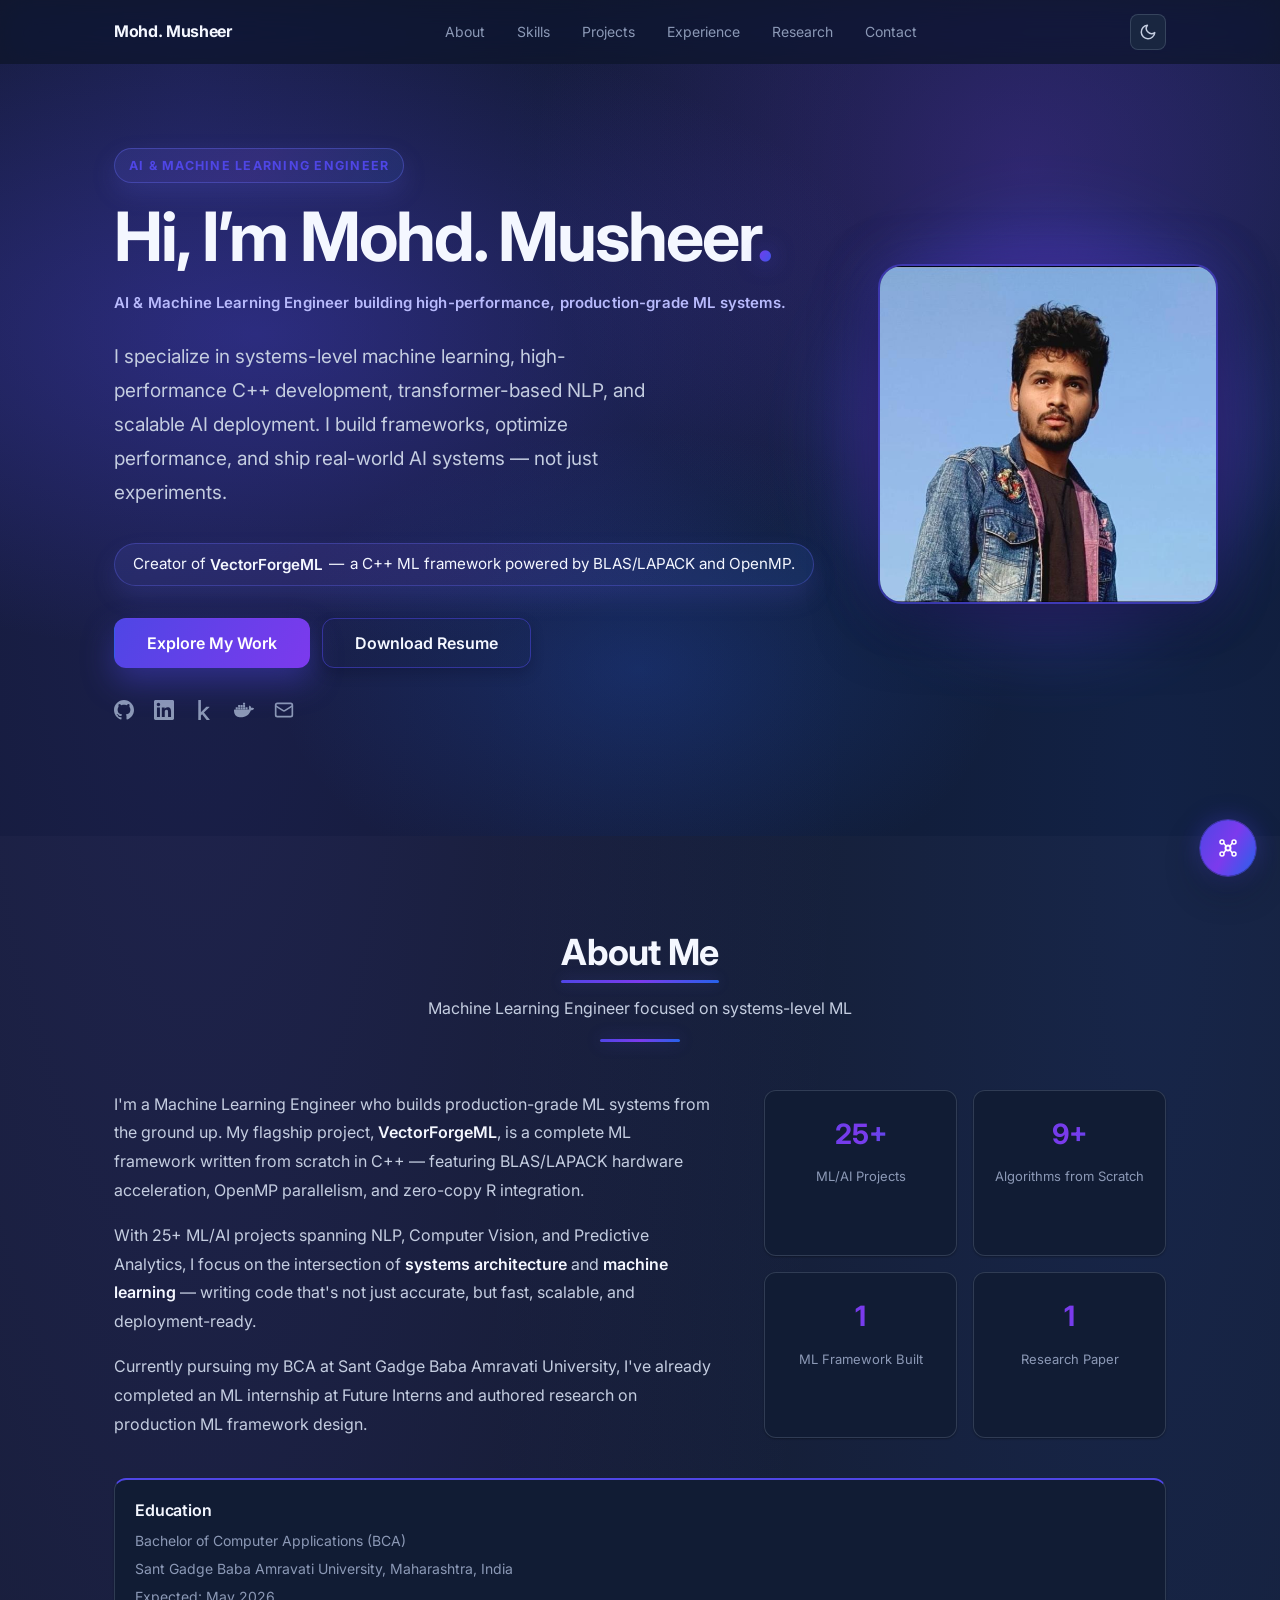
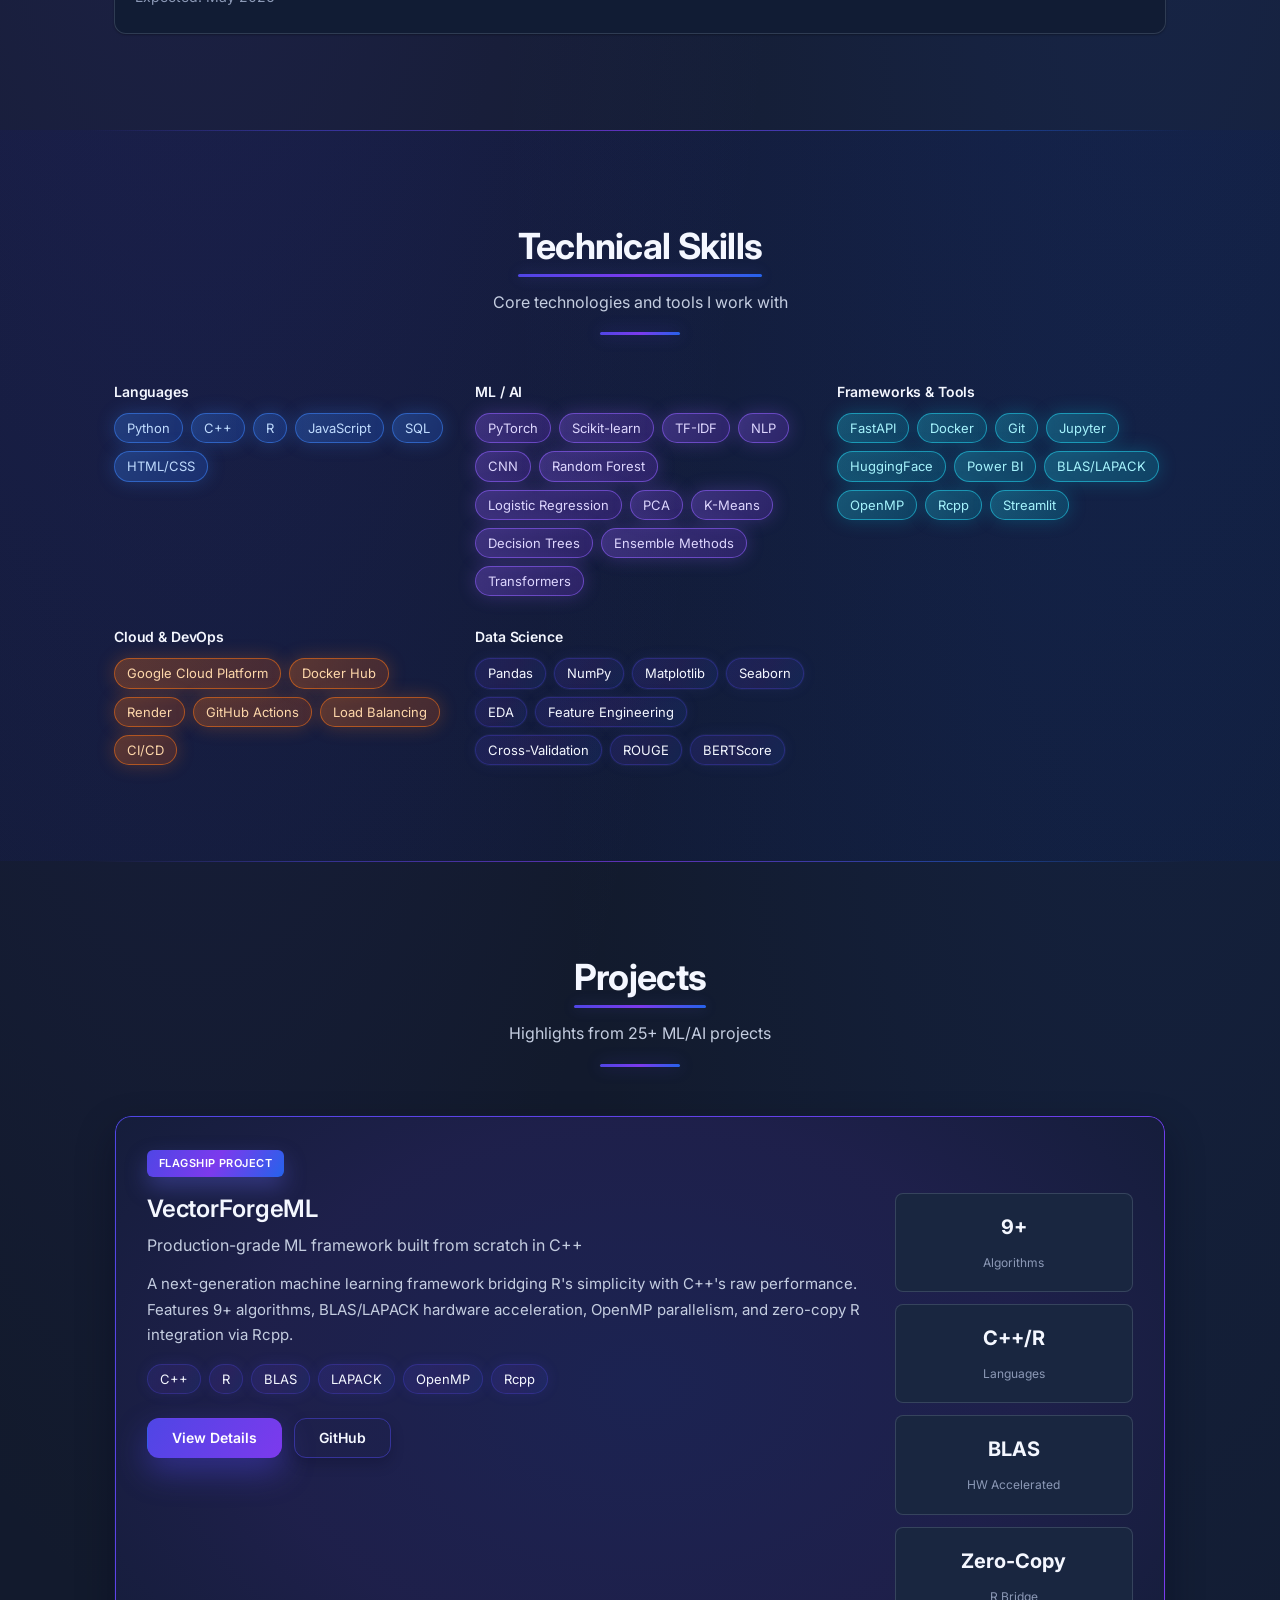
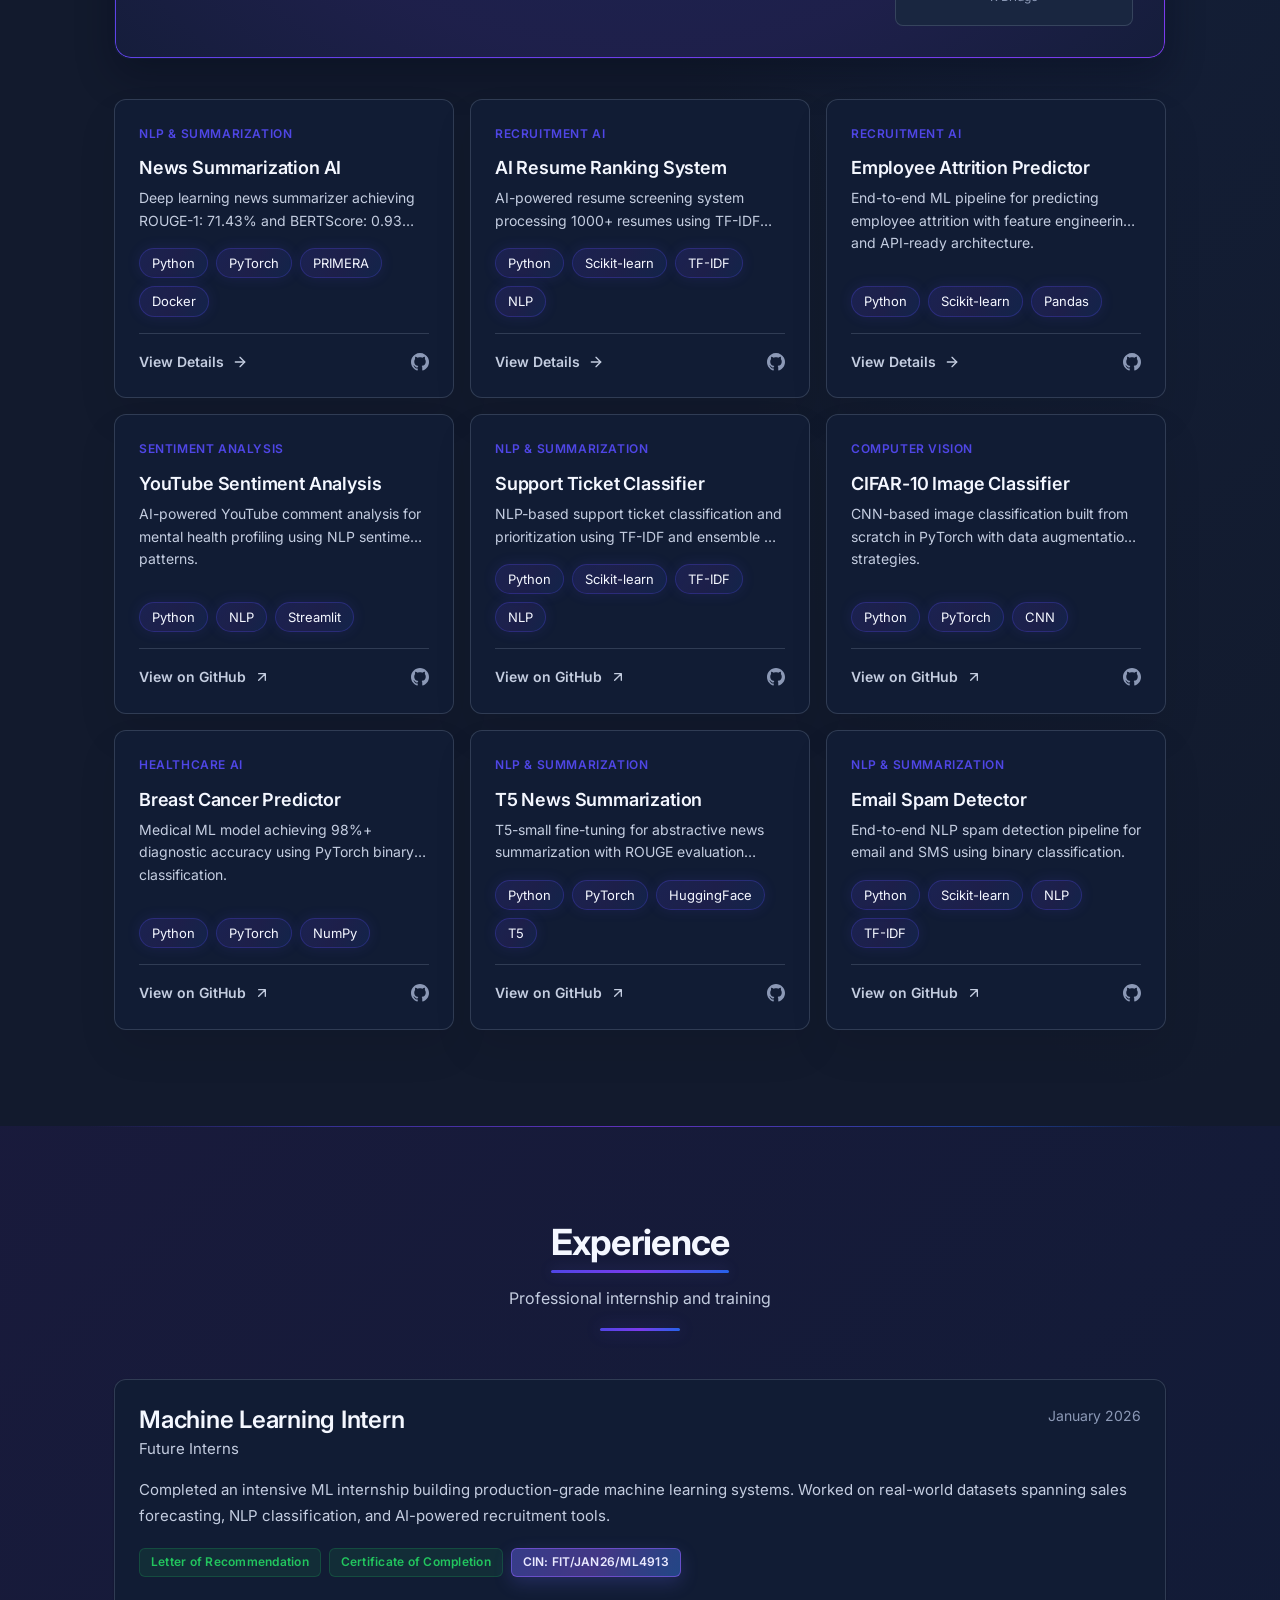
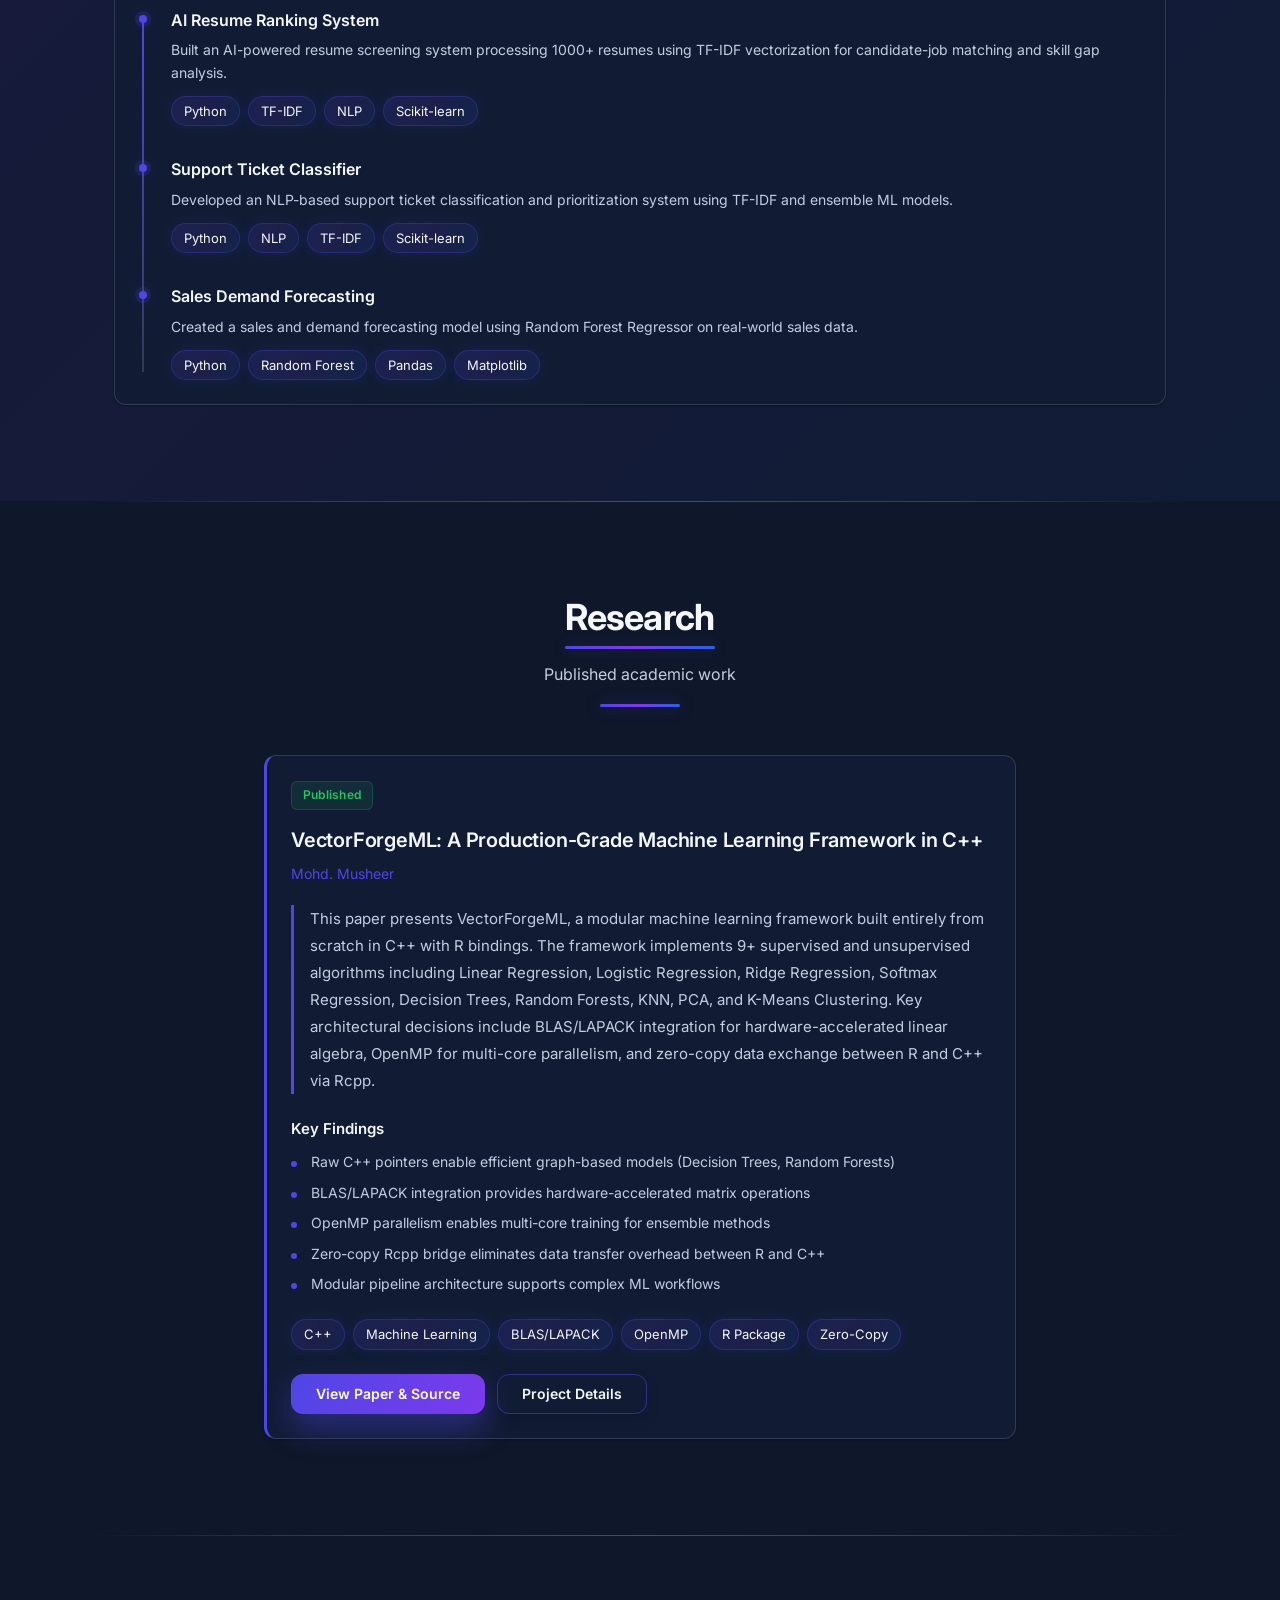
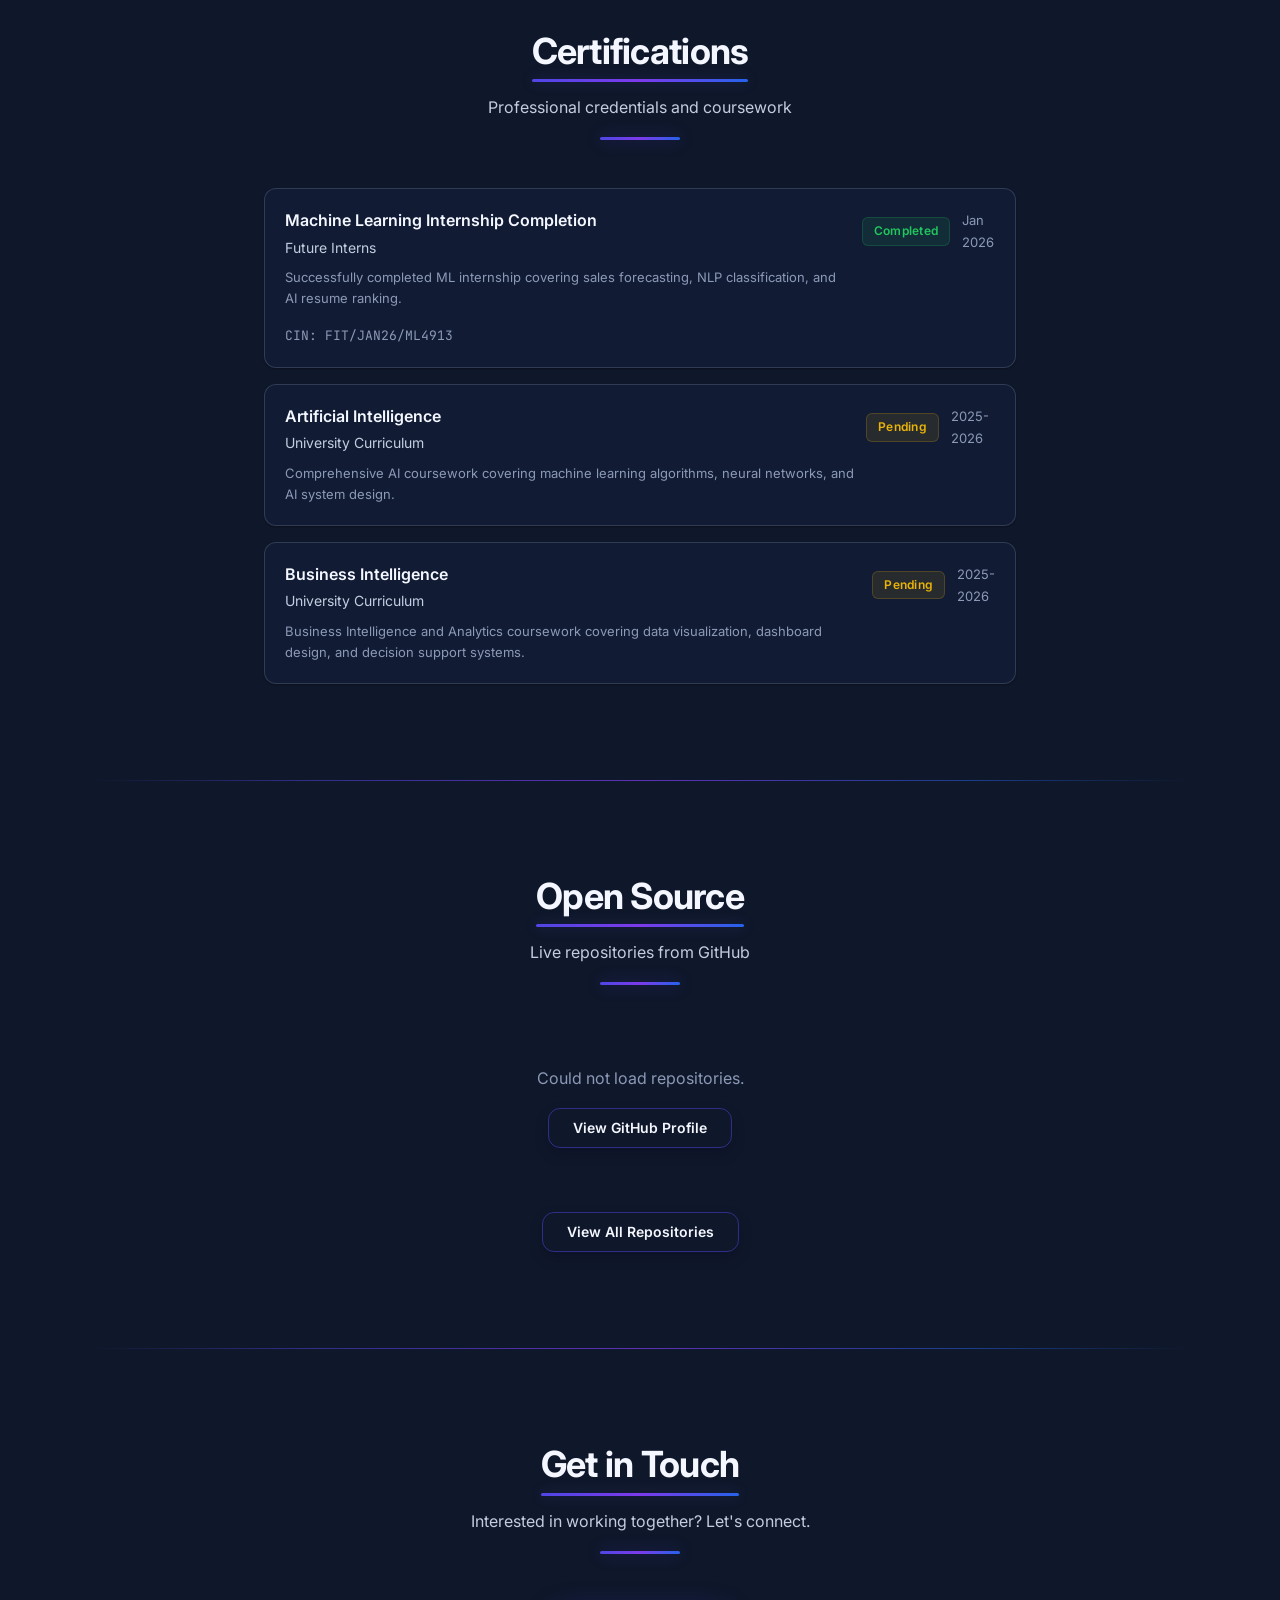
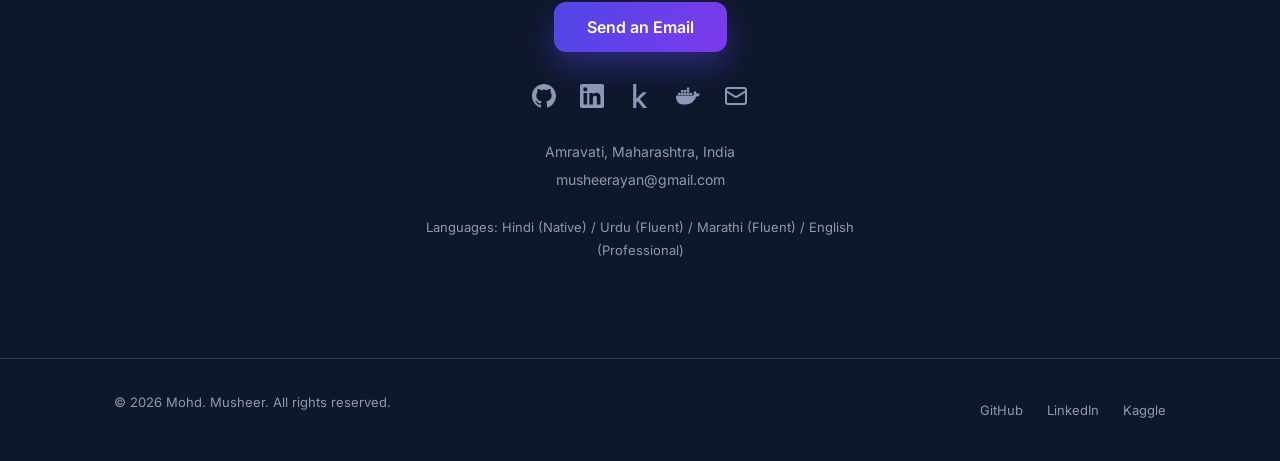
==== index.html @ 2528f2ee "readme" ====
<!DOCTYPE html>
<html lang="en">
<head>
  <meta charset="UTF-8">
  <meta name="viewport" content="width=device-width, initial-scale=1.0">

  <!-- Primary Meta Tags -->
  <title>Mohd. Musheer — AI / Machine Learning Engineer | VectorForgeML Creator</title>
  <meta name="title" content="Mohd. Musheer — AI / Machine Learning Engineer | VectorForgeML Creator">
  <meta name="description" content="Mohd. Musheer is an AI and Machine Learning Engineer building production-grade ML systems from scratch. Creator of VectorForgeML, a C++ ML framework with BLAS/LAPACK acceleration and OpenMP parallelism. 25+ projects in NLP, Computer Vision, and Predictive Analytics. Portfolio at musheer.me.">
  <meta name="keywords" content="Mohd Musheer, Mohd. Musheer, mohd musheer, musheer, musheer AI, musheer ML, musheer machine learning, Musheer AI Engineer, Musheer ML Engineer, Mohd Musheer portfolio, Mohd Musheer AI, Mohd Musheer machine learning, AI Engineer, Machine Learning Engineer, ML Engineer India, C++ ML Framework, VectorForgeML, NLP Engineer, PyTorch Developer, Deep Learning Engineer, Computer Vision, Python ML, FastAPI, Docker, AI Systems Architect, Scikit-learn, Transformers, HuggingFace, Data Science, Neural Networks, Production ML, BLAS LAPACK, OpenMP, R Package Developer, musheer.me, mohdmusheer, Amravati AI Engineer, Maharashtra ML Engineer, Indian AI Engineer">
  <meta name="author" content="Mohd. Musheer">
  <meta name="robots" content="index, follow, max-snippet:-1, max-image-preview:large, max-video-preview:-1">
  <link rel="canonical" href="https://musheer.me/">
  <meta name="google-site-verification" content="">
  <meta name="theme-color" content="#4F46E5">

  <!-- Open Graph -->
  <meta property="og:type" content="website">
  <meta property="og:url" content="https://musheer.me/">
  <meta property="og:title" content="Mohd. Musheer — AI / Machine Learning Engineer | VectorForgeML Creator">
  <meta property="og:description" content="AI / Machine Learning Engineer building production-grade ML systems. Creator of VectorForgeML (C++ ML framework). 25+ projects spanning NLP, Computer Vision, and Predictive Analytics.">
  <meta property="og:image" content="https://musheer.me/assets/images/profilePhoto.png">
  <meta property="og:image:width" content="400">
  <meta property="og:image:height" content="400">
  <meta property="og:image:alt" content="Mohd. Musheer — AI and Machine Learning Engineer">
  <meta property="og:locale" content="en_US">
  <meta property="og:site_name" content="Mohd. Musheer — AI/ML Engineer Portfolio">

  <!-- Twitter -->
  <meta name="twitter:card" content="summary_large_image">
  <meta name="twitter:url" content="https://musheer.me/">
  <meta name="twitter:title" content="Mohd. Musheer — AI / Machine Learning Engineer | VectorForgeML Creator">
  <meta name="twitter:description" content="AI/ML Engineer building production-grade ML systems. Creator of VectorForgeML (C++ ML framework). 25+ NLP, CV, and Analytics projects.">
  <meta name="twitter:image" content="https://musheer.me/assets/images/profilePhoto.png">
  <meta name="twitter:image:alt" content="Mohd. Musheer — AI and Machine Learning Engineer">

  <!-- Favicon -->
  <link rel="icon" type="image/svg+xml" href="./assets/icons/favicon.svg">

  <!-- Google Fonts -->
  <link rel="preconnect" href="https://fonts.googleapis.com">
  <link rel="preconnect" href="https://fonts.gstatic.com" crossorigin>
  <link href="https://fonts.googleapis.com/css2?family=Inter:wght@400;500;600;700&family=JetBrains+Mono:wght@400&display=swap" rel="stylesheet">

  <!-- Stylesheet -->
  <link rel="stylesheet" href="./style.css">

  <!-- Structured Data -->
  <script type="application/ld+json">
  {
    "@context": "https://schema.org",
    "@type": "Person",
    "name": "Mohd. Musheer",
    "alternateName": ["Mohd Musheer", "Mohammed Musheer", "Musheer"],
    "url": "https://musheer.me",
    "jobTitle": "AI / Machine Learning Engineer",
    "description": "AI and Machine Learning Engineer building production-grade ML systems from scratch. Creator of VectorForgeML, a C++ ML framework with BLAS/LAPACK hardware acceleration and OpenMP parallelism. 25+ projects spanning NLP, Computer Vision, and Predictive Analytics.",
    "image": "https://musheer.me/assets/images/profilePhoto.png",
    "email": "musheerayan@gmail.com",
    "nationality": {
      "@type": "Country",
      "name": "India"
    },
    "address": {
      "@type": "PostalAddress",
      "addressLocality": "Amravati",
      "addressRegion": "Maharashtra",
      "addressCountry": "India"
    },
    "sameAs": [
      "https://github.com/mohd-musheer",
      "https://www.linkedin.com/in/mohdmusheer",
      "https://www.kaggle.com/almusheer",
      "https://hub.docker.com/u/mohdmusheer"
    ],
    "knowsAbout": [
      "Machine Learning", "Artificial Intelligence", "C++", "Python", "R", "JavaScript", "SQL",
      "Natural Language Processing", "Computer Vision", "Deep Learning", "Neural Networks",
      "PyTorch", "Scikit-learn", "TensorFlow", "Transformers", "HuggingFace",
      "FastAPI", "Docker", "Git", "Jupyter", "Streamlit", "Power BI",
      "BLAS/LAPACK", "OpenMP", "Rcpp",
      "Google Cloud Platform", "GitHub Actions", "CI/CD",
      "Pandas", "NumPy", "Matplotlib", "Seaborn",
      "Feature Engineering", "Data Science", "Predictive Analytics",
      "Production ML Systems", "ML Framework Design"
    ],
    "hasOccupation": {
      "@type": "Occupation",
      "name": "Machine Learning Engineer",
      "occupationalCategory": "15-2051.00",
      "skills": "Machine Learning, Artificial Intelligence, C++, Python, PyTorch, NLP, Computer Vision, Deep Learning"
    },
    "alumniOf": {
      "@type": "CollegeOrUniversity",
      "name": "Sant Gadge Baba Amravati University",
      "address": {
        "@type": "PostalAddress",
        "addressLocality": "Amravati",
        "addressRegion": "Maharashtra",
        "addressCountry": "India"
      }
    },
    "mainEntityOfPage": {
      "@type": "WebPage",
      "@id": "https://musheer.me/"
    }
  }
  </script>

  <!-- Website Structured Data -->
  <script type="application/ld+json">
  {
    "@context": "https://schema.org",
    "@type": "WebSite",
    "name": "Mohd. Musheer — AI/ML Engineer Portfolio",
    "alternateName": ["Musheer Portfolio", "Mohd Musheer Portfolio"],
    "url": "https://musheer.me",
    "description": "Portfolio of Mohd. Musheer, AI and Machine Learning Engineer. Creator of VectorForgeML. 25+ ML/AI projects in NLP, Computer Vision, and Predictive Analytics.",
    "author": {
      "@type": "Person",
      "name": "Mohd. Musheer"
    }
  }
  </script>
</head>
<body>

  <!-- ======== NAVIGATION ======== -->
  <nav class="nav" id="nav">
    <div class="container nav-inner">
      <a href="/" class="nav-logo">Mohd. Musheer</a>
      <div class="nav-links" id="nav-links">
        <a href="#about" class="nav-link">About</a>
        <a href="#skills" class="nav-link">Skills</a>
        <a href="#projects" class="nav-link">Projects</a>
        <a href="#experience" class="nav-link">Experience</a>
        <a href="#research" class="nav-link">Research</a>
        <a href="#contact" class="nav-link">Contact</a>
      </div>
      <div class="nav-right">
        <button class="theme-toggle" id="theme-toggle" aria-label="Toggle theme">
          <svg class="theme-icon-moon" xmlns="http://www.w3.org/2000/svg" width="18" height="18" viewBox="0 0 24 24" fill="none" stroke="currentColor" stroke-width="2" stroke-linecap="round" stroke-linejoin="round"><path d="M21 12.79A9 9 0 1 1 11.21 3 7 7 0 0 0 21 12.79z"/></svg>
          <svg class="theme-icon-sun" xmlns="http://www.w3.org/2000/svg" width="18" height="18" viewBox="0 0 24 24" fill="none" stroke="currentColor" stroke-width="2" stroke-linecap="round" stroke-linejoin="round"><circle cx="12" cy="12" r="5"/><line x1="12" y1="1" x2="12" y2="3"/><line x1="12" y1="21" x2="12" y2="23"/><line x1="4.22" y1="4.22" x2="5.64" y2="5.64"/><line x1="18.36" y1="18.36" x2="19.78" y2="19.78"/><line x1="1" y1="12" x2="3" y2="12"/><line x1="21" y1="12" x2="23" y2="12"/><line x1="4.22" y1="19.78" x2="5.64" y2="18.36"/><line x1="18.36" y1="5.64" x2="19.78" y2="4.22"/></svg>
        </button>
        <button class="hamburger" id="hamburger" aria-label="Toggle menu" aria-expanded="false">
          <span></span><span></span><span></span>
        </button>
      </div>
    </div>
    <div class="mobile-menu" id="mobile-menu">
      <a href="#about" class="mobile-link">About</a>
      <a href="#skills" class="mobile-link">Skills</a>
      <a href="#projects" class="mobile-link">Projects</a>
      <a href="#experience" class="mobile-link">Experience</a>
      <a href="#research" class="mobile-link">Research</a>
      <a href="#contact" class="mobile-link">Contact</a>
    </div>
  </nav>

  <main>

    <!-- ======== HERO ======== -->
    <section class="hero" id="hero">
      <div class="container hero-inner">
        <div class="hero-content">
          <span class="hero-label">AI &amp; Machine Learning Engineer</span>
          <h1 class="hero-headline">Hi, I&rsquo;m Mohd. Musheer<span class="accent">.</span></h1>
          <p class="hero-sub">AI &amp; Machine Learning Engineer building high-performance, production-grade ML systems.</p>
          <p class="hero-summary">I specialize in systems-level machine learning, high-performance C++ development, transformer-based NLP, and scalable AI deployment. I build frameworks, optimize performance, and ship real-world AI systems &mdash; not just experiments.</p>
          <p class="hero-framework">
            <span class="hero-framework-lead">Creator of <strong>VectorForgeML</strong></span>
            <span class="hero-framework-sep">&mdash;</span>
            <span class="hero-framework-tail">a C++ ML framework powered by BLAS/LAPACK and OpenMP.</span>
          </p>
          <div class="hero-actions">
            <a href="#projects" class="btn btn-primary btn-lg">Explore My Work</a>
            <a href="./public/Mohd_Musheer_Resume.pdf" class="btn btn-outline btn-lg" target="_blank" rel="noopener">Download Resume</a>
          </div>
          <div class="hero-socials">
            <a href="https://github.com/mohd-musheer" target="_blank" rel="noopener" aria-label="GitHub"><svg xmlns="http://www.w3.org/2000/svg" width="20" height="20" viewBox="0 0 24 24" fill="currentColor"><path d="M12 0c-6.626 0-12 5.373-12 12 0 5.302 3.438 9.8 8.207 11.387.599.111.793-.261.793-.577v-2.234c-3.338.726-4.033-1.416-4.033-1.416-.546-1.387-1.333-1.756-1.333-1.756-1.089-.745.083-.729.083-.729 1.205.084 1.839 1.237 1.839 1.237 1.07 1.834 2.807 1.304 3.492.997.107-.775.418-1.305.762-1.604-2.665-.305-5.467-1.334-5.467-5.931 0-1.311.469-2.381 1.236-3.221-.124-.303-.535-1.524.117-3.176 0 0 1.008-.322 3.301 1.23.957-.266 1.983-.399 3.003-.404 1.02.005 2.047.138 3.006.404 2.291-1.552 3.297-1.23 3.297-1.23.653 1.653.242 2.874.118 3.176.77.84 1.235 1.911 1.235 3.221 0 4.609-2.807 5.624-5.479 5.921.43.372.823 1.102.823 2.222v3.293c0 .319.192.694.801.576 4.765-1.589 8.199-6.086 8.199-11.386 0-6.627-5.373-12-12-12z"/></svg></a>
            <a href="https://www.linkedin.com/in/mohdmusheer" target="_blank" rel="noopener" aria-label="LinkedIn"><svg xmlns="http://www.w3.org/2000/svg" width="20" height="20" viewBox="0 0 24 24" fill="currentColor"><path d="M20.447 20.452h-3.554v-5.569c0-1.328-.027-3.037-1.852-3.037-1.853 0-2.136 1.445-2.136 2.939v5.667H9.351V9h3.414v1.561h.046c.477-.9 1.637-1.85 3.37-1.85 3.601 0 4.267 2.37 4.267 5.455v6.286zM5.337 7.433c-1.144 0-2.063-.926-2.063-2.065 0-1.138.92-2.063 2.063-2.063 1.14 0 2.064.925 2.064 2.063 0 1.139-.925 2.065-2.064 2.065zm1.782 13.019H3.555V9h3.564v11.452zM22.225 0H1.771C.792 0 0 .774 0 1.729v20.542C0 23.227.792 24 1.771 24h20.451C23.2 24 24 23.227 24 22.271V1.729C24 .774 23.2 0 22.222 0h.003z"/></svg></a>
            <a href="https://www.kaggle.com/almusheer" target="_blank" rel="noopener" aria-label="Kaggle"><svg xmlns="http://www.w3.org/2000/svg" width="20" height="20" viewBox="0 0 24 24" fill="currentColor"><path d="M18.825 23.859c-.022.092-.117.141-.281.141h-3.139c-.187 0-.351-.082-.492-.248l-5.178-6.589-1.448 1.374v5.111c0 .235-.117.352-.351.352H5.505c-.236 0-.354-.117-.354-.352V.353c0-.233.118-.353.354-.353h2.431c.234 0 .351.12.351.353v14.343l6.203-6.272c.165-.165.33-.246.495-.246h3.239c.144 0 .236.06.281.18.046.149.034.238-.036.27l-6.555 6.344 6.836 8.507c.095.104.117.208.075.323z"/></svg></a>
            <a href="https://hub.docker.com/u/mohdmusheer" target="_blank" rel="noopener" aria-label="Docker Hub"><svg xmlns="http://www.w3.org/2000/svg" width="20" height="20" viewBox="0 0 24 24" fill="currentColor"><path d="M13.983 11.078h2.119a.186.186 0 00.186-.185V9.006a.186.186 0 00-.186-.186h-2.119a.185.185 0 00-.185.185v1.888c0 .102.083.185.185.185m-2.954-5.43h2.118a.186.186 0 00.186-.186V3.574a.186.186 0 00-.186-.185h-2.118a.185.185 0 00-.185.185v1.888c0 .102.082.185.185.186m0 2.716h2.118a.187.187 0 00.186-.186V6.29a.186.186 0 00-.186-.185h-2.118a.185.185 0 00-.185.185v1.887c0 .102.082.185.185.186m-2.93 0h2.12a.186.186 0 00.184-.186V6.29a.185.185 0 00-.185-.185H8.1a.185.185 0 00-.185.185v1.887c0 .102.083.185.185.186m-2.964 0h2.119a.186.186 0 00.185-.186V6.29a.186.186 0 00-.185-.185H5.136a.186.186 0 00-.186.185v1.887c0 .102.084.185.186.186m5.893 2.715h2.118a.186.186 0 00.186-.185V9.006a.186.186 0 00-.186-.186h-2.118a.185.185 0 00-.185.185v1.888c0 .102.082.185.185.185m-2.93 0h2.12a.185.185 0 00.184-.185V9.006a.185.185 0 00-.184-.186h-2.12a.185.185 0 00-.184.185v1.888c0 .102.083.185.185.185m-2.964 0h2.119a.186.186 0 00.185-.185V9.006a.186.186 0 00-.185-.186H5.136a.186.186 0 00-.186.185v1.888c0 .102.084.185.186.185m-2.92 0h2.12a.185.185 0 00.184-.185V9.006a.185.185 0 00-.184-.186h-2.12a.186.186 0 00-.186.186v1.887c0 .102.084.185.186.185M23.763 9.89c-.065-.051-.672-.51-1.954-.51-.338.001-.676.03-1.01.087-.248-1.7-1.653-2.53-1.716-2.566l-.344-.199-.226.327c-.284.438-.49.922-.612 1.43-.23.97-.09 1.882.403 2.661-.595.332-1.55.413-1.744.42H.751a.751.751 0 00-.75.748 11.376 11.376 0 00.692 4.062c.545 1.428 1.355 2.48 2.41 3.124 1.18.723 3.1 1.137 5.275 1.137.983.003 1.963-.086 2.93-.266a12.248 12.248 0 003.823-1.389c.98-.567 1.86-1.288 2.61-2.136 1.252-1.418 1.998-2.997 2.553-4.4h.221c1.372 0 2.215-.549 2.68-1.009.309-.293.55-.65.707-1.046l.098-.288Z"/></svg></a>
            <a href="mailto:musheerayan@gmail.com" aria-label="Email"><svg xmlns="http://www.w3.org/2000/svg" width="20" height="20" viewBox="0 0 24 24" fill="none" stroke="currentColor" stroke-width="2" stroke-linecap="round" stroke-linejoin="round"><rect x="2" y="4" width="20" height="16" rx="2"/><path d="m22 7-8.97 5.7a1.94 1.94 0 0 1-2.06 0L2 7"/></svg></a>
          </div>
        </div>
        <div class="hero-photo-wrapper">
          <div class="hero-photo-glow"></div>
          <div class="hero-photo">
            <img src="./assets/images/profilePhoto.png" alt="Mohd. Musheer — AI/ML Engineer" width="400" height="400" loading="eager">
          </div>
        </div>
      </div>
    </section>

    <!-- ======== ABOUT ======== -->
    <section class="section about" id="about">
      <div class="container">
        <div class="section-header">
          <h2>About Me</h2>
          <p>Machine Learning Engineer focused on systems-level ML</p>
          <div class="section-rule"></div>
        </div>
        <div class="about-content reveal">
          <div class="about-text">
            <p>I'm a Machine Learning Engineer who builds production-grade ML systems from the ground up. My flagship project, <strong>VectorForgeML</strong>, is a complete ML framework written from scratch in C++ — featuring BLAS/LAPACK hardware acceleration, OpenMP parallelism, and zero-copy R integration.</p>
            <p>With 25+ ML/AI projects spanning NLP, Computer Vision, and Predictive Analytics, I focus on the intersection of <strong>systems architecture</strong> and <strong>machine learning</strong> — writing code that's not just accurate, but fast, scalable, and deployment-ready.</p>
            <p>Currently pursuing my BCA at Sant Gadge Baba Amravati University, I've already completed an ML internship at Future Interns and authored research on production ML framework design.</p>
          </div>
          <div class="about-stats">
            <div class="stat-card reveal-child">
              <span class="stat-value">25+</span>
              <span class="stat-label">ML/AI Projects</span>
            </div>
            <div class="stat-card reveal-child">
              <span class="stat-value">9+</span>
              <span class="stat-label">Algorithms from Scratch</span>
            </div>
            <div class="stat-card reveal-child">
              <span class="stat-value">1</span>
              <span class="stat-label">ML Framework Built</span>
            </div>
            <div class="stat-card reveal-child">
              <span class="stat-value">1</span>
              <span class="stat-label">Research Paper</span>
            </div>
          </div>
        </div>
        <div class="about-education reveal">
          <h3>Education</h3>
          <p>Bachelor of Computer Applications (BCA)</p>
          <p>Sant Gadge Baba Amravati University, Maharashtra, India</p>
          <p>Expected: May 2026</p>
        </div>
      </div>
    </section>

    <!-- ======== SKILLS ======== -->
    <section class="section skills" id="skills">
      <div class="container">
        <div class="section-header">
          <h2>Technical Skills</h2>
          <p>Core technologies and tools I work with</p>
          <div class="section-rule"></div>
        </div>
        <div class="skills-grid reveal">
          <div class="reveal-child skill-group skill-group-languages">
            <h3 class="skill-group-title">Languages</h3>
            <div class="skill-tags">
              <span class="tag">Python</span>
              <span class="tag">C++</span>
              <span class="tag">R</span>
              <span class="tag">JavaScript</span>
              <span class="tag">SQL</span>
              <span class="tag">HTML/CSS</span>
            </div>
          </div>
          <div class="reveal-child skill-group skill-group-ml">
            <h3 class="skill-group-title">ML / AI</h3>
            <div class="skill-tags">
              <span class="tag">PyTorch</span>
              <span class="tag">Scikit-learn</span>
              <span class="tag">TF-IDF</span>
              <span class="tag">NLP</span>
              <span class="tag">CNN</span>
              <span class="tag">Random Forest</span>
              <span class="tag">Logistic Regression</span>
              <span class="tag">PCA</span>
              <span class="tag">K-Means</span>
              <span class="tag">Decision Trees</span>
              <span class="tag">Ensemble Methods</span>
              <span class="tag">Transformers</span>
            </div>
          </div>
          <div class="reveal-child skill-group skill-group-frameworks">
            <h3 class="skill-group-title">Frameworks & Tools</h3>
            <div class="skill-tags">
              <span class="tag">FastAPI</span>
              <span class="tag">Docker</span>
              <span class="tag">Git</span>
              <span class="tag">Jupyter</span>
              <span class="tag">HuggingFace</span>
              <span class="tag">Power BI</span>
              <span class="tag">BLAS/LAPACK</span>
              <span class="tag">OpenMP</span>
              <span class="tag">Rcpp</span>
              <span class="tag">Streamlit</span>
            </div>
          </div>
          <div class="reveal-child skill-group skill-group-devops">
            <h3 class="skill-group-title">Cloud & DevOps</h3>
            <div class="skill-tags">
              <span class="tag">Google Cloud Platform</span>
              <span class="tag">Docker Hub</span>
              <span class="tag">Render</span>
              <span class="tag">GitHub Actions</span>
              <span class="tag">Load Balancing</span>
              <span class="tag">CI/CD</span>
            </div>
          </div>
          <div class="reveal-child skill-group">
            <h3 class="skill-group-title">Data Science</h3>
            <div class="skill-tags">
              <span class="tag">Pandas</span>
              <span class="tag">NumPy</span>
              <span class="tag">Matplotlib</span>
              <span class="tag">Seaborn</span>
              <span class="tag">EDA</span>
              <span class="tag">Feature Engineering</span>
              <span class="tag">Cross-Validation</span>
              <span class="tag">ROUGE</span>
              <span class="tag">BERTScore</span>
            </div>
          </div>
        </div>
      </div>
    </section>

    <!-- ======== PROJECTS ======== -->
    <section class="section projects" id="projects">
      <div class="container">
        <div class="section-header">
          <h2>Projects</h2>
          <p>Highlights from 25+ ML/AI projects</p>
          <div class="section-rule"></div>
        </div>

        <!-- Featured: VectorForgeML -->
        <div class="project-featured reveal">
          <div class="project-featured-badge">
            <span class="badge badge-flagship">Flagship Project</span>
          </div>
          <div class="project-featured-inner">
            <div class="project-featured-info">
              <h3>VectorForgeML</h3>
              <p class="project-tagline">Production-grade ML framework built from scratch in C++</p>
              <p class="project-desc">A next-generation machine learning framework bridging R's simplicity with C++'s raw performance. Features 9+ algorithms, BLAS/LAPACK hardware acceleration, OpenMP parallelism, and zero-copy R integration via Rcpp.</p>
              <div class="project-tags">
                <span class="tag">C++</span>
                <span class="tag">R</span>
                <span class="tag">BLAS</span>
                <span class="tag">LAPACK</span>
                <span class="tag">OpenMP</span>
                <span class="tag">Rcpp</span>
              </div>
              <div class="project-actions">
                <a href="./projects/vectorforgeml.html" class="btn btn-primary">View Details</a>
                <a href="https://github.com/mohd-musheer/VectorForgeML" class="btn btn-outline" target="_blank" rel="noopener">GitHub</a>
              </div>
            </div>
            <div class="project-featured-metrics">
              <div class="metric">
                <span class="metric-val">9+</span>
                <span class="metric-label">Algorithms</span>
              </div>
              <div class="metric">
                <span class="metric-val">C++/R</span>
                <span class="metric-label">Languages</span>
              </div>
              <div class="metric">
                <span class="metric-val">BLAS</span>
                <span class="metric-label">HW Accelerated</span>
              </div>
              <div class="metric">
                <span class="metric-val">Zero-Copy</span>
                <span class="metric-label">R Bridge</span>
              </div>
            </div>
          </div>
        </div>

        <!-- Project Grid -->
        <div class="project-grid reveal">

          <!-- News Summarization AI -->
          <article class="card project-card reveal-child">
            <span class="card-category">NLP & Summarization</span>
            <h3 class="card-title">News Summarization AI</h3>
            <p class="card-desc">Deep learning news summarizer achieving ROUGE-1: 71.43% and BERTScore: 0.93 using PRIMERA &amp; LED architecture.</p>
            <div class="card-tags">
              <span class="tag">Python</span>
              <span class="tag">PyTorch</span>
              <span class="tag">PRIMERA</span>
              <span class="tag">Docker</span>
            </div>
            <div class="card-footer">
              <a href="./projects/indian-news-summarizer.html" class="card-link">View Details <svg xmlns="http://www.w3.org/2000/svg" width="16" height="16" viewBox="0 0 24 24" fill="none" stroke="currentColor" stroke-width="2" stroke-linecap="round" stroke-linejoin="round"><path d="M5 12h14"/><path d="m12 5 7 7-7 7"/></svg></a>
              <a href="https://github.com/mohd-musheer/News-Summarization-AI" target="_blank" rel="noopener" class="card-icon" aria-label="GitHub"><svg xmlns="http://www.w3.org/2000/svg" width="18" height="18" viewBox="0 0 24 24" fill="currentColor"><path d="M12 0c-6.626 0-12 5.373-12 12 0 5.302 3.438 9.8 8.207 11.387.599.111.793-.261.793-.577v-2.234c-3.338.726-4.033-1.416-4.033-1.416-.546-1.387-1.333-1.756-1.333-1.756-1.089-.745.083-.729.083-.729 1.205.084 1.839 1.237 1.839 1.237 1.07 1.834 2.807 1.304 3.492.997.107-.775.418-1.305.762-1.604-2.665-.305-5.467-1.334-5.467-5.931 0-1.311.469-2.381 1.236-3.221-.124-.303-.535-1.524.117-3.176 0 0 1.008-.322 3.301 1.23.957-.266 1.983-.399 3.003-.404 1.02.005 2.047.138 3.006.404 2.291-1.552 3.297-1.23 3.297-1.23.653 1.653.242 2.874.118 3.176.77.84 1.235 1.911 1.235 3.221 0 4.609-2.807 5.624-5.479 5.921.43.372.823 1.102.823 2.222v3.293c0 .319.192.694.801.576 4.765-1.589 8.199-6.086 8.199-11.386 0-6.627-5.373-12-12-12z"/></svg></a>
            </div>
          </article>

          <!-- AI Resume Ranking System -->
          <article class="card project-card reveal-child">
            <span class="card-category">Recruitment AI</span>
            <h3 class="card-title">AI Resume Ranking System</h3>
            <p class="card-desc">AI-powered resume screening system processing 1000+ resumes using TF-IDF vectorization for candidate-job matching.</p>
            <div class="card-tags">
              <span class="tag">Python</span>
              <span class="tag">Scikit-learn</span>
              <span class="tag">TF-IDF</span>
              <span class="tag">NLP</span>
            </div>
            <div class="card-footer">
              <a href="./projects/resume-ranker.html" class="card-link">View Details <svg xmlns="http://www.w3.org/2000/svg" width="16" height="16" viewBox="0 0 24 24" fill="none" stroke="currentColor" stroke-width="2" stroke-linecap="round" stroke-linejoin="round"><path d="M5 12h14"/><path d="m12 5 7 7-7 7"/></svg></a>
              <a href="https://github.com/mohd-musheer/AI-Resume-Rranking-System" target="_blank" rel="noopener" class="card-icon" aria-label="GitHub"><svg xmlns="http://www.w3.org/2000/svg" width="18" height="18" viewBox="0 0 24 24" fill="currentColor"><path d="M12 0c-6.626 0-12 5.373-12 12 0 5.302 3.438 9.8 8.207 11.387.599.111.793-.261.793-.577v-2.234c-3.338.726-4.033-1.416-4.033-1.416-.546-1.387-1.333-1.756-1.333-1.756-1.089-.745.083-.729.083-.729 1.205.084 1.839 1.237 1.839 1.237 1.07 1.834 2.807 1.304 3.492.997.107-.775.418-1.305.762-1.604-2.665-.305-5.467-1.334-5.467-5.931 0-1.311.469-2.381 1.236-3.221-.124-.303-.535-1.524.117-3.176 0 0 1.008-.322 3.301 1.23.957-.266 1.983-.399 3.003-.404 1.02.005 2.047.138 3.006.404 2.291-1.552 3.297-1.23 3.297-1.23.653 1.653.242 2.874.118 3.176.77.84 1.235 1.911 1.235 3.221 0 4.609-2.807 5.624-5.479 5.921.43.372.823 1.102.823 2.222v3.293c0 .319.192.694.801.576 4.765-1.589 8.199-6.086 8.199-11.386 0-6.627-5.373-12-12-12z"/></svg></a>
            </div>
          </article>

          <!-- Employee Attrition Model -->
          <article class="card project-card reveal-child">
            <span class="card-category">Recruitment AI</span>
            <h3 class="card-title">Employee Attrition Predictor</h3>
            <p class="card-desc">End-to-end ML pipeline for predicting employee attrition with feature engineering and API-ready architecture.</p>
            <div class="card-tags">
              <span class="tag">Python</span>
              <span class="tag">Scikit-learn</span>
              <span class="tag">Pandas</span>
            </div>
            <div class="card-footer">
              <a href="./projects/attrition-predictor.html" class="card-link">View Details <svg xmlns="http://www.w3.org/2000/svg" width="16" height="16" viewBox="0 0 24 24" fill="none" stroke="currentColor" stroke-width="2" stroke-linecap="round" stroke-linejoin="round"><path d="M5 12h14"/><path d="m12 5 7 7-7 7"/></svg></a>
              <a href="https://github.com/mohd-musheer/Employee-Attrition-Model" target="_blank" rel="noopener" class="card-icon" aria-label="GitHub"><svg xmlns="http://www.w3.org/2000/svg" width="18" height="18" viewBox="0 0 24 24" fill="currentColor"><path d="M12 0c-6.626 0-12 5.373-12 12 0 5.302 3.438 9.8 8.207 11.387.599.111.793-.261.793-.577v-2.234c-3.338.726-4.033-1.416-4.033-1.416-.546-1.387-1.333-1.756-1.333-1.756-1.089-.745.083-.729.083-.729 1.205.084 1.839 1.237 1.839 1.237 1.07 1.834 2.807 1.304 3.492.997.107-.775.418-1.305.762-1.604-2.665-.305-5.467-1.334-5.467-5.931 0-1.311.469-2.381 1.236-3.221-.124-.303-.535-1.524.117-3.176 0 0 1.008-.322 3.301 1.23.957-.266 1.983-.399 3.003-.404 1.02.005 2.047.138 3.006.404 2.291-1.552 3.297-1.23 3.297-1.23.653 1.653.242 2.874.118 3.176.77.84 1.235 1.911 1.235 3.221 0 4.609-2.807 5.624-5.479 5.921.43.372.823 1.102.823 2.222v3.293c0 .319.192.694.801.576 4.765-1.589 8.199-6.086 8.199-11.386 0-6.627-5.373-12-12-12z"/></svg></a>
            </div>
          </article>

          <!-- YouTube Sentiment -->
          <article class="card project-card reveal-child">
            <span class="card-category">Sentiment Analysis</span>
            <h3 class="card-title">YouTube Sentiment Analysis</h3>
            <p class="card-desc">AI-powered YouTube comment analysis for mental health profiling using NLP sentiment patterns.</p>
            <div class="card-tags">
              <span class="tag">Python</span>
              <span class="tag">NLP</span>
              <span class="tag">Streamlit</span>
            </div>
            <div class="card-footer">
              <a href="https://github.com/mohd-musheer/YouTube-Comments-Sentiment-Analysis" target="_blank" rel="noopener" class="card-link">View on GitHub <svg xmlns="http://www.w3.org/2000/svg" width="16" height="16" viewBox="0 0 24 24" fill="none" stroke="currentColor" stroke-width="2" stroke-linecap="round" stroke-linejoin="round"><path d="M7 17l9.2-9.2M17 17V7H7"/></svg></a>
              <a href="https://github.com/mohd-musheer/YouTube-Comments-Sentiment-Analysis" target="_blank" rel="noopener" class="card-icon" aria-label="GitHub"><svg xmlns="http://www.w3.org/2000/svg" width="18" height="18" viewBox="0 0 24 24" fill="currentColor"><path d="M12 0c-6.626 0-12 5.373-12 12 0 5.302 3.438 9.8 8.207 11.387.599.111.793-.261.793-.577v-2.234c-3.338.726-4.033-1.416-4.033-1.416-.546-1.387-1.333-1.756-1.333-1.756-1.089-.745.083-.729.083-.729 1.205.084 1.839 1.237 1.839 1.237 1.07 1.834 2.807 1.304 3.492.997.107-.775.418-1.305.762-1.604-2.665-.305-5.467-1.334-5.467-5.931 0-1.311.469-2.381 1.236-3.221-.124-.303-.535-1.524.117-3.176 0 0 1.008-.322 3.301 1.23.957-.266 1.983-.399 3.003-.404 1.02.005 2.047.138 3.006.404 2.291-1.552 3.297-1.23 3.297-1.23.653 1.653.242 2.874.118 3.176.77.84 1.235 1.911 1.235 3.221 0 4.609-2.807 5.624-5.479 5.921.43.372.823 1.102.823 2.222v3.293c0 .319.192.694.801.576 4.765-1.589 8.199-6.086 8.199-11.386 0-6.627-5.373-12-12-12z"/></svg></a>
            </div>
          </article>

          <!-- Support Ticket Classifier -->
          <article class="card project-card reveal-child">
            <span class="card-category">NLP & Summarization</span>
            <h3 class="card-title">Support Ticket Classifier</h3>
            <p class="card-desc">NLP-based support ticket classification and prioritization using TF-IDF and ensemble ML models.</p>
            <div class="card-tags">
              <span class="tag">Python</span>
              <span class="tag">Scikit-learn</span>
              <span class="tag">TF-IDF</span>
              <span class="tag">NLP</span>
            </div>
            <div class="card-footer">
              <a href="https://github.com/mohd-musheer/Support-Ticket-Classifier" target="_blank" rel="noopener" class="card-link">View on GitHub <svg xmlns="http://www.w3.org/2000/svg" width="16" height="16" viewBox="0 0 24 24" fill="none" stroke="currentColor" stroke-width="2" stroke-linecap="round" stroke-linejoin="round"><path d="M7 17l9.2-9.2M17 17V7H7"/></svg></a>
              <a href="https://github.com/mohd-musheer/Support-Ticket-Classifier" target="_blank" rel="noopener" class="card-icon" aria-label="GitHub"><svg xmlns="http://www.w3.org/2000/svg" width="18" height="18" viewBox="0 0 24 24" fill="currentColor"><path d="M12 0c-6.626 0-12 5.373-12 12 0 5.302 3.438 9.8 8.207 11.387.599.111.793-.261.793-.577v-2.234c-3.338.726-4.033-1.416-4.033-1.416-.546-1.387-1.333-1.756-1.333-1.756-1.089-.745.083-.729.083-.729 1.205.084 1.839 1.237 1.839 1.237 1.07 1.834 2.807 1.304 3.492.997.107-.775.418-1.305.762-1.604-2.665-.305-5.467-1.334-5.467-5.931 0-1.311.469-2.381 1.236-3.221-.124-.303-.535-1.524.117-3.176 0 0 1.008-.322 3.301 1.23.957-.266 1.983-.399 3.003-.404 1.02.005 2.047.138 3.006.404 2.291-1.552 3.297-1.23 3.297-1.23.653 1.653.242 2.874.118 3.176.77.84 1.235 1.911 1.235 3.221 0 4.609-2.807 5.624-5.479 5.921.43.372.823 1.102.823 2.222v3.293c0 .319.192.694.801.576 4.765-1.589 8.199-6.086 8.199-11.386 0-6.627-5.373-12-12-12z"/></svg></a>
            </div>
          </article>

          <!-- CIFAR-10 -->
          <article class="card project-card reveal-child">
            <span class="card-category">Computer Vision</span>
            <h3 class="card-title">CIFAR-10 Image Classifier</h3>
            <p class="card-desc">CNN-based image classification built from scratch in PyTorch with data augmentation strategies.</p>
            <div class="card-tags">
              <span class="tag">Python</span>
              <span class="tag">PyTorch</span>
              <span class="tag">CNN</span>
            </div>
            <div class="card-footer">
              <a href="https://github.com/mohd-musheer/CIFAR-10-Image-Classification-using-CNN-PyTorch" target="_blank" rel="noopener" class="card-link">View on GitHub <svg xmlns="http://www.w3.org/2000/svg" width="16" height="16" viewBox="0 0 24 24" fill="none" stroke="currentColor" stroke-width="2" stroke-linecap="round" stroke-linejoin="round"><path d="M7 17l9.2-9.2M17 17V7H7"/></svg></a>
              <a href="https://github.com/mohd-musheer/CIFAR-10-Image-Classification-using-CNN-PyTorch" target="_blank" rel="noopener" class="card-icon" aria-label="GitHub"><svg xmlns="http://www.w3.org/2000/svg" width="18" height="18" viewBox="0 0 24 24" fill="currentColor"><path d="M12 0c-6.626 0-12 5.373-12 12 0 5.302 3.438 9.8 8.207 11.387.599.111.793-.261.793-.577v-2.234c-3.338.726-4.033-1.416-4.033-1.416-.546-1.387-1.333-1.756-1.333-1.756-1.089-.745.083-.729.083-.729 1.205.084 1.839 1.237 1.839 1.237 1.07 1.834 2.807 1.304 3.492.997.107-.775.418-1.305.762-1.604-2.665-.305-5.467-1.334-5.467-5.931 0-1.311.469-2.381 1.236-3.221-.124-.303-.535-1.524.117-3.176 0 0 1.008-.322 3.301 1.23.957-.266 1.983-.399 3.003-.404 1.02.005 2.047.138 3.006.404 2.291-1.552 3.297-1.23 3.297-1.23.653 1.653.242 2.874.118 3.176.77.84 1.235 1.911 1.235 3.221 0 4.609-2.807 5.624-5.479 5.921.43.372.823 1.102.823 2.222v3.293c0 .319.192.694.801.576 4.765-1.589 8.199-6.086 8.199-11.386 0-6.627-5.373-12-12-12z"/></svg></a>
            </div>
          </article>

          <!-- Breast Cancer Predictor -->
          <article class="card project-card reveal-child">
            <span class="card-category">Healthcare AI</span>
            <h3 class="card-title">Breast Cancer Predictor</h3>
            <p class="card-desc">Medical ML model achieving 98%+ diagnostic accuracy using PyTorch binary classification.</p>
            <div class="card-tags">
              <span class="tag">Python</span>
              <span class="tag">PyTorch</span>
              <span class="tag">NumPy</span>
            </div>
            <div class="card-footer">
              <a href="https://github.com/mohd-musheer/PyTorch-Breast-Cancer-Predictor" target="_blank" rel="noopener" class="card-link">View on GitHub <svg xmlns="http://www.w3.org/2000/svg" width="16" height="16" viewBox="0 0 24 24" fill="none" stroke="currentColor" stroke-width="2" stroke-linecap="round" stroke-linejoin="round"><path d="M7 17l9.2-9.2M17 17V7H7"/></svg></a>
              <a href="https://github.com/mohd-musheer/PyTorch-Breast-Cancer-Predictor" target="_blank" rel="noopener" class="card-icon" aria-label="GitHub"><svg xmlns="http://www.w3.org/2000/svg" width="18" height="18" viewBox="0 0 24 24" fill="currentColor"><path d="M12 0c-6.626 0-12 5.373-12 12 0 5.302 3.438 9.8 8.207 11.387.599.111.793-.261.793-.577v-2.234c-3.338.726-4.033-1.416-4.033-1.416-.546-1.387-1.333-1.756-1.333-1.756-1.089-.745.083-.729.083-.729 1.205.084 1.839 1.237 1.839 1.237 1.07 1.834 2.807 1.304 3.492.997.107-.775.418-1.305.762-1.604-2.665-.305-5.467-1.334-5.467-5.931 0-1.311.469-2.381 1.236-3.221-.124-.303-.535-1.524.117-3.176 0 0 1.008-.322 3.301 1.23.957-.266 1.983-.399 3.003-.404 1.02.005 2.047.138 3.006.404 2.291-1.552 3.297-1.23 3.297-1.23.653 1.653.242 2.874.118 3.176.77.84 1.235 1.911 1.235 3.221 0 4.609-2.807 5.624-5.479 5.921.43.372.823 1.102.823 2.222v3.293c0 .319.192.694.801.576 4.765-1.589 8.199-6.086 8.199-11.386 0-6.627-5.373-12-12-12z"/></svg></a>
            </div>
          </article>

          <!-- T5 Summarization -->
          <article class="card project-card reveal-child">
            <span class="card-category">NLP & Summarization</span>
            <h3 class="card-title">T5 News Summarization</h3>
            <p class="card-desc">T5-small fine-tuning for abstractive news summarization with ROUGE evaluation metrics.</p>
            <div class="card-tags">
              <span class="tag">Python</span>
              <span class="tag">PyTorch</span>
              <span class="tag">HuggingFace</span>
              <span class="tag">T5</span>
            </div>
            <div class="card-footer">
              <a href="https://github.com/mohd-musheer/T5-News-Summarization-Finetuning" target="_blank" rel="noopener" class="card-link">View on GitHub <svg xmlns="http://www.w3.org/2000/svg" width="16" height="16" viewBox="0 0 24 24" fill="none" stroke="currentColor" stroke-width="2" stroke-linecap="round" stroke-linejoin="round"><path d="M7 17l9.2-9.2M17 17V7H7"/></svg></a>
              <a href="https://github.com/mohd-musheer/T5-News-Summarization-Finetuning" target="_blank" rel="noopener" class="card-icon" aria-label="GitHub"><svg xmlns="http://www.w3.org/2000/svg" width="18" height="18" viewBox="0 0 24 24" fill="currentColor"><path d="M12 0c-6.626 0-12 5.373-12 12 0 5.302 3.438 9.8 8.207 11.387.599.111.793-.261.793-.577v-2.234c-3.338.726-4.033-1.416-4.033-1.416-.546-1.387-1.333-1.756-1.333-1.756-1.089-.745.083-.729.083-.729 1.205.084 1.839 1.237 1.839 1.237 1.07 1.834 2.807 1.304 3.492.997.107-.775.418-1.305.762-1.604-2.665-.305-5.467-1.334-5.467-5.931 0-1.311.469-2.381 1.236-3.221-.124-.303-.535-1.524.117-3.176 0 0 1.008-.322 3.301 1.23.957-.266 1.983-.399 3.003-.404 1.02.005 2.047.138 3.006.404 2.291-1.552 3.297-1.23 3.297-1.23.653 1.653.242 2.874.118 3.176.77.84 1.235 1.911 1.235 3.221 0 4.609-2.807 5.624-5.479 5.921.43.372.823 1.102.823 2.222v3.293c0 .319.192.694.801.576 4.765-1.589 8.199-6.086 8.199-11.386 0-6.627-5.373-12-12-12z"/></svg></a>
            </div>
          </article>

          <!-- Email Spam Detector -->
          <article class="card project-card reveal-child">
            <span class="card-category">NLP & Summarization</span>
            <h3 class="card-title">Email Spam Detector</h3>
            <p class="card-desc">End-to-end NLP spam detection pipeline for email and SMS using binary classification.</p>
            <div class="card-tags">
              <span class="tag">Python</span>
              <span class="tag">Scikit-learn</span>
              <span class="tag">NLP</span>
              <span class="tag">TF-IDF</span>
            </div>
            <div class="card-footer">
              <a href="https://github.com/mohd-musheer/Email-Spam-Detector" target="_blank" rel="noopener" class="card-link">View on GitHub <svg xmlns="http://www.w3.org/2000/svg" width="16" height="16" viewBox="0 0 24 24" fill="none" stroke="currentColor" stroke-width="2" stroke-linecap="round" stroke-linejoin="round"><path d="M7 17l9.2-9.2M17 17V7H7"/></svg></a>
              <a href="https://github.com/mohd-musheer/Email-Spam-Detector" target="_blank" rel="noopener" class="card-icon" aria-label="GitHub"><svg xmlns="http://www.w3.org/2000/svg" width="18" height="18" viewBox="0 0 24 24" fill="currentColor"><path d="M12 0c-6.626 0-12 5.373-12 12 0 5.302 3.438 9.8 8.207 11.387.599.111.793-.261.793-.577v-2.234c-3.338.726-4.033-1.416-4.033-1.416-.546-1.387-1.333-1.756-1.333-1.756-1.089-.745.083-.729.083-.729 1.205.084 1.839 1.237 1.839 1.237 1.07 1.834 2.807 1.304 3.492.997.107-.775.418-1.305.762-1.604-2.665-.305-5.467-1.334-5.467-5.931 0-1.311.469-2.381 1.236-3.221-.124-.303-.535-1.524.117-3.176 0 0 1.008-.322 3.301 1.23.957-.266 1.983-.399 3.003-.404 1.02.005 2.047.138 3.006.404 2.291-1.552 3.297-1.23 3.297-1.23.653 1.653.242 2.874.118 3.176.77.84 1.235 1.911 1.235 3.221 0 4.609-2.807 5.624-5.479 5.921.43.372.823 1.102.823 2.222v3.293c0 .319.192.694.801.576 4.765-1.589 8.199-6.086 8.199-11.386 0-6.627-5.373-12-12-12z"/></svg></a>
            </div>
          </article>

        </div>
      </div>
    </section>

    <!-- ======== EXPERIENCE ======== -->
    <section class="section internship" id="experience">
      <div class="container">
        <div class="section-header">
          <h2>Experience</h2>
          <p>Professional internship and training</p>
          <div class="section-rule"></div>
        </div>
        <div class="internship-card reveal">
          <div class="internship-header">
            <div>
              <h3>Machine Learning Intern</h3>
              <p class="internship-company">Future Interns</p>
            </div>
            <span class="internship-date">January 2026</span>
          </div>
          <p class="internship-desc">Completed an intensive ML internship building production-grade machine learning systems. Worked on real-world datasets spanning sales forecasting, NLP classification, and AI-powered recruitment tools.</p>
          <div class="internship-badges">
            <span class="badge badge-success">Letter of Recommendation</span>
            <span class="badge badge-success">Certificate of Completion</span>
            <span class="badge badge-accent">CIN: FIT/JAN26/ML4913</span>
          </div>
          <div class="timeline">
            <div class="timeline-item">
              <div class="timeline-dot"></div>
              <div class="timeline-content">
                <h4>AI Resume Ranking System</h4>
                <p>Built an AI-powered resume screening system processing 1000+ resumes using TF-IDF vectorization for candidate-job matching and skill gap analysis.</p>
                <div class="card-tags">
                  <span class="tag">Python</span>
                  <span class="tag">TF-IDF</span>
                  <span class="tag">NLP</span>
                  <span class="tag">Scikit-learn</span>
                </div>
              </div>
            </div>
            <div class="timeline-item">
              <div class="timeline-dot"></div>
              <div class="timeline-content">
                <h4>Support Ticket Classifier</h4>
                <p>Developed an NLP-based support ticket classification and prioritization system using TF-IDF and ensemble ML models.</p>
                <div class="card-tags">
                  <span class="tag">Python</span>
                  <span class="tag">NLP</span>
                  <span class="tag">TF-IDF</span>
                  <span class="tag">Scikit-learn</span>
                </div>
              </div>
            </div>
            <div class="timeline-item">
              <div class="timeline-dot"></div>
              <div class="timeline-content">
                <h4>Sales Demand Forecasting</h4>
                <p>Created a sales and demand forecasting model using Random Forest Regressor on real-world sales data.</p>
                <div class="card-tags">
                  <span class="tag">Python</span>
                  <span class="tag">Random Forest</span>
                  <span class="tag">Pandas</span>
                  <span class="tag">Matplotlib</span>
                </div>
              </div>
            </div>
          </div>
        </div>
      </div>
    </section>

    <!-- ======== RESEARCH ======== -->
    <section class="section research" id="research">
      <div class="container container-narrow">
        <div class="section-header">
          <h2>Research</h2>
          <p>Published academic work</p>
          <div class="section-rule"></div>
        </div>
        <article class="research-card reveal">
          <span class="badge badge-success">Published</span>
          <h3>VectorForgeML: A Production-Grade Machine Learning Framework in C++</h3>
          <p class="research-author">Mohd. Musheer</p>
          <blockquote class="research-abstract">This paper presents VectorForgeML, a modular machine learning framework built entirely from scratch in C++ with R bindings. The framework implements 9+ supervised and unsupervised algorithms including Linear Regression, Logistic Regression, Ridge Regression, Softmax Regression, Decision Trees, Random Forests, KNN, PCA, and K-Means Clustering. Key architectural decisions include BLAS/LAPACK integration for hardware-accelerated linear algebra, OpenMP for multi-core parallelism, and zero-copy data exchange between R and C++ via Rcpp.</blockquote>
          <div class="research-findings">
            <h4>Key Findings</h4>
            <ul>
              <li>Raw C++ pointers enable efficient graph-based models (Decision Trees, Random Forests)</li>
              <li>BLAS/LAPACK integration provides hardware-accelerated matrix operations</li>
              <li>OpenMP parallelism enables multi-core training for ensemble methods</li>
              <li>Zero-copy Rcpp bridge eliminates data transfer overhead between R and C++</li>
              <li>Modular pipeline architecture supports complex ML workflows</li>
            </ul>
          </div>
          <div class="research-keywords">
            <span class="tag">C++</span>
            <span class="tag">Machine Learning</span>
            <span class="tag">BLAS/LAPACK</span>
            <span class="tag">OpenMP</span>
            <span class="tag">R Package</span>
            <span class="tag">Zero-Copy</span>
          </div>
          <div class="research-actions">
            <a href="https://github.com/mohd-musheer/VectorForgeML" class="btn btn-primary" target="_blank" rel="noopener">View Paper & Source</a>
            <a href="./projects/vectorforgeml.html" class="btn btn-outline">Project Details</a>
          </div>
        </article>
      </div>
    </section>

    <!-- ======== CERTIFICATIONS ======== -->
    <section class="section certifications" id="certifications">
      <div class="container container-narrow">
        <div class="section-header">
          <h2>Certifications</h2>
          <p>Professional credentials and coursework</p>
          <div class="section-rule"></div>
        </div>
        <div class="cert-list reveal">
          <div class="cert-item reveal-child">
            <div class="cert-info">
              <h4>Machine Learning Internship Completion</h4>
              <p class="cert-issuer">Future Interns</p>
              <p class="cert-desc">Successfully completed ML internship covering sales forecasting, NLP classification, and AI resume ranking.</p>
              <span class="cert-credential">CIN: FIT/JAN26/ML4913</span>
            </div>
            <div class="cert-meta">
              <span class="badge badge-success">Completed</span>
              <span class="cert-date">Jan 2026</span>
            </div>
          </div>
          <div class="cert-item reveal-child">
            <div class="cert-info">
              <h4>Artificial Intelligence</h4>
              <p class="cert-issuer">University Curriculum</p>
              <p class="cert-desc">Comprehensive AI coursework covering machine learning algorithms, neural networks, and AI system design.</p>
            </div>
            <div class="cert-meta">
              <span class="badge badge-warning">Pending</span>
              <span class="cert-date">2025-2026</span>
            </div>
          </div>
          <div class="cert-item reveal-child">
            <div class="cert-info">
              <h4>Business Intelligence</h4>
              <p class="cert-issuer">University Curriculum</p>
              <p class="cert-desc">Business Intelligence and Analytics coursework covering data visualization, dashboard design, and decision support systems.</p>
            </div>
            <div class="cert-meta">
              <span class="badge badge-warning">Pending</span>
              <span class="cert-date">2025-2026</span>
            </div>
          </div>
        </div>
      </div>
    </section>

    <!-- ======== GITHUB ======== -->
    <section class="section github" id="github">
      <div class="container">
        <div class="section-header">
          <h2>Open Source</h2>
          <p>Live repositories from GitHub</p>
          <div class="section-rule"></div>
        </div>
        <div class="github-grid" id="github-repos">
          <div class="skeleton-card" aria-hidden="true"></div>
          <div class="skeleton-card" aria-hidden="true"></div>
          <div class="skeleton-card" aria-hidden="true"></div>
          <div class="skeleton-card" aria-hidden="true"></div>
          <div class="skeleton-card" aria-hidden="true"></div>
          <div class="skeleton-card" aria-hidden="true"></div>
          <div class="skeleton-card" aria-hidden="true"></div>
          <div class="skeleton-card" aria-hidden="true"></div>
        </div>
        <div class="github-fallback" id="github-fallback" hidden>
          <p>Could not load repositories.</p>
          <a href="https://github.com/mohd-musheer?tab=repositories" class="btn btn-outline" target="_blank" rel="noopener">View GitHub Profile</a>
        </div>
        <div class="github-cta">
          <a href="https://github.com/mohd-musheer" class="btn btn-outline" target="_blank" rel="noopener">View All Repositories</a>
        </div>
      </div>
    </section>

    <!-- ======== CONTACT ======== -->
    <section class="section contact" id="contact">
      <div class="container container-narrow text-center">
        <div class="section-header">
          <h2>Get in Touch</h2>
          <p>Interested in working together? Let's connect.</p>
          <div class="section-rule"></div>
        </div>
        <div class="contact-content reveal">
          <a href="mailto:musheerayan@gmail.com" class="btn btn-primary btn-lg">Send an Email</a>
          <div class="contact-socials">
            <a href="https://github.com/mohd-musheer" target="_blank" rel="noopener" aria-label="GitHub"><svg xmlns="http://www.w3.org/2000/svg" width="24" height="24" viewBox="0 0 24 24" fill="currentColor"><path d="M12 0c-6.626 0-12 5.373-12 12 0 5.302 3.438 9.8 8.207 11.387.599.111.793-.261.793-.577v-2.234c-3.338.726-4.033-1.416-4.033-1.416-.546-1.387-1.333-1.756-1.333-1.756-1.089-.745.083-.729.083-.729 1.205.084 1.839 1.237 1.839 1.237 1.07 1.834 2.807 1.304 3.492.997.107-.775.418-1.305.762-1.604-2.665-.305-5.467-1.334-5.467-5.931 0-1.311.469-2.381 1.236-3.221-.124-.303-.535-1.524.117-3.176 0 0 1.008-.322 3.301 1.23.957-.266 1.983-.399 3.003-.404 1.02.005 2.047.138 3.006.404 2.291-1.552 3.297-1.23 3.297-1.23.653 1.653.242 2.874.118 3.176.77.84 1.235 1.911 1.235 3.221 0 4.609-2.807 5.624-5.479 5.921.43.372.823 1.102.823 2.222v3.293c0 .319.192.694.801.576 4.765-1.589 8.199-6.086 8.199-11.386 0-6.627-5.373-12-12-12z"/></svg></a>
            <a href="https://www.linkedin.com/in/mohdmusheer" target="_blank" rel="noopener" aria-label="LinkedIn"><svg xmlns="http://www.w3.org/2000/svg" width="24" height="24" viewBox="0 0 24 24" fill="currentColor"><path d="M20.447 20.452h-3.554v-5.569c0-1.328-.027-3.037-1.852-3.037-1.853 0-2.136 1.445-2.136 2.939v5.667H9.351V9h3.414v1.561h.046c.477-.9 1.637-1.85 3.37-1.85 3.601 0 4.267 2.37 4.267 5.455v6.286zM5.337 7.433c-1.144 0-2.063-.926-2.063-2.065 0-1.138.92-2.063 2.063-2.063 1.14 0 2.064.925 2.064 2.063 0 1.139-.925 2.065-2.064 2.065zm1.782 13.019H3.555V9h3.564v11.452zM22.225 0H1.771C.792 0 0 .774 0 1.729v20.542C0 23.227.792 24 1.771 24h20.451C23.2 24 24 23.227 24 22.271V1.729C24 .774 23.2 0 22.222 0h.003z"/></svg></a>
            <a href="https://www.kaggle.com/almusheer" target="_blank" rel="noopener" aria-label="Kaggle"><svg xmlns="http://www.w3.org/2000/svg" width="24" height="24" viewBox="0 0 24 24" fill="currentColor"><path d="M18.825 23.859c-.022.092-.117.141-.281.141h-3.139c-.187 0-.351-.082-.492-.248l-5.178-6.589-1.448 1.374v5.111c0 .235-.117.352-.351.352H5.505c-.236 0-.354-.117-.354-.352V.353c0-.233.118-.353.354-.353h2.431c.234 0 .351.12.351.353v14.343l6.203-6.272c.165-.165.33-.246.495-.246h3.239c.144 0 .236.06.281.18.046.149.034.238-.036.27l-6.555 6.344 6.836 8.507c.095.104.117.208.075.323z"/></svg></a>
            <a href="https://hub.docker.com/u/mohdmusheer" target="_blank" rel="noopener" aria-label="Docker Hub"><svg xmlns="http://www.w3.org/2000/svg" width="24" height="24" viewBox="0 0 24 24" fill="currentColor"><path d="M13.983 11.078h2.119a.186.186 0 00.186-.185V9.006a.186.186 0 00-.186-.186h-2.119a.185.185 0 00-.185.185v1.888c0 .102.083.185.185.185m-2.954-5.43h2.118a.186.186 0 00.186-.186V3.574a.186.186 0 00-.186-.185h-2.118a.185.185 0 00-.185.185v1.888c0 .102.082.185.185.186m0 2.716h2.118a.187.187 0 00.186-.186V6.29a.186.186 0 00-.186-.185h-2.118a.185.185 0 00-.185.185v1.887c0 .102.082.185.185.186m-2.93 0h2.12a.186.186 0 00.184-.186V6.29a.185.185 0 00-.185-.185H8.1a.185.185 0 00-.185.185v1.887c0 .102.083.185.185.186m-2.964 0h2.119a.186.186 0 00.185-.186V6.29a.186.186 0 00-.185-.185H5.136a.186.186 0 00-.186.185v1.887c0 .102.084.185.186.186m5.893 2.715h2.118a.186.186 0 00.186-.185V9.006a.186.186 0 00-.186-.186h-2.118a.185.185 0 00-.185.185v1.888c0 .102.082.185.185.185m-2.93 0h2.12a.185.185 0 00.184-.185V9.006a.185.185 0 00-.184-.186h-2.12a.185.185 0 00-.184.185v1.888c0 .102.083.185.185.185m-2.964 0h2.119a.186.186 0 00.185-.185V9.006a.186.186 0 00-.185-.186H5.136a.186.186 0 00-.186.185v1.888c0 .102.084.185.186.185m-2.92 0h2.12a.185.185 0 00.184-.185V9.006a.185.185 0 00-.184-.186h-2.12a.186.186 0 00-.186.186v1.887c0 .102.084.185.186.185M23.763 9.89c-.065-.051-.672-.51-1.954-.51-.338.001-.676.03-1.01.087-.248-1.7-1.653-2.53-1.716-2.566l-.344-.199-.226.327c-.284.438-.49.922-.612 1.43-.23.97-.09 1.882.403 2.661-.595.332-1.55.413-1.744.42H.751a.751.751 0 00-.75.748 11.376 11.376 0 00.692 4.062c.545 1.428 1.355 2.48 2.41 3.124 1.18.723 3.1 1.137 5.275 1.137.983.003 1.963-.086 2.93-.266a12.248 12.248 0 003.823-1.389c.98-.567 1.86-1.288 2.61-2.136 1.252-1.418 1.998-2.997 2.553-4.4h.221c1.372 0 2.215-.549 2.68-1.009.309-.293.55-.65.707-1.046l.098-.288Z"/></svg></a>
            <a href="mailto:musheerayan@gmail.com" aria-label="Email"><svg xmlns="http://www.w3.org/2000/svg" width="24" height="24" viewBox="0 0 24 24" fill="none" stroke="currentColor" stroke-width="2" stroke-linecap="round" stroke-linejoin="round"><rect x="2" y="4" width="20" height="16" rx="2"/><path d="m22 7-8.97 5.7a1.94 1.94 0 0 1-2.06 0L2 7"/></svg></a>
          </div>
          <div class="contact-info">
            <p>Amravati, Maharashtra, India</p>
            <p>musheerayan@gmail.com</p>
          </div>
          <div class="contact-languages">
            <span class="text-muted">Languages:</span> Hindi (Native) / Urdu (Fluent) / Marathi (Fluent) / English (Professional)
          </div>
        </div>
      </div>
    </section>

  </main>

  <!-- ======== FOOTER ======== -->
  <footer class="footer">
    <div class="container footer-inner">
      <p>&copy; 2026 Mohd. Musheer. All rights reserved.</p>
      <div class="footer-links">
        <a href="https://github.com/mohd-musheer" target="_blank" rel="noopener">GitHub</a>
        <a href="https://www.linkedin.com/in/mohdmusheer" target="_blank" rel="noopener">LinkedIn</a>
        <a href="https://www.kaggle.com/almusheer" target="_blank" rel="noopener">Kaggle</a>
      </div>
    </div>
  </footer>

  <!-- ======== AI CHATBOT ======== -->
  <div class="chatbot" id="chatbot">
    <button class="chatbot-toggle" id="chatbot-toggle" aria-label="Ask Musheer AI">
      <svg xmlns="http://www.w3.org/2000/svg" width="24" height="24" viewBox="0 0 24 24" fill="none" stroke="currentColor" stroke-width="1.5" stroke-linecap="round" stroke-linejoin="round"><circle cx="6" cy="6" r="2"/><circle cx="18" cy="6" r="2"/><circle cx="6" cy="18" r="2"/><circle cx="18" cy="18" r="2"/><circle cx="12" cy="12" r="2.5" stroke-width="2"/><line x1="7.8" y1="7.2" x2="10" y2="10"/><line x1="16.2" y1="7.2" x2="14" y2="10"/><line x1="7.8" y1="16.8" x2="10" y2="14"/><line x1="16.2" y1="16.8" x2="14" y2="14"/></svg>
    </button>
    <div class="chatbot-window" id="chatbot-window">
      <div class="chatbot-header">
        <span class="chatbot-title">Ask Musheer AI</span>
        <button class="chatbot-close" id="chatbot-close" aria-label="Close chat">&times;</button>
      </div>
      <div class="chatbot-messages" id="chatbot-messages">
        <div class="chatbot-msg chatbot-msg-bot">
          Hi! I'm Musheer's AI assistant. Ask me about his skills, projects, or experience.
          <div class="chatbot-quick-actions">
            <button class="chatbot-quick-btn" data-query="What is VectorForgeML?">VectorForgeML</button>
            <button class="chatbot-quick-btn" data-query="What are your skills?">Skills</button>
            <button class="chatbot-quick-btn" data-query="Tell me about the internship">Internship</button>
            <button class="chatbot-quick-btn" data-query="Tell me about your research">Research</button>
          </div>
        </div>
      </div>
      <div class="chatbot-input-area">
        <input type="text" id="chatbot-input" placeholder="Ask about skills, projects..." autocomplete="off">
        <button class="chatbot-send" id="chatbot-send" aria-label="Send message">
          <svg xmlns="http://www.w3.org/2000/svg" width="16" height="16" viewBox="0 0 24 24" fill="none" stroke="currentColor" stroke-width="2.5" stroke-linecap="round" stroke-linejoin="round"><line x1="22" y1="2" x2="11" y2="13"/><polygon points="22 2 15 22 11 13 2 9 22 2"/></svg>
        </button>
      </div>
    </div>
  </div>

  <script src="./main.js" defer></script>
</body>
</html>
---- style.css ----
/* ============================================
   1. CSS CUSTOM PROPERTIES (Design Tokens)
   ============================================ */
:root {
  /* Backgrounds */
  --bg-primary: #0F172A;
  --bg-elevated: #111c34;
  --bg-subtle: #192640;
  --bg-inset: #0b1428;

  /* Borders */
  --border-default: rgba(148, 163, 184, 0.24);
  --border-hover: rgba(148, 163, 184, 0.44);
  --border-accent: rgba(99, 102, 241, 0.46);

  /* Text */
  --text-primary: #f4f7ff;
  --text-secondary: #c4cde0;
  --text-muted: #8c99b6;

  /* Accent */
  --accent: #4F46E5;
  --accent-hover: #7C3AED;
  --accent-subtle: rgba(79, 70, 229, 0.16);
  --accent-border: rgba(79, 70, 229, 0.54);

  /* Gradients */
  --gradient-accent: linear-gradient(120deg, #4F46E5 0%, #7C3AED 50%, #2563EB 100%);
  --gradient-accent-hover: linear-gradient(120deg, #4338CA 0%, #6D28D9 50%, #1D4ED8 100%);
  --gradient-text: linear-gradient(120deg, #4F46E5 0%, #7C3AED 50%, #2563EB 100%);
  --gradient-glow: radial-gradient(ellipse, rgba(79, 70, 229, 0.38) 0%, transparent 72%);

  /* Shadows */
  --shadow-sm: 0 1px 2px rgba(0, 0, 0, 0.3);
  --shadow-md: 0 4px 12px rgba(0, 0, 0, 0.3);
  --shadow-lg: 0 8px 30px rgba(0, 0, 0, 0.4);
  --shadow-xl: 0 20px 60px rgba(0, 0, 0, 0.5);
  --shadow-glow: 0 0 40px rgba(79, 70, 229, 0.32);
  --shadow-glow-lg: 0 0 80px rgba(79, 70, 229, 0.4);

  /* Semantic */
  --success: #22c55e;
  --success-subtle: rgba(34, 197, 94, 0.1);
  --warning: #eab308;
  --warning-subtle: rgba(234, 179, 8, 0.1);

  /* Typography */
  --font-body: 'Inter', -apple-system, BlinkMacSystemFont, 'Segoe UI', sans-serif;
  --font-code: 'JetBrains Mono', 'Fira Code', monospace;

  /* Spacing */
  --space-1: 0.25rem;
  --space-2: 0.5rem;
  --space-3: 0.75rem;
  --space-4: 1rem;
  --space-5: 1.25rem;
  --space-6: 1.5rem;
  --space-8: 2rem;
  --space-10: 2.5rem;
  --space-12: 3rem;
  --space-16: 4rem;
  --space-20: 5rem;
  --space-24: 6rem;

  /* Border Radius */
  --radius-sm: 6px;
  --radius-md: 8px;
  --radius-lg: 12px;
  --radius-xl: 16px;
  --radius-2xl: 24px;
  --radius-full: 9999px;

  /* Transitions */
  --transition-fast: 150ms ease;
  --transition-base: 300ms ease;
  --transition-slow: 500ms ease;
  --ease-out-expo: cubic-bezier(0.16, 1, 0.3, 1);

  /* Z-index */
  --z-base: 1;
  --z-dropdown: 100;
  --z-navbar: 500;
  --z-chatbot: 900;
  --z-overlay: 1000;

  /* Nav */
  --nav-bg: rgba(15, 23, 42, 0.82);
  --mobile-menu-bg: var(--bg-primary);
}

/* ============================================
   LIGHT THEME
   ============================================ */
[data-theme="light"] {
  --bg-primary: #f8faff;
  --bg-elevated: #ffffff;
  --bg-subtle: #f4f6ff;
  --bg-inset: #f6f8ff;

  --border-default: #d7def3;
  --border-hover: #bfc9ea;
  --border-accent: rgba(79, 70, 229, 0.36);

  --text-primary: #0f172a;
  --text-secondary: #334155;
  --text-muted: #64748b;

  --accent-subtle: rgba(79, 70, 229, 0.12);

  --shadow-sm: 0 1px 2px rgba(0, 0, 0, 0.05);
  --shadow-md: 0 4px 12px rgba(0, 0, 0, 0.08);
  --shadow-lg: 0 8px 30px rgba(0, 0, 0, 0.1);
  --shadow-xl: 0 20px 60px rgba(0, 0, 0, 0.12);
  --shadow-glow: 0 0 40px rgba(79, 70, 229, 0.18);
  --shadow-glow-lg: 0 0 80px rgba(79, 70, 229, 0.24);

  --gradient-glow: radial-gradient(ellipse, rgba(79, 70, 229, 0.18) 0%, transparent 70%);

  --nav-bg: rgba(248, 250, 255, 0.88);
  --mobile-menu-bg: var(--bg-primary);
}

/* ============================================
   2. RESET & BASE
   ============================================ */
*, *::before, *::after {
  margin: 0;
  padding: 0;
  box-sizing: border-box;
}

html {
  scroll-behavior: smooth;
  scroll-padding-top: 80px;
}

body {
  font-family: var(--font-body);
  font-size: 1rem;
  line-height: 1.7;
  color: var(--text-secondary);
  background-color: var(--bg-primary);
  background-image:
    radial-gradient(ellipse 75% 55% at 15% 0%, rgba(79, 70, 229, 0.2), transparent 70%),
    radial-gradient(ellipse 70% 55% at 90% 10%, rgba(37, 99, 235, 0.14), transparent 75%);
  -webkit-font-smoothing: antialiased;
  -moz-osx-font-smoothing: grayscale;
  overflow-x: hidden;
  transition: background-color 0.4s ease, color 0.4s ease, background-image 0.4s ease;
}

[data-theme="light"] body {
  background-image: linear-gradient(135deg, #F8FAFF, #EEF2FF);
}

body.menu-open {
  overflow: hidden;
}

img {
  max-width: 100%;
  height: auto;
  display: block;
}

a {
  color: var(--text-secondary);
  text-decoration: none;
  transition: color var(--transition-fast);
}

a:hover {
  color: var(--text-primary);
}

h1, h2, h3, h4 {
  color: var(--text-primary);
  font-weight: 700;
  line-height: 1.15;
  letter-spacing: -0.02em;
  transition: color 0.4s ease;
}

h1 { font-size: 2.75rem; }
h2 { font-size: 1.875rem; }
h3 { font-size: 1.25rem; font-weight: 600; letter-spacing: -0.01em; line-height: 1.3; }
h4 { font-size: 1.125rem; font-weight: 600; letter-spacing: 0; line-height: 1.4; }

p { margin-bottom: var(--space-4); }
p:last-child { margin-bottom: 0; }

strong { color: var(--text-primary); font-weight: 600; }

code {
  font-family: var(--font-code);
  font-size: 0.875rem;
}

ul { list-style: none; }

::selection {
  background: rgba(79, 70, 229, 0.3);
  color: var(--text-primary);
}

:focus-visible {
  outline: 2px solid var(--accent);
  outline-offset: 2px;
}

.sr-only {
  position: absolute;
  width: 1px;
  height: 1px;
  padding: 0;
  margin: -1px;
  overflow: hidden;
  clip: rect(0, 0, 0, 0);
  border: 0;
}

/* ============================================
   3. LAYOUT
   ============================================ */
.container {
  width: 100%;
  max-width: 1100px;
  margin: 0 auto;
  padding: 0 var(--space-4);
}

.container-narrow {
  max-width: 800px;
}

.section {
  padding: var(--space-16) 0;
  position: relative;
}

.section + .section::before {
  content: '';
  position: absolute;
  top: 0;
  left: 50%;
  width: min(92%, 1100px);
  height: 1px;
  transform: translateX(-50%);
  background: linear-gradient(90deg, transparent 0%, rgba(79, 70, 229, 0.5) 20%, rgba(124, 58, 237, 0.72) 50%, rgba(37, 99, 235, 0.5) 80%, transparent 100%);
}

main > #about.section {
  background: rgba(255, 255, 255, 0.02);
}

main > #skills.section {
  background: linear-gradient(135deg, rgba(79, 70, 229, 0.08), rgba(37, 99, 235, 0.05));
}

main > #projects.section {
  background: rgba(255, 255, 255, 0.01);
}

main > #experience.section {
  background: linear-gradient(135deg, rgba(124, 58, 237, 0.09), rgba(37, 99, 235, 0.06));
}

[data-theme="light"] main > #about.section {
  background: rgba(255, 255, 255, 0.72);
}

[data-theme="light"] main > #skills.section {
  background: linear-gradient(135deg, rgba(79, 70, 229, 0.08), rgba(37, 99, 235, 0.05));
}

[data-theme="light"] main > #projects.section {
  background: #ffffff;
}

[data-theme="light"] main > #experience.section {
  background: linear-gradient(135deg, rgba(124, 58, 237, 0.09), rgba(37, 99, 235, 0.06));
}

.text-center { text-align: center; }
.text-muted { color: var(--text-muted); }

/* ============================================
   4. COMPONENTS
   ============================================ */

/* --- Buttons --- */
.btn {
  display: inline-flex;
  align-items: center;
  gap: var(--space-2);
  padding: 12px 24px;
  font-family: var(--font-body);
  font-size: 0.875rem;
  font-weight: 600;
  line-height: 1;
  border-radius: var(--radius-lg);
  border: 1px solid transparent;
  cursor: pointer;
  transition: transform 0.25s var(--ease-out-expo), box-shadow 0.25s var(--ease-out-expo), background-position 0.35s ease, color 0.25s ease, border-color 0.25s ease;
  text-decoration: none;
  white-space: nowrap;
  position: relative;
}

.btn-primary {
  background: var(--gradient-accent);
  background-size: 200% 200%;
  color: #fff;
  border-color: transparent;
  box-shadow: 0 14px 32px rgba(79, 70, 229, 0.42);
}

.btn-primary:hover {
  background-size: 200% 200%;
  background-position: 100% 0;
  color: #fff;
  transform: translateY(-2px) scale(1.05);
  box-shadow: 0 24px 44px rgba(79, 70, 229, 0.5);
}

.btn-outline {
  background: transparent;
  color: var(--text-primary);
  border-color: rgba(79, 70, 229, 0.5);
  box-shadow: 0 6px 14px rgba(2, 6, 23, 0.2);
}

.btn-outline:hover {
  border-color: var(--accent);
  background: linear-gradient(120deg, rgba(99, 102, 241, 0.16), rgba(139, 92, 246, 0.16), rgba(59, 130, 246, 0.16));
  color: var(--text-primary);
  transform: translateY(-2px) scale(1.05);
  box-shadow: var(--shadow-glow);
}

.btn-ghost {
  background: transparent;
  color: var(--text-secondary);
  border-color: transparent;
  padding: 8px 16px;
}

.btn-ghost:hover {
  color: var(--text-primary);
  background: var(--accent-subtle);
}

.btn-lg {
  padding: 16px 32px;
  font-size: 1rem;
  border-radius: var(--radius-lg);
}

.btn svg {
  width: 16px;
  height: 16px;
  flex-shrink: 0;
}

/* --- Tags --- */
.tag {
  display: inline-block;
  padding: 5px 12px;
  font-size: 0.8125rem;
  color: var(--text-primary);
  background: linear-gradient(120deg, rgba(79, 70, 229, 0.16), rgba(124, 58, 237, 0.12), rgba(37, 99, 235, 0.12));
  border: 1px solid rgba(79, 70, 229, 0.3);
  border-radius: var(--radius-full);
  line-height: 1.4;
  transition: all 0.25s ease;
  box-shadow: 0 0 14px rgba(79, 70, 229, 0.14);
}

.tag:hover {
  border-color: rgba(79, 70, 229, 0.56);
  color: var(--accent);
  background: linear-gradient(120deg, rgba(79, 70, 229, 0.26), rgba(124, 58, 237, 0.2), rgba(37, 99, 235, 0.2));
  box-shadow: 0 0 20px rgba(79, 70, 229, 0.26);
  transform: scale(1.04);
}

/* --- Badges --- */
.badge {
  display: inline-block;
  padding: 5px 11px;
  font-size: 0.75rem;
  font-weight: 600;
  letter-spacing: 0.02em;
  border-radius: var(--radius-sm);
  line-height: 1.4;
}

.badge-success {
  color: var(--success);
  background: var(--success-subtle);
  border: 1px solid rgba(34, 197, 94, 0.2);
}

.badge-warning {
  color: var(--warning);
  background: var(--warning-subtle);
  border: 1px solid rgba(234, 179, 8, 0.2);
}

.badge-accent {
  color: #e9e9ff;
  background: linear-gradient(120deg, rgba(99, 102, 241, 0.45), rgba(139, 92, 246, 0.42), rgba(59, 130, 246, 0.42));
  border: 1px solid rgba(139, 92, 246, 0.6);
  box-shadow: 0 6px 18px rgba(99, 102, 241, 0.22);
}

.badge-flagship {
  background: var(--gradient-accent);
  color: #fff;
  font-weight: 600;
  letter-spacing: 0.04em;
  text-transform: uppercase;
  font-size: 0.6875rem;
  padding: 6px 12px;
  box-shadow: 0 10px 22px rgba(99, 102, 241, 0.35);
}

/* --- Cards --- */
.card {
  background: var(--bg-elevated);
  border: 1px solid var(--border-default);
  border-radius: var(--radius-lg);
  padding: var(--space-6);
  transition: all 0.3s var(--ease-out-expo);
  box-shadow: 0 20px 40px rgba(0, 0, 0, 0.08);
  position: relative;
}

/* --- Section Header --- */
.section-header {
  text-align: center;
  margin-bottom: var(--space-12);
}

.section-header h2 {
  display: inline-block;
  position: relative;
  padding-bottom: 10px;
}

.section-header h2::after {
  content: '';
  position: absolute;
  left: 0;
  right: 0;
  bottom: 0;
  height: 3px;
  border-radius: var(--radius-full);
  background: var(--gradient-accent);
  box-shadow: 0 0 14px rgba(99, 102, 241, 0.3);
}

.section-header p {
  color: var(--text-secondary);
  margin-top: var(--space-3);
  max-width: 600px;
  margin-left: auto;
  margin-right: auto;
}

.section-rule {
  width: 80px;
  height: 3px;
  background: var(--gradient-accent);
  margin: var(--space-4) auto 0;
  border-radius: var(--radius-full);
  box-shadow: 0 0 16px rgba(79, 70, 229, 0.42);
}

/* --- Code Blocks (project pages) --- */
pre {
  background: var(--bg-inset);
  border: 1px solid var(--border-default);
  border-radius: var(--radius-md);
  padding: var(--space-4) var(--space-5);
  overflow-x: auto;
  margin: var(--space-4) 0 var(--space-6);
}

pre code {
  font-family: var(--font-code);
  font-size: 0.8125rem;
  line-height: 1.7;
  color: var(--text-secondary);
}

.code-comment { color: var(--text-muted); }

.code-block {
  background: var(--bg-inset);
  border: 1px solid var(--border-default);
  border-radius: var(--radius-md);
  padding: var(--space-4) var(--space-5);
  overflow-x: auto;
  font-family: var(--font-code);
  font-size: 0.8125rem;
  line-height: 1.7;
  color: var(--text-secondary);
}

.code-block .comment { color: var(--text-muted); }
.code-block .keyword { color: var(--accent); }
.code-block .fn { color: #818cf8; }
.code-block .string { color: #a5b4fc; }
.code-block .accent-text { color: var(--success); }

.code-label {
  font-size: 0.75rem;
  font-weight: 500;
  color: var(--text-muted);
  text-transform: uppercase;
  letter-spacing: 0.05em;
  margin-bottom: var(--space-3);
}

/* ============================================
   5. NAVIGATION
   ============================================ */
.nav {
  position: fixed;
  top: 0;
  left: 0;
  right: 0;
  height: 64px;
  background: var(--nav-bg);
  backdrop-filter: blur(16px) saturate(180%);
  -webkit-backdrop-filter: blur(16px) saturate(180%);
  border-bottom: 1px solid transparent;
  z-index: var(--z-navbar);
  transition: border-color var(--transition-base), background 0.4s ease;
}

.nav.scrolled {
  border-bottom-color: var(--border-default);
  box-shadow: var(--shadow-sm);
}

.nav-inner {
  display: flex;
  align-items: center;
  justify-content: space-between;
  height: 100%;
}

.nav-logo {
  font-size: 1rem;
  font-weight: 700;
  color: var(--text-primary);
  letter-spacing: -0.02em;
}

.nav-logo:hover {
  color: var(--text-primary);
}

.nav-links {
  display: none;
  align-items: center;
  gap: var(--space-8);
}

.nav-link {
  font-size: 0.875rem;
  color: var(--text-muted);
  transition: color var(--transition-fast);
  position: relative;
}

.nav-link::after {
  content: '';
  position: absolute;
  bottom: -4px;
  left: 0;
  right: 0;
  height: 2px;
  background: var(--gradient-accent);
  border-radius: 1px;
  transform: scaleX(0);
  transform-origin: center;
  transition: transform 0.25s var(--ease-out-expo);
}

.nav-link:hover,
.nav-link.active {
  color: var(--text-primary);
}

.nav-link.active::after {
  transform: scaleX(1);
}

/* Nav right side */
.nav-right {
  display: flex;
  align-items: center;
  gap: var(--space-3);
}

/* Theme Toggle */
.theme-toggle {
  display: flex;
  align-items: center;
  justify-content: center;
  width: 36px;
  height: 36px;
  border-radius: var(--radius-md);
  border: 1px solid var(--border-default);
  background: var(--bg-subtle);
  cursor: pointer;
  transition: all 0.25s ease;
  color: var(--text-secondary);
  padding: 0;
}

.theme-toggle:hover {
  border-color: var(--accent-border);
  color: var(--accent);
  background: var(--accent-subtle);
}

.theme-toggle svg {
  width: 18px;
  height: 18px;
  transition: transform 0.3s ease;
}

.theme-toggle:hover svg {
  transform: rotate(15deg);
}

.theme-icon-sun { display: none; }
.theme-icon-moon { display: block; }

[data-theme="light"] .theme-icon-sun { display: block; }
[data-theme="light"] .theme-icon-moon { display: none; }

/* Hamburger */
.hamburger {
  display: flex;
  flex-direction: column;
  justify-content: center;
  gap: 5px;
  width: 24px;
  height: 44px;
  background: none;
  border: none;
  cursor: pointer;
  padding: 0;
  z-index: calc(var(--z-overlay) + 1);
}

.hamburger span {
  display: block;
  width: 100%;
  height: 2px;
  background: var(--text-primary);
  border-radius: 2px;
  transition: transform var(--transition-base), opacity var(--transition-base);
  transform-origin: center;
}

.hamburger.active span:nth-child(1) {
  transform: translateY(7px) rotate(45deg);
}

.hamburger.active span:nth-child(2) {
  opacity: 0;
}

.hamburger.active span:nth-child(3) {
  transform: translateY(-7px) rotate(-45deg);
}

/* Mobile Menu */
.mobile-menu {
  position: fixed;
  inset: 0;
  background: var(--mobile-menu-bg);
  display: flex;
  flex-direction: column;
  align-items: center;
  justify-content: center;
  gap: var(--space-8);
  z-index: var(--z-overlay);
  opacity: 0;
  visibility: hidden;
  transition: opacity var(--transition-base), visibility var(--transition-base);
}

.mobile-menu.open {
  opacity: 1;
  visibility: visible;
}

.mobile-link {
  font-size: 1.5rem;
  font-weight: 600;
  color: var(--text-secondary);
  transition: color var(--transition-fast);
}

.mobile-link:hover {
  color: var(--text-primary);
}

/* ============================================
   6. SECTIONS
   ============================================ */

/* --- 6a. Hero --- */
.hero {
  min-height: calc(100vh - 64px);
  display: flex;
  align-items: center;
  padding-top: calc(64px + var(--space-8));
  padding-bottom: var(--space-16);
  position: relative;
  overflow: hidden;
}

/* Gradient mesh background */
.hero::before {
  content: '';
  position: absolute;
  inset: 0;
  background:
    radial-gradient(ellipse 82% 62% at 20% 40%, rgba(79, 70, 229, 0.34) 0%, transparent 62%),
    radial-gradient(ellipse 62% 82% at 80% 20%, rgba(124, 58, 237, 0.28) 0%, transparent 62%),
    radial-gradient(ellipse 55% 55% at 50% 80%, rgba(37, 99, 235, 0.24) 0%, transparent 52%);
  animation: meshFloat 25s ease-in-out infinite alternate;
  pointer-events: none;
}

.hero-inner {
  display: flex;
  flex-direction: column;
  gap: var(--space-12);
  align-items: center;
  position: relative;
  z-index: 1;
}

.hero-content {
  text-align: center;
}

.hero-label {
  display: inline-block;
  font-size: 0.78rem;
  font-weight: 700;
  text-transform: uppercase;
  letter-spacing: 0.1em;
  color: var(--accent);
  margin-bottom: var(--space-4);
  padding: 6px 14px;
  background: linear-gradient(120deg, rgba(99, 102, 241, 0.16), rgba(139, 92, 246, 0.16), rgba(59, 130, 246, 0.12));
  border: 1px solid rgba(99, 102, 241, 0.4);
  border-radius: var(--radius-full);
  box-shadow: 0 10px 24px rgba(99, 102, 241, 0.18);
}

.hero-headline {
  font-size: 2.5rem;
  font-weight: 700;
  line-height: 1.1;
  letter-spacing: -0.03em;
  margin-bottom: var(--space-4);
}

.hero-headline .accent {
  background: var(--gradient-text);
  -webkit-background-clip: text;
  -webkit-text-fill-color: transparent;
  background-clip: text;
  text-shadow: 0 0 22px rgba(79, 70, 229, 0.65);
}

.hero-sub {
  font-size: 1.02rem;
  font-weight: 600;
  letter-spacing: 0.01em;
  color: #b8bafc;
  margin-bottom: var(--space-6);
  opacity: 1;
}

.hero-summary {
  font-size: 1.0625rem;
  line-height: 1.75;
  color: var(--text-secondary);
  max-width: 560px;
  margin: 0 auto var(--space-8);
}

.hero-framework {
  display: inline-flex;
  align-items: center;
  gap: 6px;
  flex-wrap: nowrap;
  font-size: 0.95rem;
  line-height: 1.35;
  color: var(--text-primary);
  background: linear-gradient(120deg, rgba(99, 102, 241, 0.14), rgba(139, 92, 246, 0.12), rgba(59, 130, 246, 0.12));
  border: 1px solid rgba(99, 102, 241, 0.35);
  border-radius: 999px;
  padding: 10px 18px;
  margin-bottom: var(--space-8);
  box-shadow: 0 12px 24px rgba(99, 102, 241, 0.16);
}

.hero-framework-lead,
.hero-framework-sep,
.hero-framework-tail,
.hero-framework strong {
  display: inline;
  vertical-align: middle;
}

.hero-framework-lead {
  white-space: nowrap;
}

.hero-framework-tail {
  white-space: nowrap;
}

.hero-actions {
  display: flex;
  flex-wrap: wrap;
  gap: var(--space-3);
  justify-content: center;
  margin-bottom: var(--space-8);
}

.hero-socials {
  display: flex;
  align-items: center;
  gap: var(--space-5);
  justify-content: center;
}

.hero-socials a {
  color: var(--text-muted);
  transition: color var(--transition-fast), transform 0.25s var(--ease-out-expo);
  display: flex;
}

.hero-socials a:hover {
  color: var(--accent);
  transform: translateY(-2px);
}

.hero-socials svg {
  width: 20px;
  height: 20px;
}

/* Hero photo with glow and float */
.hero-photo-wrapper {
  position: relative;
  flex-shrink: 0;
}

.hero-photo-glow {
  position: absolute;
  inset: -48px;
  background: radial-gradient(circle at center, rgba(79, 70, 229, 0.64) 0%, rgba(124, 58, 237, 0.46) 45%, rgba(37, 99, 235, 0.24) 70%, transparent 100%);
  border-radius: 50%;
  opacity: 0.95;
  filter: blur(34px);
  animation: glowPulse 4s ease-in-out infinite alternate;
  pointer-events: none;
}

.hero-photo {
  width: 200px;
  height: 200px;
  border-radius: 50%;
  overflow: hidden;
  border: 2px solid rgba(79, 70, 229, 0.56);
  flex-shrink: 0;
  position: relative;
  z-index: 1;
  animation: float 6s ease-in-out infinite;
  box-shadow: var(--shadow-xl), 0 0 52px rgba(79, 70, 229, 0.36);
}

.hero-photo img {
  width: 100%;
  height: 100%;
  object-fit: cover;
}

/* --- 6b. About --- */
.about-content {
  display: flex;
  flex-direction: column;
  gap: var(--space-10);
}

.about-text {
  font-size: 1rem;
  line-height: 1.8;
}

.about-stats {
  display: grid;
  grid-template-columns: repeat(2, 1fr);
  gap: var(--space-4);
}

.stat-card {
  background: var(--bg-elevated);
  border: 1px solid var(--border-default);
  border-radius: var(--radius-lg);
  padding: var(--space-5);
  text-align: center;
  transition: all 0.3s var(--ease-out-expo);
  box-shadow: var(--shadow-sm);
}

.stat-card:hover {
  transform: translateY(-3px);
  border-color: var(--accent-border);
  box-shadow: var(--shadow-md), var(--shadow-glow);
}

.stat-value {
  display: block;
  font-size: 1.75rem;
  font-weight: 700;
  margin-bottom: var(--space-1);
  background: var(--gradient-text);
  -webkit-background-clip: text;
  -webkit-text-fill-color: transparent;
  background-clip: text;
}

.stat-label {
  font-size: 0.8125rem;
  color: var(--text-muted);
}

.about-education {
  margin-top: var(--space-10);
  padding: var(--space-5);
  background: var(--bg-elevated);
  border: 1px solid var(--border-default);
  border-radius: var(--radius-lg);
  box-shadow: var(--shadow-sm);
  transition: all 0.3s ease;
  border-top: 2px solid var(--accent);
}

.about-education h3 {
  font-size: 1rem;
  margin-bottom: var(--space-2);
}

.about-education p {
  font-size: 0.875rem;
  color: var(--text-muted);
  margin-bottom: var(--space-1);
}

/* --- 6c. Skills --- */
.skills-grid {
  display: grid;
  grid-template-columns: 1fr;
  gap: var(--space-8);
}

.skill-group-title {
  font-size: 0.875rem;
  font-weight: 600;
  color: var(--text-primary);
  margin-bottom: var(--space-3);
}

.skill-tags {
  display: flex;
  flex-wrap: wrap;
  gap: var(--space-2);
}

.skill-group .tag {
  border-radius: var(--radius-full);
  box-shadow: 0 0 0 1px rgba(99, 102, 241, 0.08), 0 0 16px rgba(99, 102, 241, 0.08);
}

.skill-group-languages .tag {
  color: #bfdbfe;
  background: linear-gradient(120deg, rgba(59, 130, 246, 0.32), rgba(37, 99, 235, 0.26));
  border-color: rgba(59, 130, 246, 0.58);
  box-shadow: 0 0 18px rgba(59, 130, 246, 0.26);
}

.skill-group-ml .tag {
  color: #ddd6fe;
  background: linear-gradient(120deg, rgba(139, 92, 246, 0.34), rgba(124, 58, 237, 0.24));
  border-color: rgba(139, 92, 246, 0.62);
  box-shadow: 0 0 18px rgba(139, 92, 246, 0.28);
}

.skill-group-frameworks .tag {
  color: #a5f3fc;
  background: linear-gradient(120deg, rgba(34, 211, 238, 0.3), rgba(6, 182, 212, 0.22));
  border-color: rgba(34, 211, 238, 0.56);
  box-shadow: 0 0 18px rgba(6, 182, 212, 0.26);
}

.skill-group-devops .tag {
  color: #fed7aa;
  background: linear-gradient(120deg, rgba(249, 115, 22, 0.3), rgba(234, 88, 12, 0.22));
  border-color: rgba(249, 115, 22, 0.56);
  box-shadow: 0 0 18px rgba(249, 115, 22, 0.26);
}

[data-theme="light"] .hero-sub {
  color: #4338ca;
}

[data-theme="light"] .hero-framework {
  color: #1e1b4b;
}

[data-theme="light"] .skill-group-languages .tag {
  color: #1d4ed8;
  background: linear-gradient(120deg, rgba(59, 130, 246, 0.12), rgba(37, 99, 235, 0.1));
}

[data-theme="light"] .skill-group-ml .tag {
  color: #6d28d9;
  background: linear-gradient(120deg, rgba(139, 92, 246, 0.14), rgba(124, 58, 237, 0.1));
}

[data-theme="light"] .skill-group-frameworks .tag {
  color: #0e7490;
  background: linear-gradient(120deg, rgba(34, 211, 238, 0.14), rgba(6, 182, 212, 0.1));
}

[data-theme="light"] .skill-group-devops .tag {
  color: #c2410c;
  background: linear-gradient(120deg, rgba(249, 115, 22, 0.14), rgba(234, 88, 12, 0.1));
}

/* --- 6d. Projects --- */
.project-featured {
  margin-bottom: var(--space-10);
  background: var(--bg-elevated);
  border: 1px solid transparent;
  border-radius: var(--radius-xl);
  padding: var(--space-8);
  position: relative;
  overflow: hidden;
  box-shadow: 0 16px 38px rgba(2, 6, 23, 0.32);
  transition: transform 0.35s var(--ease-out-expo), box-shadow 0.35s var(--ease-out-expo);
}

/* Animated gradient border */
.project-featured::before {
  content: '';
  position: absolute;
  inset: 0;
  border-radius: var(--radius-xl);
  padding: 1px;
  background: linear-gradient(135deg, #4F46E5, #7C3AED, #2563EB, #4F46E5);
  background-size: 300% 300%;
  animation: gradientShift 4s ease infinite;
  -webkit-mask:
    linear-gradient(#fff 0 0) content-box,
    linear-gradient(#fff 0 0);
  -webkit-mask-composite: xor;
  mask-composite: exclude;
  pointer-events: none;
}

/* Subtle glow behind featured card */
.project-featured::after {
  content: '';
  position: absolute;
  top: -50%;
  left: -25%;
  width: 150%;
  height: 200%;
  background: radial-gradient(ellipse at center, rgba(79, 70, 229, 0.17) 0%, rgba(124, 58, 237, 0.12) 35%, transparent 70%);
  pointer-events: none;
}

.project-featured:hover {
  transform: translateY(-6px) scale(1.01);
  box-shadow: 0 26px 60px rgba(15, 23, 42, 0.45), 0 0 50px rgba(79, 70, 229, 0.34);
}

.project-featured-badge {
  margin-bottom: var(--space-4);
  position: relative;
  z-index: 1;
}

.project-featured-inner {
  display: flex;
  flex-direction: column;
  gap: var(--space-8);
  position: relative;
  z-index: 1;
}

.project-featured-info h3 {
  font-size: 1.5rem;
  margin-bottom: var(--space-2);
}

.project-tagline {
  color: var(--text-secondary);
  margin-bottom: var(--space-3);
}

.project-desc {
  font-size: 0.9375rem;
  line-height: 1.7;
  color: var(--text-secondary);
  margin-bottom: var(--space-4);
}

.project-tags {
  display: flex;
  flex-wrap: wrap;
  gap: var(--space-2);
  margin-bottom: var(--space-6);
}

.project-actions {
  display: flex;
  flex-wrap: wrap;
  gap: var(--space-3);
}

.project-featured-metrics {
  display: grid;
  grid-template-columns: repeat(2, 1fr);
  gap: var(--space-3);
}

.metric {
  background: var(--bg-subtle);
  border: 1px solid var(--border-default);
  border-radius: var(--radius-md);
  padding: var(--space-4);
  text-align: center;
  transition: all 0.25s ease;
}

.metric:hover {
  border-color: var(--accent-border);
  box-shadow: 0 0 12px rgba(79, 70, 229, 0.1);
}

.metric-val {
  display: block;
  font-size: 1.25rem;
  font-weight: 700;
  color: var(--text-primary);
  margin-bottom: var(--space-1);
}

.metric-label {
  font-size: 0.75rem;
  color: var(--text-muted);
}

.project-grid {
  display: grid;
  grid-template-columns: 1fr;
  gap: var(--space-4);
}

.project-card {
  display: flex;
  flex-direction: column;
}

.card-category {
  display: block;
  font-size: 0.75rem;
  font-weight: 600;
  text-transform: uppercase;
  letter-spacing: 0.05em;
  color: var(--accent);
  margin-bottom: var(--space-3);
}

.card-title {
  font-size: 1.125rem;
  margin-bottom: var(--space-2);
}

.card-desc {
  font-size: 0.875rem;
  color: var(--text-secondary);
  line-height: 1.6;
  margin-bottom: var(--space-4);
  flex-grow: 1;
  display: -webkit-box;
  -webkit-line-clamp: 2;
  -webkit-box-orient: vertical;
  overflow: hidden;
}

.card-tags {
  display: flex;
  flex-wrap: wrap;
  gap: var(--space-2);
  margin-bottom: var(--space-4);
}

.card-footer {
  display: flex;
  align-items: center;
  justify-content: space-between;
  margin-top: auto;
  padding-top: var(--space-4);
  border-top: 1px solid var(--border-default);
}

.card-link {
  font-size: 0.875rem;
  font-weight: 600;
  color: var(--text-secondary);
  display: inline-flex;
  align-items: center;
  gap: var(--space-2);
  transition: color var(--transition-fast), gap 0.25s ease;
}

.card-link:hover {
  color: var(--accent);
  gap: var(--space-3);
}

.card-link svg {
  width: 16px;
  height: 16px;
}

.card-icon {
  color: var(--text-muted);
  display: flex;
  transition: color var(--transition-fast), transform 0.25s ease;
}

.card-icon:hover {
  color: var(--accent);
  transform: scale(1.1);
}

.card-icon svg {
  width: 18px;
  height: 18px;
}

/* --- 6e. Internship --- */
.internship-card {
  background: var(--bg-elevated);
  border: 1px solid var(--border-default);
  border-radius: var(--radius-lg);
  padding: var(--space-6);
  box-shadow: var(--shadow-sm);
  transition: all 0.3s ease;
}

.internship-card:hover {
  box-shadow: var(--shadow-md);
}

.internship-header {
  display: flex;
  flex-direction: column;
  gap: var(--space-2);
  margin-bottom: var(--space-4);
}

.internship-company {
  font-size: 0.9375rem;
  color: var(--text-secondary);
}

.internship-date {
  font-size: 0.875rem;
  color: var(--text-muted);
}

.internship-desc {
  font-size: 0.9375rem;
  line-height: 1.7;
  margin-bottom: var(--space-5);
}

.internship-badges {
  display: flex;
  flex-wrap: wrap;
  gap: var(--space-2);
  margin-bottom: var(--space-8);
}

/* Timeline */
.timeline {
  position: relative;
  padding-left: var(--space-8);
}

.timeline::before {
  content: '';
  position: absolute;
  left: 3px;
  top: 8px;
  bottom: 8px;
  width: 2px;
  background: linear-gradient(180deg, var(--accent), var(--border-default));
}

.timeline-item {
  position: relative;
  padding-bottom: var(--space-8);
}

.timeline-item:last-child {
  padding-bottom: 0;
}

.timeline-dot {
  position: absolute;
  left: calc(-1 * var(--space-8) + 0px);
  top: 6px;
  width: 8px;
  height: 8px;
  border-radius: 50%;
  background: var(--accent);
  box-shadow: 0 0 0 4px var(--accent-subtle), 0 0 16px rgba(79, 70, 229, 0.4);
}

.timeline-content h4 {
  font-size: 1rem;
  margin-bottom: var(--space-2);
}

.timeline-content p {
  font-size: 0.875rem;
  color: var(--text-secondary);
  line-height: 1.6;
  margin-bottom: var(--space-3);
}

.timeline-content .card-tags {
  margin-bottom: 0;
}

/* --- 6f. Research --- */
.research-card {
  background: var(--bg-elevated);
  border: 1px solid var(--border-default);
  border-radius: var(--radius-lg);
  padding: var(--space-6);
  box-shadow: var(--shadow-sm);
  border-left: 3px solid var(--accent);
  transition: all 0.3s ease;
}

.research-card:hover {
  box-shadow: var(--shadow-md), 0 0 20px rgba(79, 70, 229, 0.08);
}

.research-card .badge {
  margin-bottom: var(--space-4);
}

.research-card h3 {
  font-size: 1.25rem;
  line-height: 1.4;
  margin-bottom: var(--space-2);
}

.research-author {
  font-size: 0.875rem;
  color: var(--accent);
  margin-bottom: var(--space-5);
}

.research-abstract {
  font-size: 0.9375rem;
  color: var(--text-secondary);
  line-height: 1.8;
  padding-left: var(--space-4);
  border-left: 3px solid transparent;
  border-image: var(--gradient-accent) 1;
  margin-bottom: var(--space-6);
  font-style: normal;
}

.research-findings {
  margin-bottom: var(--space-6);
}

.research-findings h4 {
  font-size: 0.9375rem;
  margin-bottom: var(--space-3);
}

.research-findings ul {
  display: flex;
  flex-direction: column;
  gap: var(--space-2);
}

.research-findings li {
  font-size: 0.875rem;
  color: var(--text-secondary);
  padding-left: var(--space-5);
  position: relative;
  line-height: 1.6;
}

.research-findings li::before {
  content: '';
  position: absolute;
  left: 0;
  top: 10px;
  width: 6px;
  height: 6px;
  border-radius: 50%;
  background: var(--accent);
}

.research-keywords {
  display: flex;
  flex-wrap: wrap;
  gap: var(--space-2);
  margin-bottom: var(--space-6);
}

.research-actions {
  display: flex;
  flex-wrap: wrap;
  gap: var(--space-3);
}

/* --- 6g. Certifications --- */
.cert-list {
  display: flex;
  flex-direction: column;
  gap: var(--space-4);
}

.cert-item {
  background: var(--bg-elevated);
  border: 1px solid var(--border-default);
  border-radius: var(--radius-lg);
  padding: var(--space-5);
  display: flex;
  flex-direction: column;
  gap: var(--space-3);
  box-shadow: var(--shadow-sm);
  transition: all 0.3s ease;
}

.cert-item:hover {
  border-color: var(--accent-border);
  box-shadow: var(--shadow-md), 0 0 16px rgba(79, 70, 229, 0.08);
  transform: translateY(-1px);
}

.cert-info h4 {
  font-size: 1rem;
  margin-bottom: var(--space-1);
}

.cert-issuer {
  font-size: 0.875rem;
  color: var(--text-secondary);
  margin-bottom: var(--space-2);
}

.cert-desc {
  font-size: 0.8125rem;
  color: var(--text-muted);
  line-height: 1.6;
}

.cert-credential {
  font-size: 0.8125rem;
  font-family: var(--font-code);
  color: var(--text-muted);
  margin-top: var(--space-2);
  display: block;
}

.cert-meta {
  display: flex;
  align-items: center;
  gap: var(--space-3);
}

.cert-date {
  font-size: 0.8125rem;
  color: var(--text-muted);
}

/* --- 6h. GitHub --- */
.github-grid {
  display: grid;
  grid-template-columns: 1fr;
  gap: var(--space-4);
}

.repo-card {
  background: var(--bg-elevated);
  border: 1px solid var(--border-default);
  border-radius: var(--radius-lg);
  padding: var(--space-5);
  display: flex;
  flex-direction: column;
  transition: all 0.3s var(--ease-out-expo);
  box-shadow: var(--shadow-sm);
}

.repo-card:hover {
  border-color: var(--accent-border);
  transform: translateY(-3px);
  box-shadow: var(--shadow-md), 0 0 20px rgba(79, 70, 229, 0.1);
  color: var(--text-secondary);
}

.repo-name {
  font-size: 1rem;
  font-weight: 600;
  color: var(--accent);
  margin-bottom: var(--space-2);
  display: inline-flex;
  align-items: center;
  gap: var(--space-2);
}

.repo-name:hover {
  color: var(--accent-hover);
}

.repo-desc {
  font-size: 0.8125rem;
  color: var(--text-secondary);
  line-height: 1.6;
  flex-grow: 1;
  margin-bottom: var(--space-3);
  display: -webkit-box;
  -webkit-line-clamp: 2;
  -webkit-box-orient: vertical;
  overflow: hidden;
}

.repo-meta {
  display: flex;
  align-items: center;
  gap: var(--space-4);
  font-size: 0.75rem;
  color: var(--text-muted);
}

.repo-meta-item {
  display: inline-flex;
  align-items: center;
  gap: var(--space-1);
}

.repo-lang-dot {
  width: 10px;
  height: 10px;
  border-radius: 50%;
  display: inline-block;
}

.github-cta {
  text-align: center;
  margin-top: var(--space-8);
}

.github-fallback {
  text-align: center;
  padding: var(--space-8) 0;
  color: var(--text-muted);
}

.github-fallback p {
  margin-bottom: var(--space-4);
}

/* Skeleton */
.skeleton-card {
  background: var(--bg-elevated);
  border: 1px solid var(--border-default);
  border-radius: var(--radius-lg);
  padding: var(--space-5);
  min-height: 140px;
  position: relative;
  overflow: hidden;
}

.skeleton-card::after {
  content: '';
  position: absolute;
  inset: 0;
  background: linear-gradient(90deg, transparent 25%, var(--bg-subtle) 50%, transparent 75%);
  background-size: 200% 100%;
  animation: shimmer 1.5s ease-in-out infinite;
}

/* --- 6i. Contact --- */
.contact-content {
  max-width: 500px;
  margin: 0 auto;
}

.contact-socials {
  display: flex;
  align-items: center;
  justify-content: center;
  gap: var(--space-6);
  margin: var(--space-8) 0;
}

.contact-socials a {
  color: var(--text-muted);
  display: flex;
  transition: color var(--transition-fast), transform 0.25s var(--ease-out-expo);
}

.contact-socials a:hover {
  color: var(--accent);
  transform: translateY(-3px) scale(1.05);
}

.contact-socials svg {
  width: 24px;
  height: 24px;
}

.contact-info {
  margin-bottom: var(--space-6);
}

.contact-info p {
  font-size: 0.875rem;
  color: var(--text-muted);
  margin-bottom: var(--space-1);
}

.contact-languages {
  font-size: 0.8125rem;
  color: var(--text-muted);
  line-height: 1.8;
}

/* --- 6j. Footer --- */
.footer {
  padding: var(--space-8) 0;
  border-top: 1px solid var(--border-default);
}

.footer-inner {
  display: flex;
  flex-direction: column;
  align-items: center;
  gap: var(--space-4);
  text-align: center;
}

.footer-inner p {
  font-size: 0.8125rem;
  color: var(--text-muted);
}

.footer-links {
  display: flex;
  gap: var(--space-6);
}

.footer-links a {
  font-size: 0.8125rem;
  color: var(--text-muted);
  transition: color var(--transition-fast);
}

.footer-links a:hover {
  color: var(--accent);
  text-decoration: underline;
  text-underline-offset: 3px;
}

/* ============================================
   7. AI CHATBOT
   ============================================ */
.chatbot {
  position: fixed;
  bottom: var(--space-6);
  right: var(--space-6);
  z-index: var(--z-chatbot);
}

.chatbot-toggle {
  width: 56px;
  height: 56px;
  border-radius: 50%;
  border: 1px solid rgba(79, 70, 229, 0.35);
  background: var(--gradient-accent);
  backdrop-filter: none;
  cursor: pointer;
  display: flex;
  align-items: center;
  justify-content: center;
  box-shadow: 0 14px 34px rgba(15, 23, 42, 0.4), 0 0 26px rgba(79, 70, 229, 0.42);
  transition: all 0.3s var(--ease-out-expo);
  color: #ffffff;
  padding: 0;
  position: relative;
}

.chatbot-toggle::before {
  content: '';
  position: absolute;
  inset: -2px;
  border-radius: 50%;
  padding: 1px;
  background: var(--gradient-accent);
  -webkit-mask:
    linear-gradient(#fff 0 0) content-box,
    linear-gradient(#fff 0 0);
  -webkit-mask-composite: xor;
  mask-composite: exclude;
  opacity: 0.55;
  transition: opacity 0.3s ease;
}

.chatbot-toggle:hover::before {
  opacity: 0.85;
}

.chatbot-toggle:hover {
  transform: translateY(-2px) scale(1.05);
  box-shadow: var(--shadow-xl), 0 0 48px rgba(79, 70, 229, 0.5);
  animation: chatbotPulse 1.2s ease-in-out infinite;
}

.chatbot-toggle svg {
  width: 24px;
  height: 24px;
}

.chatbot-toggle.hidden {
  display: none;
}

.chatbot-window {
  position: absolute;
  bottom: 70px;
  right: 0;
  width: 360px;
  max-height: 500px;
  background: var(--bg-elevated);
  border: 1px solid rgba(99, 102, 241, 0.24);
  border-radius: var(--radius-xl);
  box-shadow: var(--shadow-xl), 0 0 46px rgba(99, 102, 241, 0.2);
  display: none;
  flex-direction: column;
  overflow: hidden;
  backdrop-filter: blur(24px) saturate(130%);
}

.chatbot-window.open {
  display: flex;
  animation: chatbotSlideUp 0.3s var(--ease-out-expo);
}

.chatbot-header {
  display: flex;
  align-items: center;
  justify-content: space-between;
  padding: var(--space-4) var(--space-5);
  border-bottom: 1px solid var(--border-default);
  background: linear-gradient(120deg, rgba(99, 102, 241, 0.15), rgba(139, 92, 246, 0.12), rgba(59, 130, 246, 0.12));
}

.chatbot-title {
  font-size: 0.875rem;
  font-weight: 600;
  color: var(--text-primary);
  display: flex;
  align-items: center;
  gap: var(--space-2);
}

.chatbot-title::before {
  content: '';
  width: 8px;
  height: 8px;
  border-radius: 50%;
  background: var(--success);
  box-shadow: 0 0 6px rgba(34, 197, 94, 0.5);
}

.chatbot-close {
  background: none;
  border: none;
  color: var(--text-muted);
  cursor: pointer;
  font-size: 1.25rem;
  padding: 4px;
  line-height: 1;
  transition: color var(--transition-fast);
  display: flex;
  align-items: center;
  justify-content: center;
  width: 28px;
  height: 28px;
  border-radius: var(--radius-sm);
}

.chatbot-close:hover {
  color: var(--text-primary);
  background: var(--bg-elevated);
}

.chatbot-messages {
  flex: 1;
  overflow-y: auto;
  padding: var(--space-4);
  display: flex;
  flex-direction: column;
  gap: var(--space-3);
  min-height: 280px;
  max-height: 340px;
}

.chatbot-msg {
  font-size: 0.8125rem;
  line-height: 1.6;
  padding: var(--space-3) var(--space-4);
  border-radius: var(--radius-lg);
  max-width: 85%;
  word-wrap: break-word;
}

.chatbot-msg-bot {
  background: var(--bg-subtle);
  border: 1px solid var(--border-default);
  color: var(--text-secondary);
  align-self: flex-start;
  border-bottom-left-radius: var(--radius-sm);
}

.chatbot-msg-user {
  background: var(--gradient-accent);
  color: #fff;
  align-self: flex-end;
  border-bottom-right-radius: var(--radius-sm);
}

.chatbot-msg-typing {
  align-self: flex-start;
}

.typing-dots {
  display: flex;
  gap: 4px;
  padding: 4px 0;
}

.typing-dots span {
  width: 6px;
  height: 6px;
  border-radius: 50%;
  background: var(--text-muted);
  animation: typingBounce 1.2s ease-in-out infinite;
}

.typing-dots span:nth-child(2) { animation-delay: 0.2s; }
.typing-dots span:nth-child(3) { animation-delay: 0.4s; }

.chatbot-input-area {
  display: flex;
  gap: var(--space-2);
  padding: var(--space-3) var(--space-4);
  border-top: 1px solid var(--border-default);
  background: var(--bg-subtle);
}

.chatbot-input-area input {
  flex: 1;
  padding: 10px 14px;
  border: 1px solid var(--border-default);
  border-radius: var(--radius-md);
  background: var(--bg-elevated);
  color: var(--text-primary);
  font-family: var(--font-body);
  font-size: 0.8125rem;
  outline: none;
  transition: border-color 0.2s ease;
}

.chatbot-input-area input::placeholder {
  color: var(--text-muted);
}

.chatbot-input-area input:focus {
  border-color: var(--accent);
}

.chatbot-send {
  width: 38px;
  height: 38px;
  border: none;
  border-radius: var(--radius-md);
  background: var(--gradient-accent);
  color: #fff;
  cursor: pointer;
  display: flex;
  align-items: center;
  justify-content: center;
  transition: transform 0.25s var(--ease-out-expo), box-shadow 0.25s var(--ease-out-expo);
  flex-shrink: 0;
  padding: 0;
}

.chatbot-send:hover {
  transform: scale(1.05);
  box-shadow: 0 10px 18px rgba(99, 102, 241, 0.35);
}

.chatbot-send svg {
  width: 16px;
  height: 16px;
}

/* Chatbot quick actions */
.chatbot-quick-actions {
  display: flex;
  flex-wrap: wrap;
  gap: 6px;
  margin-top: var(--space-2);
}

.chatbot-quick-btn {
  font-size: 0.6875rem;
  padding: 4px 10px;
  border: 1px solid rgba(99, 102, 241, 0.25);
  border-radius: var(--radius-full);
  background: linear-gradient(120deg, rgba(99, 102, 241, 0.08), rgba(139, 92, 246, 0.06), rgba(59, 130, 246, 0.06));
  color: var(--text-secondary);
  cursor: pointer;
  transition: all 0.2s ease;
  font-family: var(--font-body);
}

.chatbot-quick-btn:hover {
  border-color: rgba(99, 102, 241, 0.5);
  color: var(--accent);
  background: linear-gradient(120deg, rgba(99, 102, 241, 0.16), rgba(139, 92, 246, 0.14), rgba(59, 130, 246, 0.14));
}

/* ============================================
   8. ANIMATIONS
   ============================================ */
@keyframes fadeUp {
  from {
    opacity: 0;
    transform: translateY(20px);
  }
  to {
    opacity: 1;
    transform: translateY(0);
  }
}

@keyframes shimmer {
  0% { background-position: -200% 0; }
  100% { background-position: 200% 0; }
}

@keyframes float {
  0%, 100% { transform: translateY(0) rotate(0deg); }
  50% { transform: translateY(-12px) rotate(-1deg); }
}

@keyframes glowPulse {
  0%, 100% { opacity: 0.55; }
  50% { opacity: 0.85; }
}

@keyframes gradientShift {
  0% { background-position: 0% 50%; }
  50% { background-position: 100% 50%; }
  100% { background-position: 0% 50%; }
}

@keyframes meshFloat {
  0% { transform: translate(0, 0) scale(1); }
  50% { transform: translate(-20px, 10px) scale(1.02); }
  100% { transform: translate(0, 0) scale(1); }
}

@keyframes chatbotSlideUp {
  from {
    opacity: 0;
    transform: translateY(10px) scale(0.98);
  }
  to {
    opacity: 1;
    transform: translateY(0) scale(1);
  }
}

@keyframes typingBounce {
  0%, 60%, 100% { transform: translateY(0); }
  30% { transform: translateY(-4px); }
}

@keyframes chatbotPulse {
  0%, 100% {
    box-shadow: 0 14px 34px rgba(15, 23, 42, 0.4), 0 0 26px rgba(79, 70, 229, 0.42);
  }
  50% {
    box-shadow: 0 18px 38px rgba(15, 23, 42, 0.45), 0 0 44px rgba(79, 70, 229, 0.56);
  }
}

.reveal {
  opacity: 0;
  transform: translateY(24px);
  transition: opacity 0.7s var(--ease-out-expo),
              transform 0.7s var(--ease-out-expo);
}

.reveal.active {
  opacity: 1;
  transform: translateY(0);
}

/* Stagger children */
.reveal.active .reveal-child:nth-child(1)  { transition-delay: 0.06s; }
.reveal.active .reveal-child:nth-child(2)  { transition-delay: 0.12s; }
.reveal.active .reveal-child:nth-child(3)  { transition-delay: 0.18s; }
.reveal.active .reveal-child:nth-child(4)  { transition-delay: 0.24s; }
.reveal.active .reveal-child:nth-child(5)  { transition-delay: 0.30s; }
.reveal.active .reveal-child:nth-child(6)  { transition-delay: 0.36s; }
.reveal.active .reveal-child:nth-child(7)  { transition-delay: 0.42s; }
.reveal.active .reveal-child:nth-child(8)  { transition-delay: 0.48s; }
.reveal.active .reveal-child:nth-child(9)  { transition-delay: 0.54s; }
.reveal.active .reveal-child:nth-child(10) { transition-delay: 0.60s; }
.reveal.active .reveal-child:nth-child(11) { transition-delay: 0.66s; }
.reveal.active .reveal-child:nth-child(12) { transition-delay: 0.72s; }

.reveal-child {
  opacity: 0;
  transform: translateY(10px);
  transition: opacity 0.4s var(--ease-out-expo),
              transform 0.4s var(--ease-out-expo);
}

.reveal.active .reveal-child {
  opacity: 1;
  transform: translateY(0);
}

/* ============================================
   9. RESPONSIVE
   ============================================ */

/* Hover effects only on devices that support it */
@media (hover: hover) {
  .card:hover {
    transform: translateY(-4px) scale(1.04);
    border-color: var(--accent-border);
    box-shadow: var(--shadow-lg), var(--shadow-glow);
  }
}

/* SM: 640px */
@media (min-width: 640px) {
  .project-grid {
    grid-template-columns: repeat(2, 1fr);
  }

  .github-grid {
    grid-template-columns: repeat(2, 1fr);
  }

  .about-stats {
    grid-template-columns: repeat(4, 1fr);
  }
}

/* MD: 768px */
@media (min-width: 768px) {
  .container {
    padding: 0 var(--space-6);
  }

  .section {
    padding: var(--space-20) 0;
  }

  h1 { font-size: 3.25rem; }
  h2 { font-size: 2.25rem; }
  h3 { font-size: 1.5rem; }

  .nav-links {
    display: flex;
  }

  .hamburger {
    display: none;
  }

  .mobile-menu {
    display: none;
  }

  .hero-headline {
    font-size: 3.25rem;
  }

  .hero-sub {
    font-size: 0.9375rem;
  }

  .hero-inner {
    flex-direction: row;
    gap: var(--space-16);
    align-items: center;
  }

  .hero-content {
    text-align: left;
    flex: 1;
  }

  .hero-summary {
    margin-left: 0;
    font-size: 1.125rem;
  }

  .hero-actions {
    justify-content: flex-start;
  }

  .hero-socials {
    justify-content: flex-start;
  }

  .hero-photo {
    width: 280px;
    height: 280px;
    border-radius: var(--radius-2xl);
  }

  .about-content {
    flex-direction: row;
    gap: var(--space-12);
  }

  .about-text {
    flex: 3;
  }

  .about-stats {
    flex: 2;
    grid-template-columns: repeat(2, 1fr);
  }

  .skills-grid {
    grid-template-columns: repeat(2, 1fr);
  }

  .internship-header {
    flex-direction: row;
    justify-content: space-between;
    align-items: flex-start;
  }

  .cert-item {
    flex-direction: row;
    justify-content: space-between;
    align-items: flex-start;
  }

  .footer-inner {
    flex-direction: row;
    justify-content: space-between;
  }
}

/* LG: 1024px */
@media (min-width: 1024px) {
  .section {
    padding: var(--space-24) 0;
  }

  h1 { font-size: 4rem; }

  .hero-headline {
    font-size: 3.75rem;
  }

  .hero-photo {
    width: 340px;
    height: 340px;
  }

  .hero-summary {
    font-size: 1.1875rem;
    line-height: 1.8;
  }

  .skills-grid {
    grid-template-columns: repeat(3, 1fr);
  }

  .project-grid {
    grid-template-columns: repeat(3, 1fr);
  }

  .project-featured-inner {
    flex-direction: row;
  }

  .project-featured-info {
    flex: 3;
  }

  .project-featured-metrics {
    flex: 1;
    grid-template-columns: 1fr;
  }

  .github-grid {
    grid-template-columns: repeat(4, 1fr);
  }
}

/* XL: 1280px */
@media (min-width: 1280px) {
  h1 { font-size: 4.5rem; }

  .hero-headline {
    font-size: 4.25rem;
  }
}

/* Chatbot mobile */
@media (max-width: 480px) {
  .hero-actions {
    width: 100%;
  }

  .hero-actions .btn {
    width: 100%;
    justify-content: center;
  }

  .hero-framework {
    max-width: 100%;
    text-align: center;
    border-radius: 999px;
    flex-wrap: wrap;
    justify-content: center;
  }

  .hero-framework-tail {
    white-space: normal;
  }

  .chatbot-window {
    width: calc(100vw - 32px);
    right: -8px;
    bottom: 65px;
  }
}

/* Reduced motion */
@media (prefers-reduced-motion: reduce) {
  *, *::before, *::after {
    animation-duration: 0.01ms !important;
    animation-iteration-count: 1 !important;
    transition-duration: 0.01ms !important;
  }

  html {
    scroll-behavior: auto;
  }

  .reveal {
    opacity: 1;
    transform: none;
  }

  .reveal-child {
    opacity: 1;
    transform: none;
  }

  .hero-photo {
    animation: none;
  }
}

/* ============================================
   10. PROJECT PAGE OVERRIDES
   ============================================ */
.project-page-hero {
  padding: calc(64px + var(--space-12)) 0 var(--space-12);
  text-align: center;
  position: relative;
  overflow: hidden;
}

/* Glow on project hero too */
.project-page-hero::before {
  content: '';
  position: absolute;
  inset: 0;
  background: radial-gradient(ellipse 60% 60% at 50% 40%, rgba(79, 70, 229, 0.12) 0%, transparent 70%);
  pointer-events: none;
}

.project-page-hero .hero-label {
  margin-bottom: var(--space-4);
}

.project-page-hero h1 {
  font-size: 2.5rem;
  margin-bottom: var(--space-3);
  position: relative;
}

.project-page-hero .project-tagline {
  font-size: 1.125rem;
  max-width: 600px;
  margin: 0 auto var(--space-6);
  position: relative;
}

.project-page-hero .project-actions {
  justify-content: center;
  position: relative;
}

.project-metrics-bar {
  background: var(--bg-elevated);
  border-top: 1px solid var(--border-default);
  border-bottom: 1px solid var(--border-default);
  padding: var(--space-6) 0;
  margin-bottom: var(--space-12);
}

.metrics-row {
  display: flex;
  flex-wrap: wrap;
  justify-content: center;
  gap: var(--space-8);
}

.metric-tile {
  text-align: center;
  min-width: 100px;
}

.metric-tile-value {
  display: block;
  font-size: 1.25rem;
  font-weight: 700;
  color: var(--text-primary);
}

.metric-tile-label {
  font-size: 0.75rem;
  color: var(--text-muted);
  margin-top: var(--space-1);
  display: block;
}

.project-content {
  padding-bottom: var(--space-16);
}

.project-content h2 {
  font-size: 1.5rem;
  margin-bottom: var(--space-4);
  margin-top: var(--space-10);
}

.project-content h2:first-child {
  margin-top: 0;
}

.project-content p {
  font-size: 0.9375rem;
  line-height: 1.8;
}

.project-content ul,
.project-content ol {
  display: flex;
  flex-direction: column;
  gap: var(--space-2);
  margin-bottom: var(--space-6);
}

.project-content li {
  font-size: 0.9375rem;
  color: var(--text-secondary);
  padding-left: var(--space-5);
  position: relative;
  line-height: 1.7;
}

.project-content ul li::before {
  content: '';
  position: absolute;
  left: 0;
  top: 11px;
  width: 6px;
  height: 6px;
  border-radius: 50%;
  background: var(--accent);
}

.project-content ol {
  counter-reset: step;
  padding-left: 0;
}

.project-content ol li {
  counter-increment: step;
  padding-left: var(--space-8);
}

.project-content ol li::before {
  content: counter(step);
  position: absolute;
  left: 0;
  top: 0;
  width: 24px;
  height: 24px;
  border-radius: 50%;
  background: var(--accent-subtle);
  color: var(--accent);
  font-size: 0.75rem;
  font-weight: 600;
  display: flex;
  align-items: center;
  justify-content: center;
}

.project-cta {
  display: flex;
  flex-wrap: wrap;
  gap: var(--space-3);
  margin-top: var(--space-8);
}

.project-back {
  padding: var(--space-12) 0;
  text-align: center;
}

/* Arch diagram */
.arch-diagram {
  display: flex;
  flex-direction: column;
  gap: var(--space-3);
  align-items: center;
  margin: var(--space-6) 0;
}

.arch-box {
  background: var(--bg-elevated);
  border: 1px solid var(--border-default);
  border-radius: var(--radius-lg);
  padding: var(--space-5);
  text-align: center;
  width: 100%;
  max-width: 280px;
  transition: all 0.3s ease;
  box-shadow: var(--shadow-sm);
}

.arch-box:hover {
  border-color: var(--accent-border);
  box-shadow: var(--shadow-md), var(--shadow-glow);
  transform: translateY(-2px);
}

.arch-box-title {
  font-weight: 600;
  color: var(--text-primary);
  margin-bottom: var(--space-2);
}

.arch-box-desc {
  font-size: 0.8125rem;
  color: var(--text-muted);
  line-height: 1.7;
}

.arch-arrow {
  font-size: 1.5rem;
  color: var(--accent);
  transform: rotate(90deg);
}

/* Algo grid */
.algo-grid {
  display: grid;
  grid-template-columns: 1fr;
  gap: var(--space-4);
  margin: var(--space-6) 0;
}

.algo-card {
  background: var(--bg-elevated);
  border: 1px solid var(--border-default);
  border-radius: var(--radius-lg);
  padding: var(--space-5);
  transition: all 0.25s ease;
  box-shadow: var(--shadow-sm);
}

.algo-card:hover {
  border-color: var(--accent-border);
  transform: translateY(-2px);
  box-shadow: var(--shadow-md), 0 0 12px rgba(79, 70, 229, 0.08);
}

.algo-header {
  display: flex;
  justify-content: space-between;
  align-items: center;
  margin-bottom: var(--space-2);
}

.algo-name {
  font-weight: 600;
  color: var(--text-primary);
  font-size: 0.9375rem;
}

.algo-type {
  font-size: 0.6875rem;
  font-weight: 500;
  text-transform: uppercase;
  letter-spacing: 0.05em;
  padding: 2px 8px;
  border-radius: var(--radius-sm);
}

.algo-type.supervised {
  color: var(--accent);
  background: var(--accent-subtle);
}

.algo-type.unsupervised {
  color: var(--success);
  background: var(--success-subtle);
}

.algo-impl {
  font-size: 0.8125rem;
  color: var(--text-muted);
  line-height: 1.6;
}

/* Deep dive grid */
.deepdive-grid {
  display: grid;
  grid-template-columns: 1fr;
  gap: var(--space-6);
  margin: var(--space-6) 0;
}

.deepdive-item {
  background: var(--bg-elevated);
  border: 1px solid var(--border-default);
  border-radius: var(--radius-lg);
  padding: var(--space-6);
  box-shadow: var(--shadow-sm);
  transition: all 0.3s ease;
}

.deepdive-item:hover {
  border-color: var(--accent-border);
  box-shadow: var(--shadow-md);
}

.deepdive-item h3 {
  font-size: 1.125rem;
  margin-bottom: var(--space-3);
}

.deepdive-item p {
  font-size: 0.875rem;
  color: var(--text-secondary);
  line-height: 1.7;
  margin-bottom: var(--space-4);
}

/* Code examples grid */
.code-examples-grid {
  display: grid;
  grid-template-columns: 1fr;
  gap: var(--space-4);
  margin: var(--space-6) 0;
}

/* Project page nav */
.project-nav .nav-inner {
  display: flex;
  justify-content: space-between;
  align-items: center;
  height: 100%;
}

/* Project-page responsive */
@media (min-width: 640px) {
  .algo-grid {
    grid-template-columns: repeat(2, 1fr);
  }

  .code-examples-grid {
    grid-template-columns: repeat(2, 1fr);
  }
}

@media (min-width: 768px) {
  .project-page-hero h1 { font-size: 3rem; }

  .arch-diagram {
    flex-direction: row;
  }

  .arch-arrow {
    transform: none;
  }

  .deepdive-grid {
    grid-template-columns: repeat(2, 1fr);
  }
}

@media (min-width: 1024px) {
  .algo-grid {
    grid-template-columns: repeat(3, 1fr);
  }

  .project-page-hero h1 { font-size: 3.5rem; }
}
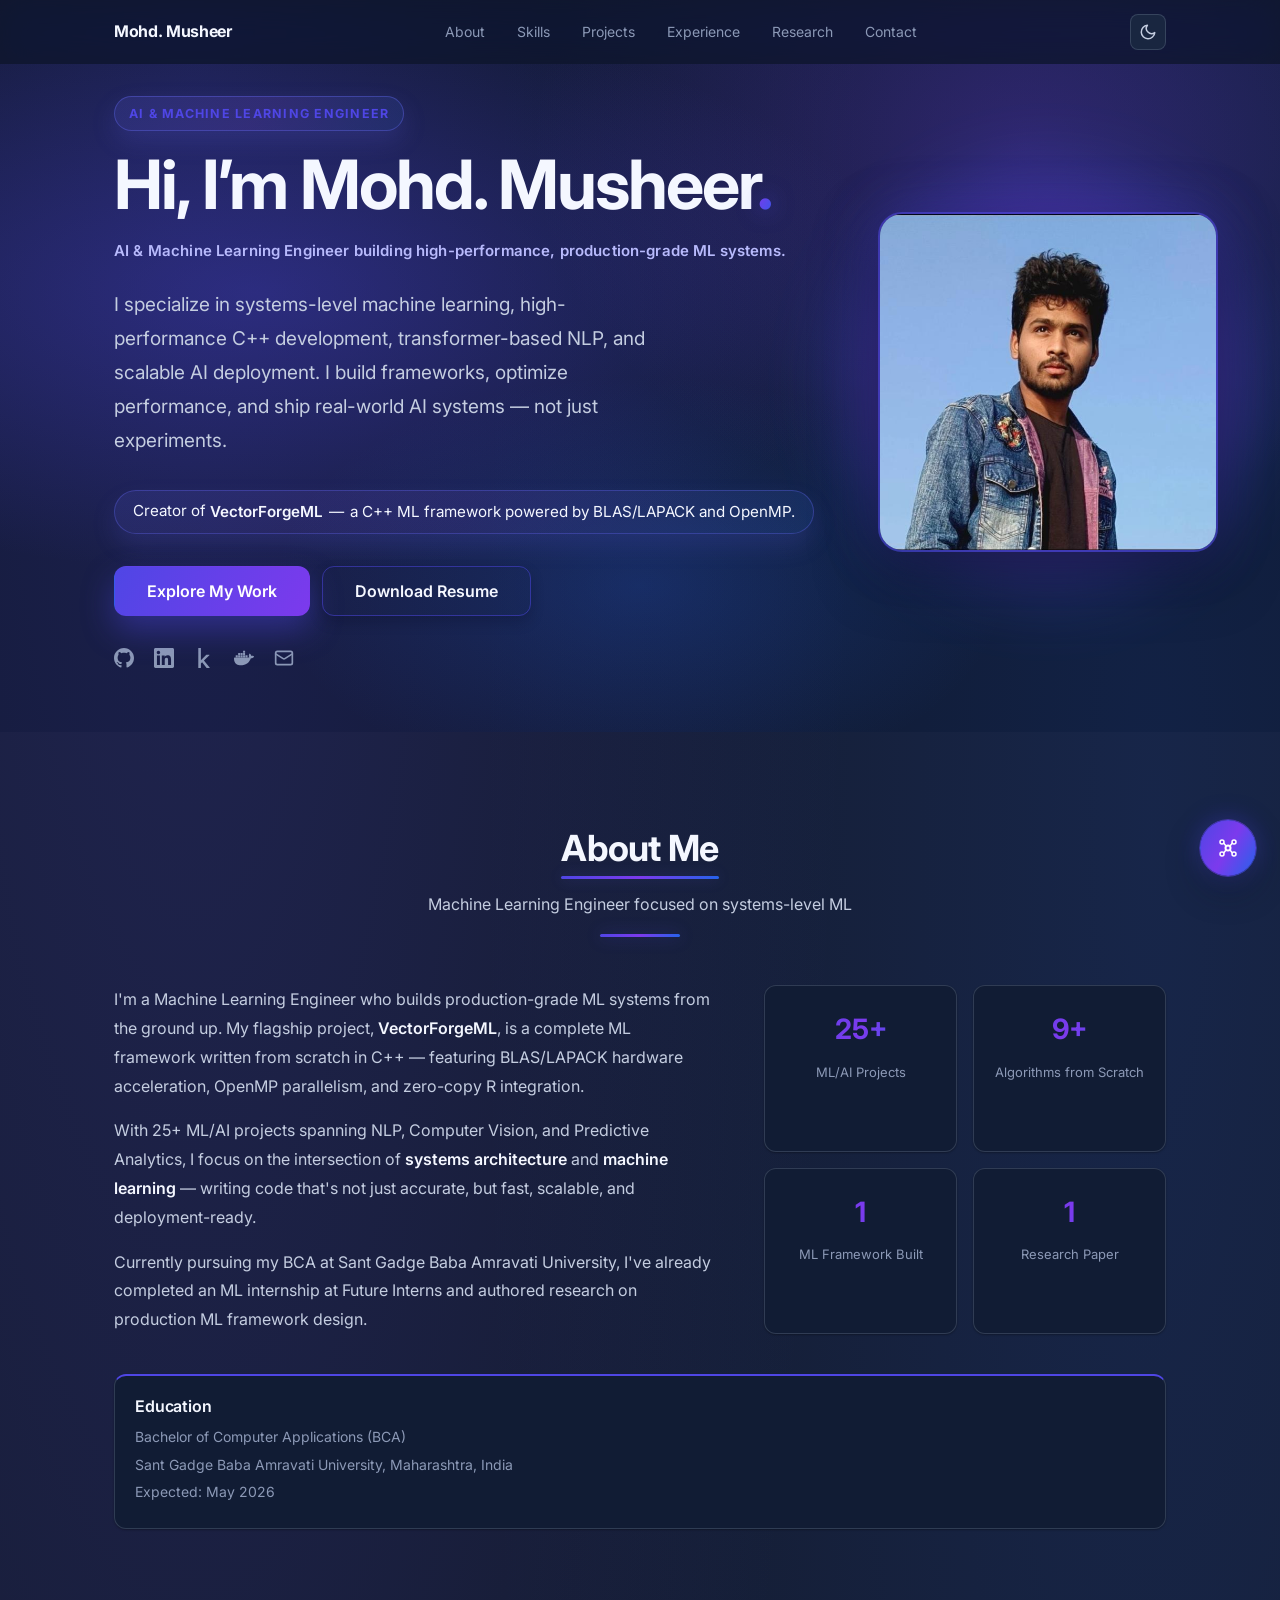
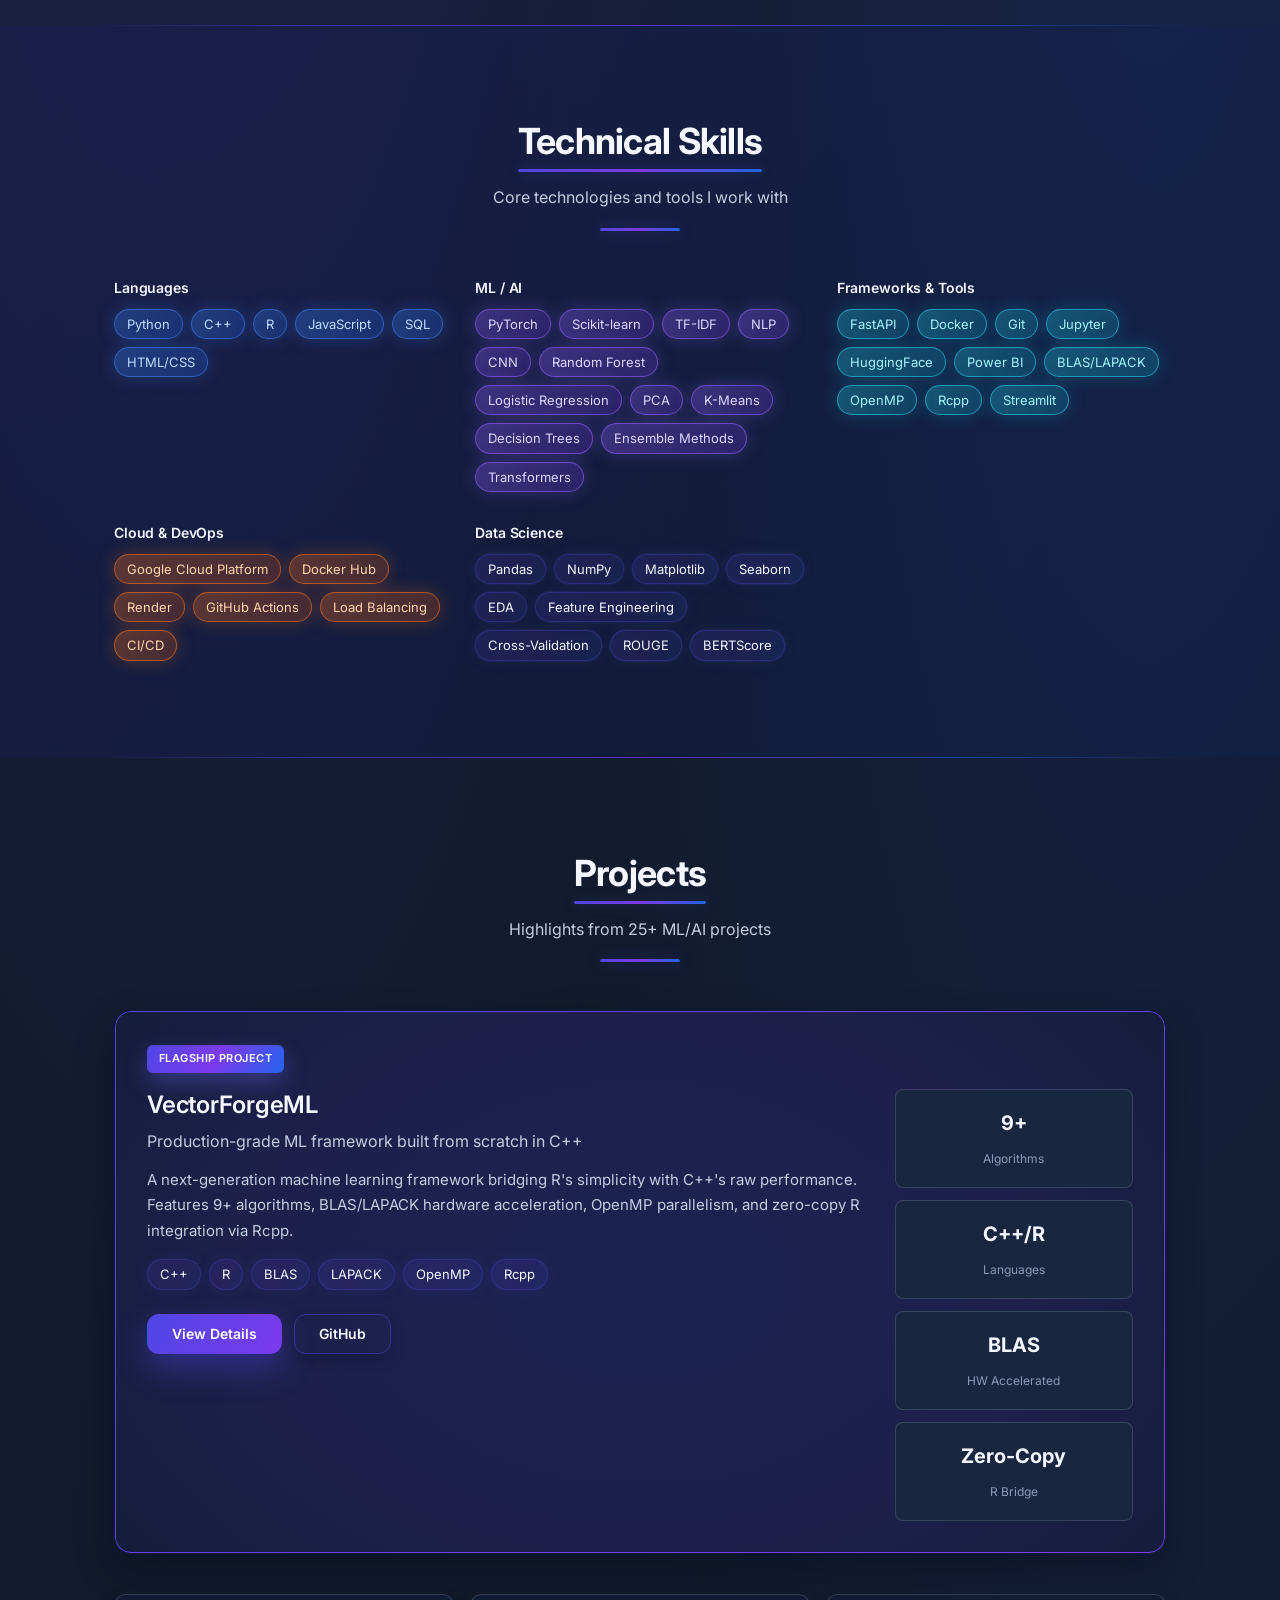
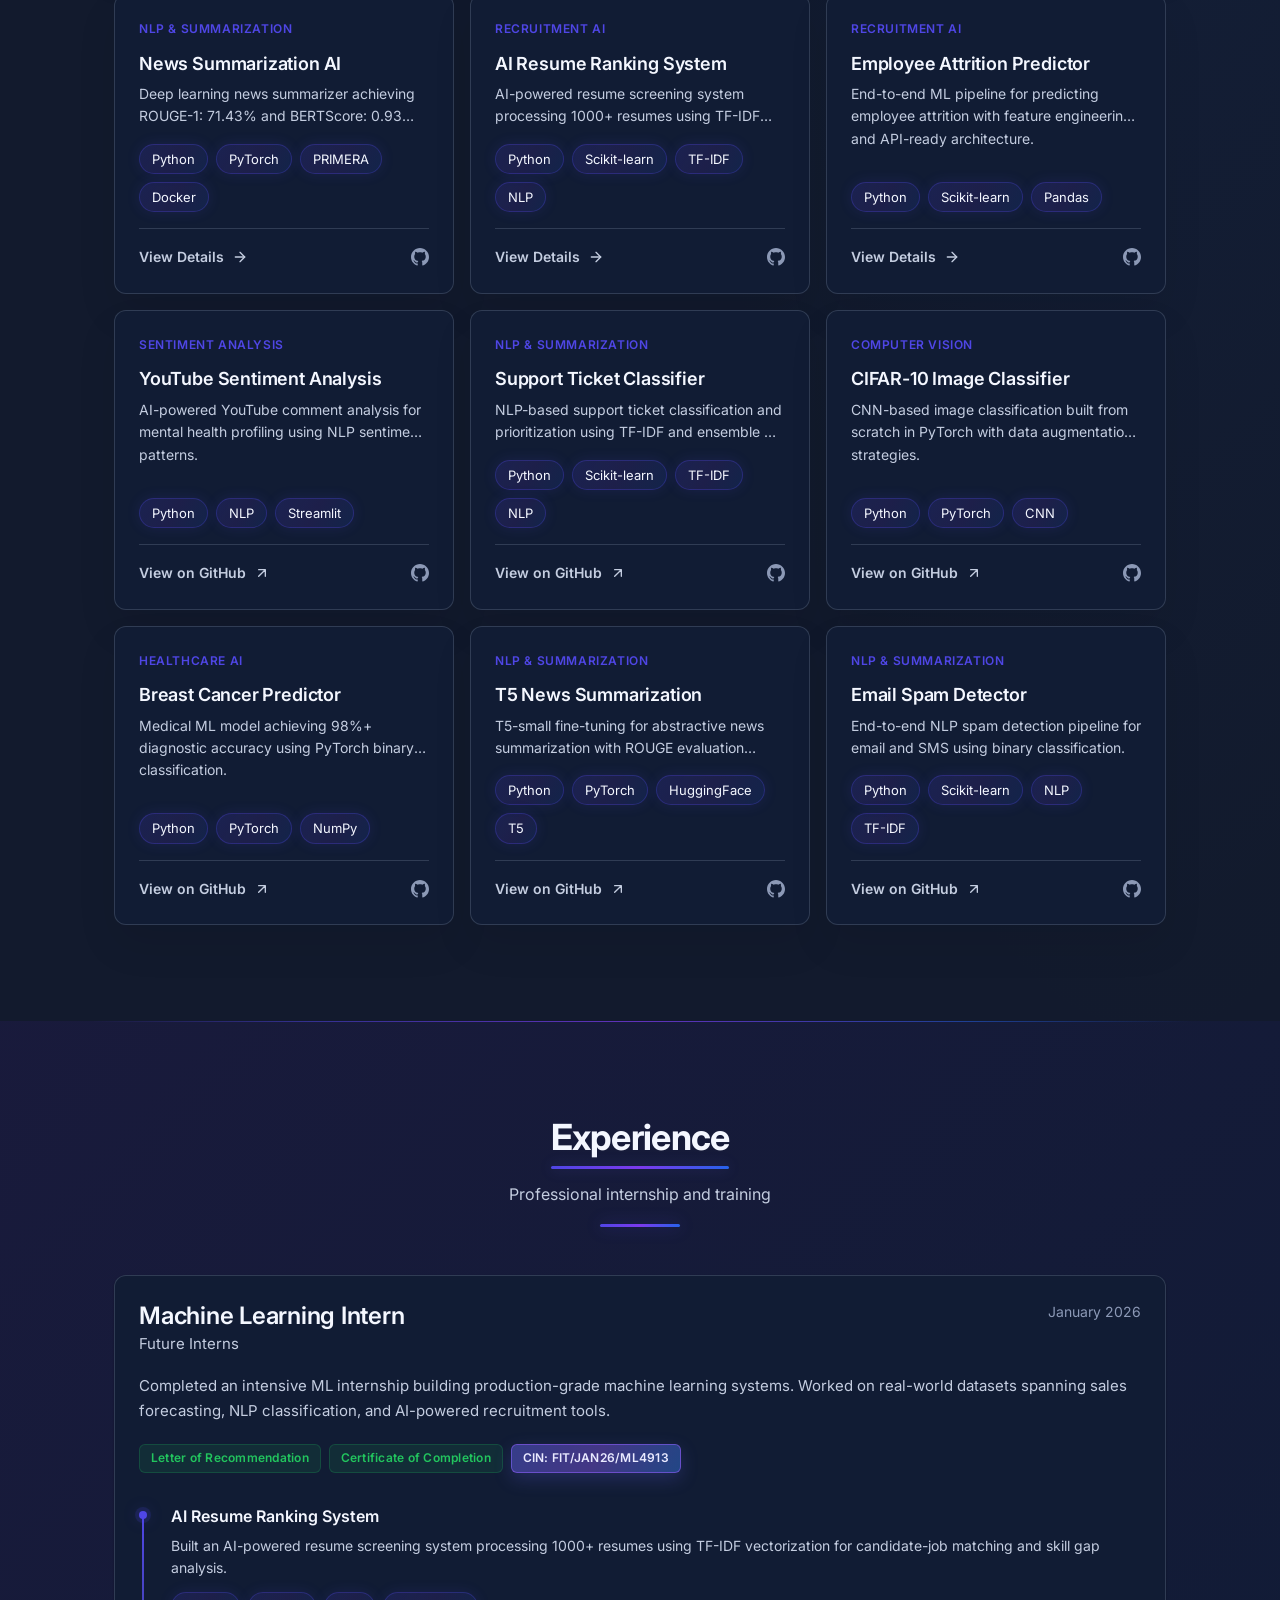
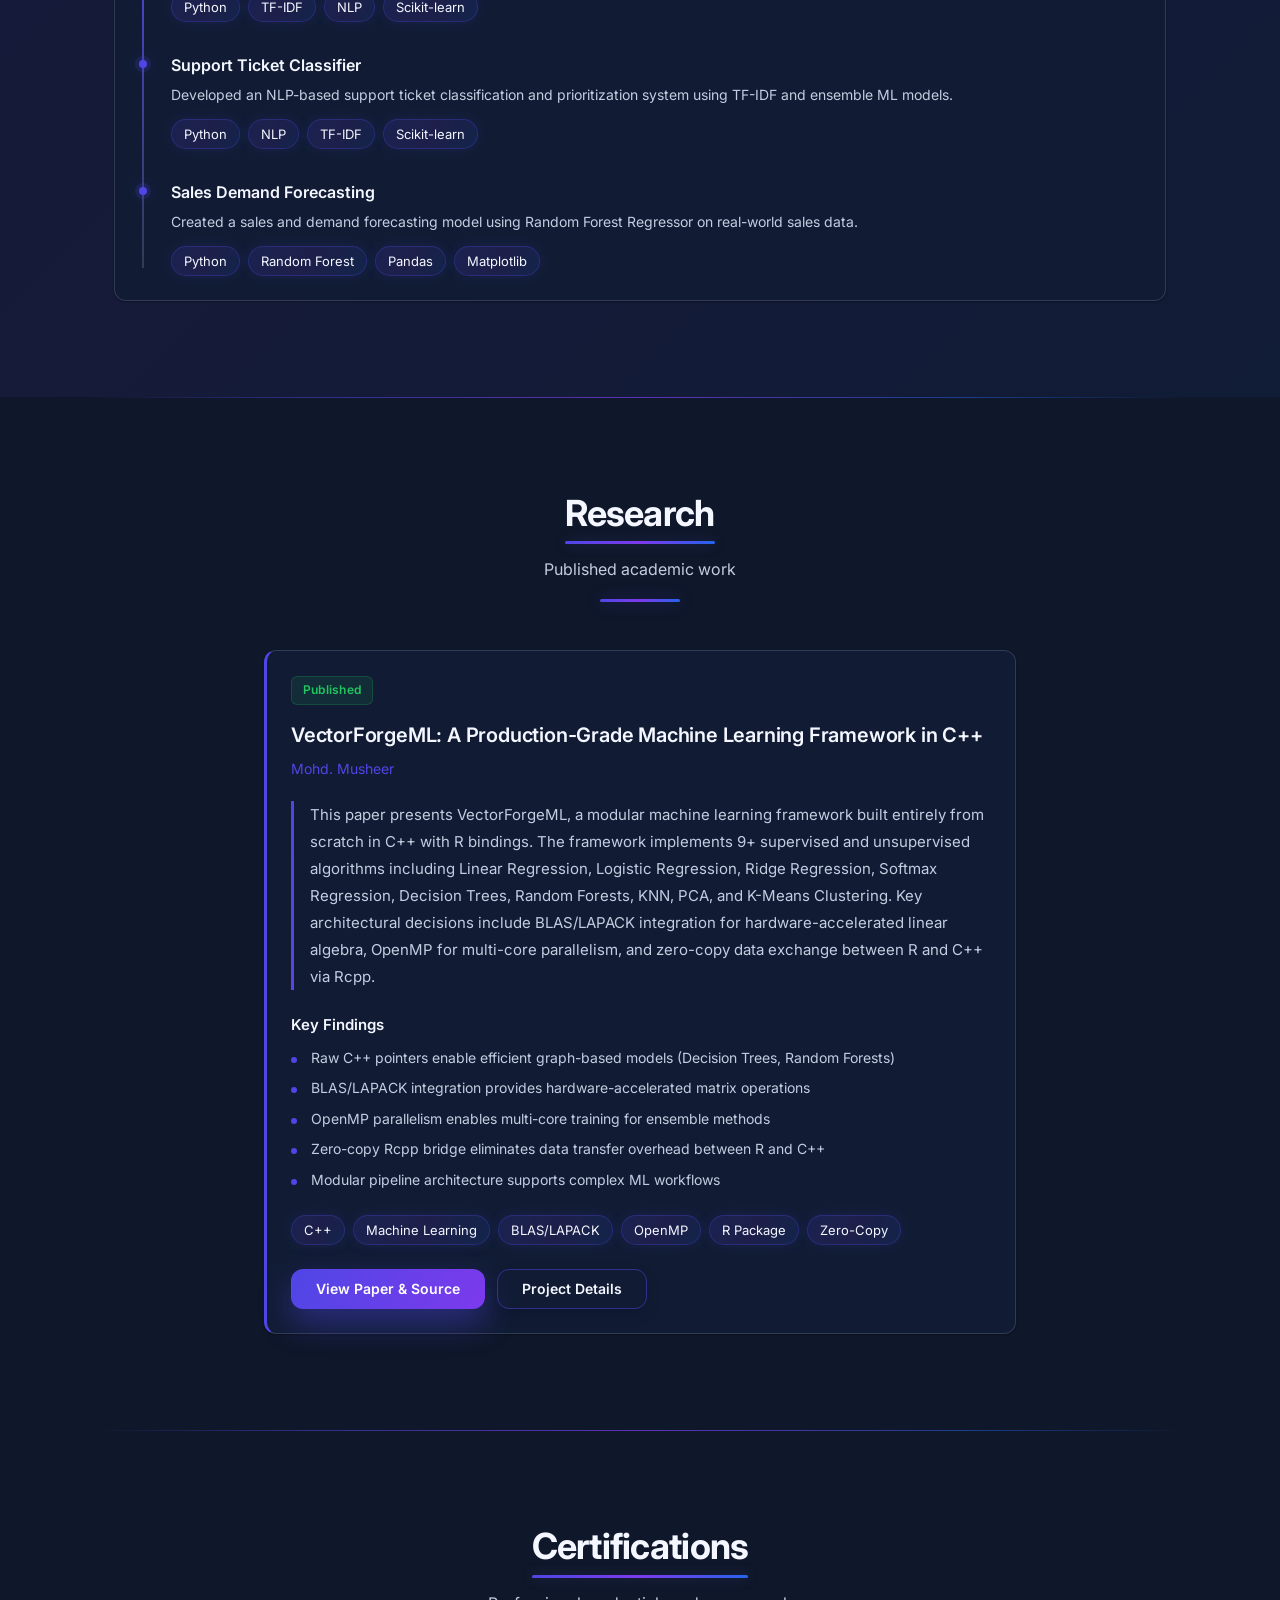
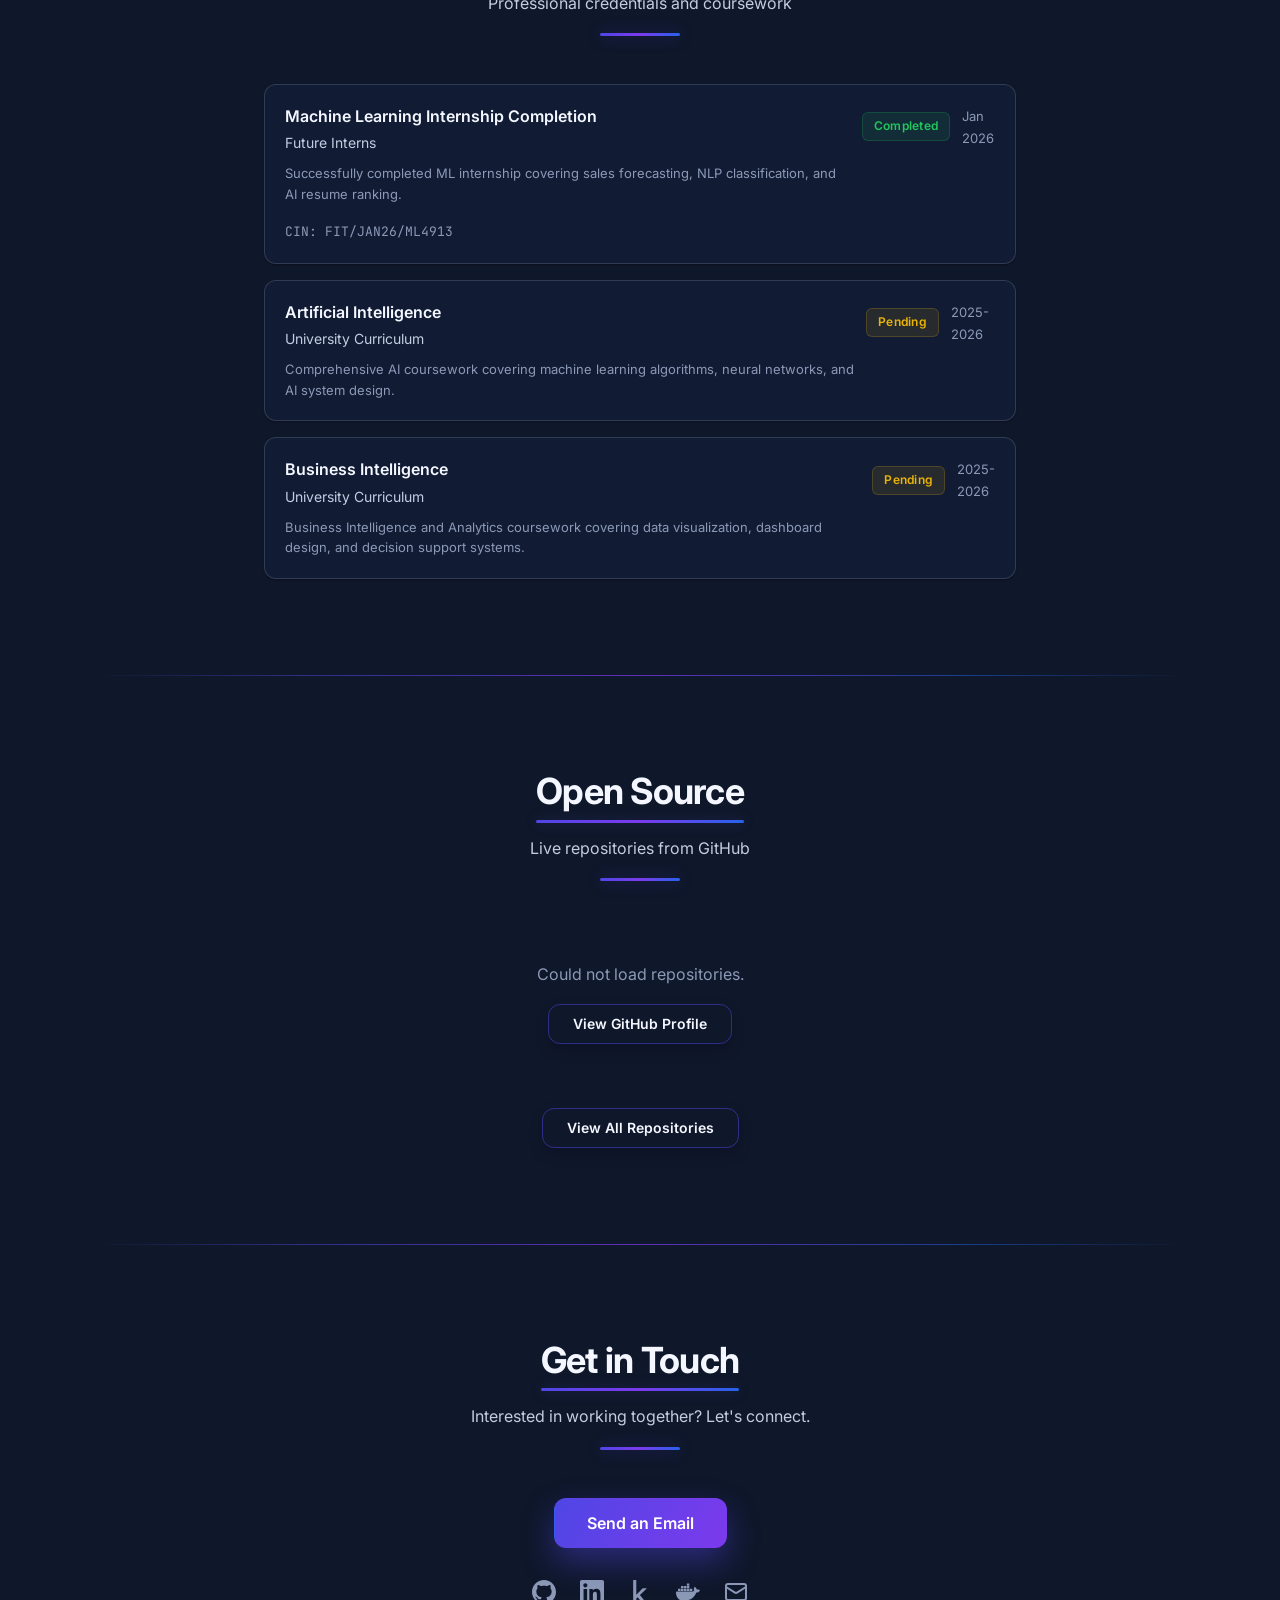
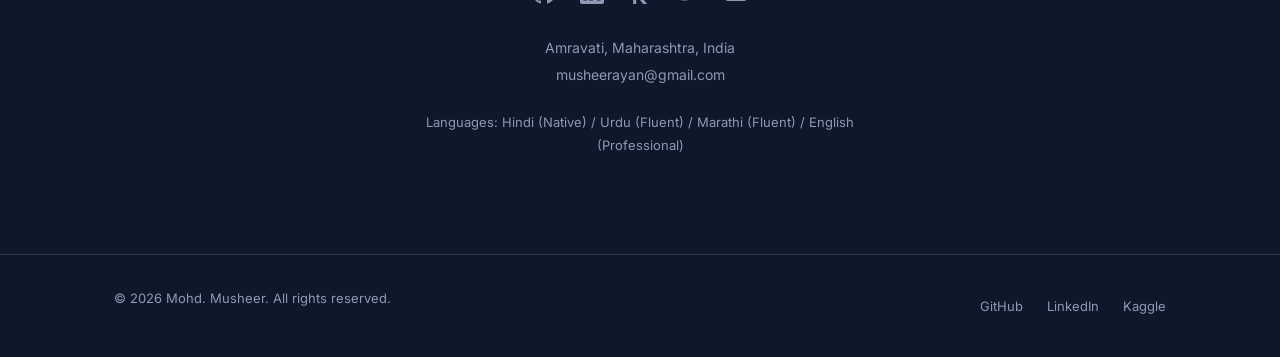
==== commit b506be4b: "updated resume" ====
--- a/index.html
+++ b/index.html
@@ -1,6 +1,7 @@
 <!DOCTYPE html>
 <html lang="en">
 <head>
+  <meta name="google-site-verification" content="2v3Vm_I7QxuozVMOxr_PA8rxeDSKzvWGS5AEVMY4oEE" />
   <meta charset="UTF-8">
   <meta name="viewport" content="width=device-width, initial-scale=1.0">
 
@@ -36,7 +37,7 @@
   <meta name="twitter:image:alt" content="Mohd. Musheer — AI and Machine Learning Engineer">
 
   <!-- Favicon -->
-  <link rel="icon" type="image/svg+xml" href="./assets/icons/favicon.svg">
+  <link rel="icon" type="image/svg+xml" href="./assets/icons/profilePhoto.png">
 
   <!-- Google Fonts -->
   <link rel="preconnect" href="https://fonts.googleapis.com">
--- a/style.css
+++ b/style.css
@@ -80,7 +80,7 @@
   --z-base: 1;
   --z-dropdown: 100;
   --z-navbar: 500;
-  --z-chatbot: 900;
+  --z-chatbot: 1000;
   --z-overlay: 1000;
 
   /* Nav */
@@ -132,6 +132,7 @@
 html {
   scroll-behavior: smooth;
   scroll-padding-top: 80px;
+  overflow-x: hidden;
 }
 
 body {
@@ -691,7 +692,7 @@
   align-items: center;
   justify-content: center;
   gap: var(--space-8);
-  z-index: var(--z-overlay);
+  z-index: calc(var(--z-overlay) + 2);
   opacity: 0;
   visibility: hidden;
   transition: opacity var(--transition-base), visibility var(--transition-base);
@@ -719,13 +720,12 @@
 
 /* --- 6a. Hero --- */
 .hero {
-  min-height: calc(100vh - 64px);
   display: flex;
   align-items: center;
   padding-top: calc(64px + var(--space-8));
   padding-bottom: var(--space-16);
   position: relative;
-  overflow: hidden;
+  overflow: visible;
 }
 
 /* Gradient mesh background */
@@ -2263,10 +2263,44 @@
   }
 }
 
-/* Chatbot mobile */
-@media (max-width: 480px) {
+/* Mobile breakpoint: max-width 767px */
+@media (max-width: 767px) {
+  .hero {
+    min-height: auto;
+    padding-top: calc(64px + var(--space-6));
+    padding-bottom: var(--space-10);
+  }
+
+  .hero-inner {
+    flex-direction: column;
+    gap: var(--space-8);
+    text-align: center;
+  }
+
+  .hero-content {
+    text-align: center;
+    padding: 0 var(--space-2);
+  }
+
+  .hero-headline {
+    font-size: 2rem;
+    line-height: 1.15;
+  }
+
+  .hero-sub {
+    font-size: 0.875rem;
+  }
+
+  .hero-summary {
+    font-size: 0.9375rem;
+    line-height: 1.65;
+    padding: 0 var(--space-2);
+  }
+
   .hero-actions {
+    flex-direction: column;
     width: 100%;
+    gap: var(--space-3);
   }
 
   .hero-actions .btn {
@@ -2277,13 +2311,44 @@
   .hero-framework {
     max-width: 100%;
     text-align: center;
-    border-radius: 999px;
+    border-radius: var(--radius-lg);
     flex-wrap: wrap;
     justify-content: center;
+    padding: var(--space-3) var(--space-4);
+    font-size: 0.875rem;
   }
 
   .hero-framework-tail {
     white-space: normal;
+  }
+
+  .hero-socials {
+    justify-content: center;
+  }
+
+  .hero-photo-wrapper {
+    order: -1;
+  }
+
+  .hero-photo {
+    width: 180px;
+    height: 180px;
+  }
+
+  .hero-photo-glow {
+    inset: -30px;
+  }
+}
+
+/* Small mobile */
+@media (max-width: 480px) {
+  .hero-headline {
+    font-size: 1.75rem;
+  }
+
+  .hero-photo {
+    width: 160px;
+    height: 160px;
   }
 
   .chatbot-window {
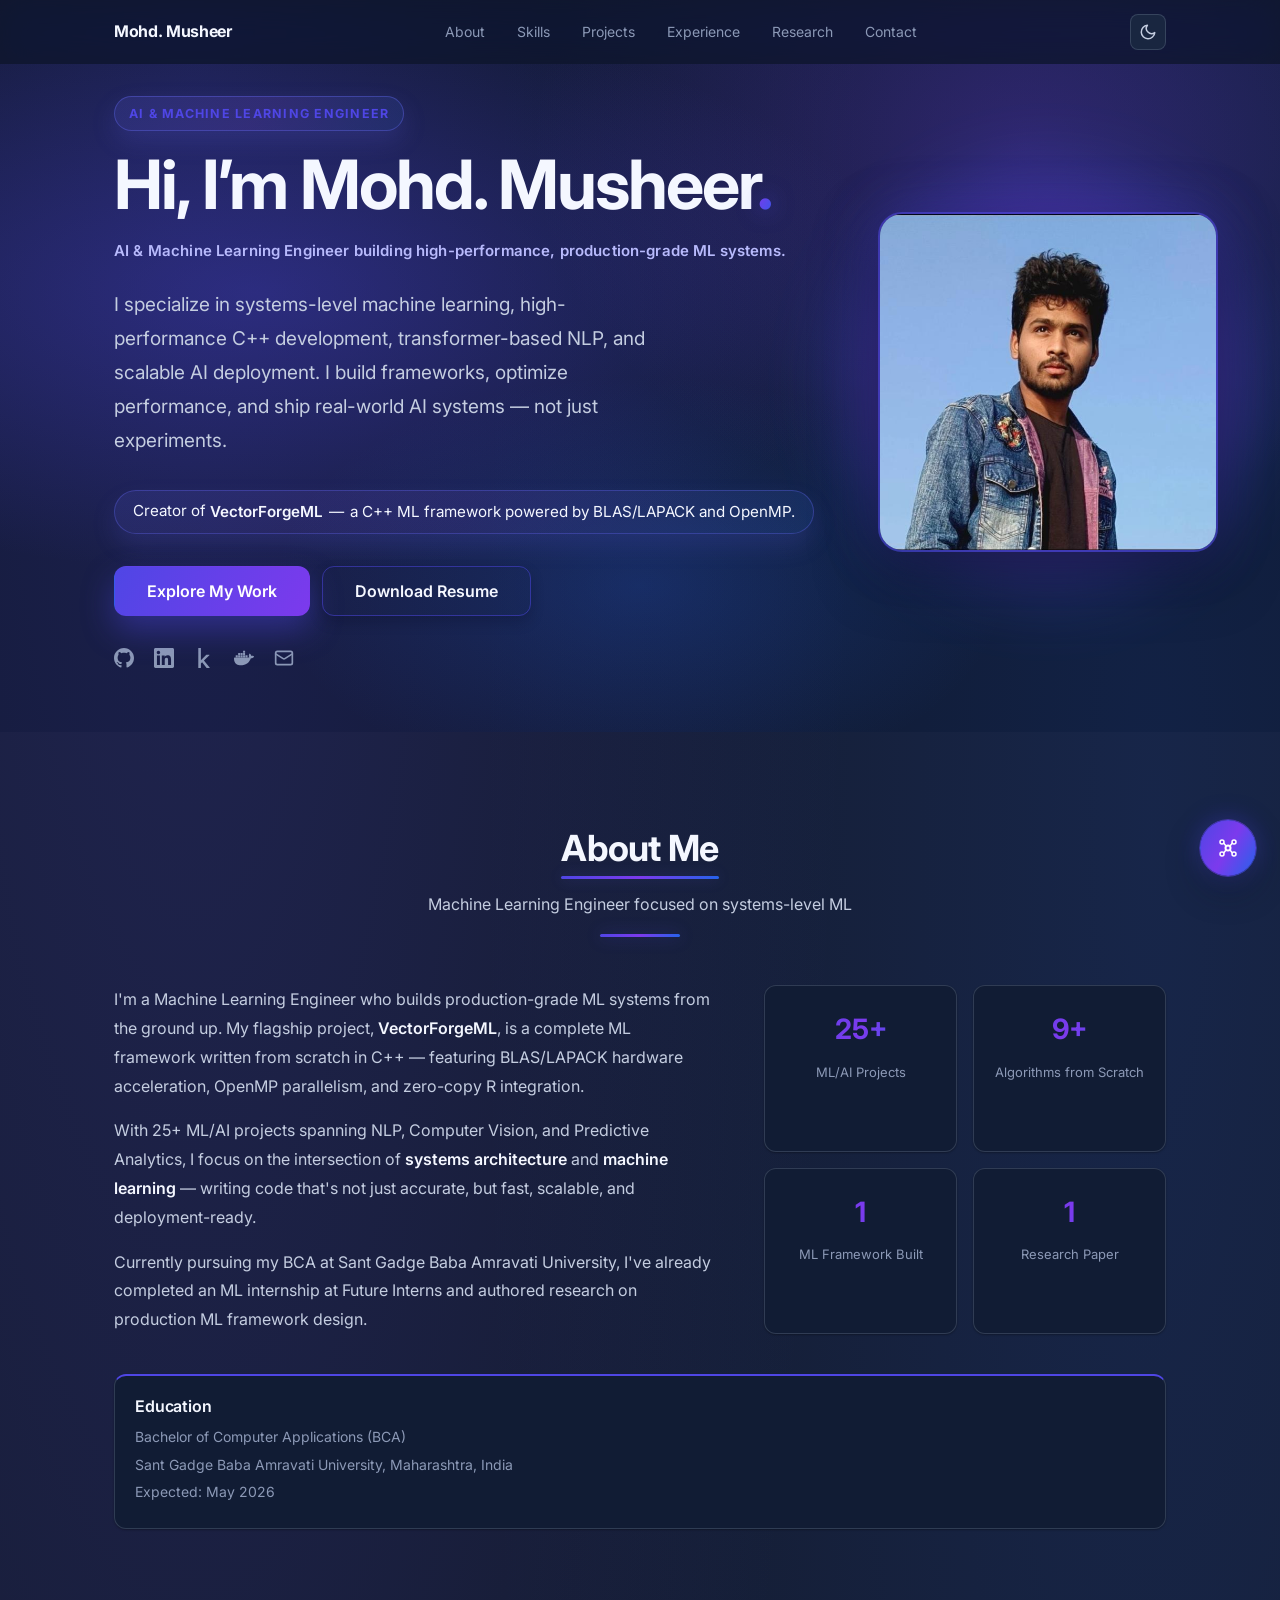
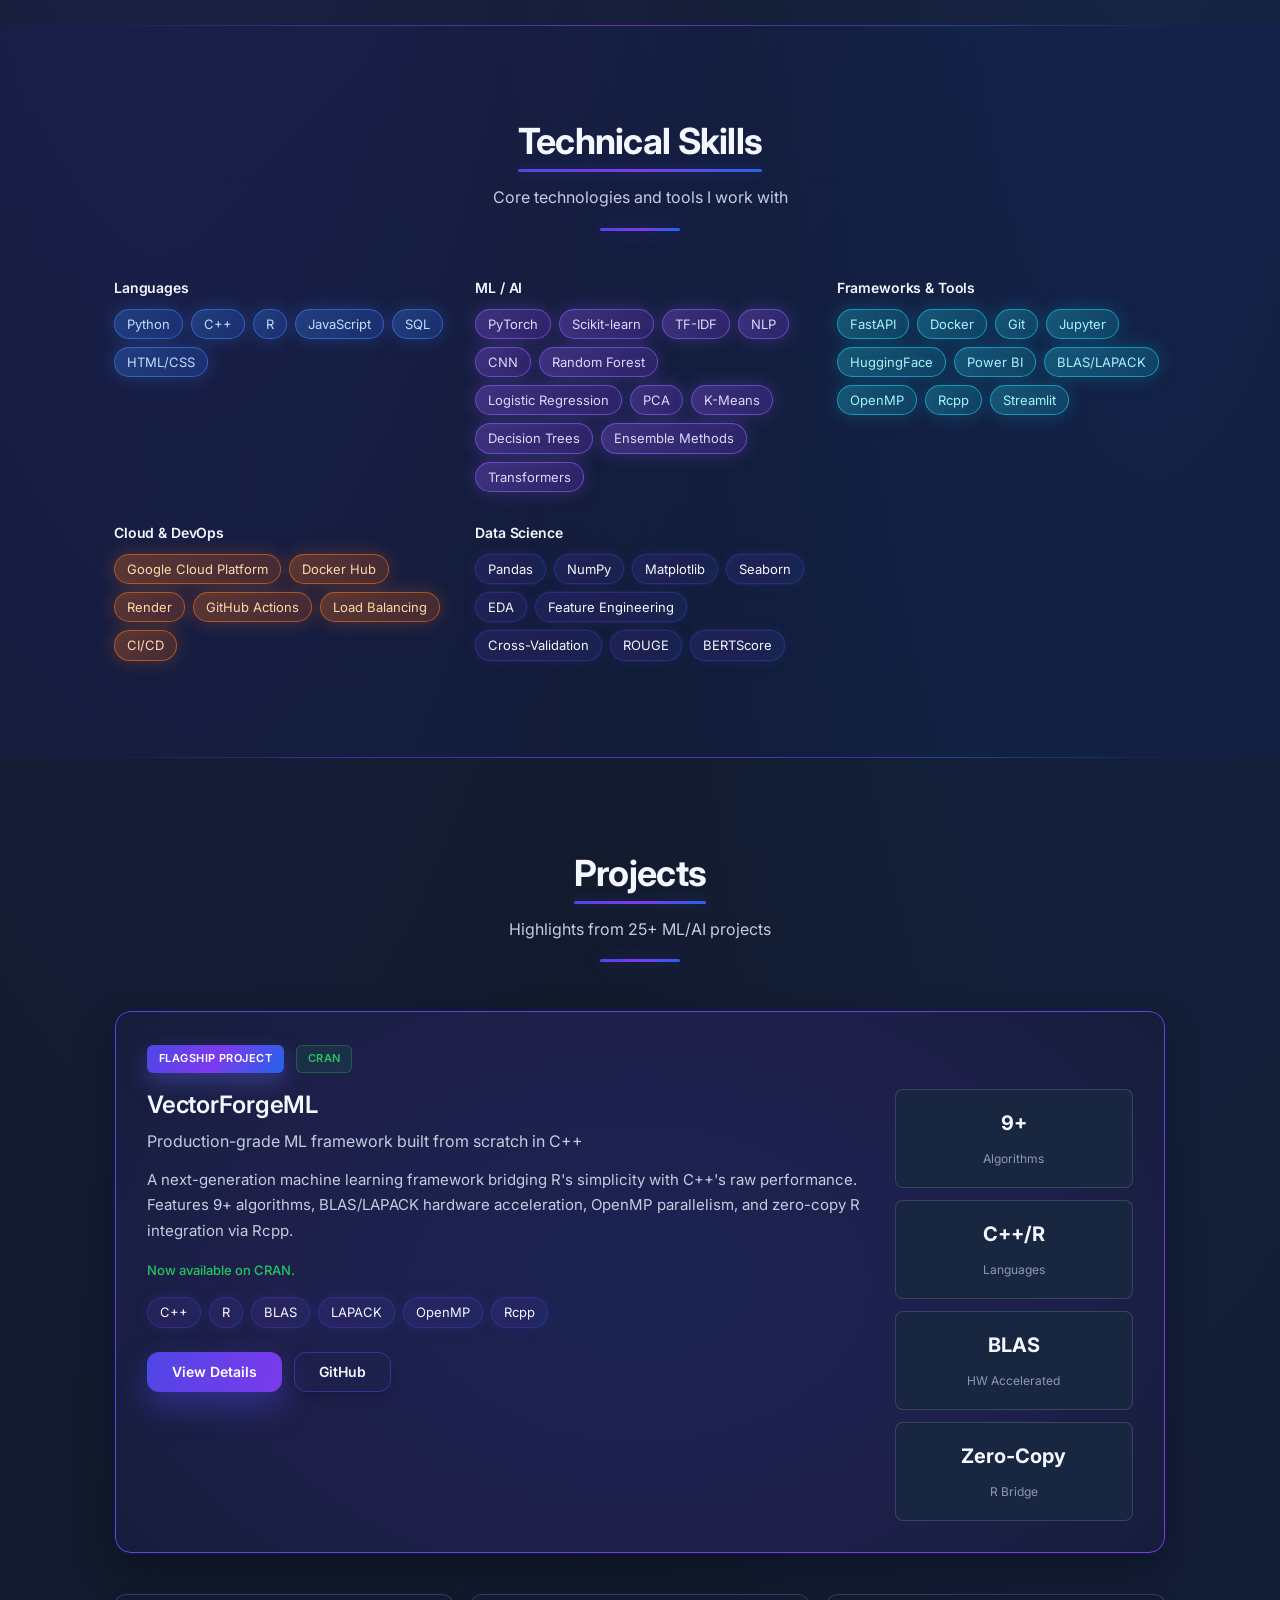
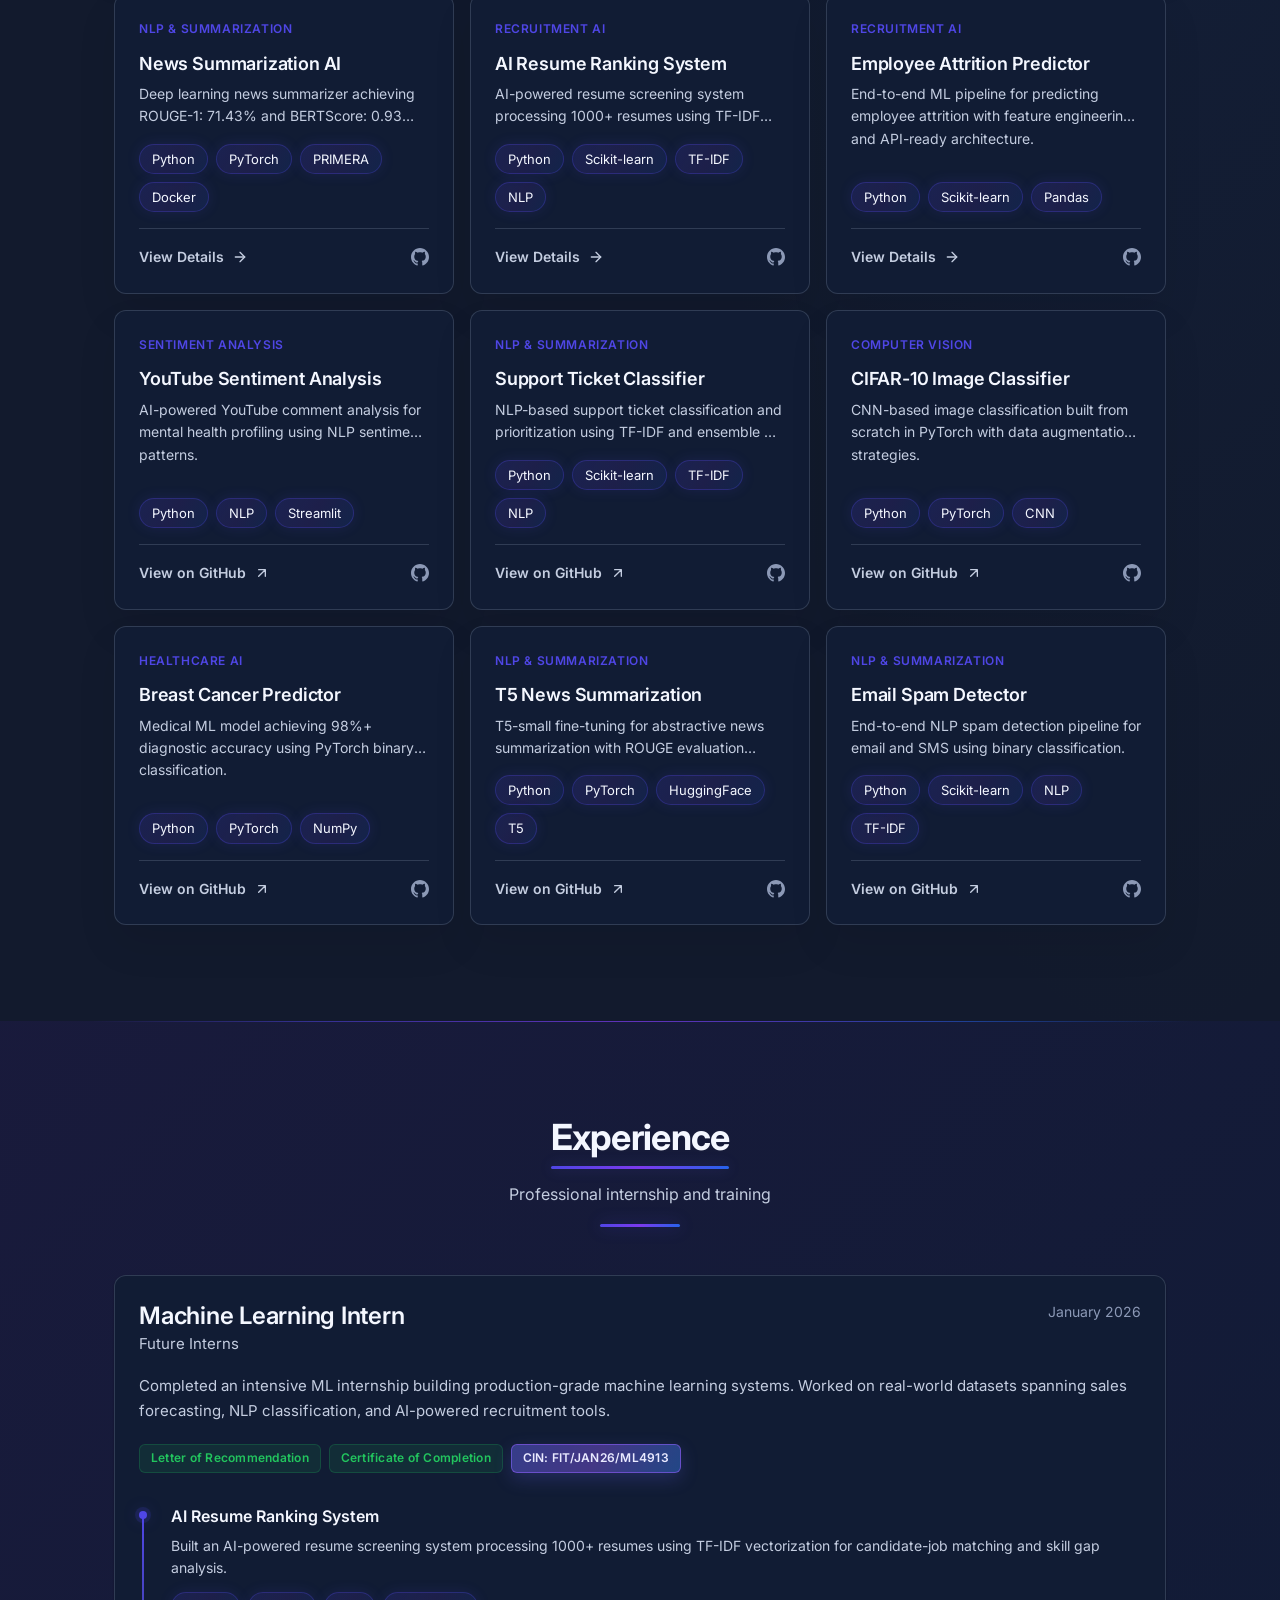
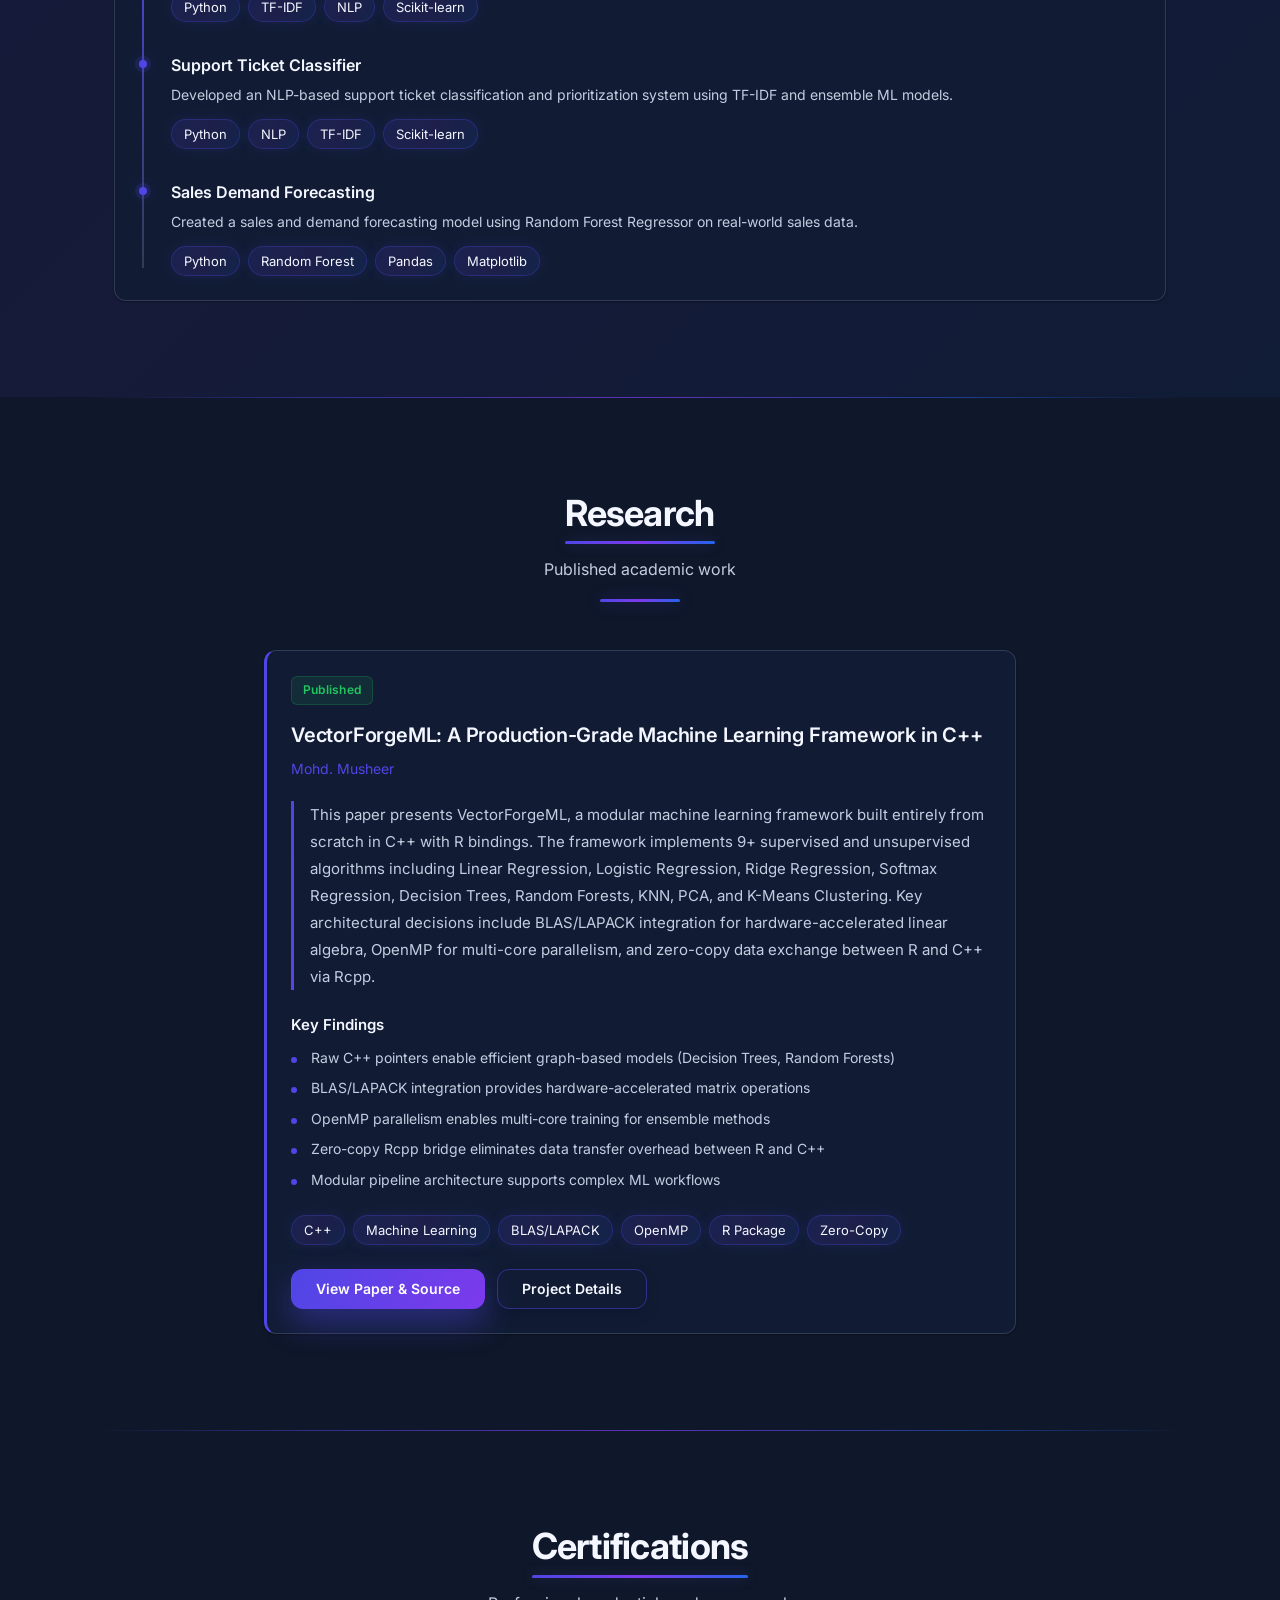
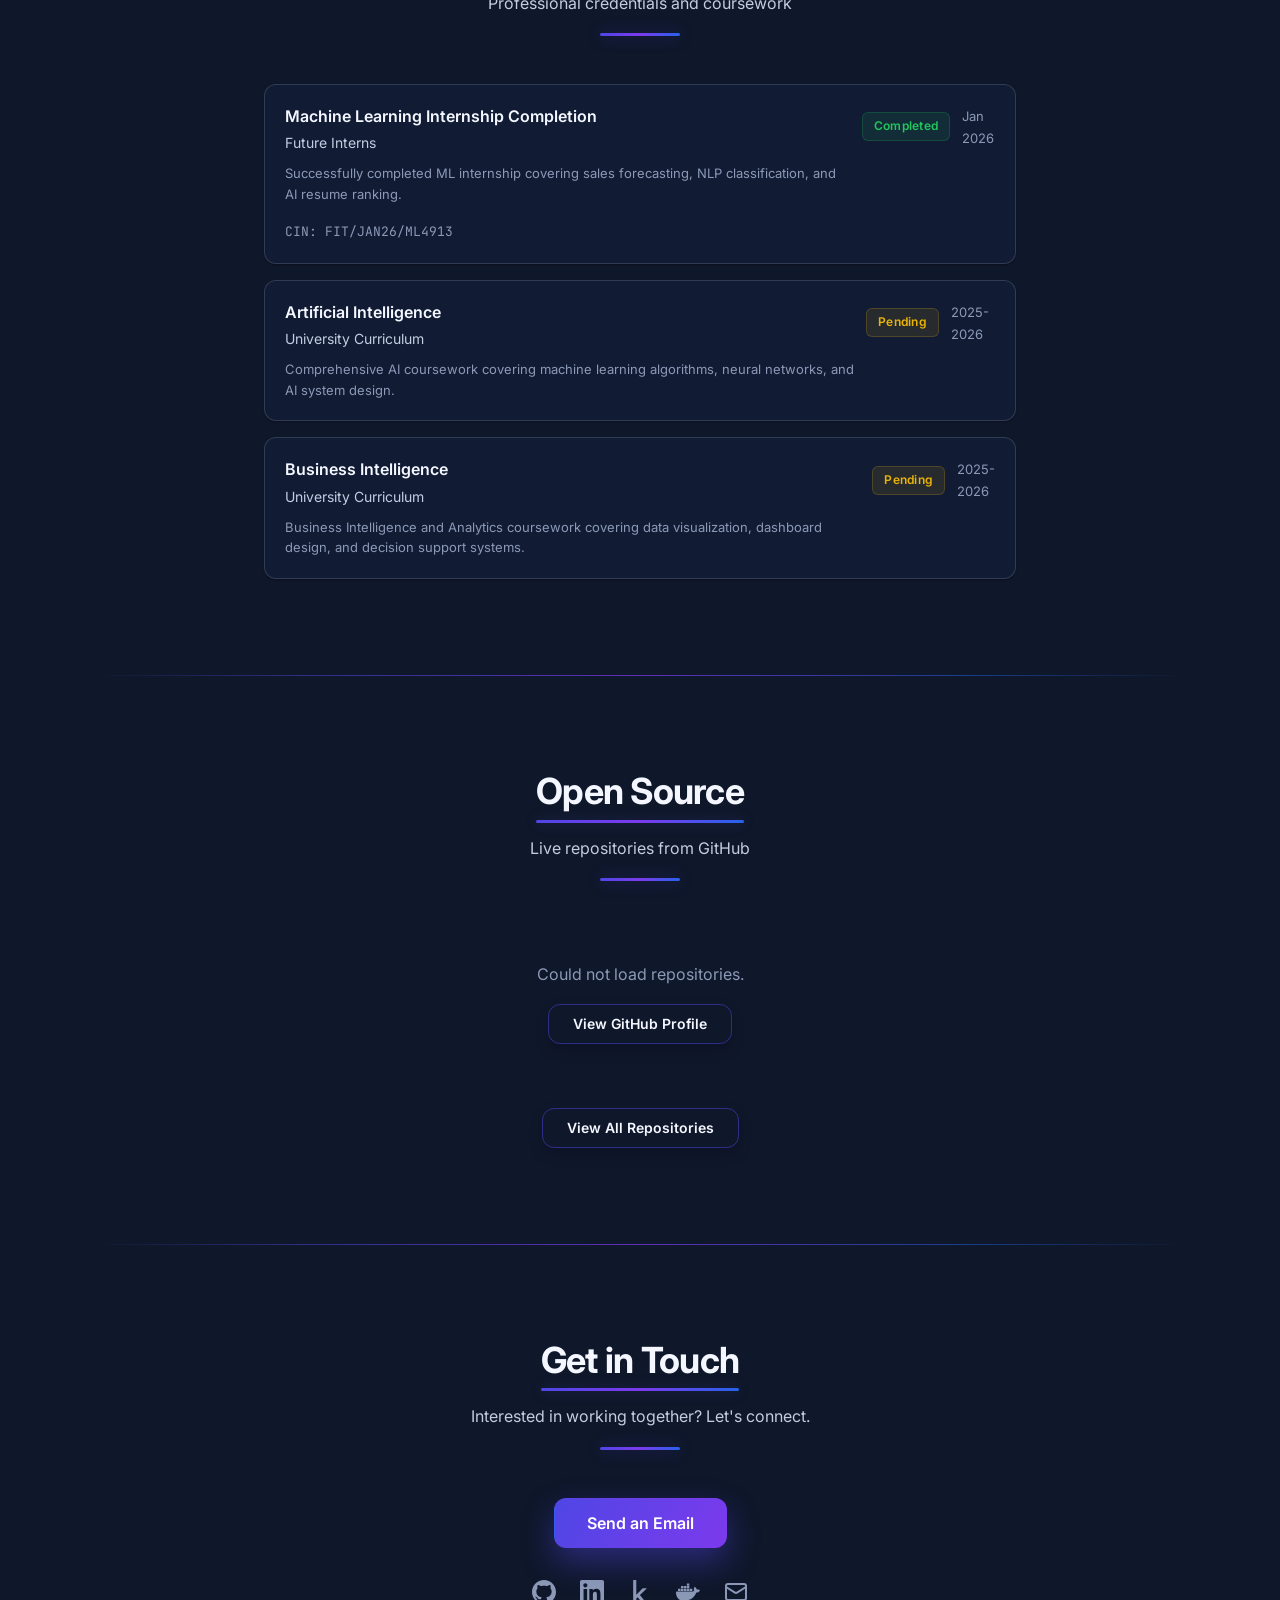
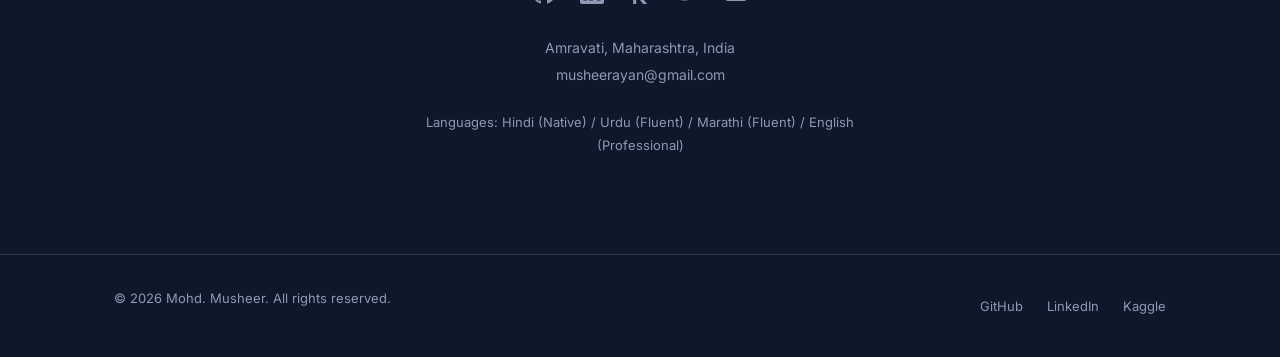
==== commit 931302a3: "CRAN" ====
--- a/index.html
+++ b/index.html
@@ -21,7 +21,7 @@
   <meta property="og:url" content="https://musheer.me/">
   <meta property="og:title" content="Mohd. Musheer — AI / Machine Learning Engineer | VectorForgeML Creator">
   <meta property="og:description" content="AI / Machine Learning Engineer building production-grade ML systems. Creator of VectorForgeML (C++ ML framework). 25+ projects spanning NLP, Computer Vision, and Predictive Analytics.">
-  <meta property="og:image" content="https://musheer.me/assets/images/profilePhoto.png">
+  <meta property="og:image" content="https://musheer.me/assets/images/favicon.svg">
   <meta property="og:image:width" content="400">
   <meta property="og:image:height" content="400">
   <meta property="og:image:alt" content="Mohd. Musheer — AI and Machine Learning Engineer">
@@ -33,11 +33,11 @@
   <meta name="twitter:url" content="https://musheer.me/">
   <meta name="twitter:title" content="Mohd. Musheer — AI / Machine Learning Engineer | VectorForgeML Creator">
   <meta name="twitter:description" content="AI/ML Engineer building production-grade ML systems. Creator of VectorForgeML (C++ ML framework). 25+ NLP, CV, and Analytics projects.">
-  <meta name="twitter:image" content="https://musheer.me/assets/images/profilePhoto.png">
+  <meta name="twitter:image" content="https://musheer.me/assets/images/favicon.svg">
   <meta name="twitter:image:alt" content="Mohd. Musheer — AI and Machine Learning Engineer">
 
   <!-- Favicon -->
-  <link rel="icon" type="image/svg+xml" href="./assets/icons/profilePhoto.png">
+  <link rel="icon" type="image/svg+xml" href="./assets/icons/favicon.svg">
 
   <!-- Google Fonts -->
   <link rel="preconnect" href="https://fonts.googleapis.com">
@@ -57,7 +57,7 @@
     "url": "https://musheer.me",
     "jobTitle": "AI / Machine Learning Engineer",
     "description": "AI and Machine Learning Engineer building production-grade ML systems from scratch. Creator of VectorForgeML, a C++ ML framework with BLAS/LAPACK hardware acceleration and OpenMP parallelism. 25+ projects spanning NLP, Computer Vision, and Predictive Analytics.",
-    "image": "https://musheer.me/assets/images/profilePhoto.png",
+    "image": "https://musheer.me/assets/images/favicon.svg",
     "email": "musheerayan@gmail.com",
     "nationality": {
       "@type": "Country",
@@ -331,12 +331,14 @@
         <div class="project-featured reveal">
           <div class="project-featured-badge">
             <span class="badge badge-flagship">Flagship Project</span>
+            <span class="badge badge-cran" style="margin-left: 8px;">CRAN</span>
           </div>
           <div class="project-featured-inner">
             <div class="project-featured-info">
               <h3>VectorForgeML</h3>
               <p class="project-tagline">Production-grade ML framework built from scratch in C++</p>
               <p class="project-desc">A next-generation machine learning framework bridging R's simplicity with C++'s raw performance. Features 9+ algorithms, BLAS/LAPACK hardware acceleration, OpenMP parallelism, and zero-copy R integration via Rcpp.</p>
+              <p class="project-cran-note">Now available on CRAN.</p>
               <div class="project-tags">
                 <span class="tag">C++</span>
                 <span class="tag">R</span>
--- a/style.css
+++ b/style.css
@@ -426,6 +426,86 @@
   box-shadow: 0 10px 22px rgba(99, 102, 241, 0.35);
 }
 
+.badge-cran {
+  color: #22c55e;
+  background: rgba(34, 197, 94, 0.1);
+  border: 1px solid rgba(34, 197, 94, 0.3);
+  font-size: 0.6875rem;
+  font-weight: 600;
+  letter-spacing: 0.03em;
+  text-transform: uppercase;
+}
+
+/* CRAN Status Card */
+.cran-status-card {
+  background: var(--bg-elevated);
+  border: 1px solid rgba(34, 197, 94, 0.25);
+  border-left: 3px solid #22c55e;
+  border-radius: var(--radius-lg);
+  padding: var(--space-5) var(--space-6);
+  margin-top: var(--space-10);
+  margin-bottom: var(--space-2);
+  box-shadow: var(--shadow-sm);
+}
+
+.cran-status-header {
+  display: flex;
+  align-items: center;
+  gap: var(--space-2);
+  margin-bottom: var(--space-3);
+  font-size: 1rem;
+  color: var(--text-primary);
+}
+
+.cran-status-icon {
+  display: inline-flex;
+  align-items: center;
+  justify-content: center;
+  width: 22px;
+  height: 22px;
+  border-radius: 50%;
+  background: rgba(34, 197, 94, 0.15);
+  color: #22c55e;
+  font-size: 0.75rem;
+  font-weight: 700;
+  flex-shrink: 0;
+}
+
+.cran-status-card p {
+  font-size: 0.875rem;
+  color: var(--text-secondary);
+  line-height: 1.7;
+  margin-bottom: var(--space-3);
+}
+
+.cran-link {
+  font-size: 0.8125rem;
+  font-weight: 500;
+  color: #22c55e;
+  text-decoration: none;
+  transition: color var(--transition-fast);
+}
+
+.cran-link:hover {
+  color: #16a34a;
+  text-decoration: underline;
+}
+
+/* CRAN note on project card */
+.project-cran-note {
+  font-size: 0.8125rem;
+  color: #22c55e;
+  font-weight: 500;
+  margin-top: var(--space-1);
+}
+
+/* Project hero CRAN badge */
+.project-page-hero .badge-cran {
+  display: inline-block;
+  margin-bottom: var(--space-3);
+  position: relative;
+}
+
 /* --- Cards --- */
 .card {
   background: var(--bg-elevated);
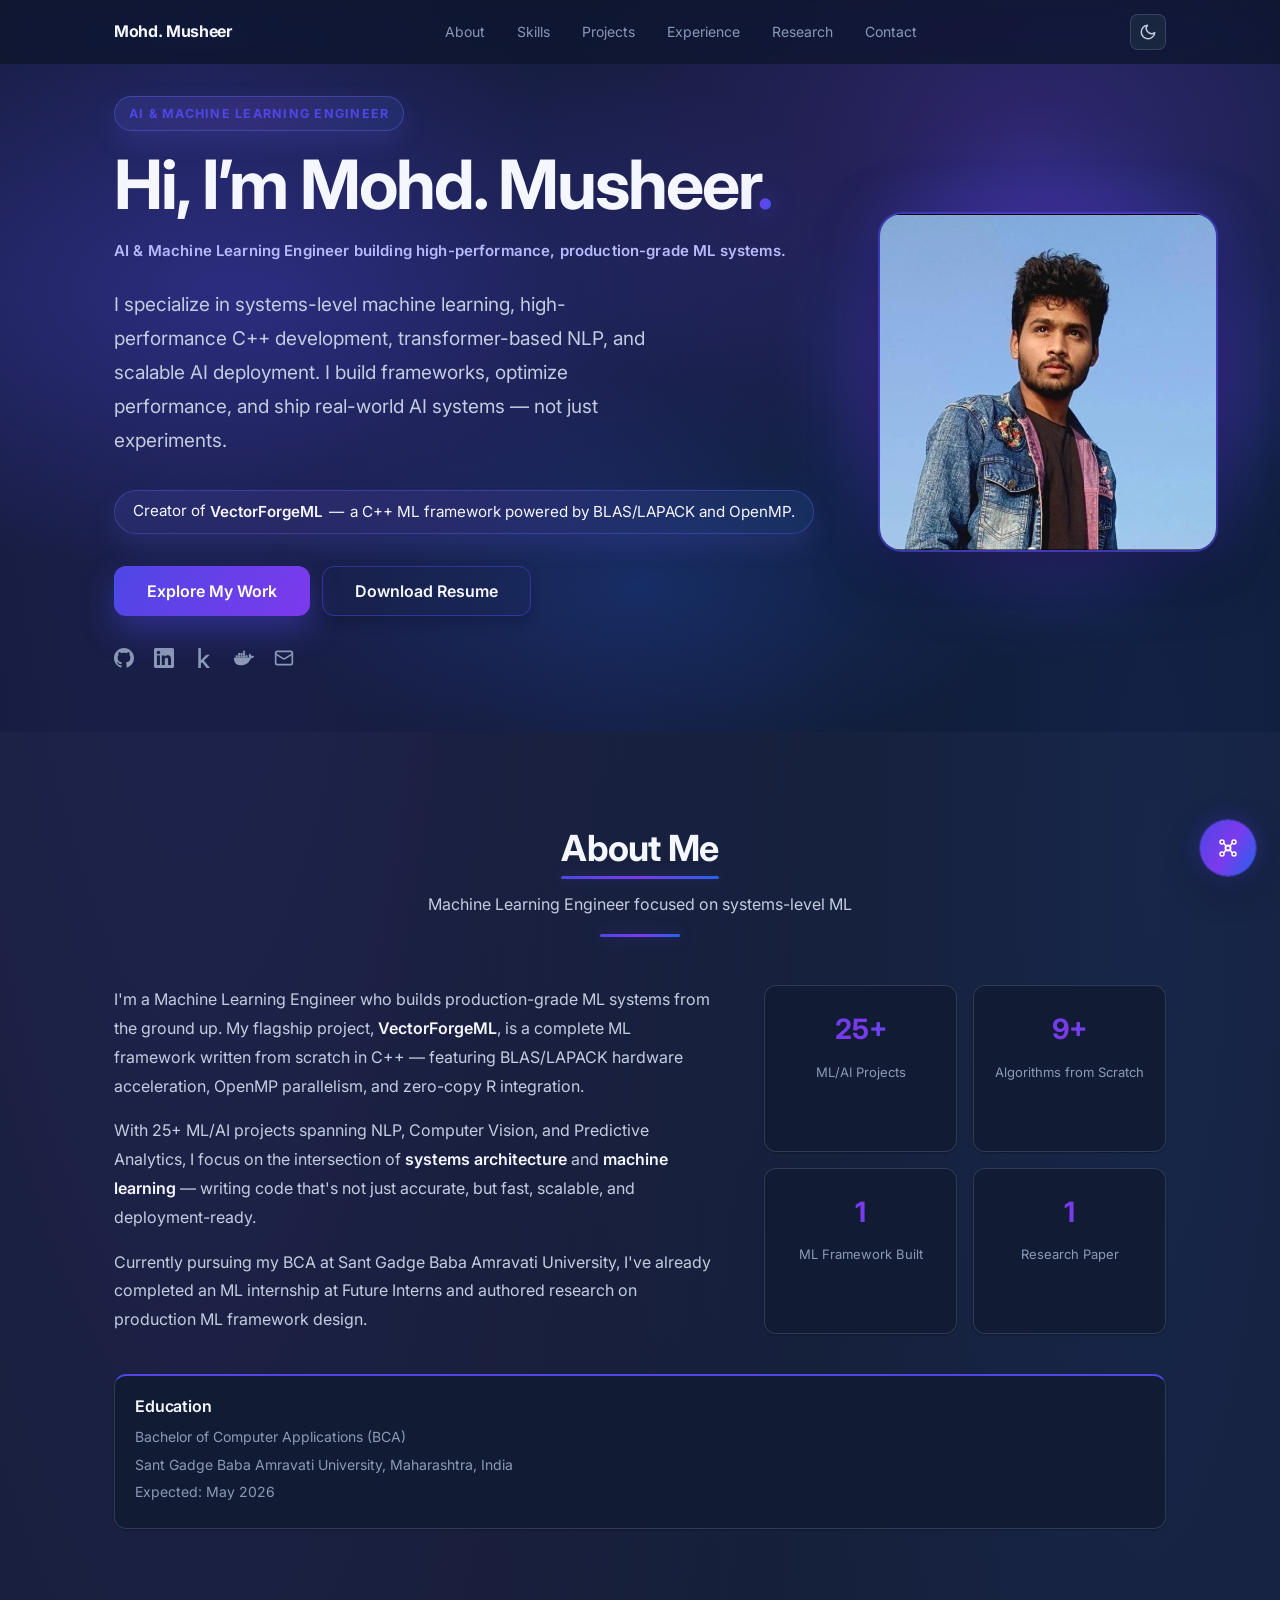
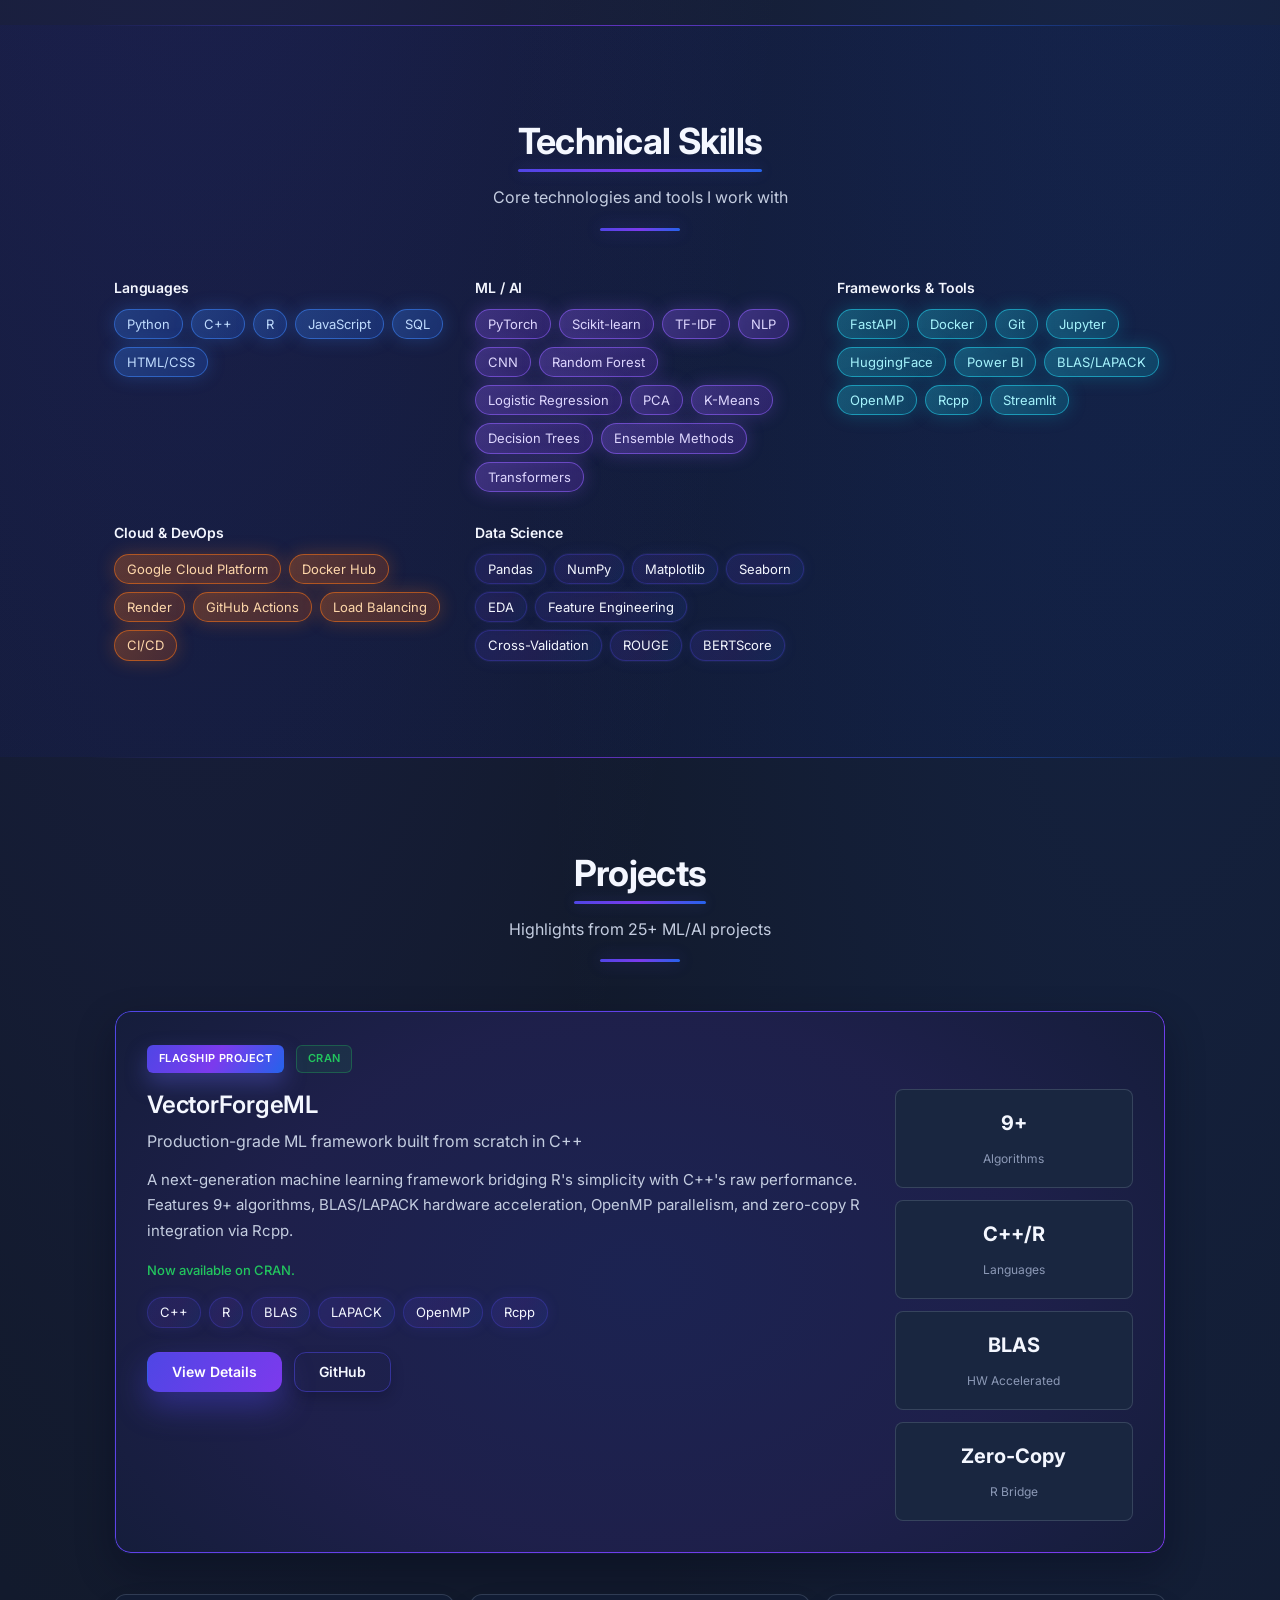
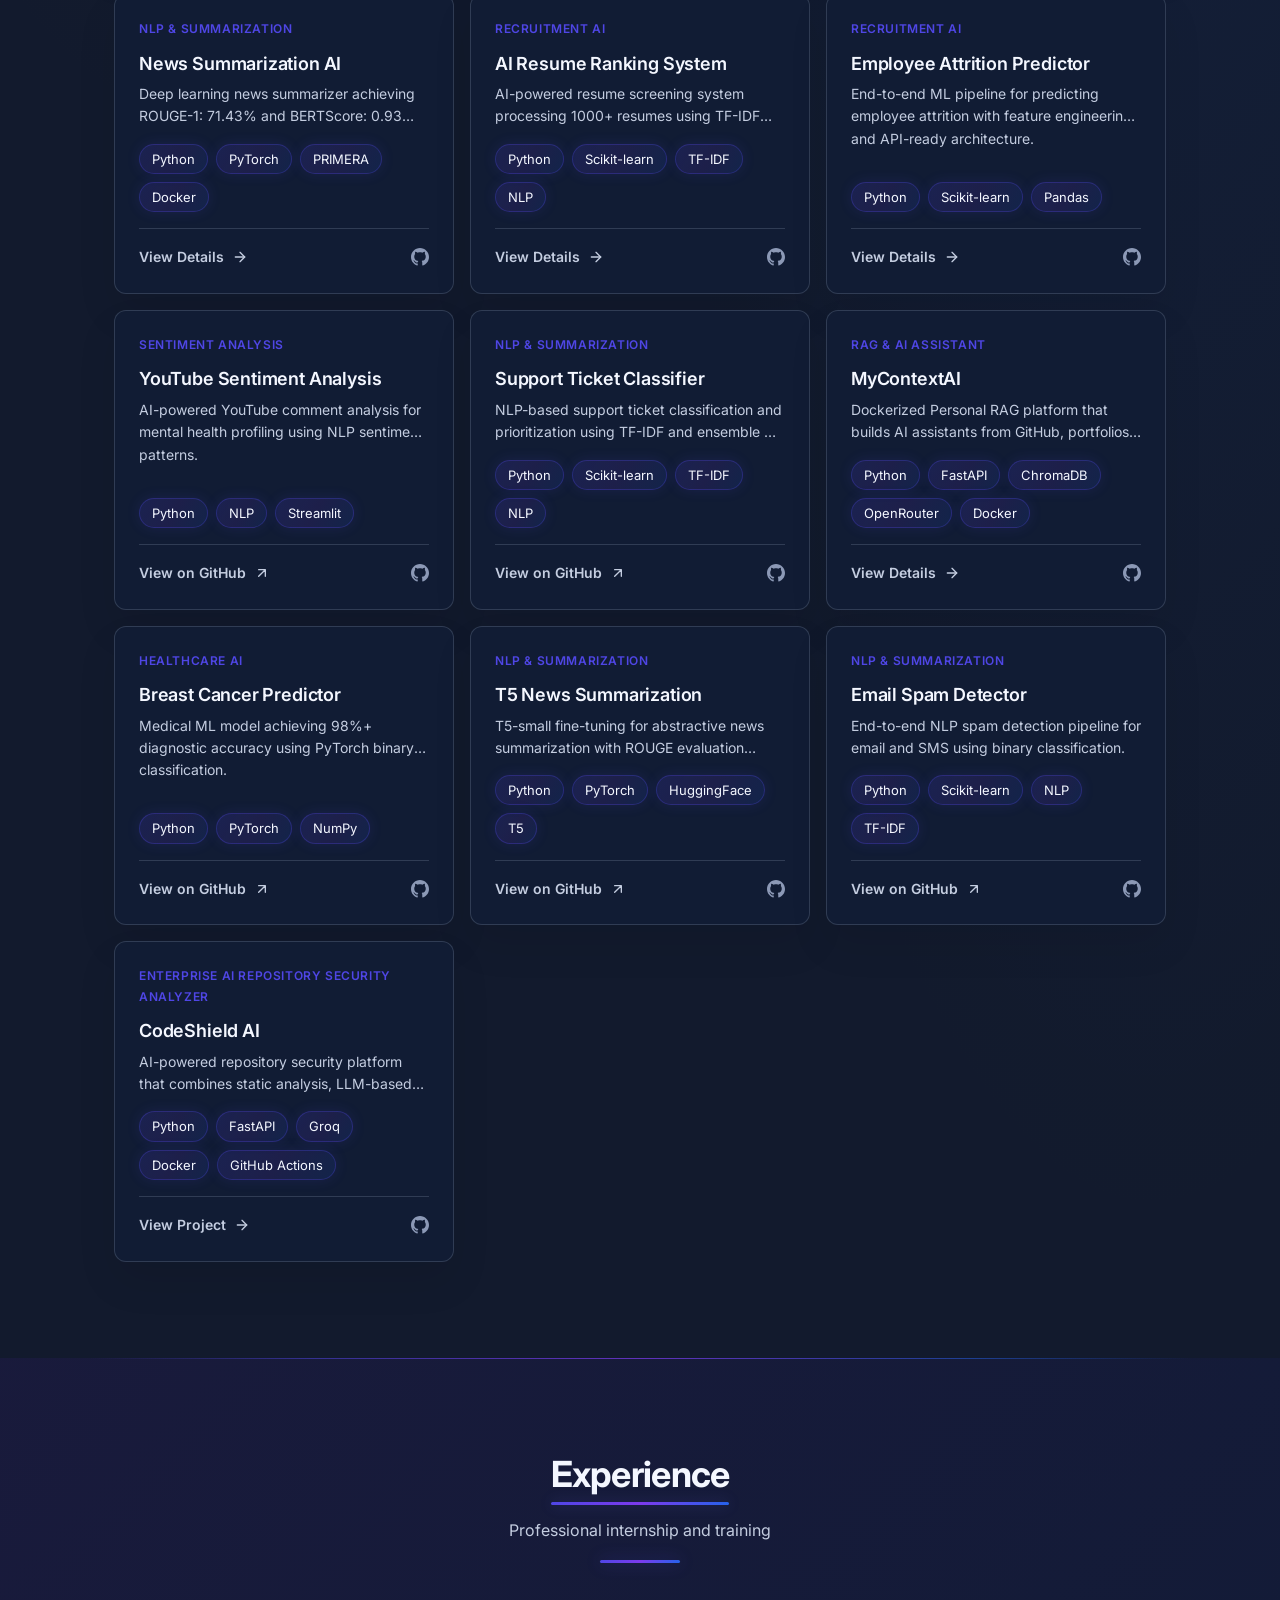
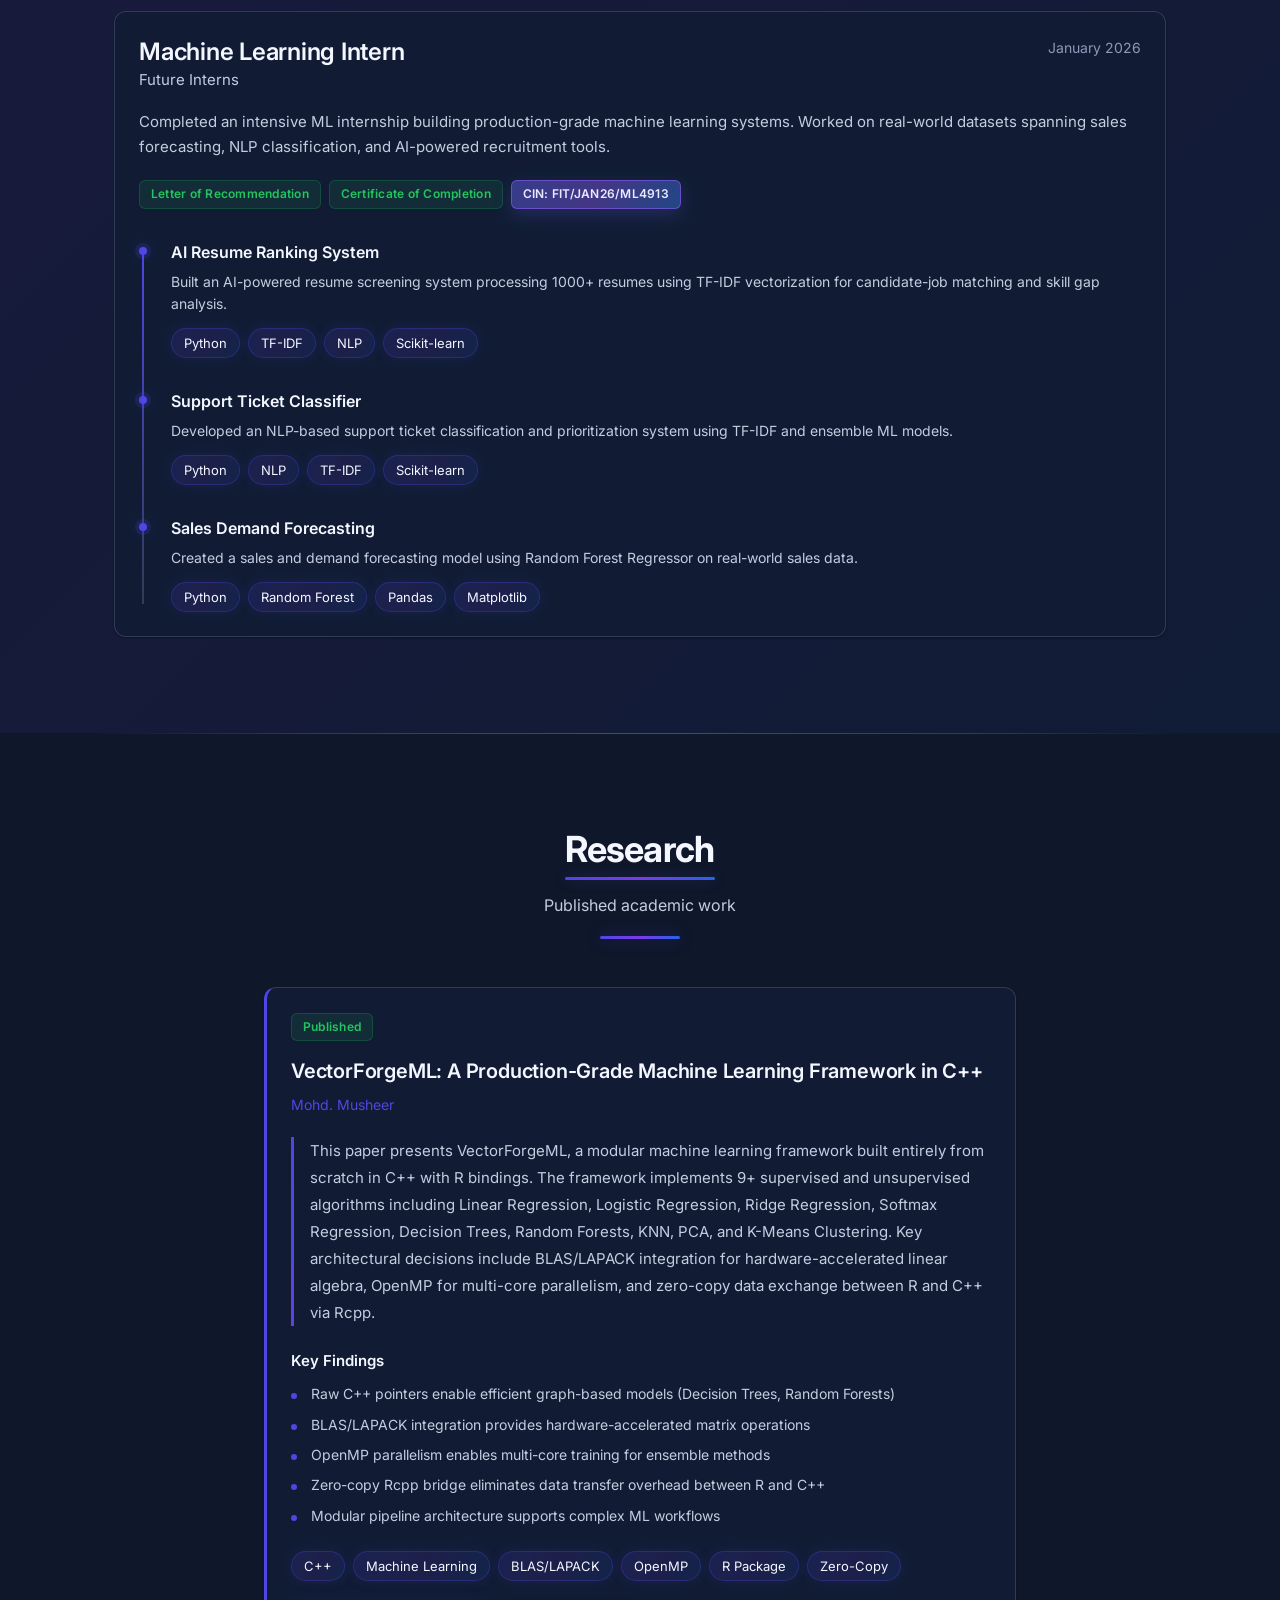
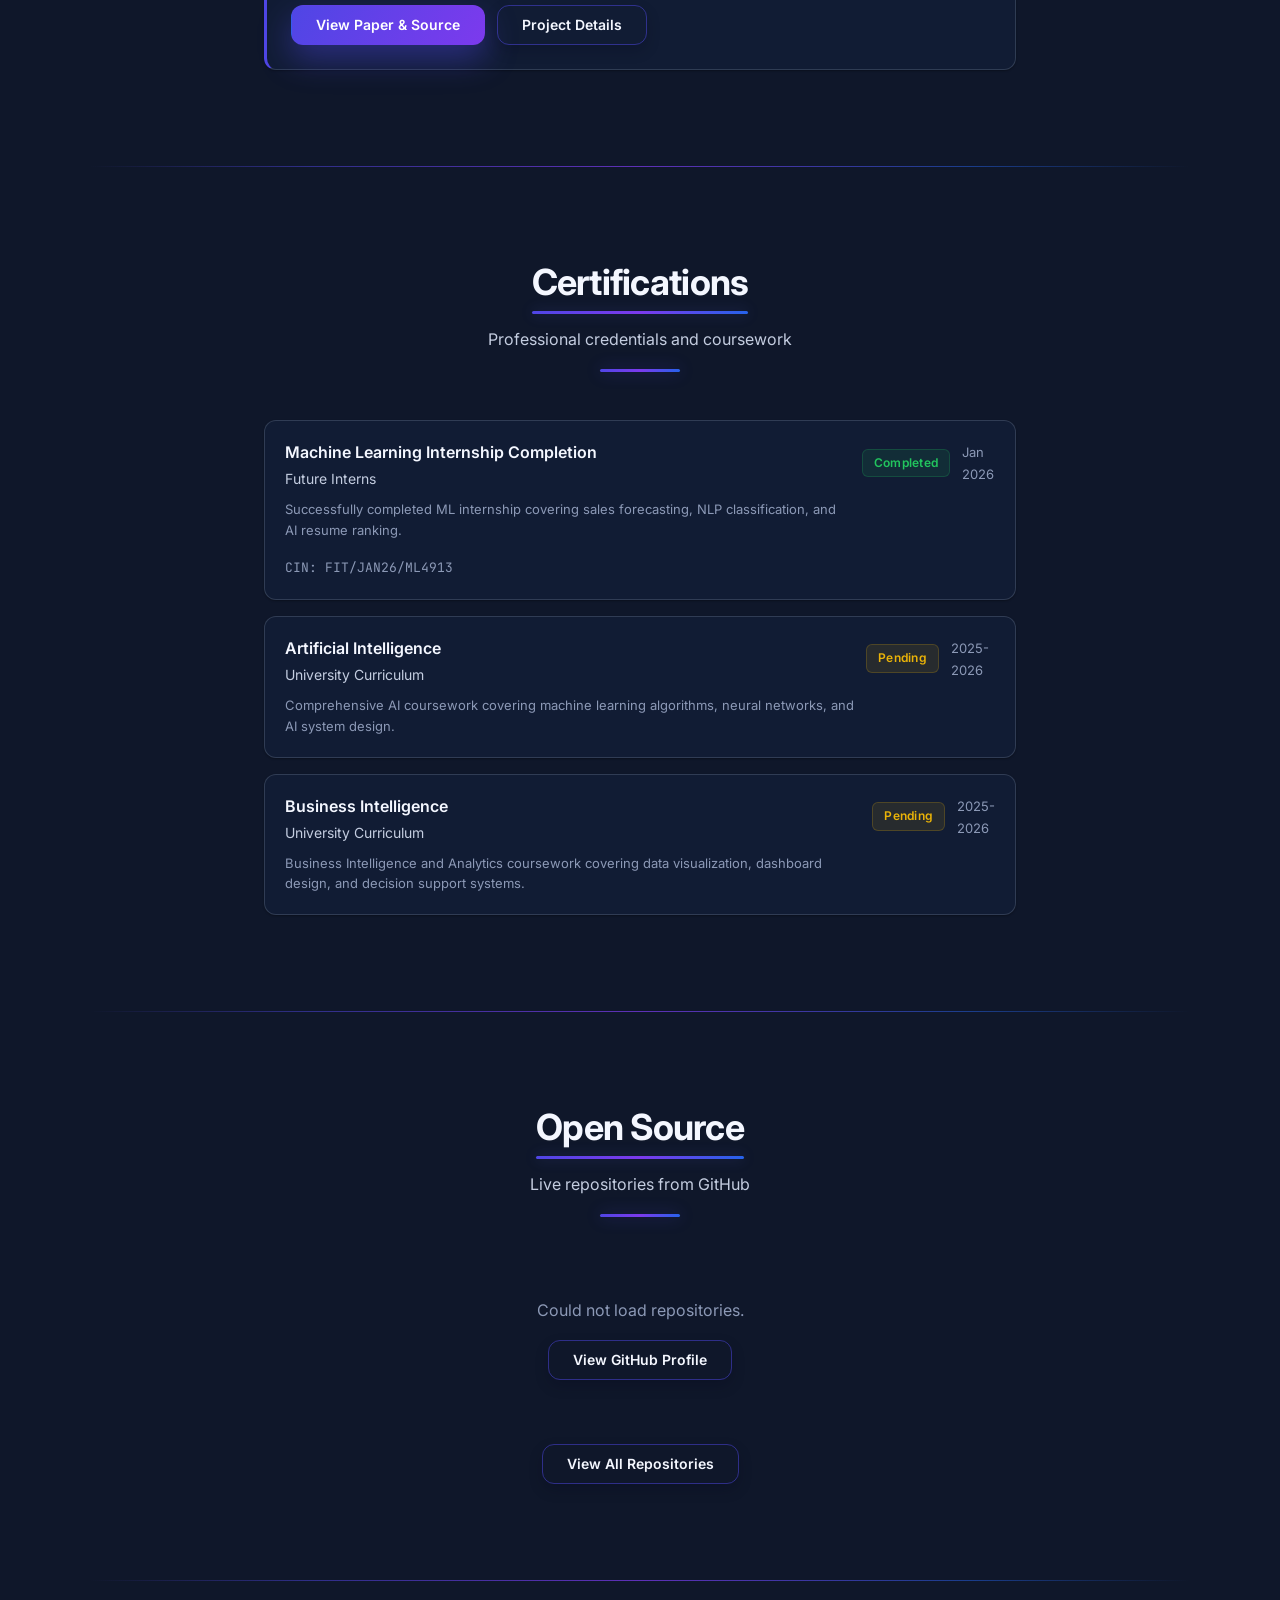
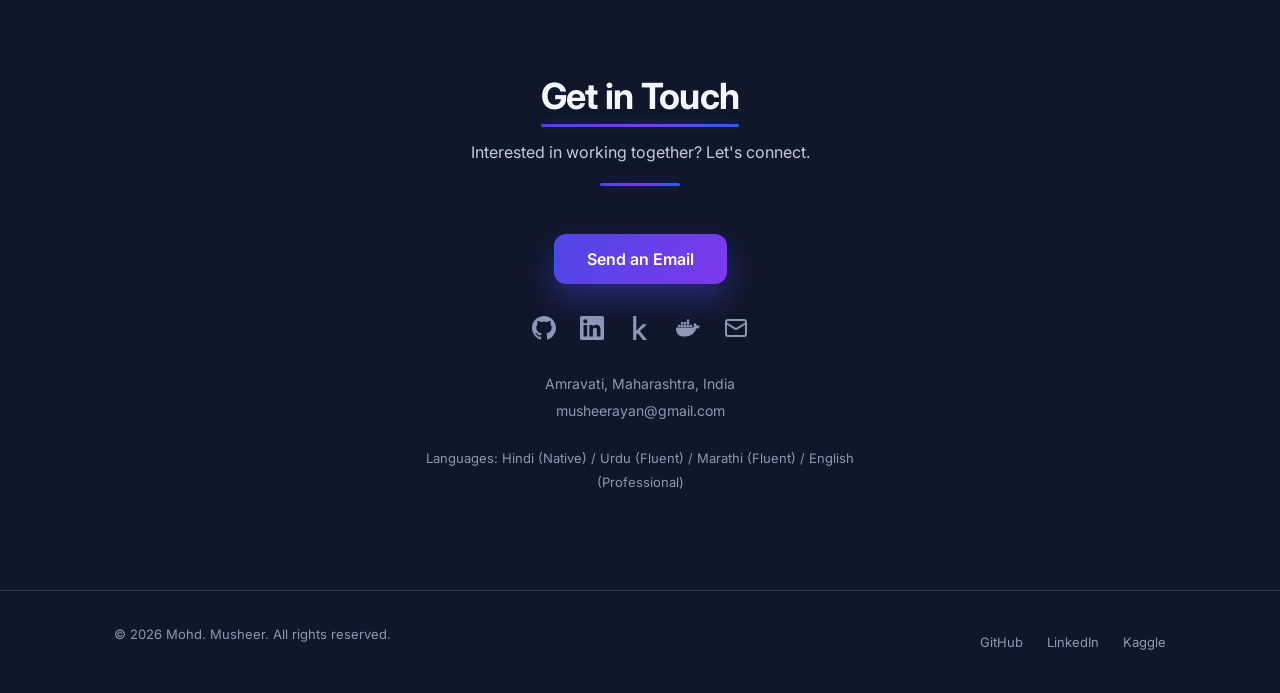
==== commit 82cf35ca: "codeShield-ai" ====
--- a/index.html
+++ b/index.html
@@ -459,19 +459,68 @@
             </div>
           </article>
 
-          <!-- CIFAR-10 -->
-          <article class="card project-card reveal-child">
-            <span class="card-category">Computer Vision</span>
-            <h3 class="card-title">CIFAR-10 Image Classifier</h3>
-            <p class="card-desc">CNN-based image classification built from scratch in PyTorch with data augmentation strategies.</p>
-            <div class="card-tags">
-              <span class="tag">Python</span>
-              <span class="tag">PyTorch</span>
-              <span class="tag">CNN</span>
-            </div>
-            <div class="card-footer">
-              <a href="https://github.com/mohd-musheer/CIFAR-10-Image-Classification-using-CNN-PyTorch" target="_blank" rel="noopener" class="card-link">View on GitHub <svg xmlns="http://www.w3.org/2000/svg" width="16" height="16" viewBox="0 0 24 24" fill="none" stroke="currentColor" stroke-width="2" stroke-linecap="round" stroke-linejoin="round"><path d="M7 17l9.2-9.2M17 17V7H7"/></svg></a>
-              <a href="https://github.com/mohd-musheer/CIFAR-10-Image-Classification-using-CNN-PyTorch" target="_blank" rel="noopener" class="card-icon" aria-label="GitHub"><svg xmlns="http://www.w3.org/2000/svg" width="18" height="18" viewBox="0 0 24 24" fill="currentColor"><path d="M12 0c-6.626 0-12 5.373-12 12 0 5.302 3.438 9.8 8.207 11.387.599.111.793-.261.793-.577v-2.234c-3.338.726-4.033-1.416-4.033-1.416-.546-1.387-1.333-1.756-1.333-1.756-1.089-.745.083-.729.083-.729 1.205.084 1.839 1.237 1.839 1.237 1.07 1.834 2.807 1.304 3.492.997.107-.775.418-1.305.762-1.604-2.665-.305-5.467-1.334-5.467-5.931 0-1.311.469-2.381 1.236-3.221-.124-.303-.535-1.524.117-3.176 0 0 1.008-.322 3.301 1.23.957-.266 1.983-.399 3.003-.404 1.02.005 2.047.138 3.006.404 2.291-1.552 3.297-1.23 3.297-1.23.653 1.653.242 2.874.118 3.176.77.84 1.235 1.911 1.235 3.221 0 4.609-2.807 5.624-5.479 5.921.43.372.823 1.102.823 2.222v3.293c0 .319.192.694.801.576 4.765-1.589 8.199-6.086 8.199-11.386 0-6.627-5.373-12-12-12z"/></svg></a>
+          <!-- MyContextAI -->
+          <article class="card project-card reveal-child">
+            <span class="card-category">RAG & AI Assistant</span>
+
+            <h3 class="card-title">MyContextAI</h3>
+
+            <p class="card-desc">
+              Dockerized Personal RAG platform that builds AI assistants from GitHub,
+              portfolios, resumes, blogs, and custom URLs using ChromaDB semantic retrieval.
+            </p>
+
+            <div class="card-tags">
+              <span class="tag">Python</span>
+              <span class="tag">FastAPI</span>
+              <span class="tag">ChromaDB</span>
+              <span class="tag">OpenRouter</span>
+              <span class="tag">Docker</span>
+            </div>
+
+            <div class="card-footer">
+              <a href="./projects/mycontextai.html" class="card-link">
+                View Details
+                <svg xmlns="http://www.w3.org/2000/svg" width="16" height="16"
+                    viewBox="0 0 24 24" fill="none" stroke="currentColor"
+                    stroke-width="2" stroke-linecap="round"
+                    stroke-linejoin="round">
+                  <path d="M5 12h14"/>
+                  <path d="m12 5 7 7-7 7"/>
+                </svg>
+              </a>
+
+              <a href="https://github.com/mohd-musheer/MyContextAI"
+                target="_blank"
+                rel="noopener"
+                class="card-icon"
+                aria-label="GitHub">
+                <svg xmlns="http://www.w3.org/2000/svg" width="18" height="18"
+                    viewBox="0 0 24 24" fill="currentColor">
+                  <path d="M12 0c-6.626 0-12 5.373-12 12
+                  0 5.302 3.438 9.8 8.207 11.387.599.111.793-.261.793-.577v-2.234
+                  c-3.338.726-4.033-1.416-4.033-1.416-.546-1.387-1.333-1.756-1.333-1.756
+                  -1.089-.745.083-.729.083-.729
+                  1.205.084 1.839 1.237 1.839 1.237
+                  1.07 1.834 2.807 1.304 3.492.997
+                  .107-.775.418-1.305.762-1.604
+                  -2.665-.305-5.467-1.334-5.467-5.931
+                  0-1.311.469-2.381 1.236-3.221
+                  -.124-.303-.535-1.524.117-3.176
+                  0 0 1.008-.322 3.301 1.23
+                  .957-.266 1.983-.399 3.003-.404
+                  1.02.005 2.047.138 3.006.404
+                  2.291-1.552 3.297-1.23 3.297-1.23
+                  .653 1.653.242 2.874.118 3.176
+                  .77.84 1.235 1.911 1.235 3.221
+                  0 4.609-2.807 5.624-5.479 5.921
+                  .43.372.823 1.102.823 2.222v3.293
+                  c0 .319.192.694.801.576
+                  4.765-1.589 8.199-6.086
+                  8.199-11.386
+                  0-6.627-5.373-12-12-12z"/>
+                </svg>
+              </a>
             </div>
           </article>
 
@@ -522,6 +571,24 @@
             <div class="card-footer">
               <a href="https://github.com/mohd-musheer/Email-Spam-Detector" target="_blank" rel="noopener" class="card-link">View on GitHub <svg xmlns="http://www.w3.org/2000/svg" width="16" height="16" viewBox="0 0 24 24" fill="none" stroke="currentColor" stroke-width="2" stroke-linecap="round" stroke-linejoin="round"><path d="M7 17l9.2-9.2M17 17V7H7"/></svg></a>
               <a href="https://github.com/mohd-musheer/Email-Spam-Detector" target="_blank" rel="noopener" class="card-icon" aria-label="GitHub"><svg xmlns="http://www.w3.org/2000/svg" width="18" height="18" viewBox="0 0 24 24" fill="currentColor"><path d="M12 0c-6.626 0-12 5.373-12 12 0 5.302 3.438 9.8 8.207 11.387.599.111.793-.261.793-.577v-2.234c-3.338.726-4.033-1.416-4.033-1.416-.546-1.387-1.333-1.756-1.333-1.756-1.089-.745.083-.729.083-.729 1.205.084 1.839 1.237 1.839 1.237 1.07 1.834 2.807 1.304 3.492.997.107-.775.418-1.305.762-1.604-2.665-.305-5.467-1.334-5.467-5.931 0-1.311.469-2.381 1.236-3.221-.124-.303-.535-1.524.117-3.176 0 0 1.008-.322 3.301 1.23.957-.266 1.983-.399 3.003-.404 1.02.005 2.047.138 3.006.404 2.291-1.552 3.297-1.23 3.297-1.23.653 1.653.242 2.874.118 3.176.77.84 1.235 1.911 1.235 3.221 0 4.609-2.807 5.624-5.479 5.921.43.372.823 1.102.823 2.222v3.293c0 .319.192.694.801.576 4.765-1.589 8.199-6.086 8.199-11.386 0-6.627-5.373-12-12-12z"/></svg></a>
+            </div>
+          </article>
+
+          <!-- CodeShield AI -->
+          <article class="card project-card reveal-child">
+            <span class="card-category">Enterprise AI Repository Security Analyzer</span>
+            <h3 class="card-title">CodeShield AI</h3>
+            <p class="card-desc">AI-powered repository security platform that combines static analysis, LLM-based semantic vulnerability detection, cross-file reasoning, and automated security reporting for GitHub, GitLab, ZIP archives, and local projects.</p>
+            <div class="card-tags">
+              <span class="tag">Python</span>
+              <span class="tag">FastAPI</span>
+              <span class="tag">Groq</span>
+              <span class="tag">Docker</span>
+              <span class="tag">GitHub Actions</span>
+            </div>
+            <div class="card-footer">
+              <a href="./projects/codeshield-ai.html" class="card-link">View Project <svg xmlns="http://www.w3.org/2000/svg" width="16" height="16" viewBox="0 0 24 24" fill="none" stroke="currentColor" stroke-width="2" stroke-linecap="round" stroke-linejoin="round"><path d="M5 12h14"/><path d="m12 5 7 7-7 7"/></svg></a>
+              <a href="https://github.com/mohd-musheer/CodeShield-AI" target="_blank" rel="noopener" class="card-icon" aria-label="CodeShield AI on GitHub"><svg xmlns="http://www.w3.org/2000/svg" width="18" height="18" viewBox="0 0 24 24" fill="currentColor"><path d="M12 0c-6.626 0-12 5.373-12 12 0 5.302 3.438 9.8 8.207 11.387.599.111.793-.261.793-.577v-2.234c-3.338.726-4.033-1.416-4.033-1.416-.546-1.387-1.333-1.756-1.333-1.756-1.089-.745.083-.729.083-.729 1.205.084 1.839 1.237 1.839 1.237 1.07 1.834 2.807 1.304 3.492.997.107-.775.418-1.305.762-1.604-2.665-.305-5.467-1.334-5.467-5.931 0-1.311.469-2.381 1.236-3.221-.124-.303-.535-1.524.117-3.176 0 0 1.008-.322 3.301 1.23.957-.266 1.983-.399 3.003-.404 1.02.005 2.047.138 3.006.404 2.291-1.552 3.297-1.23 3.297-1.23.653 1.653.242 2.874.118 3.176.77.84 1.235 1.911 1.235 3.221 0 4.609-2.807 5.624-5.479 5.921.43.372.823 1.102.823 2.222v3.293c0 .319.192.694.801.576 4.765-1.589 8.199-6.086 8.199-11.386 0-6.627-5.373-12-12-12z"/></svg></a>
             </div>
           </article>
 
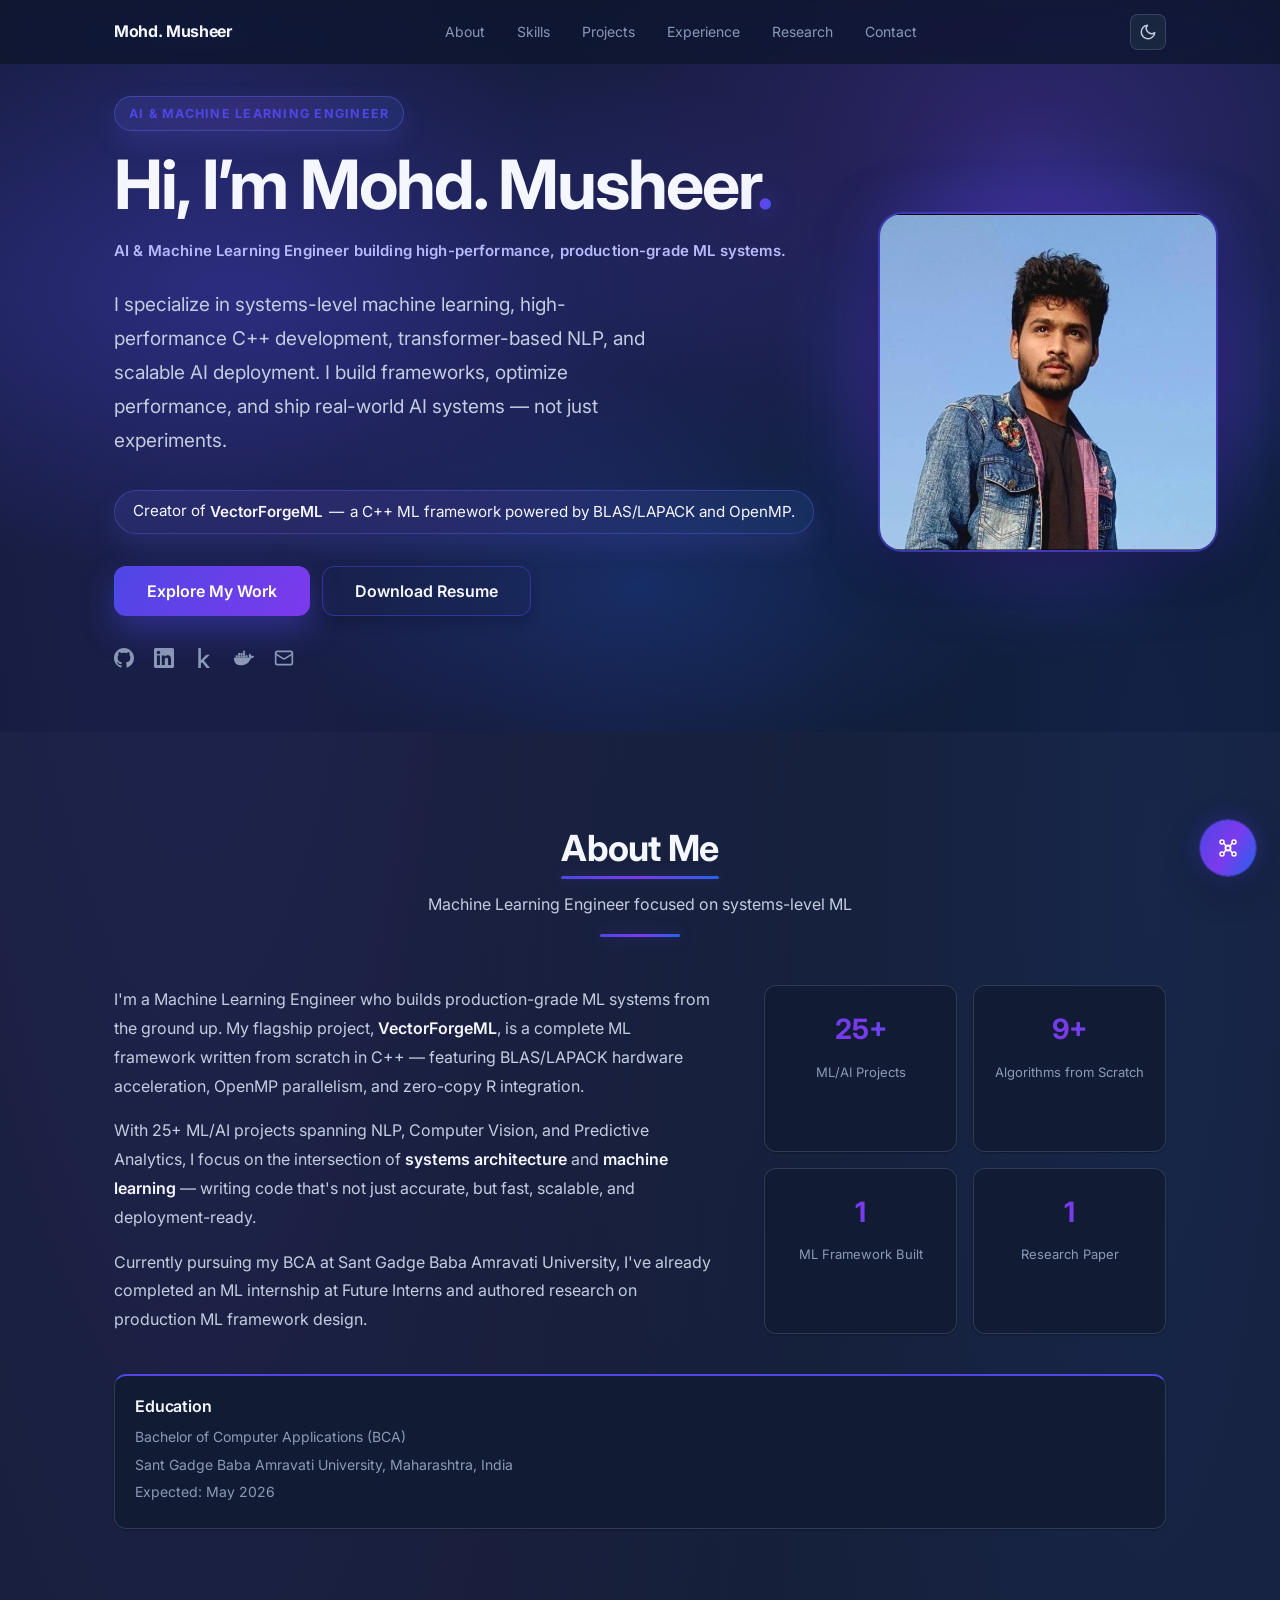
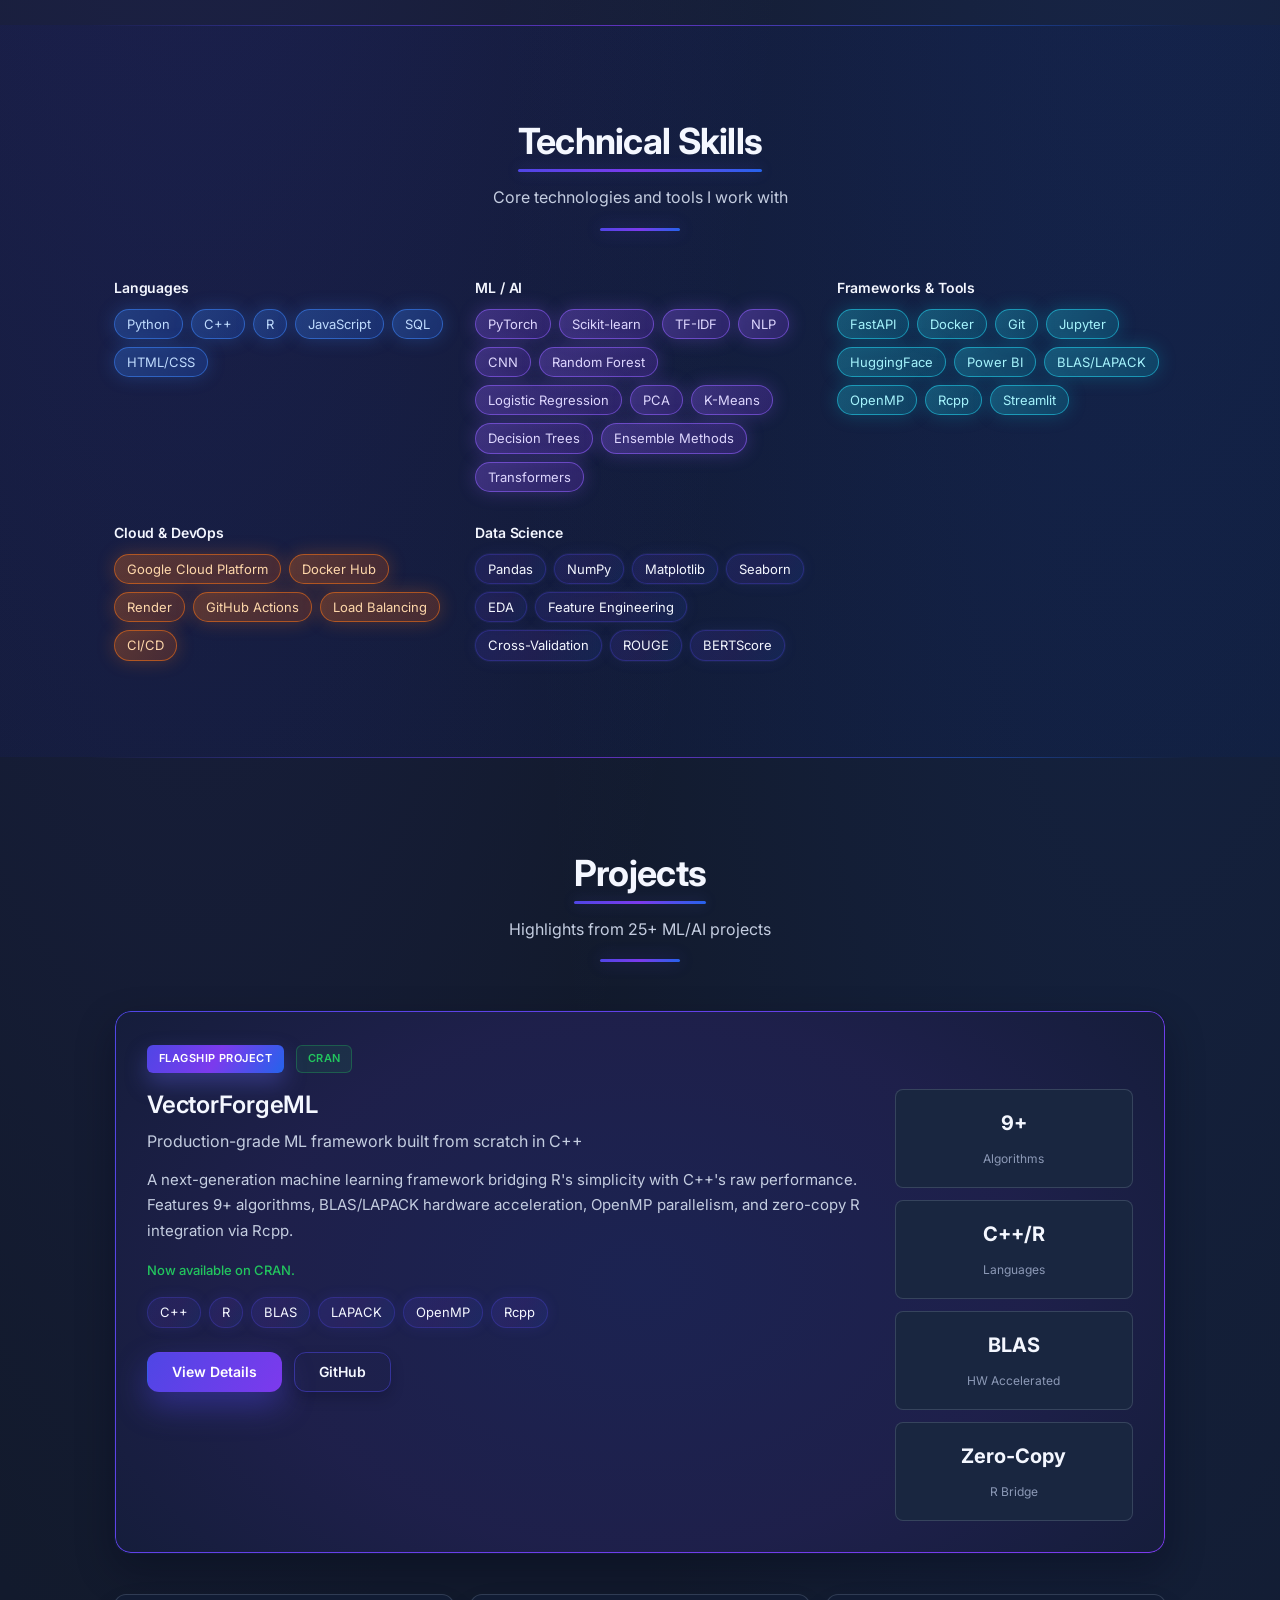
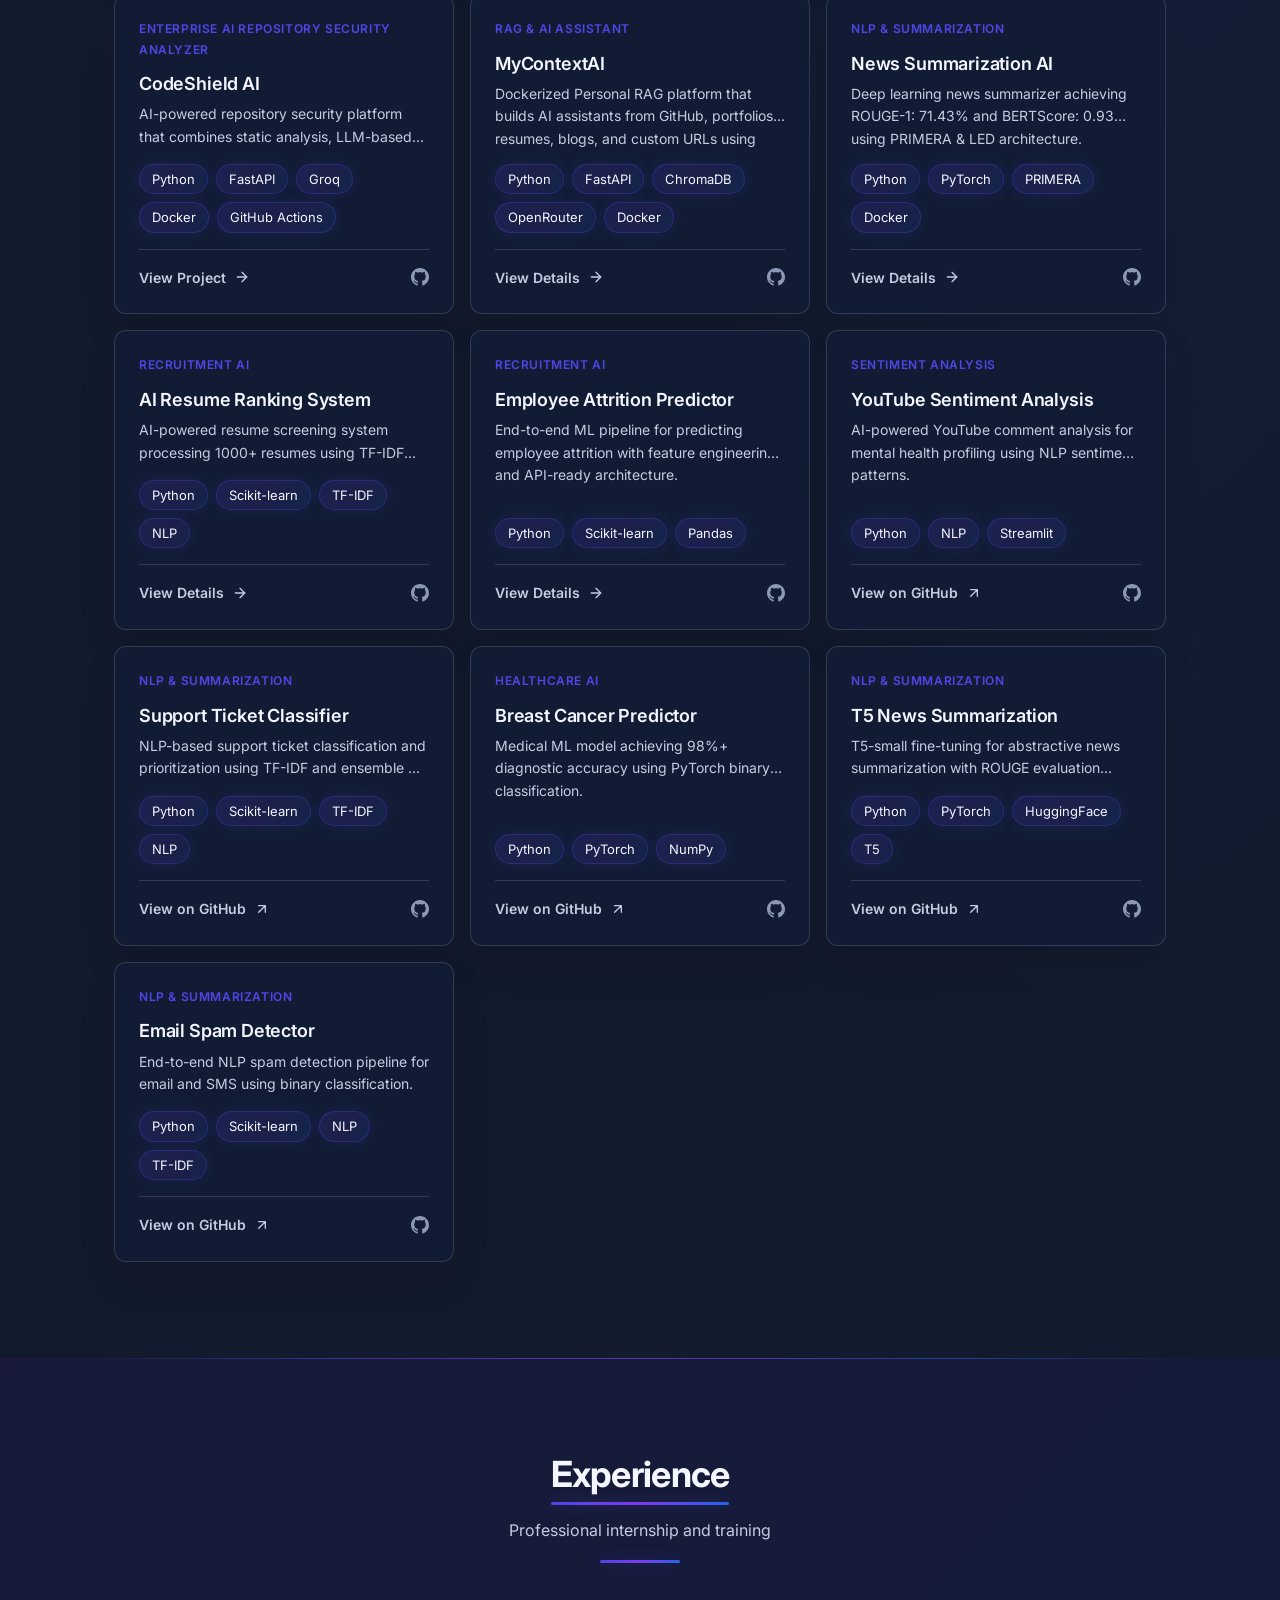
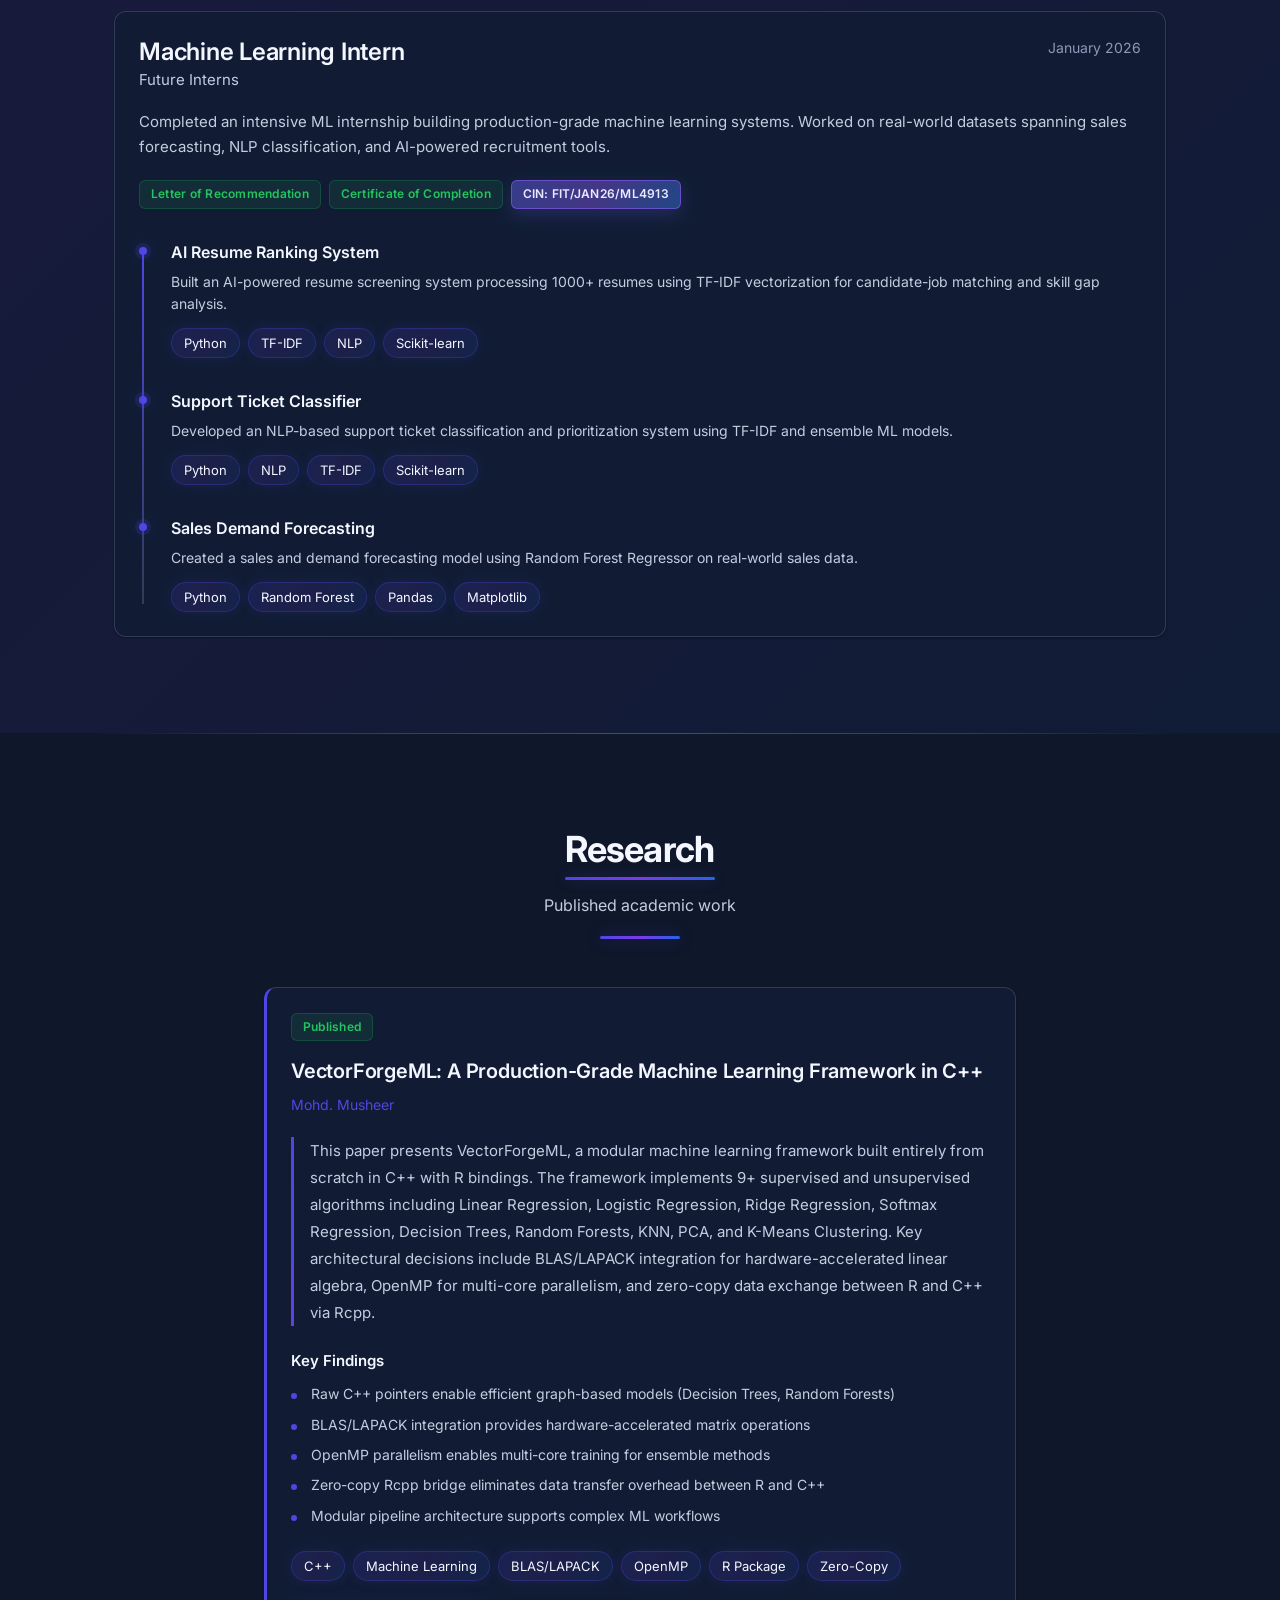
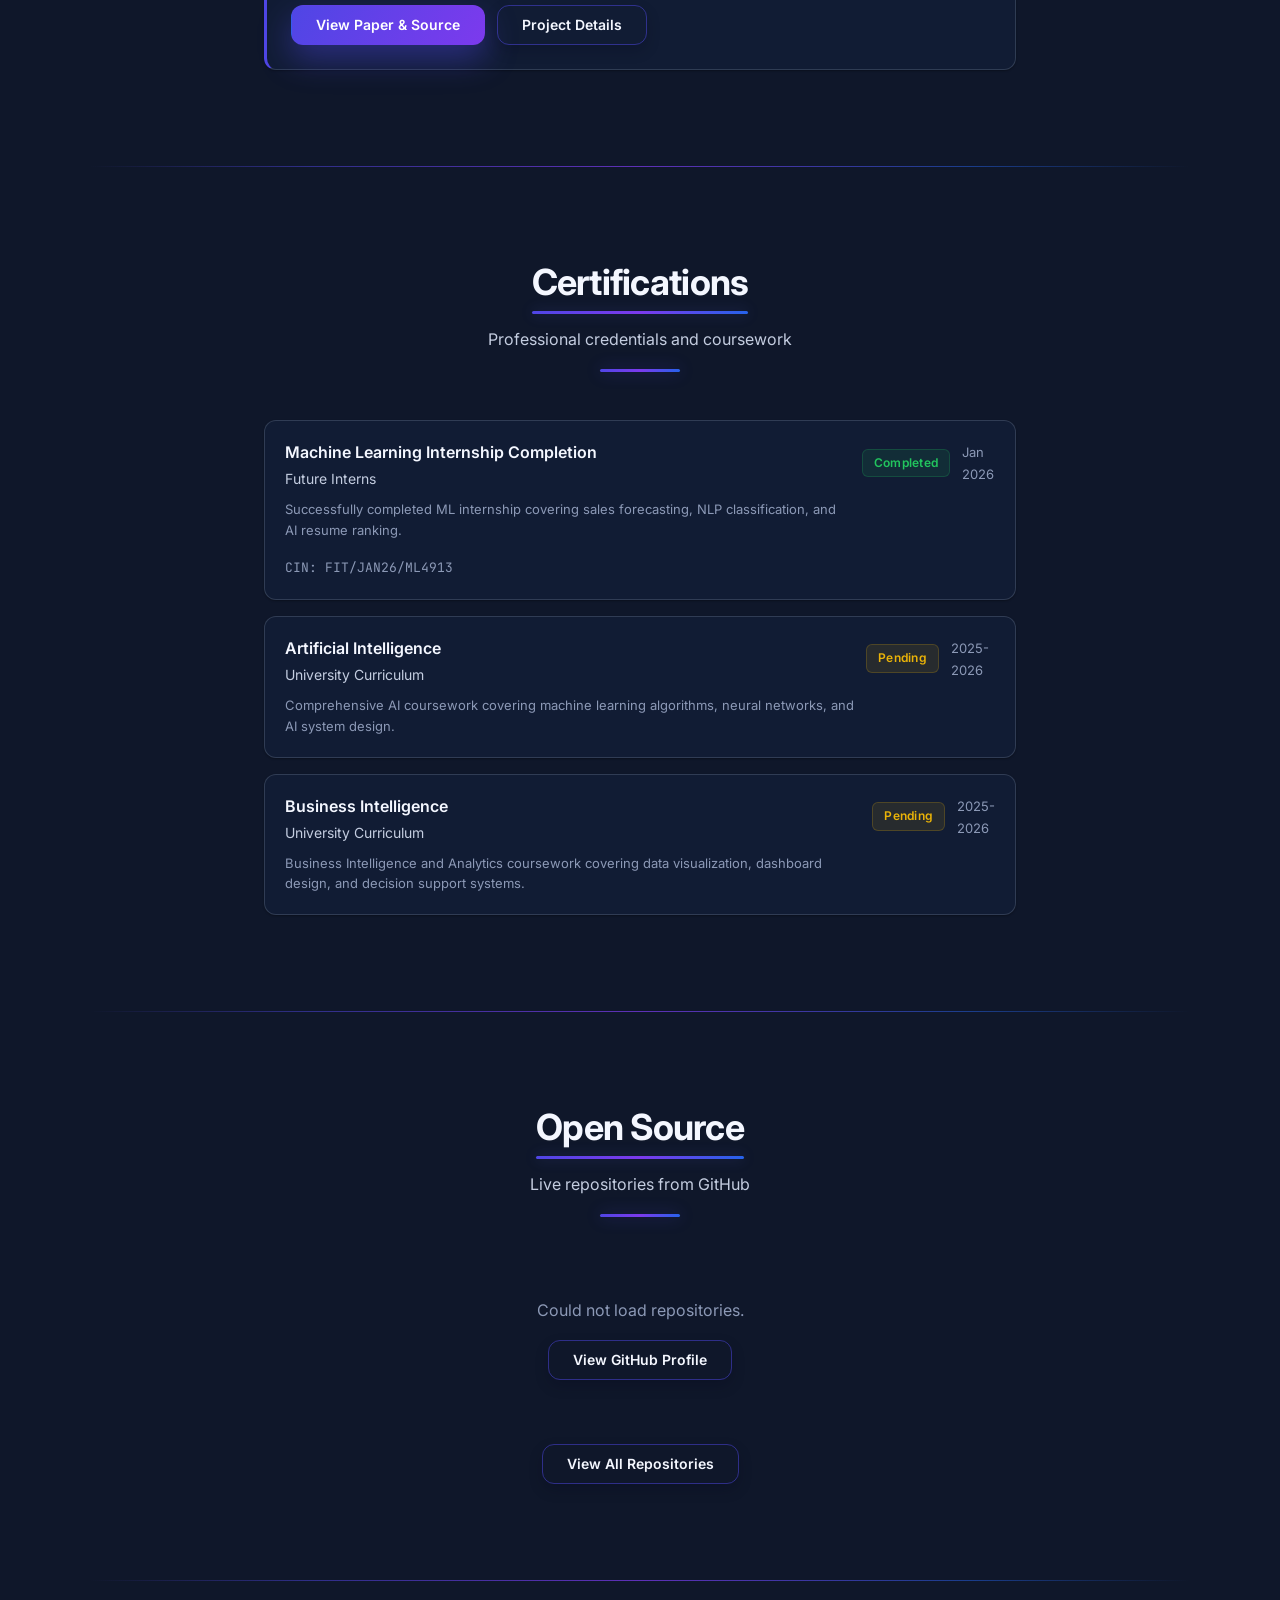
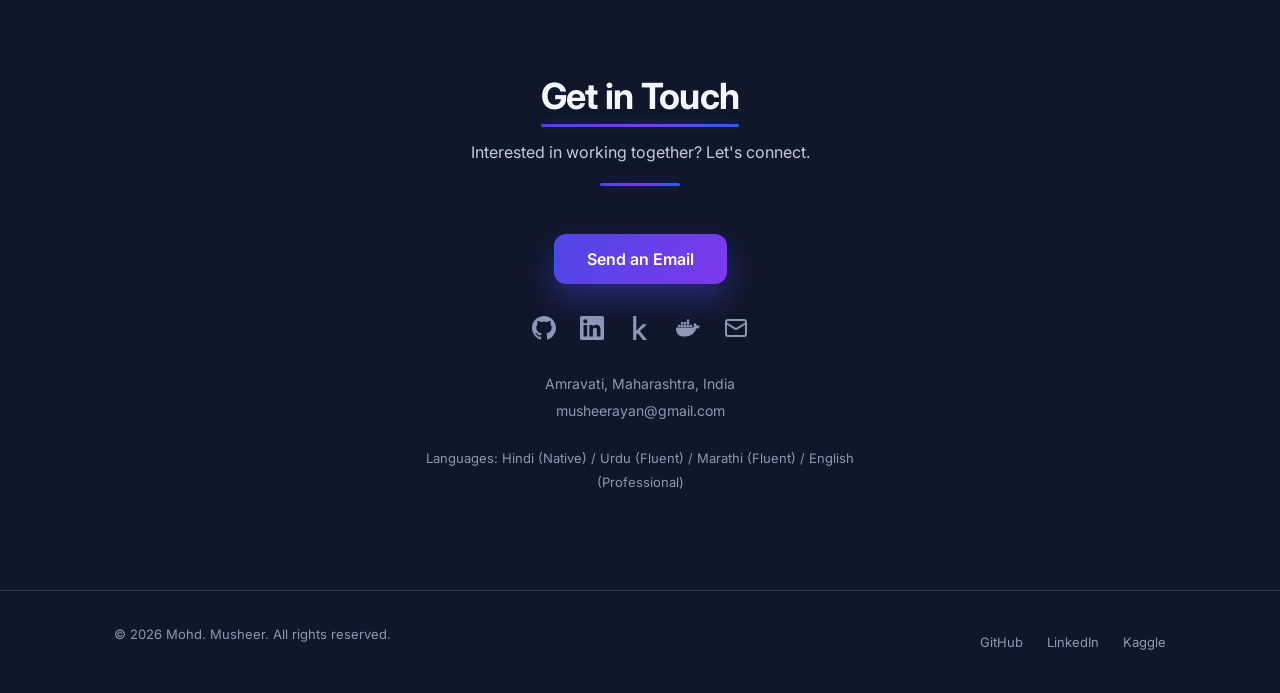
==== commit daeaaa52: "my context ai" ====
--- a/index.html
+++ b/index.html
@@ -376,86 +376,21 @@
         <!-- Project Grid -->
         <div class="project-grid reveal">
 
-          <!-- News Summarization AI -->
-          <article class="card project-card reveal-child">
-            <span class="card-category">NLP & Summarization</span>
-            <h3 class="card-title">News Summarization AI</h3>
-            <p class="card-desc">Deep learning news summarizer achieving ROUGE-1: 71.43% and BERTScore: 0.93 using PRIMERA &amp; LED architecture.</p>
-            <div class="card-tags">
-              <span class="tag">Python</span>
-              <span class="tag">PyTorch</span>
-              <span class="tag">PRIMERA</span>
+          <!-- CodeShield AI -->
+          <article class="card project-card reveal-child">
+            <span class="card-category">Enterprise AI Repository Security Analyzer</span>
+            <h3 class="card-title">CodeShield AI</h3>
+            <p class="card-desc">AI-powered repository security platform that combines static analysis, LLM-based semantic vulnerability detection, cross-file reasoning, and automated security reporting for GitHub, GitLab, ZIP archives, and local projects.</p>
+            <div class="card-tags">
+              <span class="tag">Python</span>
+              <span class="tag">FastAPI</span>
+              <span class="tag">Groq</span>
               <span class="tag">Docker</span>
-            </div>
-            <div class="card-footer">
-              <a href="./projects/indian-news-summarizer.html" class="card-link">View Details <svg xmlns="http://www.w3.org/2000/svg" width="16" height="16" viewBox="0 0 24 24" fill="none" stroke="currentColor" stroke-width="2" stroke-linecap="round" stroke-linejoin="round"><path d="M5 12h14"/><path d="m12 5 7 7-7 7"/></svg></a>
-              <a href="https://github.com/mohd-musheer/News-Summarization-AI" target="_blank" rel="noopener" class="card-icon" aria-label="GitHub"><svg xmlns="http://www.w3.org/2000/svg" width="18" height="18" viewBox="0 0 24 24" fill="currentColor"><path d="M12 0c-6.626 0-12 5.373-12 12 0 5.302 3.438 9.8 8.207 11.387.599.111.793-.261.793-.577v-2.234c-3.338.726-4.033-1.416-4.033-1.416-.546-1.387-1.333-1.756-1.333-1.756-1.089-.745.083-.729.083-.729 1.205.084 1.839 1.237 1.839 1.237 1.07 1.834 2.807 1.304 3.492.997.107-.775.418-1.305.762-1.604-2.665-.305-5.467-1.334-5.467-5.931 0-1.311.469-2.381 1.236-3.221-.124-.303-.535-1.524.117-3.176 0 0 1.008-.322 3.301 1.23.957-.266 1.983-.399 3.003-.404 1.02.005 2.047.138 3.006.404 2.291-1.552 3.297-1.23 3.297-1.23.653 1.653.242 2.874.118 3.176.77.84 1.235 1.911 1.235 3.221 0 4.609-2.807 5.624-5.479 5.921.43.372.823 1.102.823 2.222v3.293c0 .319.192.694.801.576 4.765-1.589 8.199-6.086 8.199-11.386 0-6.627-5.373-12-12-12z"/></svg></a>
-            </div>
-          </article>
-
-          <!-- AI Resume Ranking System -->
-          <article class="card project-card reveal-child">
-            <span class="card-category">Recruitment AI</span>
-            <h3 class="card-title">AI Resume Ranking System</h3>
-            <p class="card-desc">AI-powered resume screening system processing 1000+ resumes using TF-IDF vectorization for candidate-job matching.</p>
-            <div class="card-tags">
-              <span class="tag">Python</span>
-              <span class="tag">Scikit-learn</span>
-              <span class="tag">TF-IDF</span>
-              <span class="tag">NLP</span>
-            </div>
-            <div class="card-footer">
-              <a href="./projects/resume-ranker.html" class="card-link">View Details <svg xmlns="http://www.w3.org/2000/svg" width="16" height="16" viewBox="0 0 24 24" fill="none" stroke="currentColor" stroke-width="2" stroke-linecap="round" stroke-linejoin="round"><path d="M5 12h14"/><path d="m12 5 7 7-7 7"/></svg></a>
-              <a href="https://github.com/mohd-musheer/AI-Resume-Rranking-System" target="_blank" rel="noopener" class="card-icon" aria-label="GitHub"><svg xmlns="http://www.w3.org/2000/svg" width="18" height="18" viewBox="0 0 24 24" fill="currentColor"><path d="M12 0c-6.626 0-12 5.373-12 12 0 5.302 3.438 9.8 8.207 11.387.599.111.793-.261.793-.577v-2.234c-3.338.726-4.033-1.416-4.033-1.416-.546-1.387-1.333-1.756-1.333-1.756-1.089-.745.083-.729.083-.729 1.205.084 1.839 1.237 1.839 1.237 1.07 1.834 2.807 1.304 3.492.997.107-.775.418-1.305.762-1.604-2.665-.305-5.467-1.334-5.467-5.931 0-1.311.469-2.381 1.236-3.221-.124-.303-.535-1.524.117-3.176 0 0 1.008-.322 3.301 1.23.957-.266 1.983-.399 3.003-.404 1.02.005 2.047.138 3.006.404 2.291-1.552 3.297-1.23 3.297-1.23.653 1.653.242 2.874.118 3.176.77.84 1.235 1.911 1.235 3.221 0 4.609-2.807 5.624-5.479 5.921.43.372.823 1.102.823 2.222v3.293c0 .319.192.694.801.576 4.765-1.589 8.199-6.086 8.199-11.386 0-6.627-5.373-12-12-12z"/></svg></a>
-            </div>
-          </article>
-
-          <!-- Employee Attrition Model -->
-          <article class="card project-card reveal-child">
-            <span class="card-category">Recruitment AI</span>
-            <h3 class="card-title">Employee Attrition Predictor</h3>
-            <p class="card-desc">End-to-end ML pipeline for predicting employee attrition with feature engineering and API-ready architecture.</p>
-            <div class="card-tags">
-              <span class="tag">Python</span>
-              <span class="tag">Scikit-learn</span>
-              <span class="tag">Pandas</span>
-            </div>
-            <div class="card-footer">
-              <a href="./projects/attrition-predictor.html" class="card-link">View Details <svg xmlns="http://www.w3.org/2000/svg" width="16" height="16" viewBox="0 0 24 24" fill="none" stroke="currentColor" stroke-width="2" stroke-linecap="round" stroke-linejoin="round"><path d="M5 12h14"/><path d="m12 5 7 7-7 7"/></svg></a>
-              <a href="https://github.com/mohd-musheer/Employee-Attrition-Model" target="_blank" rel="noopener" class="card-icon" aria-label="GitHub"><svg xmlns="http://www.w3.org/2000/svg" width="18" height="18" viewBox="0 0 24 24" fill="currentColor"><path d="M12 0c-6.626 0-12 5.373-12 12 0 5.302 3.438 9.8 8.207 11.387.599.111.793-.261.793-.577v-2.234c-3.338.726-4.033-1.416-4.033-1.416-.546-1.387-1.333-1.756-1.333-1.756-1.089-.745.083-.729.083-.729 1.205.084 1.839 1.237 1.839 1.237 1.07 1.834 2.807 1.304 3.492.997.107-.775.418-1.305.762-1.604-2.665-.305-5.467-1.334-5.467-5.931 0-1.311.469-2.381 1.236-3.221-.124-.303-.535-1.524.117-3.176 0 0 1.008-.322 3.301 1.23.957-.266 1.983-.399 3.003-.404 1.02.005 2.047.138 3.006.404 2.291-1.552 3.297-1.23 3.297-1.23.653 1.653.242 2.874.118 3.176.77.84 1.235 1.911 1.235 3.221 0 4.609-2.807 5.624-5.479 5.921.43.372.823 1.102.823 2.222v3.293c0 .319.192.694.801.576 4.765-1.589 8.199-6.086 8.199-11.386 0-6.627-5.373-12-12-12z"/></svg></a>
-            </div>
-          </article>
-
-          <!-- YouTube Sentiment -->
-          <article class="card project-card reveal-child">
-            <span class="card-category">Sentiment Analysis</span>
-            <h3 class="card-title">YouTube Sentiment Analysis</h3>
-            <p class="card-desc">AI-powered YouTube comment analysis for mental health profiling using NLP sentiment patterns.</p>
-            <div class="card-tags">
-              <span class="tag">Python</span>
-              <span class="tag">NLP</span>
-              <span class="tag">Streamlit</span>
-            </div>
-            <div class="card-footer">
-              <a href="https://github.com/mohd-musheer/YouTube-Comments-Sentiment-Analysis" target="_blank" rel="noopener" class="card-link">View on GitHub <svg xmlns="http://www.w3.org/2000/svg" width="16" height="16" viewBox="0 0 24 24" fill="none" stroke="currentColor" stroke-width="2" stroke-linecap="round" stroke-linejoin="round"><path d="M7 17l9.2-9.2M17 17V7H7"/></svg></a>
-              <a href="https://github.com/mohd-musheer/YouTube-Comments-Sentiment-Analysis" target="_blank" rel="noopener" class="card-icon" aria-label="GitHub"><svg xmlns="http://www.w3.org/2000/svg" width="18" height="18" viewBox="0 0 24 24" fill="currentColor"><path d="M12 0c-6.626 0-12 5.373-12 12 0 5.302 3.438 9.8 8.207 11.387.599.111.793-.261.793-.577v-2.234c-3.338.726-4.033-1.416-4.033-1.416-.546-1.387-1.333-1.756-1.333-1.756-1.089-.745.083-.729.083-.729 1.205.084 1.839 1.237 1.839 1.237 1.07 1.834 2.807 1.304 3.492.997.107-.775.418-1.305.762-1.604-2.665-.305-5.467-1.334-5.467-5.931 0-1.311.469-2.381 1.236-3.221-.124-.303-.535-1.524.117-3.176 0 0 1.008-.322 3.301 1.23.957-.266 1.983-.399 3.003-.404 1.02.005 2.047.138 3.006.404 2.291-1.552 3.297-1.23 3.297-1.23.653 1.653.242 2.874.118 3.176.77.84 1.235 1.911 1.235 3.221 0 4.609-2.807 5.624-5.479 5.921.43.372.823 1.102.823 2.222v3.293c0 .319.192.694.801.576 4.765-1.589 8.199-6.086 8.199-11.386 0-6.627-5.373-12-12-12z"/></svg></a>
-            </div>
-          </article>
-
-          <!-- Support Ticket Classifier -->
-          <article class="card project-card reveal-child">
-            <span class="card-category">NLP & Summarization</span>
-            <h3 class="card-title">Support Ticket Classifier</h3>
-            <p class="card-desc">NLP-based support ticket classification and prioritization using TF-IDF and ensemble ML models.</p>
-            <div class="card-tags">
-              <span class="tag">Python</span>
-              <span class="tag">Scikit-learn</span>
-              <span class="tag">TF-IDF</span>
-              <span class="tag">NLP</span>
-            </div>
-            <div class="card-footer">
-              <a href="https://github.com/mohd-musheer/Support-Ticket-Classifier" target="_blank" rel="noopener" class="card-link">View on GitHub <svg xmlns="http://www.w3.org/2000/svg" width="16" height="16" viewBox="0 0 24 24" fill="none" stroke="currentColor" stroke-width="2" stroke-linecap="round" stroke-linejoin="round"><path d="M7 17l9.2-9.2M17 17V7H7"/></svg></a>
-              <a href="https://github.com/mohd-musheer/Support-Ticket-Classifier" target="_blank" rel="noopener" class="card-icon" aria-label="GitHub"><svg xmlns="http://www.w3.org/2000/svg" width="18" height="18" viewBox="0 0 24 24" fill="currentColor"><path d="M12 0c-6.626 0-12 5.373-12 12 0 5.302 3.438 9.8 8.207 11.387.599.111.793-.261.793-.577v-2.234c-3.338.726-4.033-1.416-4.033-1.416-.546-1.387-1.333-1.756-1.333-1.756-1.089-.745.083-.729.083-.729 1.205.084 1.839 1.237 1.839 1.237 1.07 1.834 2.807 1.304 3.492.997.107-.775.418-1.305.762-1.604-2.665-.305-5.467-1.334-5.467-5.931 0-1.311.469-2.381 1.236-3.221-.124-.303-.535-1.524.117-3.176 0 0 1.008-.322 3.301 1.23.957-.266 1.983-.399 3.003-.404 1.02.005 2.047.138 3.006.404 2.291-1.552 3.297-1.23 3.297-1.23.653 1.653.242 2.874.118 3.176.77.84 1.235 1.911 1.235 3.221 0 4.609-2.807 5.624-5.479 5.921.43.372.823 1.102.823 2.222v3.293c0 .319.192.694.801.576 4.765-1.589 8.199-6.086 8.199-11.386 0-6.627-5.373-12-12-12z"/></svg></a>
+              <span class="tag">GitHub Actions</span>
+            </div>
+            <div class="card-footer">
+              <a href="./projects/codeshield-ai.html" class="card-link">View Project <svg xmlns="http://www.w3.org/2000/svg" width="16" height="16" viewBox="0 0 24 24" fill="none" stroke="currentColor" stroke-width="2" stroke-linecap="round" stroke-linejoin="round"><path d="M5 12h14"/><path d="m12 5 7 7-7 7"/></svg></a>
+              <a href="https://github.com/mohd-musheer/CodeShield-AI" target="_blank" rel="noopener" class="card-icon" aria-label="CodeShield AI on GitHub"><svg xmlns="http://www.w3.org/2000/svg" width="18" height="18" viewBox="0 0 24 24" fill="currentColor"><path d="M12 0c-6.626 0-12 5.373-12 12 0 5.302 3.438 9.8 8.207 11.387.599.111.793-.261.793-.577v-2.234c-3.338.726-4.033-1.416-4.033-1.416-.546-1.387-1.333-1.756-1.333-1.756-1.089-.745.083-.729.083-.729 1.205.084 1.839 1.237 1.839 1.237 1.07 1.834 2.807 1.304 3.492.997.107-.775.418-1.305.762-1.604-2.665-.305-5.467-1.334-5.467-5.931 0-1.311.469-2.381 1.236-3.221-.124-.303-.535-1.524.117-3.176 0 0 1.008-.322 3.301 1.23.957-.266 1.983-.399 3.003-.404 1.02.005 2.047.138 3.006.404 2.291-1.552 3.297-1.23 3.297-1.23.653 1.653.242 2.874.118 3.176.77.84 1.235 1.911 1.235 3.221 0 4.609-2.807 5.624-5.479 5.921.43.372.823 1.102.823 2.222v3.293c0 .319.192.694.801.576 4.765-1.589 8.199-6.086 8.199-11.386 0-6.627-5.373-12-12-12z"/></svg></a>
             </div>
           </article>
 
@@ -524,6 +459,91 @@
             </div>
           </article>
 
+          <!-- News Summarization AI -->
+          <article class="card project-card reveal-child">
+            <span class="card-category">NLP & Summarization</span>
+            <h3 class="card-title">News Summarization AI</h3>
+            <p class="card-desc">Deep learning news summarizer achieving ROUGE-1: 71.43% and BERTScore: 0.93 using PRIMERA &amp; LED architecture.</p>
+            <div class="card-tags">
+              <span class="tag">Python</span>
+              <span class="tag">PyTorch</span>
+              <span class="tag">PRIMERA</span>
+              <span class="tag">Docker</span>
+            </div>
+            <div class="card-footer">
+              <a href="./projects/indian-news-summarizer.html" class="card-link">View Details <svg xmlns="http://www.w3.org/2000/svg" width="16" height="16" viewBox="0 0 24 24" fill="none" stroke="currentColor" stroke-width="2" stroke-linecap="round" stroke-linejoin="round"><path d="M5 12h14"/><path d="m12 5 7 7-7 7"/></svg></a>
+              <a href="https://github.com/mohd-musheer/News-Summarization-AI" target="_blank" rel="noopener" class="card-icon" aria-label="GitHub"><svg xmlns="http://www.w3.org/2000/svg" width="18" height="18" viewBox="0 0 24 24" fill="currentColor"><path d="M12 0c-6.626 0-12 5.373-12 12 0 5.302 3.438 9.8 8.207 11.387.599.111.793-.261.793-.577v-2.234c-3.338.726-4.033-1.416-4.033-1.416-.546-1.387-1.333-1.756-1.333-1.756-1.089-.745.083-.729.083-.729 1.205.084 1.839 1.237 1.839 1.237 1.07 1.834 2.807 1.304 3.492.997.107-.775.418-1.305.762-1.604-2.665-.305-5.467-1.334-5.467-5.931 0-1.311.469-2.381 1.236-3.221-.124-.303-.535-1.524.117-3.176 0 0 1.008-.322 3.301 1.23.957-.266 1.983-.399 3.003-.404 1.02.005 2.047.138 3.006.404 2.291-1.552 3.297-1.23 3.297-1.23.653 1.653.242 2.874.118 3.176.77.84 1.235 1.911 1.235 3.221 0 4.609-2.807 5.624-5.479 5.921.43.372.823 1.102.823 2.222v3.293c0 .319.192.694.801.576 4.765-1.589 8.199-6.086 8.199-11.386 0-6.627-5.373-12-12-12z"/></svg></a>
+            </div>
+          </article>
+
+          <!-- AI Resume Ranking System -->
+          <article class="card project-card reveal-child">
+            <span class="card-category">Recruitment AI</span>
+            <h3 class="card-title">AI Resume Ranking System</h3>
+            <p class="card-desc">AI-powered resume screening system processing 1000+ resumes using TF-IDF vectorization for candidate-job matching.</p>
+            <div class="card-tags">
+              <span class="tag">Python</span>
+              <span class="tag">Scikit-learn</span>
+              <span class="tag">TF-IDF</span>
+              <span class="tag">NLP</span>
+            </div>
+            <div class="card-footer">
+              <a href="./projects/resume-ranker.html" class="card-link">View Details <svg xmlns="http://www.w3.org/2000/svg" width="16" height="16" viewBox="0 0 24 24" fill="none" stroke="currentColor" stroke-width="2" stroke-linecap="round" stroke-linejoin="round"><path d="M5 12h14"/><path d="m12 5 7 7-7 7"/></svg></a>
+              <a href="https://github.com/mohd-musheer/AI-Resume-Rranking-System" target="_blank" rel="noopener" class="card-icon" aria-label="GitHub"><svg xmlns="http://www.w3.org/2000/svg" width="18" height="18" viewBox="0 0 24 24" fill="currentColor"><path d="M12 0c-6.626 0-12 5.373-12 12 0 5.302 3.438 9.8 8.207 11.387.599.111.793-.261.793-.577v-2.234c-3.338.726-4.033-1.416-4.033-1.416-.546-1.387-1.333-1.756-1.333-1.756-1.089-.745.083-.729.083-.729 1.205.084 1.839 1.237 1.839 1.237 1.07 1.834 2.807 1.304 3.492.997.107-.775.418-1.305.762-1.604-2.665-.305-5.467-1.334-5.467-5.931 0-1.311.469-2.381 1.236-3.221-.124-.303-.535-1.524.117-3.176 0 0 1.008-.322 3.301 1.23.957-.266 1.983-.399 3.003-.404 1.02.005 2.047.138 3.006.404 2.291-1.552 3.297-1.23 3.297-1.23.653 1.653.242 2.874.118 3.176.77.84 1.235 1.911 1.235 3.221 0 4.609-2.807 5.624-5.479 5.921.43.372.823 1.102.823 2.222v3.293c0 .319.192.694.801.576 4.765-1.589 8.199-6.086 8.199-11.386 0-6.627-5.373-12-12-12z"/></svg></a>
+            </div>
+          </article>
+
+          <!-- Employee Attrition Model -->
+          <article class="card project-card reveal-child">
+            <span class="card-category">Recruitment AI</span>
+            <h3 class="card-title">Employee Attrition Predictor</h3>
+            <p class="card-desc">End-to-end ML pipeline for predicting employee attrition with feature engineering and API-ready architecture.</p>
+            <div class="card-tags">
+              <span class="tag">Python</span>
+              <span class="tag">Scikit-learn</span>
+              <span class="tag">Pandas</span>
+            </div>
+            <div class="card-footer">
+              <a href="./projects/attrition-predictor.html" class="card-link">View Details <svg xmlns="http://www.w3.org/2000/svg" width="16" height="16" viewBox="0 0 24 24" fill="none" stroke="currentColor" stroke-width="2" stroke-linecap="round" stroke-linejoin="round"><path d="M5 12h14"/><path d="m12 5 7 7-7 7"/></svg></a>
+              <a href="https://github.com/mohd-musheer/Employee-Attrition-Model" target="_blank" rel="noopener" class="card-icon" aria-label="GitHub"><svg xmlns="http://www.w3.org/2000/svg" width="18" height="18" viewBox="0 0 24 24" fill="currentColor"><path d="M12 0c-6.626 0-12 5.373-12 12 0 5.302 3.438 9.8 8.207 11.387.599.111.793-.261.793-.577v-2.234c-3.338.726-4.033-1.416-4.033-1.416-.546-1.387-1.333-1.756-1.333-1.756-1.089-.745.083-.729.083-.729 1.205.084 1.839 1.237 1.839 1.237 1.07 1.834 2.807 1.304 3.492.997.107-.775.418-1.305.762-1.604-2.665-.305-5.467-1.334-5.467-5.931 0-1.311.469-2.381 1.236-3.221-.124-.303-.535-1.524.117-3.176 0 0 1.008-.322 3.301 1.23.957-.266 1.983-.399 3.003-.404 1.02.005 2.047.138 3.006.404 2.291-1.552 3.297-1.23 3.297-1.23.653 1.653.242 2.874.118 3.176.77.84 1.235 1.911 1.235 3.221 0 4.609-2.807 5.624-5.479 5.921.43.372.823 1.102.823 2.222v3.293c0 .319.192.694.801.576 4.765-1.589 8.199-6.086 8.199-11.386 0-6.627-5.373-12-12-12z"/></svg></a>
+            </div>
+          </article>
+
+          <!-- YouTube Sentiment -->
+          <article class="card project-card reveal-child">
+            <span class="card-category">Sentiment Analysis</span>
+            <h3 class="card-title">YouTube Sentiment Analysis</h3>
+            <p class="card-desc">AI-powered YouTube comment analysis for mental health profiling using NLP sentiment patterns.</p>
+            <div class="card-tags">
+              <span class="tag">Python</span>
+              <span class="tag">NLP</span>
+              <span class="tag">Streamlit</span>
+            </div>
+            <div class="card-footer">
+              <a href="https://github.com/mohd-musheer/YouTube-Comments-Sentiment-Analysis" target="_blank" rel="noopener" class="card-link">View on GitHub <svg xmlns="http://www.w3.org/2000/svg" width="16" height="16" viewBox="0 0 24 24" fill="none" stroke="currentColor" stroke-width="2" stroke-linecap="round" stroke-linejoin="round"><path d="M7 17l9.2-9.2M17 17V7H7"/></svg></a>
+              <a href="https://github.com/mohd-musheer/YouTube-Comments-Sentiment-Analysis" target="_blank" rel="noopener" class="card-icon" aria-label="GitHub"><svg xmlns="http://www.w3.org/2000/svg" width="18" height="18" viewBox="0 0 24 24" fill="currentColor"><path d="M12 0c-6.626 0-12 5.373-12 12 0 5.302 3.438 9.8 8.207 11.387.599.111.793-.261.793-.577v-2.234c-3.338.726-4.033-1.416-4.033-1.416-.546-1.387-1.333-1.756-1.333-1.756-1.089-.745.083-.729.083-.729 1.205.084 1.839 1.237 1.839 1.237 1.07 1.834 2.807 1.304 3.492.997.107-.775.418-1.305.762-1.604-2.665-.305-5.467-1.334-5.467-5.931 0-1.311.469-2.381 1.236-3.221-.124-.303-.535-1.524.117-3.176 0 0 1.008-.322 3.301 1.23.957-.266 1.983-.399 3.003-.404 1.02.005 2.047.138 3.006.404 2.291-1.552 3.297-1.23 3.297-1.23.653 1.653.242 2.874.118 3.176.77.84 1.235 1.911 1.235 3.221 0 4.609-2.807 5.624-5.479 5.921.43.372.823 1.102.823 2.222v3.293c0 .319.192.694.801.576 4.765-1.589 8.199-6.086 8.199-11.386 0-6.627-5.373-12-12-12z"/></svg></a>
+            </div>
+          </article>
+
+          <!-- Support Ticket Classifier -->
+          <article class="card project-card reveal-child">
+            <span class="card-category">NLP & Summarization</span>
+            <h3 class="card-title">Support Ticket Classifier</h3>
+            <p class="card-desc">NLP-based support ticket classification and prioritization using TF-IDF and ensemble ML models.</p>
+            <div class="card-tags">
+              <span class="tag">Python</span>
+              <span class="tag">Scikit-learn</span>
+              <span class="tag">TF-IDF</span>
+              <span class="tag">NLP</span>
+            </div>
+            <div class="card-footer">
+              <a href="https://github.com/mohd-musheer/Support-Ticket-Classifier" target="_blank" rel="noopener" class="card-link">View on GitHub <svg xmlns="http://www.w3.org/2000/svg" width="16" height="16" viewBox="0 0 24 24" fill="none" stroke="currentColor" stroke-width="2" stroke-linecap="round" stroke-linejoin="round"><path d="M7 17l9.2-9.2M17 17V7H7"/></svg></a>
+              <a href="https://github.com/mohd-musheer/Support-Ticket-Classifier" target="_blank" rel="noopener" class="card-icon" aria-label="GitHub"><svg xmlns="http://www.w3.org/2000/svg" width="18" height="18" viewBox="0 0 24 24" fill="currentColor"><path d="M12 0c-6.626 0-12 5.373-12 12 0 5.302 3.438 9.8 8.207 11.387.599.111.793-.261.793-.577v-2.234c-3.338.726-4.033-1.416-4.033-1.416-.546-1.387-1.333-1.756-1.333-1.756-1.089-.745.083-.729.083-.729 1.205.084 1.839 1.237 1.839 1.237 1.07 1.834 2.807 1.304 3.492.997.107-.775.418-1.305.762-1.604-2.665-.305-5.467-1.334-5.467-5.931 0-1.311.469-2.381 1.236-3.221-.124-.303-.535-1.524.117-3.176 0 0 1.008-.322 3.301 1.23.957-.266 1.983-.399 3.003-.404 1.02.005 2.047.138 3.006.404 2.291-1.552 3.297-1.23 3.297-1.23.653 1.653.242 2.874.118 3.176.77.84 1.235 1.911 1.235 3.221 0 4.609-2.807 5.624-5.479 5.921.43.372.823 1.102.823 2.222v3.293c0 .319.192.694.801.576 4.765-1.589 8.199-6.086 8.199-11.386 0-6.627-5.373-12-12-12z"/></svg></a>
+            </div>
+          </article>
+
+          
+
           <!-- Breast Cancer Predictor -->
           <article class="card project-card reveal-child">
             <span class="card-category">Healthcare AI</span>
@@ -574,23 +594,7 @@
             </div>
           </article>
 
-          <!-- CodeShield AI -->
-          <article class="card project-card reveal-child">
-            <span class="card-category">Enterprise AI Repository Security Analyzer</span>
-            <h3 class="card-title">CodeShield AI</h3>
-            <p class="card-desc">AI-powered repository security platform that combines static analysis, LLM-based semantic vulnerability detection, cross-file reasoning, and automated security reporting for GitHub, GitLab, ZIP archives, and local projects.</p>
-            <div class="card-tags">
-              <span class="tag">Python</span>
-              <span class="tag">FastAPI</span>
-              <span class="tag">Groq</span>
-              <span class="tag">Docker</span>
-              <span class="tag">GitHub Actions</span>
-            </div>
-            <div class="card-footer">
-              <a href="./projects/codeshield-ai.html" class="card-link">View Project <svg xmlns="http://www.w3.org/2000/svg" width="16" height="16" viewBox="0 0 24 24" fill="none" stroke="currentColor" stroke-width="2" stroke-linecap="round" stroke-linejoin="round"><path d="M5 12h14"/><path d="m12 5 7 7-7 7"/></svg></a>
-              <a href="https://github.com/mohd-musheer/CodeShield-AI" target="_blank" rel="noopener" class="card-icon" aria-label="CodeShield AI on GitHub"><svg xmlns="http://www.w3.org/2000/svg" width="18" height="18" viewBox="0 0 24 24" fill="currentColor"><path d="M12 0c-6.626 0-12 5.373-12 12 0 5.302 3.438 9.8 8.207 11.387.599.111.793-.261.793-.577v-2.234c-3.338.726-4.033-1.416-4.033-1.416-.546-1.387-1.333-1.756-1.333-1.756-1.089-.745.083-.729.083-.729 1.205.084 1.839 1.237 1.839 1.237 1.07 1.834 2.807 1.304 3.492.997.107-.775.418-1.305.762-1.604-2.665-.305-5.467-1.334-5.467-5.931 0-1.311.469-2.381 1.236-3.221-.124-.303-.535-1.524.117-3.176 0 0 1.008-.322 3.301 1.23.957-.266 1.983-.399 3.003-.404 1.02.005 2.047.138 3.006.404 2.291-1.552 3.297-1.23 3.297-1.23.653 1.653.242 2.874.118 3.176.77.84 1.235 1.911 1.235 3.221 0 4.609-2.807 5.624-5.479 5.921.43.372.823 1.102.823 2.222v3.293c0 .319.192.694.801.576 4.765-1.589 8.199-6.086 8.199-11.386 0-6.627-5.373-12-12-12z"/></svg></a>
-            </div>
-          </article>
+    
 
         </div>
       </div>
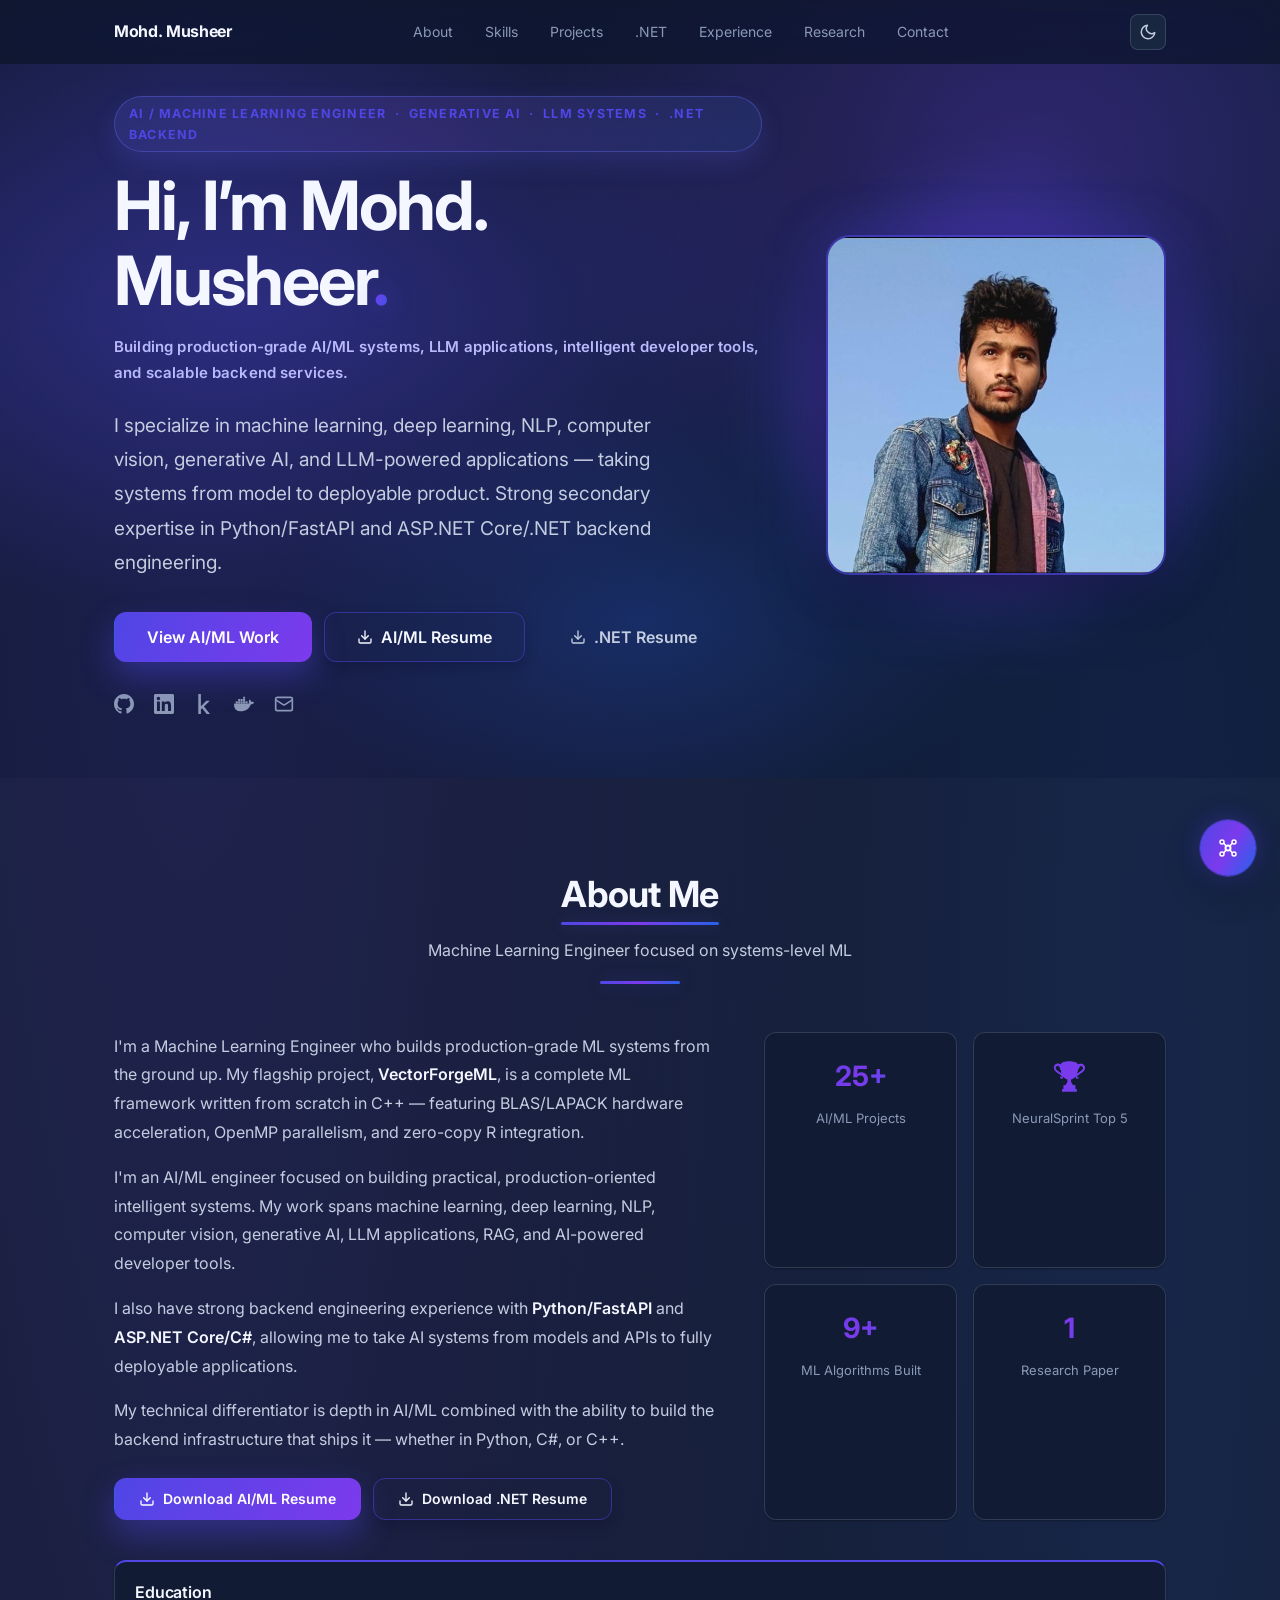
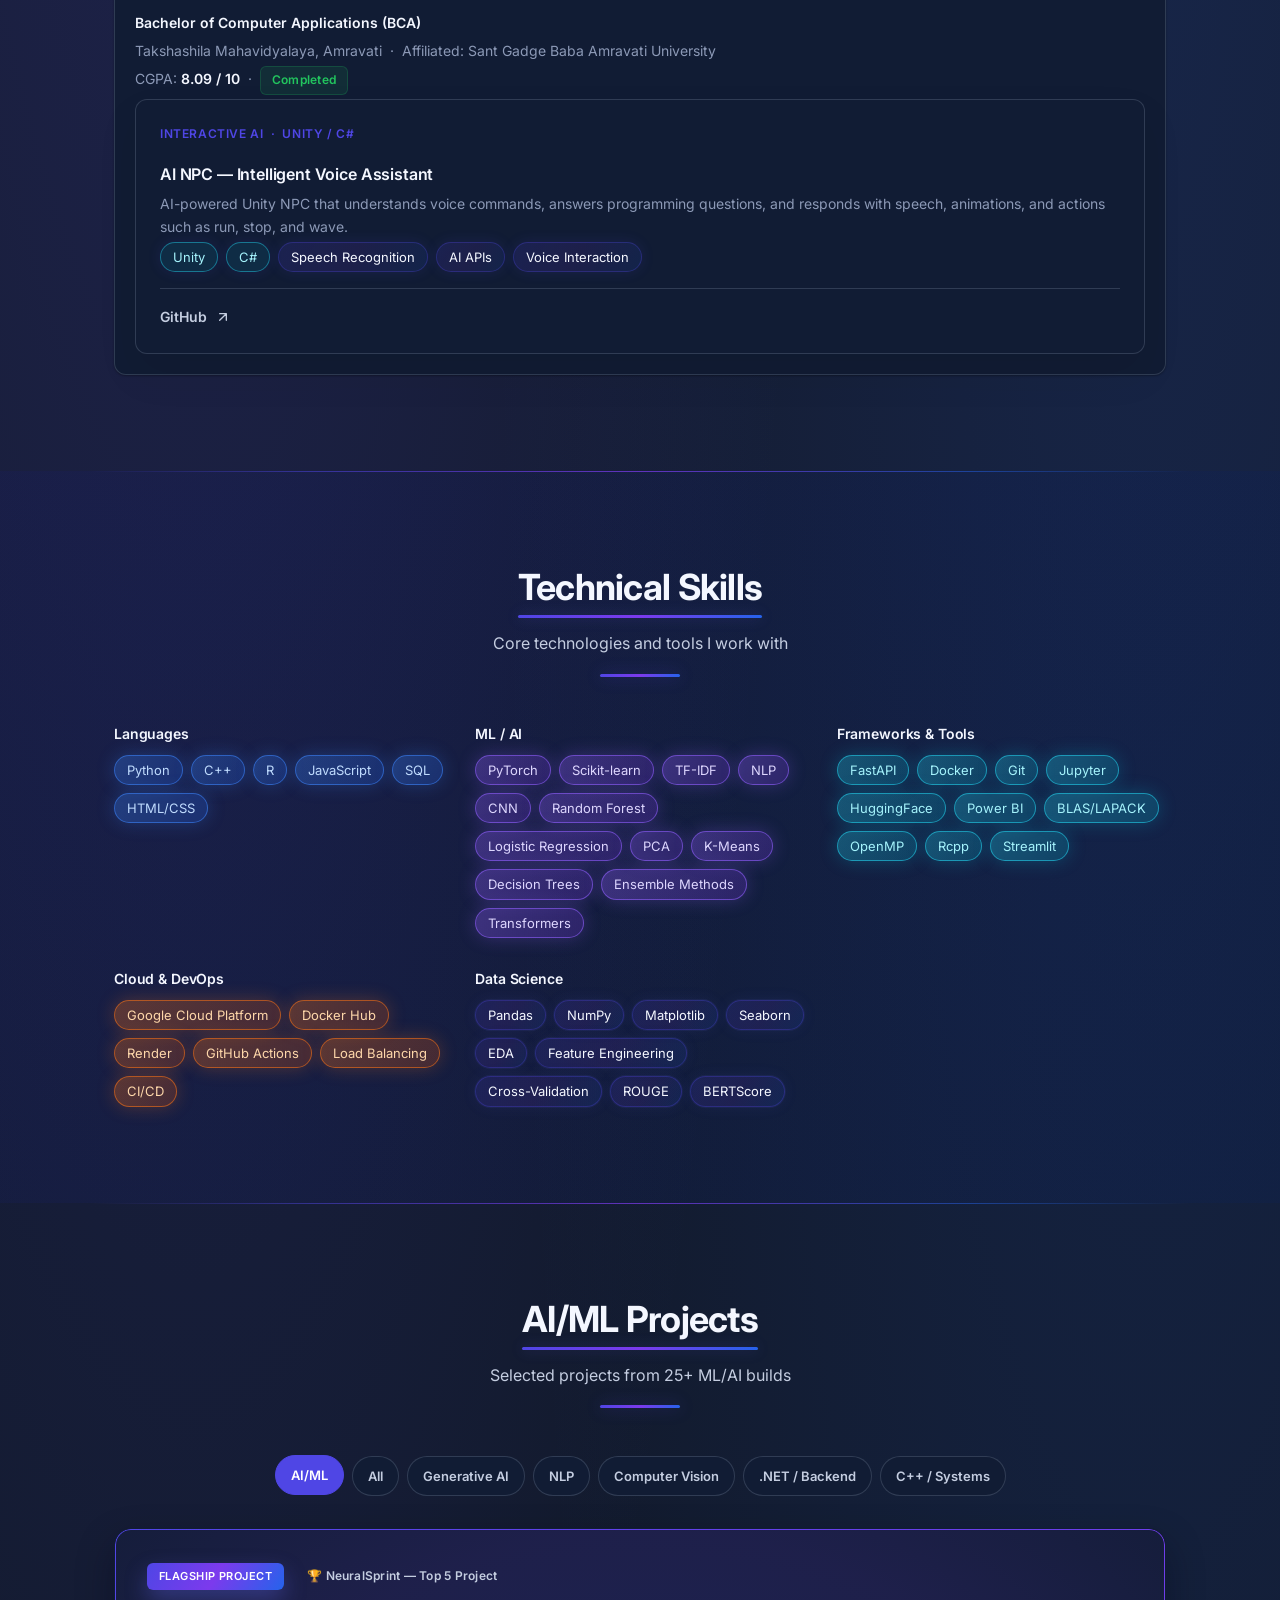
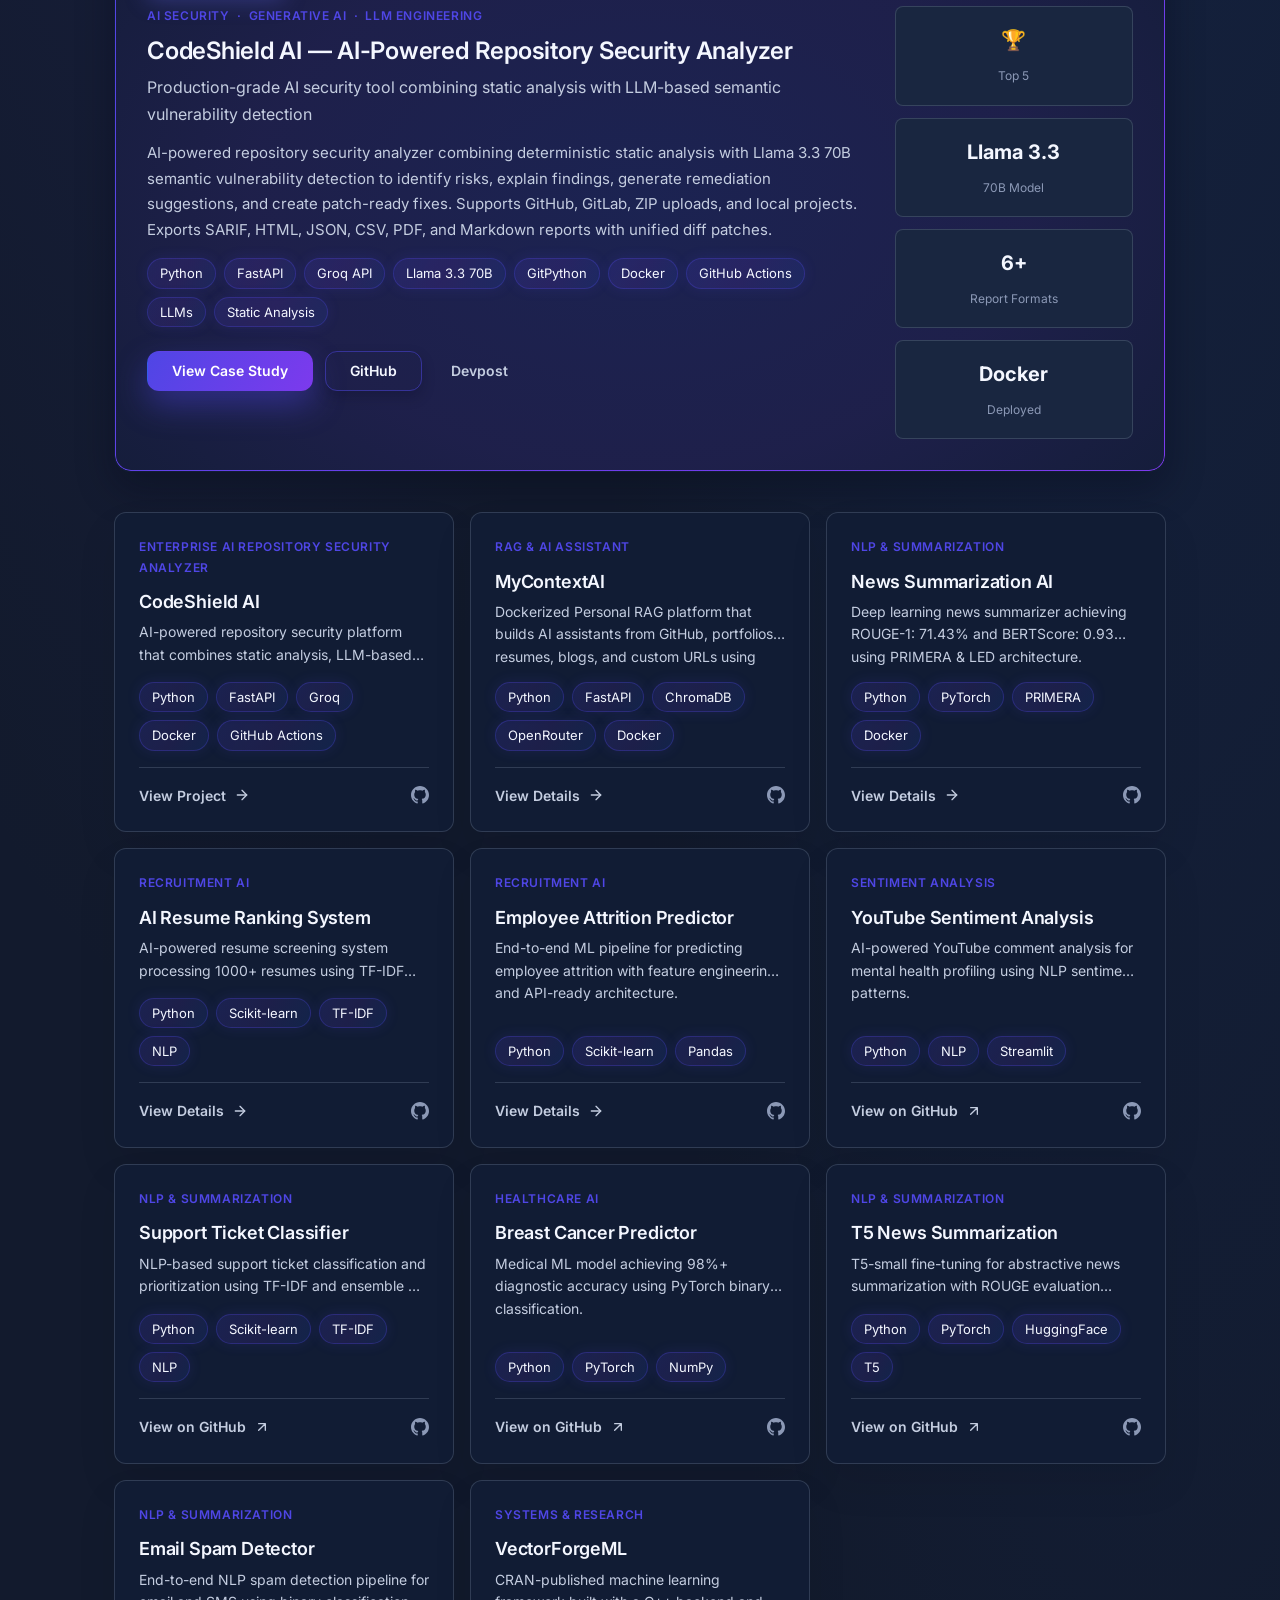
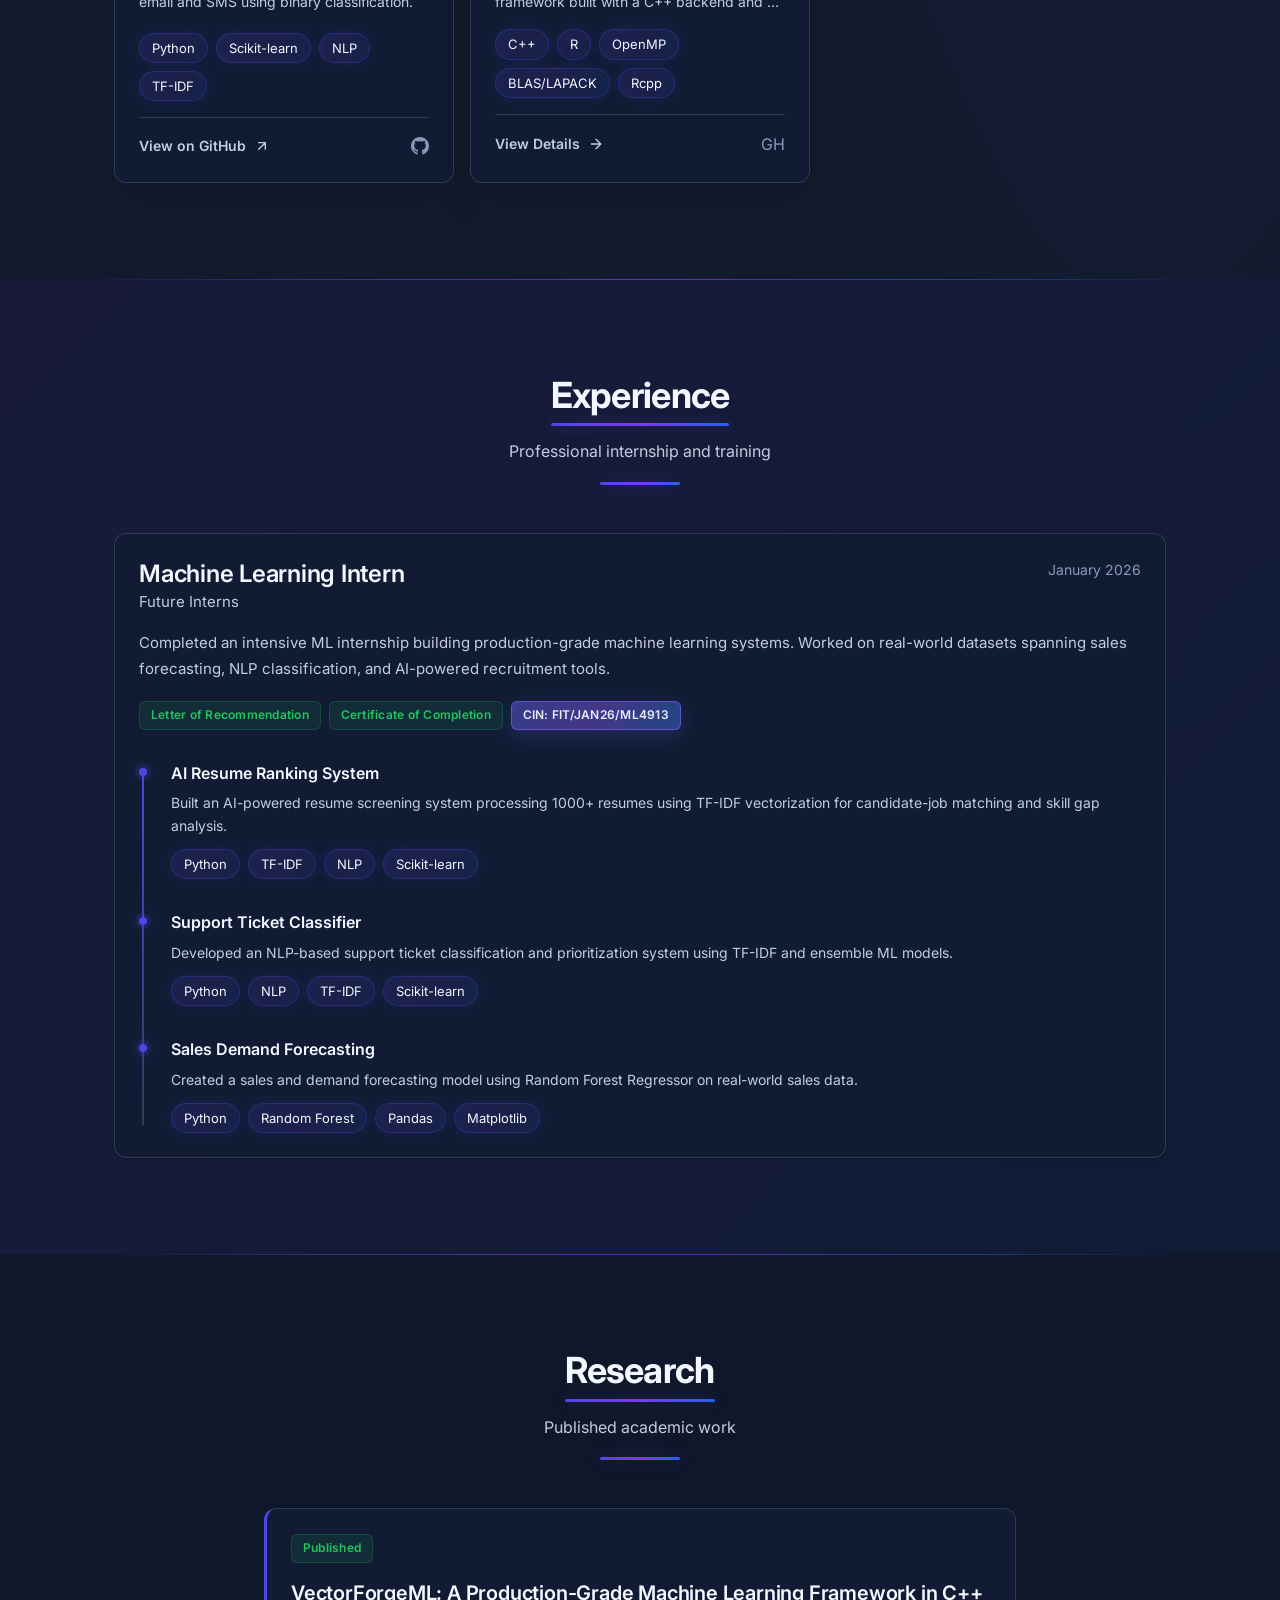
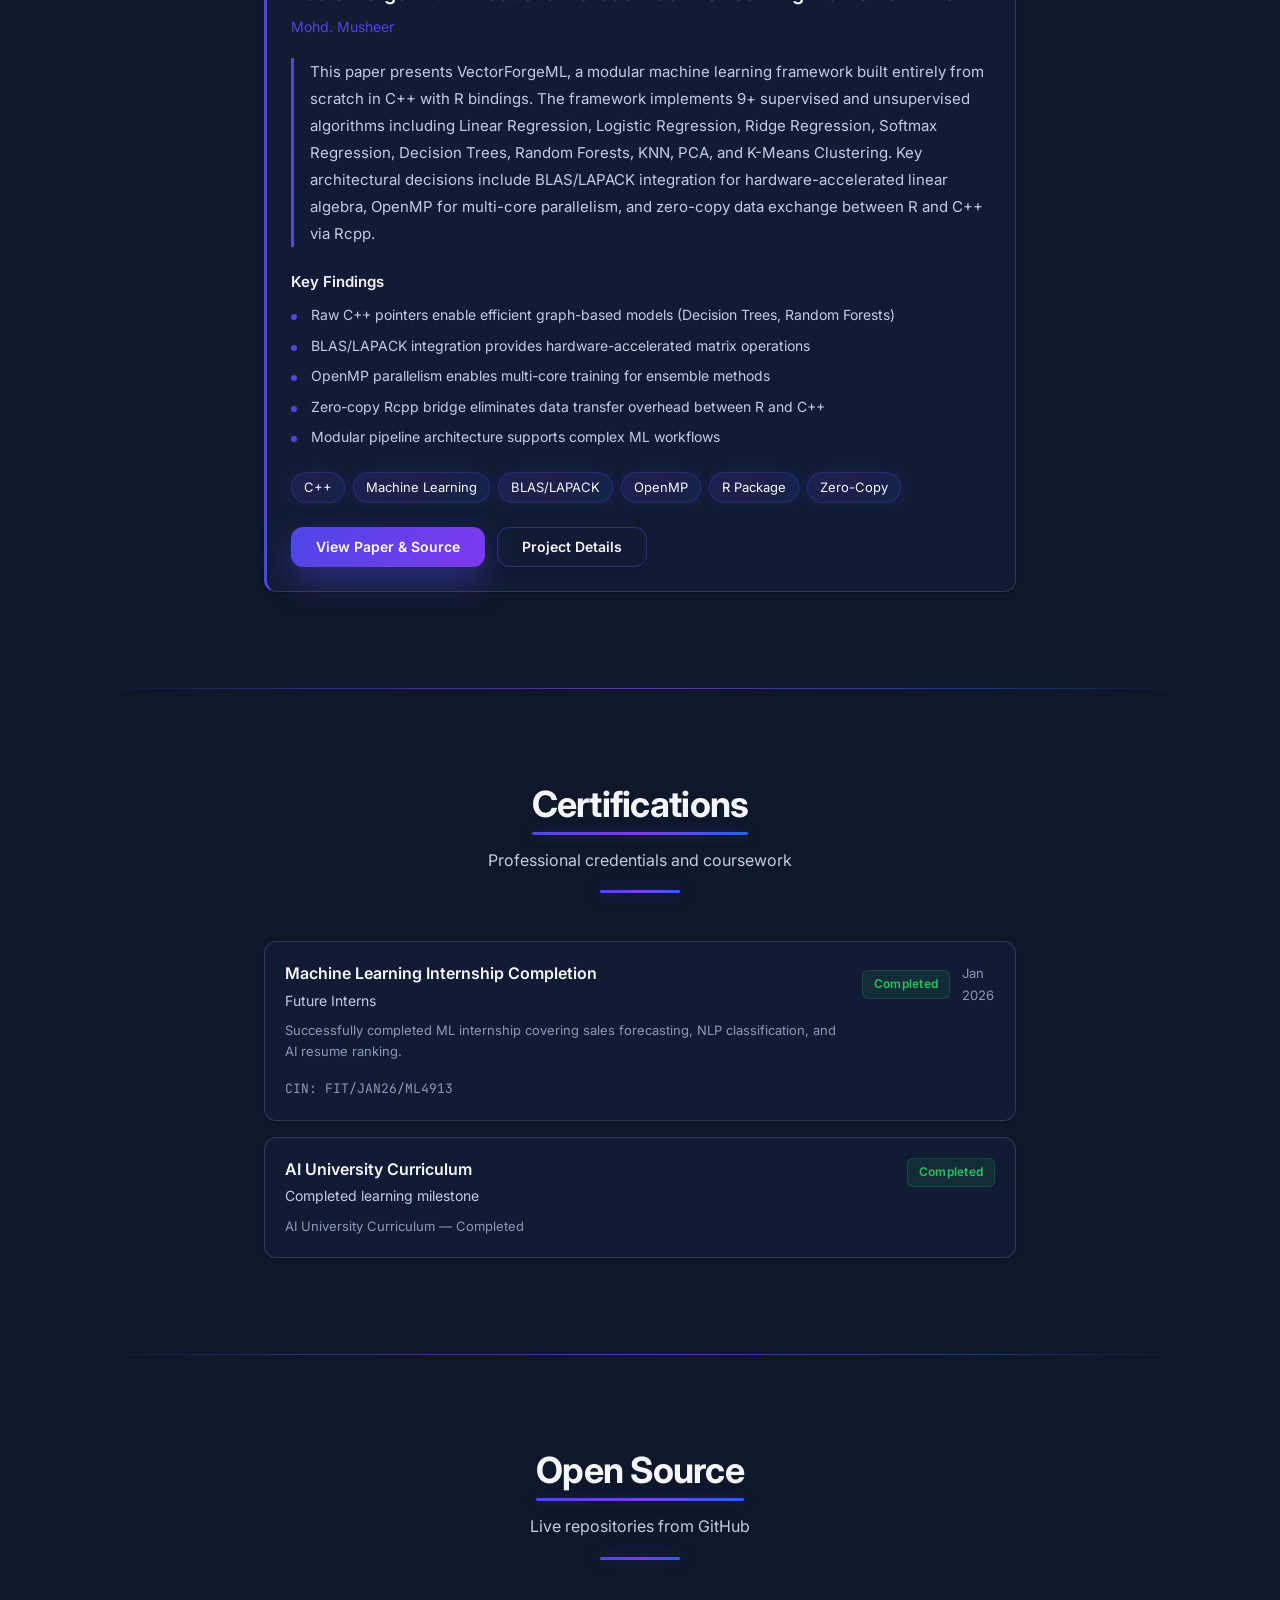
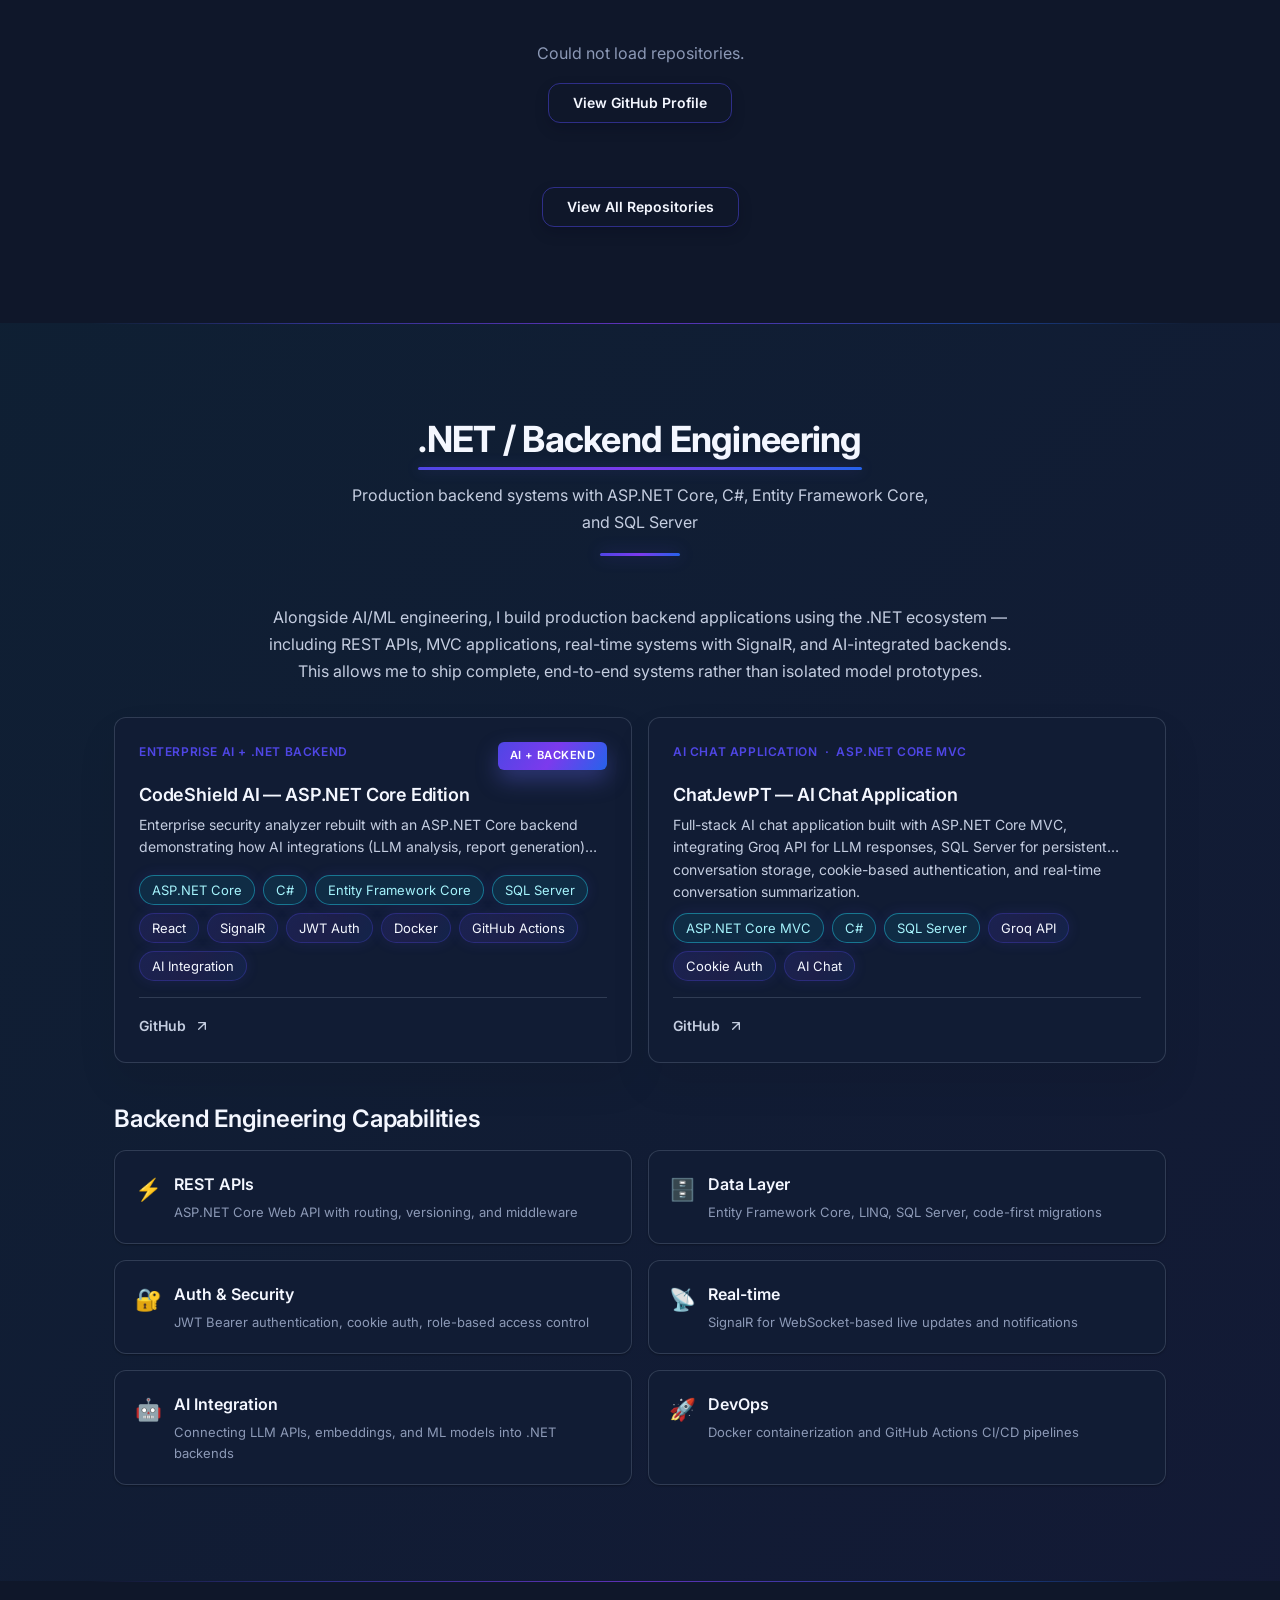
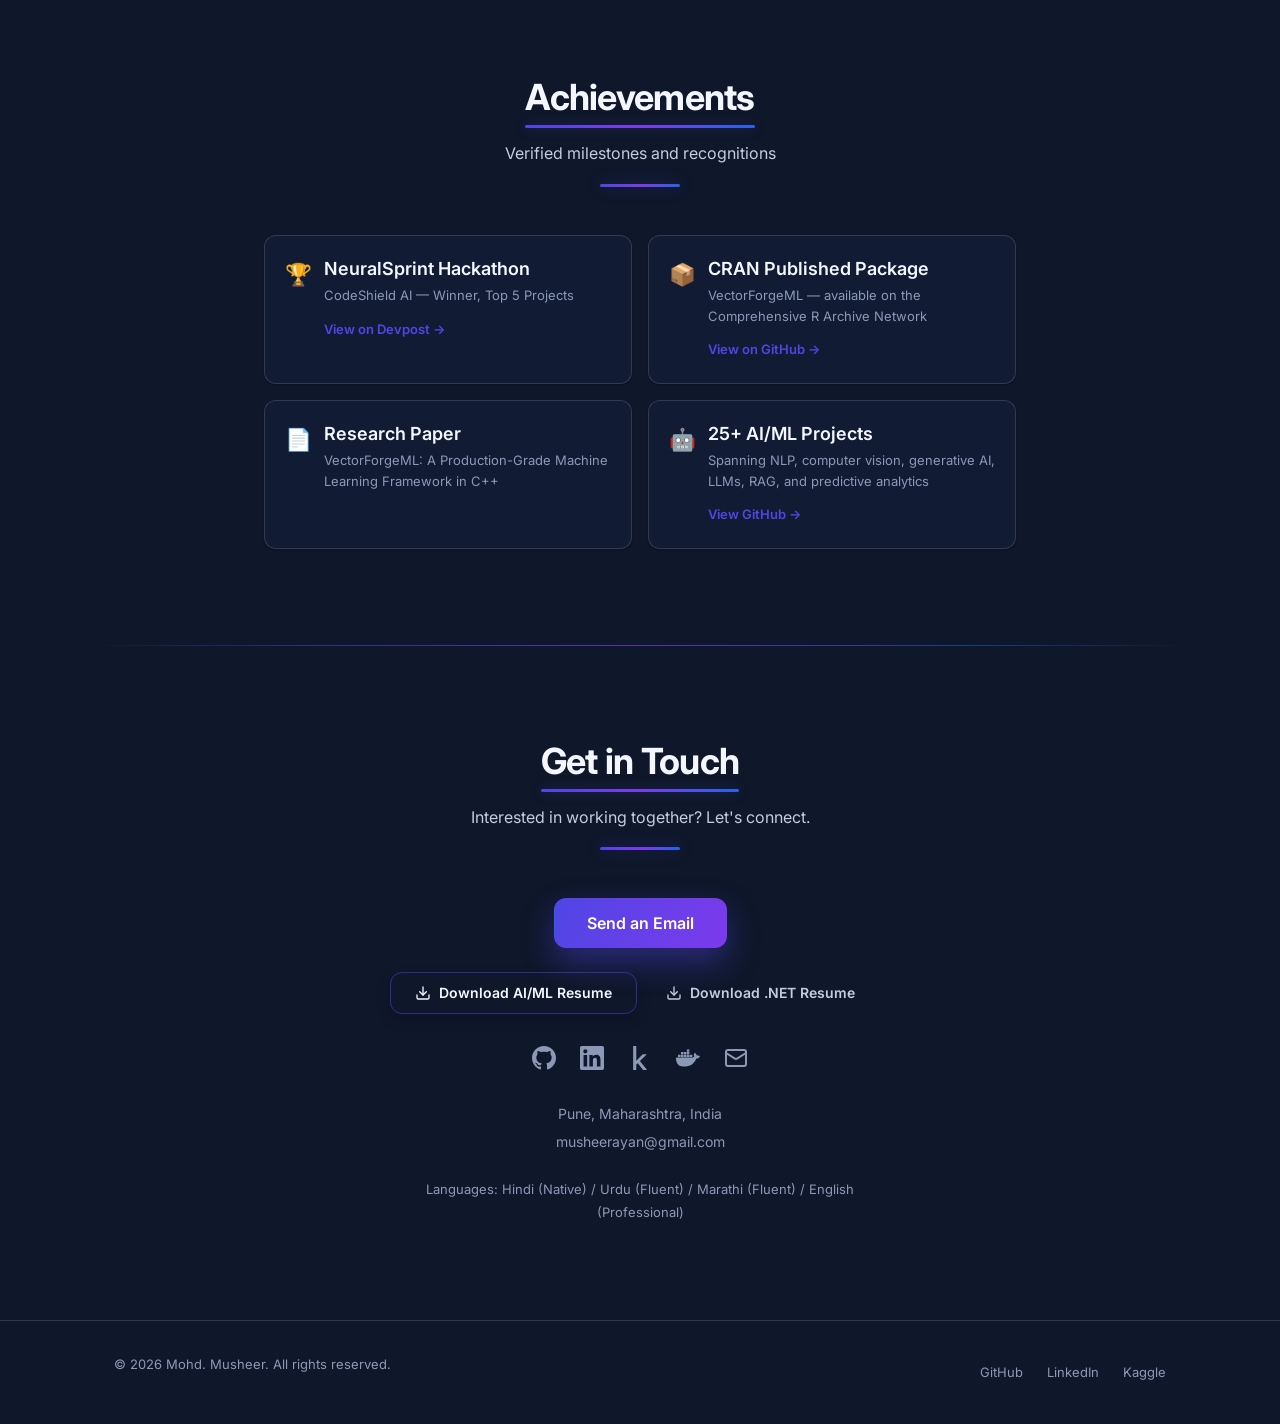
==== commit 297a4445: "aiml/.net" ====
--- a/index.html
+++ b/index.html
@@ -1,40 +1,44 @@
 <!DOCTYPE html>
 <html lang="en">
+
 <head>
   <meta name="google-site-verification" content="2v3Vm_I7QxuozVMOxr_PA8rxeDSKzvWGS5AEVMY4oEE" />
   <meta charset="UTF-8">
   <meta name="viewport" content="width=device-width, initial-scale=1.0">
 
   <!-- Primary Meta Tags -->
-  <title>Mohd. Musheer — AI / Machine Learning Engineer | VectorForgeML Creator</title>
-  <meta name="title" content="Mohd. Musheer — AI / Machine Learning Engineer | VectorForgeML Creator">
-  <meta name="description" content="Mohd. Musheer is an AI and Machine Learning Engineer building production-grade ML systems from scratch. Creator of VectorForgeML, a C++ ML framework with BLAS/LAPACK acceleration and OpenMP parallelism. 25+ projects in NLP, Computer Vision, and Predictive Analytics. Portfolio at musheer.me.">
-  <meta name="keywords" content="Mohd Musheer, Mohd. Musheer, mohd musheer, musheer, musheer AI, musheer ML, musheer machine learning, Musheer AI Engineer, Musheer ML Engineer, Mohd Musheer portfolio, Mohd Musheer AI, Mohd Musheer machine learning, AI Engineer, Machine Learning Engineer, ML Engineer India, C++ ML Framework, VectorForgeML, NLP Engineer, PyTorch Developer, Deep Learning Engineer, Computer Vision, Python ML, FastAPI, Docker, AI Systems Architect, Scikit-learn, Transformers, HuggingFace, Data Science, Neural Networks, Production ML, BLAS LAPACK, OpenMP, R Package Developer, musheer.me, mohdmusheer, Amravati AI Engineer, Maharashtra ML Engineer, Indian AI Engineer">
+  <title>Mohd. Musheer | AI/ML Engineer | Generative AI &amp; LLM Engineer</title>
+  <meta name="title" content="Mohd. Musheer | AI/ML Engineer | Generative AI &amp; LLM Engineer">
+  <meta name="description"
+    content="Mohd. Musheer is an AI/ML Engineer building production-grade machine learning, Generative AI, LLM, RAG, NLP, computer vision, and .NET backend systems. Creator of VectorForgeML. Winner — NeuralSprint Top 5.">
+  <meta name="keywords"
+    content="Mohd Musheer, AI Engineer, Machine Learning Engineer, Generative AI Engineer, LLM Engineer, RAG Engineer, NLP Engineer, ASP.NET Core Developer, .NET Developer, C# Developer, Python ML, PyTorch, FastAPI, VectorForgeML, CodeShield AI, MyContextAI, musheer.me, Maharashtra ML Engineer, Indian AI Engineer, Hugging Face, Computer Vision, OpenCV">
   <meta name="author" content="Mohd. Musheer">
   <meta name="robots" content="index, follow, max-snippet:-1, max-image-preview:large, max-video-preview:-1">
   <link rel="canonical" href="https://musheer.me/">
-  <meta name="google-site-verification" content="">
   <meta name="theme-color" content="#4F46E5">
 
   <!-- Open Graph -->
   <meta property="og:type" content="website">
   <meta property="og:url" content="https://musheer.me/">
-  <meta property="og:title" content="Mohd. Musheer — AI / Machine Learning Engineer | VectorForgeML Creator">
-  <meta property="og:description" content="AI / Machine Learning Engineer building production-grade ML systems. Creator of VectorForgeML (C++ ML framework). 25+ projects spanning NLP, Computer Vision, and Predictive Analytics.">
-  <meta property="og:image" content="https://musheer.me/assets/images/favicon.svg">
+  <meta property="og:title" content="Mohd. Musheer | AI/ML Engineer | Generative AI &amp; LLM Engineer">
+  <meta property="og:description"
+    content="AI/ML Engineer building production-grade ML, Generative AI, LLM, RAG, NLP, Computer Vision systems and scalable .NET backend applications. Creator of VectorForgeML.">
+  <meta property="og:image" content="https://musheer.me/assets/images/profilePhoto.png">
   <meta property="og:image:width" content="400">
   <meta property="og:image:height" content="400">
-  <meta property="og:image:alt" content="Mohd. Musheer — AI and Machine Learning Engineer">
+  <meta property="og:image:alt" content="Mohd. Musheer — AI/ML Engineer">
   <meta property="og:locale" content="en_US">
   <meta property="og:site_name" content="Mohd. Musheer — AI/ML Engineer Portfolio">
 
   <!-- Twitter -->
   <meta name="twitter:card" content="summary_large_image">
   <meta name="twitter:url" content="https://musheer.me/">
-  <meta name="twitter:title" content="Mohd. Musheer — AI / Machine Learning Engineer | VectorForgeML Creator">
-  <meta name="twitter:description" content="AI/ML Engineer building production-grade ML systems. Creator of VectorForgeML (C++ ML framework). 25+ NLP, CV, and Analytics projects.">
-  <meta name="twitter:image" content="https://musheer.me/assets/images/favicon.svg">
-  <meta name="twitter:image:alt" content="Mohd. Musheer — AI and Machine Learning Engineer">
+  <meta name="twitter:title" content="Mohd. Musheer | AI/ML Engineer | Generative AI &amp; LLM Engineer">
+  <meta name="twitter:description"
+    content="AI/ML Engineer building production-grade ML, GenAI, LLM, RAG, NLP, and .NET backend systems.">
+  <meta name="twitter:image" content="https://musheer.me/assets/images/profilePhoto.png">
+  <meta name="twitter:image:alt" content="Mohd. Musheer — AI/ML Engineer">
 
   <!-- Favicon -->
   <link rel="icon" type="image/svg+xml" href="./assets/icons/favicon.svg">
@@ -42,7 +46,9 @@
   <!-- Google Fonts -->
   <link rel="preconnect" href="https://fonts.googleapis.com">
   <link rel="preconnect" href="https://fonts.gstatic.com" crossorigin>
-  <link href="https://fonts.googleapis.com/css2?family=Inter:wght@400;500;600;700&family=JetBrains+Mono:wght@400&display=swap" rel="stylesheet">
+  <link
+    href="https://fonts.googleapis.com/css2?family=Inter:wght@400;500;600;700&family=JetBrains+Mono:wght@400&display=swap"
+    rel="stylesheet">
 
   <!-- Stylesheet -->
   <link rel="stylesheet" href="./style.css">
@@ -56,16 +62,13 @@
     "alternateName": ["Mohd Musheer", "Mohammed Musheer", "Musheer"],
     "url": "https://musheer.me",
     "jobTitle": "AI / Machine Learning Engineer",
-    "description": "AI and Machine Learning Engineer building production-grade ML systems from scratch. Creator of VectorForgeML, a C++ ML framework with BLAS/LAPACK hardware acceleration and OpenMP parallelism. 25+ projects spanning NLP, Computer Vision, and Predictive Analytics.",
-    "image": "https://musheer.me/assets/images/favicon.svg",
+    "description": "AI/ML Engineer building production-grade machine learning, Generative AI, LLM applications, RAG systems, NLP, computer vision, and .NET backend systems. Creator of VectorForgeML and CodeShield AI, a NeuralSprint Top 5 project.",
+    "image": "https://musheer.me/assets/images/profilePhoto.png",
     "email": "musheerayan@gmail.com",
-    "nationality": {
-      "@type": "Country",
-      "name": "India"
-    },
+    "nationality": { "@type": "Country", "name": "India" },
     "address": {
       "@type": "PostalAddress",
-      "addressLocality": "Amravati",
+      "addressLocality": "Pune",
       "addressRegion": "Maharashtra",
       "addressCountry": "India"
     },
@@ -73,28 +76,25 @@
       "https://github.com/mohd-musheer",
       "https://www.linkedin.com/in/mohdmusheer",
       "https://www.kaggle.com/almusheer",
-      "https://hub.docker.com/u/mohdmusheer"
+      "https://hub.docker.com/u/mohdmusheer",
+      "https://devpost.com/mohd-musheer"
     ],
     "knowsAbout": [
-      "Machine Learning", "Artificial Intelligence", "C++", "Python", "R", "JavaScript", "SQL",
-      "Natural Language Processing", "Computer Vision", "Deep Learning", "Neural Networks",
-      "PyTorch", "Scikit-learn", "TensorFlow", "Transformers", "HuggingFace",
-      "FastAPI", "Docker", "Git", "Jupyter", "Streamlit", "Power BI",
-      "BLAS/LAPACK", "OpenMP", "Rcpp",
-      "Google Cloud Platform", "GitHub Actions", "CI/CD",
-      "Pandas", "NumPy", "Matplotlib", "Seaborn",
-      "Feature Engineering", "Data Science", "Predictive Analytics",
-      "Production ML Systems", "ML Framework Design"
+      "Machine Learning", "Deep Learning", "Generative AI", "Large Language Models", "RAG",
+      "NLP", "Computer Vision", "AI Agents", "Python", "PyTorch", "Hugging Face Transformers",
+      "FastAPI", "Docker", "C#", "ASP.NET Core", "Entity Framework Core", "SQL Server",
+      "C++", "R", "BLAS/LAPACK", "OpenMP", "Rcpp", "Scikit-learn", "OpenCV",
+      "ChromaDB", "PostgreSQL", "GitHub Actions", "CI/CD"
     ],
     "hasOccupation": {
       "@type": "Occupation",
-      "name": "Machine Learning Engineer",
+      "name": "AI / Machine Learning Engineer",
       "occupationalCategory": "15-2051.00",
-      "skills": "Machine Learning, Artificial Intelligence, C++, Python, PyTorch, NLP, Computer Vision, Deep Learning"
+      "skills": "Machine Learning, Generative AI, LLMs, RAG, NLP, Computer Vision, Python, PyTorch, FastAPI, ASP.NET Core, C#, Docker"
     },
     "alumniOf": {
       "@type": "CollegeOrUniversity",
-      "name": "Sant Gadge Baba Amravati University",
+      "name": "Takshashila Mahavidyalaya, Amravati",
       "address": {
         "@type": "PostalAddress",
         "addressLocality": "Amravati",
@@ -102,10 +102,7 @@
         "addressCountry": "India"
       }
     },
-    "mainEntityOfPage": {
-      "@type": "WebPage",
-      "@id": "https://musheer.me/"
-    }
+    "mainEntityOfPage": { "@type": "WebPage", "@id": "https://musheer.me/" }
   }
   </script>
 
@@ -117,14 +114,12 @@
     "name": "Mohd. Musheer — AI/ML Engineer Portfolio",
     "alternateName": ["Musheer Portfolio", "Mohd Musheer Portfolio"],
     "url": "https://musheer.me",
-    "description": "Portfolio of Mohd. Musheer, AI and Machine Learning Engineer. Creator of VectorForgeML. 25+ ML/AI projects in NLP, Computer Vision, and Predictive Analytics.",
-    "author": {
-      "@type": "Person",
-      "name": "Mohd. Musheer"
-    }
+    "description": "Portfolio of Mohd. Musheer — AI/ML Engineer specializing in Generative AI, LLMs, RAG, NLP, Computer Vision, and .NET backend engineering.",
+    "author": { "@type": "Person", "name": "Mohd. Musheer" }
   }
   </script>
 </head>
+
 <body>
 
   <!-- ======== NAVIGATION ======== -->
@@ -135,14 +130,29 @@
         <a href="#about" class="nav-link">About</a>
         <a href="#skills" class="nav-link">Skills</a>
         <a href="#projects" class="nav-link">Projects</a>
+        <a href="#dotnet" class="nav-link">.NET</a>
         <a href="#experience" class="nav-link">Experience</a>
         <a href="#research" class="nav-link">Research</a>
         <a href="#contact" class="nav-link">Contact</a>
       </div>
       <div class="nav-right">
         <button class="theme-toggle" id="theme-toggle" aria-label="Toggle theme">
-          <svg class="theme-icon-moon" xmlns="http://www.w3.org/2000/svg" width="18" height="18" viewBox="0 0 24 24" fill="none" stroke="currentColor" stroke-width="2" stroke-linecap="round" stroke-linejoin="round"><path d="M21 12.79A9 9 0 1 1 11.21 3 7 7 0 0 0 21 12.79z"/></svg>
-          <svg class="theme-icon-sun" xmlns="http://www.w3.org/2000/svg" width="18" height="18" viewBox="0 0 24 24" fill="none" stroke="currentColor" stroke-width="2" stroke-linecap="round" stroke-linejoin="round"><circle cx="12" cy="12" r="5"/><line x1="12" y1="1" x2="12" y2="3"/><line x1="12" y1="21" x2="12" y2="23"/><line x1="4.22" y1="4.22" x2="5.64" y2="5.64"/><line x1="18.36" y1="18.36" x2="19.78" y2="19.78"/><line x1="1" y1="12" x2="3" y2="12"/><line x1="21" y1="12" x2="23" y2="12"/><line x1="4.22" y1="19.78" x2="5.64" y2="18.36"/><line x1="18.36" y1="5.64" x2="19.78" y2="4.22"/></svg>
+          <svg class="theme-icon-moon" xmlns="http://www.w3.org/2000/svg" width="18" height="18" viewBox="0 0 24 24"
+            fill="none" stroke="currentColor" stroke-width="2" stroke-linecap="round" stroke-linejoin="round">
+            <path d="M21 12.79A9 9 0 1 1 11.21 3 7 7 0 0 0 21 12.79z" />
+          </svg>
+          <svg class="theme-icon-sun" xmlns="http://www.w3.org/2000/svg" width="18" height="18" viewBox="0 0 24 24"
+            fill="none" stroke="currentColor" stroke-width="2" stroke-linecap="round" stroke-linejoin="round">
+            <circle cx="12" cy="12" r="5" />
+            <line x1="12" y1="1" x2="12" y2="3" />
+            <line x1="12" y1="21" x2="12" y2="23" />
+            <line x1="4.22" y1="4.22" x2="5.64" y2="5.64" />
+            <line x1="18.36" y1="18.36" x2="19.78" y2="19.78" />
+            <line x1="1" y1="12" x2="3" y2="12" />
+            <line x1="21" y1="12" x2="23" y2="12" />
+            <line x1="4.22" y1="19.78" x2="5.64" y2="18.36" />
+            <line x1="18.36" y1="5.64" x2="19.78" y2="4.22" />
+          </svg>
         </button>
         <button class="hamburger" id="hamburger" aria-label="Toggle menu" aria-expanded="false">
           <span></span><span></span><span></span>
@@ -153,6 +163,7 @@
       <a href="#about" class="mobile-link">About</a>
       <a href="#skills" class="mobile-link">Skills</a>
       <a href="#projects" class="mobile-link">Projects</a>
+      <a href="#dotnet" class="mobile-link">.NET</a>
       <a href="#experience" class="mobile-link">Experience</a>
       <a href="#research" class="mobile-link">Research</a>
       <a href="#contact" class="mobile-link">Contact</a>
@@ -165,31 +176,74 @@
     <section class="hero" id="hero">
       <div class="container hero-inner">
         <div class="hero-content">
-          <span class="hero-label">AI &amp; Machine Learning Engineer</span>
+          <span class="hero-label">AI / Machine Learning Engineer &nbsp;&middot;&nbsp; Generative AI
+            &nbsp;&middot;&nbsp; LLM Systems &nbsp;&middot;&nbsp; .NET Backend</span>
           <h1 class="hero-headline">Hi, I&rsquo;m Mohd. Musheer<span class="accent">.</span></h1>
-          <p class="hero-sub">AI &amp; Machine Learning Engineer building high-performance, production-grade ML systems.</p>
-          <p class="hero-summary">I specialize in systems-level machine learning, high-performance C++ development, transformer-based NLP, and scalable AI deployment. I build frameworks, optimize performance, and ship real-world AI systems &mdash; not just experiments.</p>
-          <p class="hero-framework">
-            <span class="hero-framework-lead">Creator of <strong>VectorForgeML</strong></span>
-            <span class="hero-framework-sep">&mdash;</span>
-            <span class="hero-framework-tail">a C++ ML framework powered by BLAS/LAPACK and OpenMP.</span>
-          </p>
+          <p class="hero-sub">Building production-grade AI/ML systems, LLM applications, intelligent developer tools,
+            and scalable backend services.</p>
+          <p class="hero-summary">I specialize in machine learning, deep learning, NLP, computer vision, generative AI,
+            and LLM-powered applications &mdash; taking systems from model to deployable product. Strong secondary
+            expertise in Python/FastAPI and ASP.NET Core/.NET backend engineering.</p>
           <div class="hero-actions">
-            <a href="#projects" class="btn btn-primary btn-lg">Explore My Work</a>
-            <a href="./public/Mohd_Musheer_Resume.pdf" class="btn btn-outline btn-lg" target="_blank" rel="noopener">Download Resume</a>
+            <a href="#projects" class="btn btn-primary btn-lg" id="hero-view-work">View AI/ML Work</a>
+            <a href="./assets/resumes/Mohd_Musheer_AI_ML_Resume.pdf" class="btn btn-outline btn-lg"
+              id="hero-aiml-resume" target="_blank" rel="noopener noreferrer" download="Mohd_Musheer_AI_ML_Resume.pdf">
+              <svg xmlns="http://www.w3.org/2000/svg" width="16" height="16" viewBox="0 0 24 24" fill="none"
+                stroke="currentColor" stroke-width="2" stroke-linecap="round" stroke-linejoin="round"
+                aria-hidden="true">
+                <path d="M21 15v4a2 2 0 0 1-2 2H5a2 2 0 0 1-2-2v-4" />
+                <polyline points="7 10 12 15 17 10" />
+                <line x1="12" y1="15" x2="12" y2="3" />
+              </svg>
+              AI/ML Resume
+            </a>
+            <a href="./assets/resumes/Mohd_Musheer_DotNet_Resume.pdf" class="btn btn-ghost btn-lg"
+              id="hero-dotnet-resume" target="_blank" rel="noopener noreferrer"
+              download="Mohd_Musheer_DotNet_Resume.pdf">
+              <svg xmlns="http://www.w3.org/2000/svg" width="16" height="16" viewBox="0 0 24 24" fill="none"
+                stroke="currentColor" stroke-width="2" stroke-linecap="round" stroke-linejoin="round"
+                aria-hidden="true">
+                <path d="M21 15v4a2 2 0 0 1-2 2H5a2 2 0 0 1-2-2v-4" />
+                <polyline points="7 10 12 15 17 10" />
+                <line x1="12" y1="15" x2="12" y2="3" />
+              </svg>
+              .NET Resume
+            </a>
           </div>
           <div class="hero-socials">
-            <a href="https://github.com/mohd-musheer" target="_blank" rel="noopener" aria-label="GitHub"><svg xmlns="http://www.w3.org/2000/svg" width="20" height="20" viewBox="0 0 24 24" fill="currentColor"><path d="M12 0c-6.626 0-12 5.373-12 12 0 5.302 3.438 9.8 8.207 11.387.599.111.793-.261.793-.577v-2.234c-3.338.726-4.033-1.416-4.033-1.416-.546-1.387-1.333-1.756-1.333-1.756-1.089-.745.083-.729.083-.729 1.205.084 1.839 1.237 1.839 1.237 1.07 1.834 2.807 1.304 3.492.997.107-.775.418-1.305.762-1.604-2.665-.305-5.467-1.334-5.467-5.931 0-1.311.469-2.381 1.236-3.221-.124-.303-.535-1.524.117-3.176 0 0 1.008-.322 3.301 1.23.957-.266 1.983-.399 3.003-.404 1.02.005 2.047.138 3.006.404 2.291-1.552 3.297-1.23 3.297-1.23.653 1.653.242 2.874.118 3.176.77.84 1.235 1.911 1.235 3.221 0 4.609-2.807 5.624-5.479 5.921.43.372.823 1.102.823 2.222v3.293c0 .319.192.694.801.576 4.765-1.589 8.199-6.086 8.199-11.386 0-6.627-5.373-12-12-12z"/></svg></a>
-            <a href="https://www.linkedin.com/in/mohdmusheer" target="_blank" rel="noopener" aria-label="LinkedIn"><svg xmlns="http://www.w3.org/2000/svg" width="20" height="20" viewBox="0 0 24 24" fill="currentColor"><path d="M20.447 20.452h-3.554v-5.569c0-1.328-.027-3.037-1.852-3.037-1.853 0-2.136 1.445-2.136 2.939v5.667H9.351V9h3.414v1.561h.046c.477-.9 1.637-1.85 3.37-1.85 3.601 0 4.267 2.37 4.267 5.455v6.286zM5.337 7.433c-1.144 0-2.063-.926-2.063-2.065 0-1.138.92-2.063 2.063-2.063 1.14 0 2.064.925 2.064 2.063 0 1.139-.925 2.065-2.064 2.065zm1.782 13.019H3.555V9h3.564v11.452zM22.225 0H1.771C.792 0 0 .774 0 1.729v20.542C0 23.227.792 24 1.771 24h20.451C23.2 24 24 23.227 24 22.271V1.729C24 .774 23.2 0 22.222 0h.003z"/></svg></a>
-            <a href="https://www.kaggle.com/almusheer" target="_blank" rel="noopener" aria-label="Kaggle"><svg xmlns="http://www.w3.org/2000/svg" width="20" height="20" viewBox="0 0 24 24" fill="currentColor"><path d="M18.825 23.859c-.022.092-.117.141-.281.141h-3.139c-.187 0-.351-.082-.492-.248l-5.178-6.589-1.448 1.374v5.111c0 .235-.117.352-.351.352H5.505c-.236 0-.354-.117-.354-.352V.353c0-.233.118-.353.354-.353h2.431c.234 0 .351.12.351.353v14.343l6.203-6.272c.165-.165.33-.246.495-.246h3.239c.144 0 .236.06.281.18.046.149.034.238-.036.27l-6.555 6.344 6.836 8.507c.095.104.117.208.075.323z"/></svg></a>
-            <a href="https://hub.docker.com/u/mohdmusheer" target="_blank" rel="noopener" aria-label="Docker Hub"><svg xmlns="http://www.w3.org/2000/svg" width="20" height="20" viewBox="0 0 24 24" fill="currentColor"><path d="M13.983 11.078h2.119a.186.186 0 00.186-.185V9.006a.186.186 0 00-.186-.186h-2.119a.185.185 0 00-.185.185v1.888c0 .102.083.185.185.185m-2.954-5.43h2.118a.186.186 0 00.186-.186V3.574a.186.186 0 00-.186-.185h-2.118a.185.185 0 00-.185.185v1.888c0 .102.082.185.185.186m0 2.716h2.118a.187.187 0 00.186-.186V6.29a.186.186 0 00-.186-.185h-2.118a.185.185 0 00-.185.185v1.887c0 .102.082.185.185.186m-2.93 0h2.12a.186.186 0 00.184-.186V6.29a.185.185 0 00-.185-.185H8.1a.185.185 0 00-.185.185v1.887c0 .102.083.185.185.186m-2.964 0h2.119a.186.186 0 00.185-.186V6.29a.186.186 0 00-.185-.185H5.136a.186.186 0 00-.186.185v1.887c0 .102.084.185.186.186m5.893 2.715h2.118a.186.186 0 00.186-.185V9.006a.186.186 0 00-.186-.186h-2.118a.185.185 0 00-.185.185v1.888c0 .102.082.185.185.185m-2.93 0h2.12a.185.185 0 00.184-.185V9.006a.185.185 0 00-.184-.186h-2.12a.185.185 0 00-.184.185v1.888c0 .102.083.185.185.185m-2.964 0h2.119a.186.186 0 00.185-.185V9.006a.186.186 0 00-.185-.186H5.136a.186.186 0 00-.186.185v1.888c0 .102.084.185.186.185m-2.92 0h2.12a.185.185 0 00.184-.185V9.006a.185.185 0 00-.184-.186h-2.12a.186.186 0 00-.186.186v1.887c0 .102.084.185.186.185M23.763 9.89c-.065-.051-.672-.51-1.954-.51-.338.001-.676.03-1.01.087-.248-1.7-1.653-2.53-1.716-2.566l-.344-.199-.226.327c-.284.438-.49.922-.612 1.43-.23.97-.09 1.882.403 2.661-.595.332-1.55.413-1.744.42H.751a.751.751 0 00-.75.748 11.376 11.376 0 00.692 4.062c.545 1.428 1.355 2.48 2.41 3.124 1.18.723 3.1 1.137 5.275 1.137.983.003 1.963-.086 2.93-.266a12.248 12.248 0 003.823-1.389c.98-.567 1.86-1.288 2.61-2.136 1.252-1.418 1.998-2.997 2.553-4.4h.221c1.372 0 2.215-.549 2.68-1.009.309-.293.55-.65.707-1.046l.098-.288Z"/></svg></a>
-            <a href="mailto:musheerayan@gmail.com" aria-label="Email"><svg xmlns="http://www.w3.org/2000/svg" width="20" height="20" viewBox="0 0 24 24" fill="none" stroke="currentColor" stroke-width="2" stroke-linecap="round" stroke-linejoin="round"><rect x="2" y="4" width="20" height="16" rx="2"/><path d="m22 7-8.97 5.7a1.94 1.94 0 0 1-2.06 0L2 7"/></svg></a>
+            <a href="https://github.com/mohd-musheer" target="_blank" rel="noopener" aria-label="GitHub"><svg
+                xmlns="http://www.w3.org/2000/svg" width="20" height="20" viewBox="0 0 24 24" fill="currentColor">
+                <path
+                  d="M12 0c-6.626 0-12 5.373-12 12 0 5.302 3.438 9.8 8.207 11.387.599.111.793-.261.793-.577v-2.234c-3.338.726-4.033-1.416-4.033-1.416-.546-1.387-1.333-1.756-1.333-1.756-1.089-.745.083-.729.083-.729 1.205.084 1.839 1.237 1.839 1.237 1.07 1.834 2.807 1.304 3.492.997.107-.775.418-1.305.762-1.604-2.665-.305-5.467-1.334-5.467-5.931 0-1.311.469-2.381 1.236-3.221-.124-.303-.535-1.524.117-3.176 0 0 1.008-.322 3.301 1.23.957-.266 1.983-.399 3.003-.404 1.02.005 2.047.138 3.006.404 2.291-1.552 3.297-1.23 3.297-1.23.653 1.653.242 2.874.118 3.176.77.84 1.235 1.911 1.235 3.221 0 4.609-2.807 5.624-5.479 5.921.43.372.823 1.102.823 2.222v3.293c0 .319.192.694.801.576 4.765-1.589 8.199-6.086 8.199-11.386 0-6.627-5.373-12-12-12z" />
+              </svg></a>
+            <a href="https://www.linkedin.com/in/mohdmusheer" target="_blank" rel="noopener" aria-label="LinkedIn"><svg
+                xmlns="http://www.w3.org/2000/svg" width="20" height="20" viewBox="0 0 24 24" fill="currentColor">
+                <path
+                  d="M20.447 20.452h-3.554v-5.569c0-1.328-.027-3.037-1.852-3.037-1.853 0-2.136 1.445-2.136 2.939v5.667H9.351V9h3.414v1.561h.046c.477-.9 1.637-1.85 3.37-1.85 3.601 0 4.267 2.37 4.267 5.455v6.286zM5.337 7.433c-1.144 0-2.063-.926-2.063-2.065 0-1.138.92-2.063 2.063-2.063 1.14 0 2.064.925 2.064 2.063 0 1.139-.925 2.065-2.064 2.065zm1.782 13.019H3.555V9h3.564v11.452zM22.225 0H1.771C.792 0 0 .774 0 1.729v20.542C0 23.227.792 24 1.771 24h20.451C23.2 24 24 23.227 24 22.271V1.729C24 .774 23.2 0 22.222 0h.003z" />
+              </svg></a>
+            <a href="https://www.kaggle.com/almusheer" target="_blank" rel="noopener" aria-label="Kaggle"><svg
+                xmlns="http://www.w3.org/2000/svg" width="20" height="20" viewBox="0 0 24 24" fill="currentColor">
+                <path
+                  d="M18.825 23.859c-.022.092-.117.141-.281.141h-3.139c-.187 0-.351-.082-.492-.248l-5.178-6.589-1.448 1.374v5.111c0 .235-.117.352-.351.352H5.505c-.236 0-.354-.117-.354-.352V.353c0-.233.118-.353.354-.353h2.431c.234 0 .351.12.351.353v14.343l6.203-6.272c.165-.165.33-.246.495-.246h3.239c.144 0 .236.06.281.18.046.149.034.238-.036.27l-6.555 6.344 6.836 8.507c.095.104.117.208.075.323z" />
+              </svg></a>
+            <a href="https://hub.docker.com/u/mohdmusheer" target="_blank" rel="noopener" aria-label="Docker Hub"><svg
+                xmlns="http://www.w3.org/2000/svg" width="20" height="20" viewBox="0 0 24 24" fill="currentColor">
+                <path
+                  d="M13.983 11.078h2.119a.186.186 0 00.186-.185V9.006a.186.186 0 00-.186-.186h-2.119a.185.185 0 00-.185.185v1.888c0 .102.083.185.185.185m-2.954-5.43h2.118a.186.186 0 00.186-.186V3.574a.186.186 0 00-.186-.185h-2.118a.185.185 0 00-.185.185v1.888c0 .102.082.185.185.186m0 2.716h2.118a.187.187 0 00.186-.186V6.29a.186.186 0 00-.186-.185h-2.118a.185.185 0 00-.185.185v1.887c0 .102.082.185.185.186m-2.93 0h2.12a.186.186 0 00.184-.186V6.29a.185.185 0 00-.185-.185H8.1a.185.185 0 00-.185.185v1.887c0 .102.083.185.185.186m-2.964 0h2.119a.186.186 0 00.185-.186V6.29a.186.186 0 00-.185-.185H5.136a.186.186 0 00-.186.185v1.887c0 .102.084.185.186.186m5.893 2.715h2.118a.186.186 0 00.186-.185V9.006a.186.186 0 00-.186-.186h-2.118a.185.185 0 00-.185.185v1.888c0 .102.082.185.185.185m-2.93 0h2.12a.185.185 0 00.184-.185V9.006a.185.185 0 00-.184-.186h-2.12a.185.185 0 00-.184.185v1.888c0 .102.083.185.185.185m-2.964 0h2.119a.186.186 0 00.185-.185V9.006a.186.186 0 00-.185-.186H5.136a.186.186 0 00-.186.185v1.888c0 .102.084.185.186.185m-2.92 0h2.12a.185.185 0 00.184-.185V9.006a.185.185 0 00-.184-.186h-2.12a.186.186 0 00-.186.186v1.887c0 .102.084.185.186.185M23.763 9.89c-.065-.051-.672-.51-1.954-.51-.338.001-.676.03-1.01.087-.248-1.7-1.653-2.53-1.716-2.566l-.344-.199-.226.327c-.284.438-.49.922-.612 1.43-.23.97-.09 1.882.403 2.661-.595.332-1.55.413-1.744.42H.751a.751.751 0 00-.75.748 11.376 11.376 0 00.692 4.062c.545 1.428 1.355 2.48 2.41 3.124 1.18.723 3.1 1.137 5.275 1.137.983.003 1.963-.086 2.93-.266a12.248 12.248 0 003.823-1.389c.98-.567 1.86-1.288 2.61-2.136 1.252-1.418 1.998-2.997 2.553-4.4h.221c1.372 0 2.215-.549 2.68-1.009.309-.293.55-.65.707-1.046l.098-.288Z" />
+              </svg></a>
+            <a href="mailto:musheerayan@gmail.com" aria-label="Email"><svg xmlns="http://www.w3.org/2000/svg" width="20"
+                height="20" viewBox="0 0 24 24" fill="none" stroke="currentColor" stroke-width="2"
+                stroke-linecap="round" stroke-linejoin="round">
+                <rect x="2" y="4" width="20" height="16" rx="2" />
+                <path d="m22 7-8.97 5.7a1.94 1.94 0 0 1-2.06 0L2 7" />
+              </svg></a>
           </div>
         </div>
         <div class="hero-photo-wrapper">
           <div class="hero-photo-glow"></div>
           <div class="hero-photo">
-            <img src="./assets/images/profilePhoto.png" alt="Mohd. Musheer — AI/ML Engineer" width="400" height="400" loading="eager">
+            <img src="./assets/images/profilePhoto.png" alt="Mohd. Musheer — AI/ML Engineer" width="400" height="400"
+              loading="eager">
           </div>
         </div>
       </div>
@@ -205,22 +259,54 @@
         </div>
         <div class="about-content reveal">
           <div class="about-text">
-            <p>I'm a Machine Learning Engineer who builds production-grade ML systems from the ground up. My flagship project, <strong>VectorForgeML</strong>, is a complete ML framework written from scratch in C++ — featuring BLAS/LAPACK hardware acceleration, OpenMP parallelism, and zero-copy R integration.</p>
-            <p>With 25+ ML/AI projects spanning NLP, Computer Vision, and Predictive Analytics, I focus on the intersection of <strong>systems architecture</strong> and <strong>machine learning</strong> — writing code that's not just accurate, but fast, scalable, and deployment-ready.</p>
-            <p>Currently pursuing my BCA at Sant Gadge Baba Amravati University, I've already completed an ML internship at Future Interns and authored research on production ML framework design.</p>
+            <p>I'm a Machine Learning Engineer who builds production-grade ML systems from the ground up. My flagship
+              project, <strong>VectorForgeML</strong>, is a complete ML framework written from scratch in C++ —
+              featuring BLAS/LAPACK hardware acceleration, OpenMP parallelism, and zero-copy R integration.</p>
+            <p>I'm an AI/ML engineer focused on building practical, production-oriented intelligent systems. My work
+              spans machine learning, deep learning, NLP, computer vision, generative AI, LLM applications, RAG, and
+              AI-powered developer tools.</p>
+            <p>I also have strong backend engineering experience with <strong>Python/FastAPI</strong> and
+              <strong>ASP.NET Core/C#</strong>, allowing me to take AI systems from models and APIs to fully deployable
+              applications.</p>
+            <p>My technical differentiator is depth in AI/ML combined with the ability to build the backend
+              infrastructure that ships it &mdash; whether in Python, C#, or C++.</p>
+            <div class="about-resume-row">
+              <a href="./assets/resumes/Mohd_Musheer_AI_ML_Resume.pdf" class="btn btn-primary" id="about-aiml-resume"
+                target="_blank" rel="noopener noreferrer" download="Mohd_Musheer_AI_ML_Resume.pdf">
+                <svg xmlns="http://www.w3.org/2000/svg" width="15" height="15" viewBox="0 0 24 24" fill="none"
+                  stroke="currentColor" stroke-width="2" stroke-linecap="round" stroke-linejoin="round"
+                  aria-hidden="true">
+                  <path d="M21 15v4a2 2 0 0 1-2 2H5a2 2 0 0 1-2-2v-4" />
+                  <polyline points="7 10 12 15 17 10" />
+                  <line x1="12" y1="15" x2="12" y2="3" />
+                </svg>
+                Download AI/ML Resume
+              </a>
+              <a href="./assets/resumes/Mohd_Musheer_DotNet_Resume.pdf" class="btn btn-outline" id="about-dotnet-resume"
+                target="_blank" rel="noopener noreferrer" download="Mohd_Musheer_DotNet_Resume.pdf">
+                <svg xmlns="http://www.w3.org/2000/svg" width="15" height="15" viewBox="0 0 24 24" fill="none"
+                  stroke="currentColor" stroke-width="2" stroke-linecap="round" stroke-linejoin="round"
+                  aria-hidden="true">
+                  <path d="M21 15v4a2 2 0 0 1-2 2H5a2 2 0 0 1-2-2v-4" />
+                  <polyline points="7 10 12 15 17 10" />
+                  <line x1="12" y1="15" x2="12" y2="3" />
+                </svg>
+                Download .NET Resume
+              </a>
+            </div>
           </div>
           <div class="about-stats">
             <div class="stat-card reveal-child">
               <span class="stat-value">25+</span>
-              <span class="stat-label">ML/AI Projects</span>
+              <span class="stat-label">AI/ML Projects</span>
+            </div>
+            <div class="stat-card reveal-child">
+              <span class="stat-value">&#x1F3C6;</span>
+              <span class="stat-label">NeuralSprint Top 5</span>
             </div>
             <div class="stat-card reveal-child">
               <span class="stat-value">9+</span>
-              <span class="stat-label">Algorithms from Scratch</span>
-            </div>
-            <div class="stat-card reveal-child">
-              <span class="stat-value">1</span>
-              <span class="stat-label">ML Framework Built</span>
+              <span class="stat-label">ML Algorithms Built</span>
             </div>
             <div class="stat-card reveal-child">
               <span class="stat-value">1</span>
@@ -230,9 +316,31 @@
         </div>
         <div class="about-education reveal">
           <h3>Education</h3>
-          <p>Bachelor of Computer Applications (BCA)</p>
-          <p>Sant Gadge Baba Amravati University, Maharashtra, India</p>
-          <p>Expected: May 2026</p>
+          <p><strong>Bachelor of Computer Applications (BCA)</strong></p>
+          <p>Takshashila Mahavidyalaya, Amravati &nbsp;&middot;&nbsp; Affiliated: Sant Gadge Baba Amravati University
+          </p>
+          <p>CGPA: <strong>8.09 / 10</strong> &nbsp;&middot;&nbsp; <span class="badge badge-success">Completed</span>
+          </p>
+          <article class="card dotnet-card reveal-child">
+            <div class="dotnet-card-header">
+              <span class="card-category">Interactive AI &nbsp;&middot;&nbsp; Unity / C#</span>
+            </div>
+            <h3 class="card-title">AI NPC &mdash; Intelligent Voice Assistant</h3>
+            <p class="card-desc">AI-powered Unity NPC that understands voice commands, answers programming questions,
+              and responds with speech, animations, and actions such as run, stop, and wave.</p>
+            <div class="dotnet-stack-pills">
+              <span class="tag tag-dotnet">Unity</span><span class="tag tag-dotnet">C#</span>
+              <span class="tag">Speech Recognition</span><span class="tag">AI APIs</span>
+              <span class="tag">Voice Interaction</span>
+            </div>
+            <div class="card-footer">
+              <a href="https://github.com/mohd-musheer/AI-NPC-Unity" class="card-link" target="_blank" rel="noopener">GitHub <svg
+                  xmlns="http://www.w3.org/2000/svg" width="16" height="16" viewBox="0 0 24 24" fill="none"
+                  stroke="currentColor" stroke-width="2" stroke-linecap="round" stroke-linejoin="round">
+                  <path d="M7 17l9.2-9.2M17 17V7H7" />
+                </svg></a>
+            </div>
+          </article>
         </div>
       </div>
     </section>
@@ -322,65 +430,76 @@
     <section class="section projects" id="projects">
       <div class="container">
         <div class="section-header">
-          <h2>Projects</h2>
-          <p>Highlights from 25+ ML/AI projects</p>
+          <h2>AI/ML Projects</h2>
+          <p>Selected projects from 25+ ML/AI builds</p>
           <div class="section-rule"></div>
         </div>
 
-        <!-- Featured: VectorForgeML -->
-        <div class="project-featured reveal">
+        <!-- Filter Tabs -->
+        <div class="project-filters" role="tablist" aria-label="Filter projects by category">
+          <button class="filter-btn active" data-filter="aiml" role="tab" aria-selected="true">AI/ML</button>
+          <button class="filter-btn" data-filter="all" role="tab" aria-selected="false">All</button>
+          <button class="filter-btn" data-filter="genai" role="tab" aria-selected="false">Generative AI</button>
+          <button class="filter-btn" data-filter="nlp" role="tab" aria-selected="false">NLP</button>
+          <button class="filter-btn" data-filter="cv" role="tab" aria-selected="false">Computer Vision</button>
+          <button class="filter-btn" data-filter="dotnet" role="tab" aria-selected="false">.NET / Backend</button>
+          <button class="filter-btn" data-filter="systems" role="tab" aria-selected="false">C++ / Systems</button>
+        </div>
+
+        <!-- Featured: CodeShield AI -->
+        <div class="project-featured reveal" data-category="aiml genai">
           <div class="project-featured-badge">
             <span class="badge badge-flagship">Flagship Project</span>
-            <span class="badge badge-cran" style="margin-left: 8px;">CRAN</span>
+            <span class="badge badge-hackathon" style="margin-left: 8px;">&#x1F3C6; NeuralSprint &mdash; Top 5
+              Project</span>
           </div>
           <div class="project-featured-inner">
             <div class="project-featured-info">
-              <h3>VectorForgeML</h3>
-              <p class="project-tagline">Production-grade ML framework built from scratch in C++</p>
-              <p class="project-desc">A next-generation machine learning framework bridging R's simplicity with C++'s raw performance. Features 9+ algorithms, BLAS/LAPACK hardware acceleration, OpenMP parallelism, and zero-copy R integration via Rcpp.</p>
-              <p class="project-cran-note">Now available on CRAN.</p>
+              <span class="card-category" style="margin-bottom:0.5rem;display:block;">AI Security &nbsp;&middot;&nbsp;
+                Generative AI &nbsp;&middot;&nbsp; LLM Engineering</span>
+              <h3>CodeShield AI &mdash; AI-Powered Repository Security Analyzer</h3>
+              <p class="project-tagline">Production-grade AI security tool combining static analysis with LLM-based
+                semantic vulnerability detection</p>
+              <p class="project-desc">AI-powered repository security analyzer combining deterministic static analysis
+                with Llama 3.3 70B semantic vulnerability detection to identify risks, explain findings, generate
+                remediation suggestions, and create patch-ready fixes. Supports GitHub, GitLab, ZIP uploads, and local
+                projects. Exports SARIF, HTML, JSON, CSV, PDF, and Markdown reports with unified diff patches.</p>
               <div class="project-tags">
-                <span class="tag">C++</span>
-                <span class="tag">R</span>
-                <span class="tag">BLAS</span>
-                <span class="tag">LAPACK</span>
-                <span class="tag">OpenMP</span>
-                <span class="tag">Rcpp</span>
+                <span class="tag">Python</span><span class="tag">FastAPI</span>
+                <span class="tag">Groq API</span><span class="tag">Llama 3.3 70B</span>
+                <span class="tag">GitPython</span><span class="tag">Docker</span>
+                <span class="tag">GitHub Actions</span><span class="tag">LLMs</span>
+                <span class="tag">Static Analysis</span>
               </div>
               <div class="project-actions">
-                <a href="./projects/vectorforgeml.html" class="btn btn-primary">View Details</a>
-                <a href="https://github.com/mohd-musheer/VectorForgeML" class="btn btn-outline" target="_blank" rel="noopener">GitHub</a>
+                <a href="./projects/codeshield-ai.html" class="btn btn-primary">View Case Study</a>
+                <a href="https://github.com/mohd-musheer/CodeShield-AI" class="btn btn-outline" target="_blank"
+                  rel="noopener">GitHub</a>
+                <a href="https://devpost.com/software/codeshield-ai-bmkfu2" class="btn btn-ghost" target="_blank"
+                  rel="noopener">Devpost</a>
               </div>
             </div>
             <div class="project-featured-metrics">
-              <div class="metric">
-                <span class="metric-val">9+</span>
-                <span class="metric-label">Algorithms</span>
+              <div class="metric"><span class="metric-val">&#x1F3C6;</span><span class="metric-label">Top 5</span></div>
+              <div class="metric"><span class="metric-val">Llama 3.3</span><span class="metric-label">70B Model</span>
               </div>
-              <div class="metric">
-                <span class="metric-val">C++/R</span>
-                <span class="metric-label">Languages</span>
+              <div class="metric"><span class="metric-val">6+</span><span class="metric-label">Report Formats</span>
               </div>
-              <div class="metric">
-                <span class="metric-val">BLAS</span>
-                <span class="metric-label">HW Accelerated</span>
-              </div>
-              <div class="metric">
-                <span class="metric-val">Zero-Copy</span>
-                <span class="metric-label">R Bridge</span>
-              </div>
+              <div class="metric"><span class="metric-val">Docker</span><span class="metric-label">Deployed</span></div>
             </div>
           </div>
         </div>
 
         <!-- Project Grid -->
-        <div class="project-grid reveal">
-
-          <!-- CodeShield AI -->
-          <article class="card project-card reveal-child">
+        <div class="project-grid reveal" id="project-grid">
+
+          <!-- MyContextAI -->
+          <article class="card project-card reveal-child" data-category="aiml genai dotnet">
             <span class="card-category">Enterprise AI Repository Security Analyzer</span>
             <h3 class="card-title">CodeShield AI</h3>
-            <p class="card-desc">AI-powered repository security platform that combines static analysis, LLM-based semantic vulnerability detection, cross-file reasoning, and automated security reporting for GitHub, GitLab, ZIP archives, and local projects.</p>
+            <p class="card-desc">AI-powered repository security platform that combines static analysis, LLM-based
+              semantic vulnerability detection, cross-file reasoning, and automated security reporting for GitHub,
+              GitLab, ZIP archives, and local projects.</p>
             <div class="card-tags">
               <span class="tag">Python</span>
               <span class="tag">FastAPI</span>
@@ -389,13 +508,23 @@
               <span class="tag">GitHub Actions</span>
             </div>
             <div class="card-footer">
-              <a href="./projects/codeshield-ai.html" class="card-link">View Project <svg xmlns="http://www.w3.org/2000/svg" width="16" height="16" viewBox="0 0 24 24" fill="none" stroke="currentColor" stroke-width="2" stroke-linecap="round" stroke-linejoin="round"><path d="M5 12h14"/><path d="m12 5 7 7-7 7"/></svg></a>
-              <a href="https://github.com/mohd-musheer/CodeShield-AI" target="_blank" rel="noopener" class="card-icon" aria-label="CodeShield AI on GitHub"><svg xmlns="http://www.w3.org/2000/svg" width="18" height="18" viewBox="0 0 24 24" fill="currentColor"><path d="M12 0c-6.626 0-12 5.373-12 12 0 5.302 3.438 9.8 8.207 11.387.599.111.793-.261.793-.577v-2.234c-3.338.726-4.033-1.416-4.033-1.416-.546-1.387-1.333-1.756-1.333-1.756-1.089-.745.083-.729.083-.729 1.205.084 1.839 1.237 1.839 1.237 1.07 1.834 2.807 1.304 3.492.997.107-.775.418-1.305.762-1.604-2.665-.305-5.467-1.334-5.467-5.931 0-1.311.469-2.381 1.236-3.221-.124-.303-.535-1.524.117-3.176 0 0 1.008-.322 3.301 1.23.957-.266 1.983-.399 3.003-.404 1.02.005 2.047.138 3.006.404 2.291-1.552 3.297-1.23 3.297-1.23.653 1.653.242 2.874.118 3.176.77.84 1.235 1.911 1.235 3.221 0 4.609-2.807 5.624-5.479 5.921.43.372.823 1.102.823 2.222v3.293c0 .319.192.694.801.576 4.765-1.589 8.199-6.086 8.199-11.386 0-6.627-5.373-12-12-12z"/></svg></a>
+              <a href="./projects/codeshield-ai.html" class="card-link">View Project <svg
+                  xmlns="http://www.w3.org/2000/svg" width="16" height="16" viewBox="0 0 24 24" fill="none"
+                  stroke="currentColor" stroke-width="2" stroke-linecap="round" stroke-linejoin="round">
+                  <path d="M5 12h14" />
+                  <path d="m12 5 7 7-7 7" />
+                </svg></a>
+              <a href="https://github.com/mohd-musheer/CodeShield-AI" target="_blank" rel="noopener" class="card-icon"
+                aria-label="CodeShield AI on GitHub"><svg xmlns="http://www.w3.org/2000/svg" width="18" height="18"
+                  viewBox="0 0 24 24" fill="currentColor">
+                  <path
+                    d="M12 0c-6.626 0-12 5.373-12 12 0 5.302 3.438 9.8 8.207 11.387.599.111.793-.261.793-.577v-2.234c-3.338.726-4.033-1.416-4.033-1.416-.546-1.387-1.333-1.756-1.333-1.756-1.089-.745.083-.729.083-.729 1.205.084 1.839 1.237 1.839 1.237 1.07 1.834 2.807 1.304 3.492.997.107-.775.418-1.305.762-1.604-2.665-.305-5.467-1.334-5.467-5.931 0-1.311.469-2.381 1.236-3.221-.124-.303-.535-1.524.117-3.176 0 0 1.008-.322 3.301 1.23.957-.266 1.983-.399 3.003-.404 1.02.005 2.047.138 3.006.404 2.291-1.552 3.297-1.23 3.297-1.23.653 1.653.242 2.874.118 3.176.77.84 1.235 1.911 1.235 3.221 0 4.609-2.807 5.624-5.479 5.921.43.372.823 1.102.823 2.222v3.293c0 .319.192.694.801.576 4.765-1.589 8.199-6.086 8.199-11.386 0-6.627-5.373-12-12-12z" />
+                </svg></a>
             </div>
           </article>
 
           <!-- MyContextAI -->
-          <article class="card project-card reveal-child">
+          <article class="card project-card reveal-child" data-category="aiml genai">
             <span class="card-category">RAG & AI Assistant</span>
 
             <h3 class="card-title">MyContextAI</h3>
@@ -416,22 +545,16 @@
             <div class="card-footer">
               <a href="./projects/mycontextai.html" class="card-link">
                 View Details
-                <svg xmlns="http://www.w3.org/2000/svg" width="16" height="16"
-                    viewBox="0 0 24 24" fill="none" stroke="currentColor"
-                    stroke-width="2" stroke-linecap="round"
-                    stroke-linejoin="round">
-                  <path d="M5 12h14"/>
-                  <path d="m12 5 7 7-7 7"/>
+                <svg xmlns="http://www.w3.org/2000/svg" width="16" height="16" viewBox="0 0 24 24" fill="none"
+                  stroke="currentColor" stroke-width="2" stroke-linecap="round" stroke-linejoin="round">
+                  <path d="M5 12h14" />
+                  <path d="m12 5 7 7-7 7" />
                 </svg>
               </a>
 
-              <a href="https://github.com/mohd-musheer/MyContextAI"
-                target="_blank"
-                rel="noopener"
-                class="card-icon"
+              <a href="https://github.com/mohd-musheer/MyContextAI" target="_blank" rel="noopener" class="card-icon"
                 aria-label="GitHub">
-                <svg xmlns="http://www.w3.org/2000/svg" width="18" height="18"
-                    viewBox="0 0 24 24" fill="currentColor">
+                <svg xmlns="http://www.w3.org/2000/svg" width="18" height="18" viewBox="0 0 24 24" fill="currentColor">
                   <path d="M12 0c-6.626 0-12 5.373-12 12
                   0 5.302 3.438 9.8 8.207 11.387.599.111.793-.261.793-.577v-2.234
                   c-3.338.726-4.033-1.416-4.033-1.416-.546-1.387-1.333-1.756-1.333-1.756
@@ -453,17 +576,18 @@
                   c0 .319.192.694.801.576
                   4.765-1.589 8.199-6.086
                   8.199-11.386
-                  0-6.627-5.373-12-12-12z"/>
+                  0-6.627-5.373-12-12-12z" />
                 </svg>
               </a>
             </div>
           </article>
 
           <!-- News Summarization AI -->
-          <article class="card project-card reveal-child">
+          <article class="card project-card reveal-child" data-category="aiml nlp">
             <span class="card-category">NLP & Summarization</span>
             <h3 class="card-title">News Summarization AI</h3>
-            <p class="card-desc">Deep learning news summarizer achieving ROUGE-1: 71.43% and BERTScore: 0.93 using PRIMERA &amp; LED architecture.</p>
+            <p class="card-desc">Deep learning news summarizer achieving ROUGE-1: 71.43% and BERTScore: 0.93 using
+              PRIMERA &amp; LED architecture.</p>
             <div class="card-tags">
               <span class="tag">Python</span>
               <span class="tag">PyTorch</span>
@@ -471,16 +595,27 @@
               <span class="tag">Docker</span>
             </div>
             <div class="card-footer">
-              <a href="./projects/indian-news-summarizer.html" class="card-link">View Details <svg xmlns="http://www.w3.org/2000/svg" width="16" height="16" viewBox="0 0 24 24" fill="none" stroke="currentColor" stroke-width="2" stroke-linecap="round" stroke-linejoin="round"><path d="M5 12h14"/><path d="m12 5 7 7-7 7"/></svg></a>
-              <a href="https://github.com/mohd-musheer/News-Summarization-AI" target="_blank" rel="noopener" class="card-icon" aria-label="GitHub"><svg xmlns="http://www.w3.org/2000/svg" width="18" height="18" viewBox="0 0 24 24" fill="currentColor"><path d="M12 0c-6.626 0-12 5.373-12 12 0 5.302 3.438 9.8 8.207 11.387.599.111.793-.261.793-.577v-2.234c-3.338.726-4.033-1.416-4.033-1.416-.546-1.387-1.333-1.756-1.333-1.756-1.089-.745.083-.729.083-.729 1.205.084 1.839 1.237 1.839 1.237 1.07 1.834 2.807 1.304 3.492.997.107-.775.418-1.305.762-1.604-2.665-.305-5.467-1.334-5.467-5.931 0-1.311.469-2.381 1.236-3.221-.124-.303-.535-1.524.117-3.176 0 0 1.008-.322 3.301 1.23.957-.266 1.983-.399 3.003-.404 1.02.005 2.047.138 3.006.404 2.291-1.552 3.297-1.23 3.297-1.23.653 1.653.242 2.874.118 3.176.77.84 1.235 1.911 1.235 3.221 0 4.609-2.807 5.624-5.479 5.921.43.372.823 1.102.823 2.222v3.293c0 .319.192.694.801.576 4.765-1.589 8.199-6.086 8.199-11.386 0-6.627-5.373-12-12-12z"/></svg></a>
+              <a href="./projects/indian-news-summarizer.html" class="card-link">View Details <svg
+                  xmlns="http://www.w3.org/2000/svg" width="16" height="16" viewBox="0 0 24 24" fill="none"
+                  stroke="currentColor" stroke-width="2" stroke-linecap="round" stroke-linejoin="round">
+                  <path d="M5 12h14" />
+                  <path d="m12 5 7 7-7 7" />
+                </svg></a>
+              <a href="https://github.com/mohd-musheer/News-Summarization-AI" target="_blank" rel="noopener"
+                class="card-icon" aria-label="GitHub"><svg xmlns="http://www.w3.org/2000/svg" width="18" height="18"
+                  viewBox="0 0 24 24" fill="currentColor">
+                  <path
+                    d="M12 0c-6.626 0-12 5.373-12 12 0 5.302 3.438 9.8 8.207 11.387.599.111.793-.261.793-.577v-2.234c-3.338.726-4.033-1.416-4.033-1.416-.546-1.387-1.333-1.756-1.333-1.756-1.089-.745.083-.729.083-.729 1.205.084 1.839 1.237 1.839 1.237 1.07 1.834 2.807 1.304 3.492.997.107-.775.418-1.305.762-1.604-2.665-.305-5.467-1.334-5.467-5.931 0-1.311.469-2.381 1.236-3.221-.124-.303-.535-1.524.117-3.176 0 0 1.008-.322 3.301 1.23.957-.266 1.983-.399 3.003-.404 1.02.005 2.047.138 3.006.404 2.291-1.552 3.297-1.23 3.297-1.23.653 1.653.242 2.874.118 3.176.77.84 1.235 1.911 1.235 3.221 0 4.609-2.807 5.624-5.479 5.921.43.372.823 1.102.823 2.222v3.293c0 .319.192.694.801.576 4.765-1.589 8.199-6.086 8.199-11.386 0-6.627-5.373-12-12-12z" />
+                </svg></a>
             </div>
           </article>
 
           <!-- AI Resume Ranking System -->
-          <article class="card project-card reveal-child">
+          <article class="card project-card reveal-child" data-category="aiml ml nlp">
             <span class="card-category">Recruitment AI</span>
             <h3 class="card-title">AI Resume Ranking System</h3>
-            <p class="card-desc">AI-powered resume screening system processing 1000+ resumes using TF-IDF vectorization for candidate-job matching.</p>
+            <p class="card-desc">AI-powered resume screening system processing 1000+ resumes using TF-IDF vectorization
+              for candidate-job matching.</p>
             <div class="card-tags">
               <span class="tag">Python</span>
               <span class="tag">Scikit-learn</span>
@@ -488,48 +623,81 @@
               <span class="tag">NLP</span>
             </div>
             <div class="card-footer">
-              <a href="./projects/resume-ranker.html" class="card-link">View Details <svg xmlns="http://www.w3.org/2000/svg" width="16" height="16" viewBox="0 0 24 24" fill="none" stroke="currentColor" stroke-width="2" stroke-linecap="round" stroke-linejoin="round"><path d="M5 12h14"/><path d="m12 5 7 7-7 7"/></svg></a>
-              <a href="https://github.com/mohd-musheer/AI-Resume-Rranking-System" target="_blank" rel="noopener" class="card-icon" aria-label="GitHub"><svg xmlns="http://www.w3.org/2000/svg" width="18" height="18" viewBox="0 0 24 24" fill="currentColor"><path d="M12 0c-6.626 0-12 5.373-12 12 0 5.302 3.438 9.8 8.207 11.387.599.111.793-.261.793-.577v-2.234c-3.338.726-4.033-1.416-4.033-1.416-.546-1.387-1.333-1.756-1.333-1.756-1.089-.745.083-.729.083-.729 1.205.084 1.839 1.237 1.839 1.237 1.07 1.834 2.807 1.304 3.492.997.107-.775.418-1.305.762-1.604-2.665-.305-5.467-1.334-5.467-5.931 0-1.311.469-2.381 1.236-3.221-.124-.303-.535-1.524.117-3.176 0 0 1.008-.322 3.301 1.23.957-.266 1.983-.399 3.003-.404 1.02.005 2.047.138 3.006.404 2.291-1.552 3.297-1.23 3.297-1.23.653 1.653.242 2.874.118 3.176.77.84 1.235 1.911 1.235 3.221 0 4.609-2.807 5.624-5.479 5.921.43.372.823 1.102.823 2.222v3.293c0 .319.192.694.801.576 4.765-1.589 8.199-6.086 8.199-11.386 0-6.627-5.373-12-12-12z"/></svg></a>
+              <a href="./projects/resume-ranker.html" class="card-link">View Details <svg
+                  xmlns="http://www.w3.org/2000/svg" width="16" height="16" viewBox="0 0 24 24" fill="none"
+                  stroke="currentColor" stroke-width="2" stroke-linecap="round" stroke-linejoin="round">
+                  <path d="M5 12h14" />
+                  <path d="m12 5 7 7-7 7" />
+                </svg></a>
+              <a href="https://github.com/mohd-musheer/AI-Resume-Rranking-System" target="_blank" rel="noopener"
+                class="card-icon" aria-label="GitHub"><svg xmlns="http://www.w3.org/2000/svg" width="18" height="18"
+                  viewBox="0 0 24 24" fill="currentColor">
+                  <path
+                    d="M12 0c-6.626 0-12 5.373-12 12 0 5.302 3.438 9.8 8.207 11.387.599.111.793-.261.793-.577v-2.234c-3.338.726-4.033-1.416-4.033-1.416-.546-1.387-1.333-1.756-1.333-1.756-1.089-.745.083-.729.083-.729 1.205.084 1.839 1.237 1.839 1.237 1.07 1.834 2.807 1.304 3.492.997.107-.775.418-1.305.762-1.604-2.665-.305-5.467-1.334-5.467-5.931 0-1.311.469-2.381 1.236-3.221-.124-.303-.535-1.524.117-3.176 0 0 1.008-.322 3.301 1.23.957-.266 1.983-.399 3.003-.404 1.02.005 2.047.138 3.006.404 2.291-1.552 3.297-1.23 3.297-1.23.653 1.653.242 2.874.118 3.176.77.84 1.235 1.911 1.235 3.221 0 4.609-2.807 5.624-5.479 5.921.43.372.823 1.102.823 2.222v3.293c0 .319.192.694.801.576 4.765-1.589 8.199-6.086 8.199-11.386 0-6.627-5.373-12-12-12z" />
+                </svg></a>
             </div>
           </article>
 
           <!-- Employee Attrition Model -->
-          <article class="card project-card reveal-child">
+          <article class="card project-card reveal-child" data-category="aiml ml">
             <span class="card-category">Recruitment AI</span>
             <h3 class="card-title">Employee Attrition Predictor</h3>
-            <p class="card-desc">End-to-end ML pipeline for predicting employee attrition with feature engineering and API-ready architecture.</p>
+            <p class="card-desc">End-to-end ML pipeline for predicting employee attrition with feature engineering and
+              API-ready architecture.</p>
             <div class="card-tags">
               <span class="tag">Python</span>
               <span class="tag">Scikit-learn</span>
               <span class="tag">Pandas</span>
             </div>
             <div class="card-footer">
-              <a href="./projects/attrition-predictor.html" class="card-link">View Details <svg xmlns="http://www.w3.org/2000/svg" width="16" height="16" viewBox="0 0 24 24" fill="none" stroke="currentColor" stroke-width="2" stroke-linecap="round" stroke-linejoin="round"><path d="M5 12h14"/><path d="m12 5 7 7-7 7"/></svg></a>
-              <a href="https://github.com/mohd-musheer/Employee-Attrition-Model" target="_blank" rel="noopener" class="card-icon" aria-label="GitHub"><svg xmlns="http://www.w3.org/2000/svg" width="18" height="18" viewBox="0 0 24 24" fill="currentColor"><path d="M12 0c-6.626 0-12 5.373-12 12 0 5.302 3.438 9.8 8.207 11.387.599.111.793-.261.793-.577v-2.234c-3.338.726-4.033-1.416-4.033-1.416-.546-1.387-1.333-1.756-1.333-1.756-1.089-.745.083-.729.083-.729 1.205.084 1.839 1.237 1.839 1.237 1.07 1.834 2.807 1.304 3.492.997.107-.775.418-1.305.762-1.604-2.665-.305-5.467-1.334-5.467-5.931 0-1.311.469-2.381 1.236-3.221-.124-.303-.535-1.524.117-3.176 0 0 1.008-.322 3.301 1.23.957-.266 1.983-.399 3.003-.404 1.02.005 2.047.138 3.006.404 2.291-1.552 3.297-1.23 3.297-1.23.653 1.653.242 2.874.118 3.176.77.84 1.235 1.911 1.235 3.221 0 4.609-2.807 5.624-5.479 5.921.43.372.823 1.102.823 2.222v3.293c0 .319.192.694.801.576 4.765-1.589 8.199-6.086 8.199-11.386 0-6.627-5.373-12-12-12z"/></svg></a>
+              <a href="./projects/attrition-predictor.html" class="card-link">View Details <svg
+                  xmlns="http://www.w3.org/2000/svg" width="16" height="16" viewBox="0 0 24 24" fill="none"
+                  stroke="currentColor" stroke-width="2" stroke-linecap="round" stroke-linejoin="round">
+                  <path d="M5 12h14" />
+                  <path d="m12 5 7 7-7 7" />
+                </svg></a>
+              <a href="https://github.com/mohd-musheer/Employee-Attrition-Model" target="_blank" rel="noopener"
+                class="card-icon" aria-label="GitHub"><svg xmlns="http://www.w3.org/2000/svg" width="18" height="18"
+                  viewBox="0 0 24 24" fill="currentColor">
+                  <path
+                    d="M12 0c-6.626 0-12 5.373-12 12 0 5.302 3.438 9.8 8.207 11.387.599.111.793-.261.793-.577v-2.234c-3.338.726-4.033-1.416-4.033-1.416-.546-1.387-1.333-1.756-1.333-1.756-1.089-.745.083-.729.083-.729 1.205.084 1.839 1.237 1.839 1.237 1.07 1.834 2.807 1.304 3.492.997.107-.775.418-1.305.762-1.604-2.665-.305-5.467-1.334-5.467-5.931 0-1.311.469-2.381 1.236-3.221-.124-.303-.535-1.524.117-3.176 0 0 1.008-.322 3.301 1.23.957-.266 1.983-.399 3.003-.404 1.02.005 2.047.138 3.006.404 2.291-1.552 3.297-1.23 3.297-1.23.653 1.653.242 2.874.118 3.176.77.84 1.235 1.911 1.235 3.221 0 4.609-2.807 5.624-5.479 5.921.43.372.823 1.102.823 2.222v3.293c0 .319.192.694.801.576 4.765-1.589 8.199-6.086 8.199-11.386 0-6.627-5.373-12-12-12z" />
+                </svg></a>
             </div>
           </article>
 
           <!-- YouTube Sentiment -->
-          <article class="card project-card reveal-child">
+          <article class="card project-card reveal-child" data-category="aiml nlp">
             <span class="card-category">Sentiment Analysis</span>
             <h3 class="card-title">YouTube Sentiment Analysis</h3>
-            <p class="card-desc">AI-powered YouTube comment analysis for mental health profiling using NLP sentiment patterns.</p>
+            <p class="card-desc">AI-powered YouTube comment analysis for mental health profiling using NLP sentiment
+              patterns.</p>
             <div class="card-tags">
               <span class="tag">Python</span>
               <span class="tag">NLP</span>
               <span class="tag">Streamlit</span>
             </div>
             <div class="card-footer">
-              <a href="https://github.com/mohd-musheer/YouTube-Comments-Sentiment-Analysis" target="_blank" rel="noopener" class="card-link">View on GitHub <svg xmlns="http://www.w3.org/2000/svg" width="16" height="16" viewBox="0 0 24 24" fill="none" stroke="currentColor" stroke-width="2" stroke-linecap="round" stroke-linejoin="round"><path d="M7 17l9.2-9.2M17 17V7H7"/></svg></a>
-              <a href="https://github.com/mohd-musheer/YouTube-Comments-Sentiment-Analysis" target="_blank" rel="noopener" class="card-icon" aria-label="GitHub"><svg xmlns="http://www.w3.org/2000/svg" width="18" height="18" viewBox="0 0 24 24" fill="currentColor"><path d="M12 0c-6.626 0-12 5.373-12 12 0 5.302 3.438 9.8 8.207 11.387.599.111.793-.261.793-.577v-2.234c-3.338.726-4.033-1.416-4.033-1.416-.546-1.387-1.333-1.756-1.333-1.756-1.089-.745.083-.729.083-.729 1.205.084 1.839 1.237 1.839 1.237 1.07 1.834 2.807 1.304 3.492.997.107-.775.418-1.305.762-1.604-2.665-.305-5.467-1.334-5.467-5.931 0-1.311.469-2.381 1.236-3.221-.124-.303-.535-1.524.117-3.176 0 0 1.008-.322 3.301 1.23.957-.266 1.983-.399 3.003-.404 1.02.005 2.047.138 3.006.404 2.291-1.552 3.297-1.23 3.297-1.23.653 1.653.242 2.874.118 3.176.77.84 1.235 1.911 1.235 3.221 0 4.609-2.807 5.624-5.479 5.921.43.372.823 1.102.823 2.222v3.293c0 .319.192.694.801.576 4.765-1.589 8.199-6.086 8.199-11.386 0-6.627-5.373-12-12-12z"/></svg></a>
+              <a href="https://github.com/mohd-musheer/YouTube-Comments-Sentiment-Analysis" target="_blank"
+                rel="noopener" class="card-link">View on GitHub <svg xmlns="http://www.w3.org/2000/svg" width="16"
+                  height="16" viewBox="0 0 24 24" fill="none" stroke="currentColor" stroke-width="2"
+                  stroke-linecap="round" stroke-linejoin="round">
+                  <path d="M7 17l9.2-9.2M17 17V7H7" />
+                </svg></a>
+              <a href="https://github.com/mohd-musheer/YouTube-Comments-Sentiment-Analysis" target="_blank"
+                rel="noopener" class="card-icon" aria-label="GitHub"><svg xmlns="http://www.w3.org/2000/svg" width="18"
+                  height="18" viewBox="0 0 24 24" fill="currentColor">
+                  <path
+                    d="M12 0c-6.626 0-12 5.373-12 12 0 5.302 3.438 9.8 8.207 11.387.599.111.793-.261.793-.577v-2.234c-3.338.726-4.033-1.416-4.033-1.416-.546-1.387-1.333-1.756-1.333-1.756-1.089-.745.083-.729.083-.729 1.205.084 1.839 1.237 1.839 1.237 1.07 1.834 2.807 1.304 3.492.997.107-.775.418-1.305.762-1.604-2.665-.305-5.467-1.334-5.467-5.931 0-1.311.469-2.381 1.236-3.221-.124-.303-.535-1.524.117-3.176 0 0 1.008-.322 3.301 1.23.957-.266 1.983-.399 3.003-.404 1.02.005 2.047.138 3.006.404 2.291-1.552 3.297-1.23 3.297-1.23.653 1.653.242 2.874.118 3.176.77.84 1.235 1.911 1.235 3.221 0 4.609-2.807 5.624-5.479 5.921.43.372.823 1.102.823 2.222v3.293c0 .319.192.694.801.576 4.765-1.589 8.199-6.086 8.199-11.386 0-6.627-5.373-12-12-12z" />
+                </svg></a>
             </div>
           </article>
 
           <!-- Support Ticket Classifier -->
-          <article class="card project-card reveal-child">
+          <article class="card project-card reveal-child" data-category="aiml nlp">
             <span class="card-category">NLP & Summarization</span>
             <h3 class="card-title">Support Ticket Classifier</h3>
-            <p class="card-desc">NLP-based support ticket classification and prioritization using TF-IDF and ensemble ML models.</p>
+            <p class="card-desc">NLP-based support ticket classification and prioritization using TF-IDF and ensemble ML
+              models.</p>
             <div class="card-tags">
               <span class="tag">Python</span>
               <span class="tag">Scikit-learn</span>
@@ -537,34 +705,56 @@
               <span class="tag">NLP</span>
             </div>
             <div class="card-footer">
-              <a href="https://github.com/mohd-musheer/Support-Ticket-Classifier" target="_blank" rel="noopener" class="card-link">View on GitHub <svg xmlns="http://www.w3.org/2000/svg" width="16" height="16" viewBox="0 0 24 24" fill="none" stroke="currentColor" stroke-width="2" stroke-linecap="round" stroke-linejoin="round"><path d="M7 17l9.2-9.2M17 17V7H7"/></svg></a>
-              <a href="https://github.com/mohd-musheer/Support-Ticket-Classifier" target="_blank" rel="noopener" class="card-icon" aria-label="GitHub"><svg xmlns="http://www.w3.org/2000/svg" width="18" height="18" viewBox="0 0 24 24" fill="currentColor"><path d="M12 0c-6.626 0-12 5.373-12 12 0 5.302 3.438 9.8 8.207 11.387.599.111.793-.261.793-.577v-2.234c-3.338.726-4.033-1.416-4.033-1.416-.546-1.387-1.333-1.756-1.333-1.756-1.089-.745.083-.729.083-.729 1.205.084 1.839 1.237 1.839 1.237 1.07 1.834 2.807 1.304 3.492.997.107-.775.418-1.305.762-1.604-2.665-.305-5.467-1.334-5.467-5.931 0-1.311.469-2.381 1.236-3.221-.124-.303-.535-1.524.117-3.176 0 0 1.008-.322 3.301 1.23.957-.266 1.983-.399 3.003-.404 1.02.005 2.047.138 3.006.404 2.291-1.552 3.297-1.23 3.297-1.23.653 1.653.242 2.874.118 3.176.77.84 1.235 1.911 1.235 3.221 0 4.609-2.807 5.624-5.479 5.921.43.372.823 1.102.823 2.222v3.293c0 .319.192.694.801.576 4.765-1.589 8.199-6.086 8.199-11.386 0-6.627-5.373-12-12-12z"/></svg></a>
+              <a href="https://github.com/mohd-musheer/Support-Ticket-Classifier" target="_blank" rel="noopener"
+                class="card-link">View on GitHub <svg xmlns="http://www.w3.org/2000/svg" width="16" height="16"
+                  viewBox="0 0 24 24" fill="none" stroke="currentColor" stroke-width="2" stroke-linecap="round"
+                  stroke-linejoin="round">
+                  <path d="M7 17l9.2-9.2M17 17V7H7" />
+                </svg></a>
+              <a href="https://github.com/mohd-musheer/Support-Ticket-Classifier" target="_blank" rel="noopener"
+                class="card-icon" aria-label="GitHub"><svg xmlns="http://www.w3.org/2000/svg" width="18" height="18"
+                  viewBox="0 0 24 24" fill="currentColor">
+                  <path
+                    d="M12 0c-6.626 0-12 5.373-12 12 0 5.302 3.438 9.8 8.207 11.387.599.111.793-.261.793-.577v-2.234c-3.338.726-4.033-1.416-4.033-1.416-.546-1.387-1.333-1.756-1.333-1.756-1.089-.745.083-.729.083-.729 1.205.084 1.839 1.237 1.839 1.237 1.07 1.834 2.807 1.304 3.492.997.107-.775.418-1.305.762-1.604-2.665-.305-5.467-1.334-5.467-5.931 0-1.311.469-2.381 1.236-3.221-.124-.303-.535-1.524.117-3.176 0 0 1.008-.322 3.301 1.23.957-.266 1.983-.399 3.003-.404 1.02.005 2.047.138 3.006.404 2.291-1.552 3.297-1.23 3.297-1.23.653 1.653.242 2.874.118 3.176.77.84 1.235 1.911 1.235 3.221 0 4.609-2.807 5.624-5.479 5.921.43.372.823 1.102.823 2.222v3.293c0 .319.192.694.801.576 4.765-1.589 8.199-6.086 8.199-11.386 0-6.627-5.373-12-12-12z" />
+                </svg></a>
             </div>
           </article>
 
-          
+
 
           <!-- Breast Cancer Predictor -->
-          <article class="card project-card reveal-child">
+          <article class="card project-card reveal-child" data-category="aiml cv">
             <span class="card-category">Healthcare AI</span>
             <h3 class="card-title">Breast Cancer Predictor</h3>
-            <p class="card-desc">Medical ML model achieving 98%+ diagnostic accuracy using PyTorch binary classification.</p>
+            <p class="card-desc">Medical ML model achieving 98%+ diagnostic accuracy using PyTorch binary
+              classification.</p>
             <div class="card-tags">
               <span class="tag">Python</span>
               <span class="tag">PyTorch</span>
               <span class="tag">NumPy</span>
             </div>
             <div class="card-footer">
-              <a href="https://github.com/mohd-musheer/PyTorch-Breast-Cancer-Predictor" target="_blank" rel="noopener" class="card-link">View on GitHub <svg xmlns="http://www.w3.org/2000/svg" width="16" height="16" viewBox="0 0 24 24" fill="none" stroke="currentColor" stroke-width="2" stroke-linecap="round" stroke-linejoin="round"><path d="M7 17l9.2-9.2M17 17V7H7"/></svg></a>
-              <a href="https://github.com/mohd-musheer/PyTorch-Breast-Cancer-Predictor" target="_blank" rel="noopener" class="card-icon" aria-label="GitHub"><svg xmlns="http://www.w3.org/2000/svg" width="18" height="18" viewBox="0 0 24 24" fill="currentColor"><path d="M12 0c-6.626 0-12 5.373-12 12 0 5.302 3.438 9.8 8.207 11.387.599.111.793-.261.793-.577v-2.234c-3.338.726-4.033-1.416-4.033-1.416-.546-1.387-1.333-1.756-1.333-1.756-1.089-.745.083-.729.083-.729 1.205.084 1.839 1.237 1.839 1.237 1.07 1.834 2.807 1.304 3.492.997.107-.775.418-1.305.762-1.604-2.665-.305-5.467-1.334-5.467-5.931 0-1.311.469-2.381 1.236-3.221-.124-.303-.535-1.524.117-3.176 0 0 1.008-.322 3.301 1.23.957-.266 1.983-.399 3.003-.404 1.02.005 2.047.138 3.006.404 2.291-1.552 3.297-1.23 3.297-1.23.653 1.653.242 2.874.118 3.176.77.84 1.235 1.911 1.235 3.221 0 4.609-2.807 5.624-5.479 5.921.43.372.823 1.102.823 2.222v3.293c0 .319.192.694.801.576 4.765-1.589 8.199-6.086 8.199-11.386 0-6.627-5.373-12-12-12z"/></svg></a>
+              <a href="https://github.com/mohd-musheer/PyTorch-Breast-Cancer-Predictor" target="_blank" rel="noopener"
+                class="card-link">View on GitHub <svg xmlns="http://www.w3.org/2000/svg" width="16" height="16"
+                  viewBox="0 0 24 24" fill="none" stroke="currentColor" stroke-width="2" stroke-linecap="round"
+                  stroke-linejoin="round">
+                  <path d="M7 17l9.2-9.2M17 17V7H7" />
+                </svg></a>
+              <a href="https://github.com/mohd-musheer/PyTorch-Breast-Cancer-Predictor" target="_blank" rel="noopener"
+                class="card-icon" aria-label="GitHub"><svg xmlns="http://www.w3.org/2000/svg" width="18" height="18"
+                  viewBox="0 0 24 24" fill="currentColor">
+                  <path
+                    d="M12 0c-6.626 0-12 5.373-12 12 0 5.302 3.438 9.8 8.207 11.387.599.111.793-.261.793-.577v-2.234c-3.338.726-4.033-1.416-4.033-1.416-.546-1.387-1.333-1.756-1.333-1.756-1.089-.745.083-.729.083-.729 1.205.084 1.839 1.237 1.839 1.237 1.07 1.834 2.807 1.304 3.492.997.107-.775.418-1.305.762-1.604-2.665-.305-5.467-1.334-5.467-5.931 0-1.311.469-2.381 1.236-3.221-.124-.303-.535-1.524.117-3.176 0 0 1.008-.322 3.301 1.23.957-.266 1.983-.399 3.003-.404 1.02.005 2.047.138 3.006.404 2.291-1.552 3.297-1.23 3.297-1.23.653 1.653.242 2.874.118 3.176.77.84 1.235 1.911 1.235 3.221 0 4.609-2.807 5.624-5.479 5.921.43.372.823 1.102.823 2.222v3.293c0 .319.192.694.801.576 4.765-1.589 8.199-6.086 8.199-11.386 0-6.627-5.373-12-12-12z" />
+                </svg></a>
             </div>
           </article>
 
           <!-- T5 Summarization -->
-          <article class="card project-card reveal-child">
+          <article class="card project-card reveal-child" data-category="aiml nlp">
             <span class="card-category">NLP & Summarization</span>
             <h3 class="card-title">T5 News Summarization</h3>
-            <p class="card-desc">T5-small fine-tuning for abstractive news summarization with ROUGE evaluation metrics.</p>
+            <p class="card-desc">T5-small fine-tuning for abstractive news summarization with ROUGE evaluation metrics.
+            </p>
             <div class="card-tags">
               <span class="tag">Python</span>
               <span class="tag">PyTorch</span>
@@ -572,16 +762,27 @@
               <span class="tag">T5</span>
             </div>
             <div class="card-footer">
-              <a href="https://github.com/mohd-musheer/T5-News-Summarization-Finetuning" target="_blank" rel="noopener" class="card-link">View on GitHub <svg xmlns="http://www.w3.org/2000/svg" width="16" height="16" viewBox="0 0 24 24" fill="none" stroke="currentColor" stroke-width="2" stroke-linecap="round" stroke-linejoin="round"><path d="M7 17l9.2-9.2M17 17V7H7"/></svg></a>
-              <a href="https://github.com/mohd-musheer/T5-News-Summarization-Finetuning" target="_blank" rel="noopener" class="card-icon" aria-label="GitHub"><svg xmlns="http://www.w3.org/2000/svg" width="18" height="18" viewBox="0 0 24 24" fill="currentColor"><path d="M12 0c-6.626 0-12 5.373-12 12 0 5.302 3.438 9.8 8.207 11.387.599.111.793-.261.793-.577v-2.234c-3.338.726-4.033-1.416-4.033-1.416-.546-1.387-1.333-1.756-1.333-1.756-1.089-.745.083-.729.083-.729 1.205.084 1.839 1.237 1.839 1.237 1.07 1.834 2.807 1.304 3.492.997.107-.775.418-1.305.762-1.604-2.665-.305-5.467-1.334-5.467-5.931 0-1.311.469-2.381 1.236-3.221-.124-.303-.535-1.524.117-3.176 0 0 1.008-.322 3.301 1.23.957-.266 1.983-.399 3.003-.404 1.02.005 2.047.138 3.006.404 2.291-1.552 3.297-1.23 3.297-1.23.653 1.653.242 2.874.118 3.176.77.84 1.235 1.911 1.235 3.221 0 4.609-2.807 5.624-5.479 5.921.43.372.823 1.102.823 2.222v3.293c0 .319.192.694.801.576 4.765-1.589 8.199-6.086 8.199-11.386 0-6.627-5.373-12-12-12z"/></svg></a>
+              <a href="https://github.com/mohd-musheer/T5-News-Summarization-Finetuning" target="_blank" rel="noopener"
+                class="card-link">View on GitHub <svg xmlns="http://www.w3.org/2000/svg" width="16" height="16"
+                  viewBox="0 0 24 24" fill="none" stroke="currentColor" stroke-width="2" stroke-linecap="round"
+                  stroke-linejoin="round">
+                  <path d="M7 17l9.2-9.2M17 17V7H7" />
+                </svg></a>
+              <a href="https://github.com/mohd-musheer/T5-News-Summarization-Finetuning" target="_blank" rel="noopener"
+                class="card-icon" aria-label="GitHub"><svg xmlns="http://www.w3.org/2000/svg" width="18" height="18"
+                  viewBox="0 0 24 24" fill="currentColor">
+                  <path
+                    d="M12 0c-6.626 0-12 5.373-12 12 0 5.302 3.438 9.8 8.207 11.387.599.111.793-.261.793-.577v-2.234c-3.338.726-4.033-1.416-4.033-1.416-.546-1.387-1.333-1.756-1.333-1.756-1.089-.745.083-.729.083-.729 1.205.084 1.839 1.237 1.839 1.237 1.07 1.834 2.807 1.304 3.492.997.107-.775.418-1.305.762-1.604-2.665-.305-5.467-1.334-5.467-5.931 0-1.311.469-2.381 1.236-3.221-.124-.303-.535-1.524.117-3.176 0 0 1.008-.322 3.301 1.23.957-.266 1.983-.399 3.003-.404 1.02.005 2.047.138 3.006.404 2.291-1.552 3.297-1.23 3.297-1.23.653 1.653.242 2.874.118 3.176.77.84 1.235 1.911 1.235 3.221 0 4.609-2.807 5.624-5.479 5.921.43.372.823 1.102.823 2.222v3.293c0 .319.192.694.801.576 4.765-1.589 8.199-6.086 8.199-11.386 0-6.627-5.373-12-12-12z" />
+                </svg></a>
             </div>
           </article>
 
           <!-- Email Spam Detector -->
-          <article class="card project-card reveal-child">
+          <article class="card project-card reveal-child" data-category="aiml nlp">
             <span class="card-category">NLP & Summarization</span>
             <h3 class="card-title">Email Spam Detector</h3>
-            <p class="card-desc">End-to-end NLP spam detection pipeline for email and SMS using binary classification.</p>
+            <p class="card-desc">End-to-end NLP spam detection pipeline for email and SMS using binary classification.
+            </p>
             <div class="card-tags">
               <span class="tag">Python</span>
               <span class="tag">Scikit-learn</span>
@@ -589,12 +790,43 @@
               <span class="tag">TF-IDF</span>
             </div>
             <div class="card-footer">
-              <a href="https://github.com/mohd-musheer/Email-Spam-Detector" target="_blank" rel="noopener" class="card-link">View on GitHub <svg xmlns="http://www.w3.org/2000/svg" width="16" height="16" viewBox="0 0 24 24" fill="none" stroke="currentColor" stroke-width="2" stroke-linecap="round" stroke-linejoin="round"><path d="M7 17l9.2-9.2M17 17V7H7"/></svg></a>
-              <a href="https://github.com/mohd-musheer/Email-Spam-Detector" target="_blank" rel="noopener" class="card-icon" aria-label="GitHub"><svg xmlns="http://www.w3.org/2000/svg" width="18" height="18" viewBox="0 0 24 24" fill="currentColor"><path d="M12 0c-6.626 0-12 5.373-12 12 0 5.302 3.438 9.8 8.207 11.387.599.111.793-.261.793-.577v-2.234c-3.338.726-4.033-1.416-4.033-1.416-.546-1.387-1.333-1.756-1.333-1.756-1.089-.745.083-.729.083-.729 1.205.084 1.839 1.237 1.839 1.237 1.07 1.834 2.807 1.304 3.492.997.107-.775.418-1.305.762-1.604-2.665-.305-5.467-1.334-5.467-5.931 0-1.311.469-2.381 1.236-3.221-.124-.303-.535-1.524.117-3.176 0 0 1.008-.322 3.301 1.23.957-.266 1.983-.399 3.003-.404 1.02.005 2.047.138 3.006.404 2.291-1.552 3.297-1.23 3.297-1.23.653 1.653.242 2.874.118 3.176.77.84 1.235 1.911 1.235 3.221 0 4.609-2.807 5.624-5.479 5.921.43.372.823 1.102.823 2.222v3.293c0 .319.192.694.801.576 4.765-1.589 8.199-6.086 8.199-11.386 0-6.627-5.373-12-12-12z"/></svg></a>
+              <a href="https://github.com/mohd-musheer/Email-Spam-Detector" target="_blank" rel="noopener"
+                class="card-link">View on GitHub <svg xmlns="http://www.w3.org/2000/svg" width="16" height="16"
+                  viewBox="0 0 24 24" fill="none" stroke="currentColor" stroke-width="2" stroke-linecap="round"
+                  stroke-linejoin="round">
+                  <path d="M7 17l9.2-9.2M17 17V7H7" />
+                </svg></a>
+              <a href="https://github.com/mohd-musheer/Email-Spam-Detector" target="_blank" rel="noopener"
+                class="card-icon" aria-label="GitHub"><svg xmlns="http://www.w3.org/2000/svg" width="18" height="18"
+                  viewBox="0 0 24 24" fill="currentColor">
+                  <path
+                    d="M12 0c-6.626 0-12 5.373-12 12 0 5.302 3.438 9.8 8.207 11.387.599.111.793-.261.793-.577v-2.234c-3.338.726-4.033-1.416-4.033-1.416-.546-1.387-1.333-1.756-1.333-1.756-1.089-.745.083-.729.083-.729 1.205.084 1.839 1.237 1.839 1.237 1.07 1.834 2.807 1.304 3.492.997.107-.775.418-1.305.762-1.604-2.665-.305-5.467-1.334-5.467-5.931 0-1.311.469-2.381 1.236-3.221-.124-.303-.535-1.524.117-3.176 0 0 1.008-.322 3.301 1.23.957-.266 1.983-.399 3.003-.404 1.02.005 2.047.138 3.006.404 2.291-1.552 3.297-1.23 3.297-1.23.653 1.653.242 2.874.118 3.176.77.84 1.235 1.911 1.235 3.221 0 4.609-2.807 5.624-5.479 5.921.43.372.823 1.102.823 2.222v3.293c0 .319.192.694.801.576 4.765-1.589 8.199-6.086 8.199-11.386 0-6.627-5.373-12-12-12z" />
+                </svg></a>
             </div>
           </article>
 
-    
+          <!-- VectorForgeML -->
+          <article class="card project-card reveal-child" data-category="aiml systems">
+            <span class="card-category">Systems &amp; Research</span>
+            <h3 class="card-title">VectorForgeML</h3>
+            <p class="card-desc">CRAN-published machine learning framework built with a C++ backend and R
+              integration, focused on algorithms, performance optimization, and research.</p>
+            <div class="card-tags">
+              <span class="tag">C++</span><span class="tag">R</span><span class="tag">OpenMP</span>
+              <span class="tag">BLAS/LAPACK</span><span class="tag">Rcpp</span>
+            </div>
+            <div class="card-footer">
+              <a href="./projects/vectorforgeml.html" class="card-link">View Details <svg
+                  xmlns="http://www.w3.org/2000/svg" width="16" height="16" viewBox="0 0 24 24" fill="none"
+                  stroke="currentColor" stroke-width="2" stroke-linecap="round" stroke-linejoin="round">
+                  <path d="M5 12h14" /><path d="m12 5 7 7-7 7" />
+                </svg></a>
+              <a href="https://github.com/mohd-musheer/VectorForgeML" target="_blank" rel="noopener" class="card-icon"
+                aria-label="VectorForgeML on GitHub"><span aria-hidden="true">GH</span></a>
+            </div>
+          </article>
+
+
 
         </div>
       </div>
@@ -616,7 +848,9 @@
             </div>
             <span class="internship-date">January 2026</span>
           </div>
-          <p class="internship-desc">Completed an intensive ML internship building production-grade machine learning systems. Worked on real-world datasets spanning sales forecasting, NLP classification, and AI-powered recruitment tools.</p>
+          <p class="internship-desc">Completed an intensive ML internship building production-grade machine learning
+            systems. Worked on real-world datasets spanning sales forecasting, NLP classification, and AI-powered
+            recruitment tools.</p>
           <div class="internship-badges">
             <span class="badge badge-success">Letter of Recommendation</span>
             <span class="badge badge-success">Certificate of Completion</span>
@@ -627,7 +861,8 @@
               <div class="timeline-dot"></div>
               <div class="timeline-content">
                 <h4>AI Resume Ranking System</h4>
-                <p>Built an AI-powered resume screening system processing 1000+ resumes using TF-IDF vectorization for candidate-job matching and skill gap analysis.</p>
+                <p>Built an AI-powered resume screening system processing 1000+ resumes using TF-IDF vectorization for
+                  candidate-job matching and skill gap analysis.</p>
                 <div class="card-tags">
                   <span class="tag">Python</span>
                   <span class="tag">TF-IDF</span>
@@ -640,7 +875,8 @@
               <div class="timeline-dot"></div>
               <div class="timeline-content">
                 <h4>Support Ticket Classifier</h4>
-                <p>Developed an NLP-based support ticket classification and prioritization system using TF-IDF and ensemble ML models.</p>
+                <p>Developed an NLP-based support ticket classification and prioritization system using TF-IDF and
+                  ensemble ML models.</p>
                 <div class="card-tags">
                   <span class="tag">Python</span>
                   <span class="tag">NLP</span>
@@ -653,7 +889,8 @@
               <div class="timeline-dot"></div>
               <div class="timeline-content">
                 <h4>Sales Demand Forecasting</h4>
-                <p>Created a sales and demand forecasting model using Random Forest Regressor on real-world sales data.</p>
+                <p>Created a sales and demand forecasting model using Random Forest Regressor on real-world sales data.
+                </p>
                 <div class="card-tags">
                   <span class="tag">Python</span>
                   <span class="tag">Random Forest</span>
@@ -679,7 +916,12 @@
           <span class="badge badge-success">Published</span>
           <h3>VectorForgeML: A Production-Grade Machine Learning Framework in C++</h3>
           <p class="research-author">Mohd. Musheer</p>
-          <blockquote class="research-abstract">This paper presents VectorForgeML, a modular machine learning framework built entirely from scratch in C++ with R bindings. The framework implements 9+ supervised and unsupervised algorithms including Linear Regression, Logistic Regression, Ridge Regression, Softmax Regression, Decision Trees, Random Forests, KNN, PCA, and K-Means Clustering. Key architectural decisions include BLAS/LAPACK integration for hardware-accelerated linear algebra, OpenMP for multi-core parallelism, and zero-copy data exchange between R and C++ via Rcpp.</blockquote>
+          <blockquote class="research-abstract">This paper presents VectorForgeML, a modular machine learning framework
+            built entirely from scratch in C++ with R bindings. The framework implements 9+ supervised and unsupervised
+            algorithms including Linear Regression, Logistic Regression, Ridge Regression, Softmax Regression, Decision
+            Trees, Random Forests, KNN, PCA, and K-Means Clustering. Key architectural decisions include BLAS/LAPACK
+            integration for hardware-accelerated linear algebra, OpenMP for multi-core parallelism, and zero-copy data
+            exchange between R and C++ via Rcpp.</blockquote>
           <div class="research-findings">
             <h4>Key Findings</h4>
             <ul>
@@ -699,7 +941,8 @@
             <span class="tag">Zero-Copy</span>
           </div>
           <div class="research-actions">
-            <a href="https://github.com/mohd-musheer/VectorForgeML" class="btn btn-primary" target="_blank" rel="noopener">View Paper & Source</a>
+            <a href="https://github.com/mohd-musheer/VectorForgeML" class="btn btn-primary" target="_blank"
+              rel="noopener">View Paper & Source</a>
             <a href="./projects/vectorforgeml.html" class="btn btn-outline">Project Details</a>
           </div>
         </article>
@@ -719,7 +962,8 @@
             <div class="cert-info">
               <h4>Machine Learning Internship Completion</h4>
               <p class="cert-issuer">Future Interns</p>
-              <p class="cert-desc">Successfully completed ML internship covering sales forecasting, NLP classification, and AI resume ranking.</p>
+              <p class="cert-desc">Successfully completed ML internship covering sales forecasting, NLP classification,
+                and AI resume ranking.</p>
               <span class="cert-credential">CIN: FIT/JAN26/ML4913</span>
             </div>
             <div class="cert-meta">
@@ -729,24 +973,12 @@
           </div>
           <div class="cert-item reveal-child">
             <div class="cert-info">
-              <h4>Artificial Intelligence</h4>
-              <p class="cert-issuer">University Curriculum</p>
-              <p class="cert-desc">Comprehensive AI coursework covering machine learning algorithms, neural networks, and AI system design.</p>
+              <h4>AI University Curriculum</h4>
+              <p class="cert-issuer">Completed learning milestone</p>
+              <p class="cert-desc">AI University Curriculum &mdash; Completed</p>
             </div>
             <div class="cert-meta">
-              <span class="badge badge-warning">Pending</span>
-              <span class="cert-date">2025-2026</span>
-            </div>
-          </div>
-          <div class="cert-item reveal-child">
-            <div class="cert-info">
-              <h4>Business Intelligence</h4>
-              <p class="cert-issuer">University Curriculum</p>
-              <p class="cert-desc">Business Intelligence and Analytics coursework covering data visualization, dashboard design, and decision support systems.</p>
-            </div>
-            <div class="cert-meta">
-              <span class="badge badge-warning">Pending</span>
-              <span class="cert-date">2025-2026</span>
+              <span class="badge badge-success">Completed</span>
             </div>
           </div>
         </div>
@@ -773,40 +1005,235 @@
         </div>
         <div class="github-fallback" id="github-fallback" hidden>
           <p>Could not load repositories.</p>
-          <a href="https://github.com/mohd-musheer?tab=repositories" class="btn btn-outline" target="_blank" rel="noopener">View GitHub Profile</a>
+          <a href="https://github.com/mohd-musheer?tab=repositories" class="btn btn-outline" target="_blank"
+            rel="noopener">View GitHub Profile</a>
         </div>
         <div class="github-cta">
-          <a href="https://github.com/mohd-musheer" class="btn btn-outline" target="_blank" rel="noopener">View All Repositories</a>
+          <a href="https://github.com/mohd-musheer" class="btn btn-outline" target="_blank" rel="noopener">View All
+            Repositories</a>
+        </div>
+      </div>
+    </section>
+
+    <!-- ======== .NET / BACKEND ENGINEERING ======== -->
+    <section class="section dotnet-section" id="dotnet">
+      <div class="container">
+        <div class="section-header">
+          <h2>.NET / Backend Engineering</h2>
+          <p>Production backend systems with ASP.NET Core, C#, Entity Framework Core, and SQL Server</p>
+          <div class="section-rule"></div>
+        </div>
+        <div class="dotnet-intro reveal">
+          <p>Alongside AI/ML engineering, I build production backend applications using the .NET ecosystem &mdash;
+            including REST APIs, MVC applications, real-time systems with SignalR, and AI-integrated backends. This
+            allows me to ship complete, end-to-end systems rather than isolated model prototypes.</p>
+        </div>
+        <div class="dotnet-grid reveal">
+          <article class="card dotnet-card reveal-child">
+            <div class="dotnet-card-header">
+              <span class="card-category">Enterprise AI + .NET Backend</span>
+              <span class="badge badge-flagship" style="font-size:0.7rem;">AI + Backend</span>
+            </div>
+            <h3 class="card-title">CodeShield AI &mdash; ASP.NET Core Edition</h3>
+            <p class="card-desc">Enterprise security analyzer rebuilt with an ASP.NET Core backend demonstrating how AI
+              integrations (LLM analysis, report generation) layer onto production .NET architecture with Entity
+              Framework Core, SQL Server, React frontend, SignalR real-time updates, JWT authentication, Docker, and
+              GitHub Actions CI/CD.</p>
+            <div class="dotnet-stack-pills">
+              <span class="tag tag-dotnet">ASP.NET Core</span><span class="tag tag-dotnet">C#</span>
+              <span class="tag tag-dotnet">Entity Framework Core</span><span class="tag tag-dotnet">SQL Server</span>
+              <span class="tag">React</span><span class="tag">SignalR</span><span class="tag">JWT Auth</span>
+              <span class="tag">Docker</span><span class="tag">GitHub Actions</span><span class="tag">AI
+                Integration</span>
+            </div>
+            <div class="card-footer">
+              <a href="https://github.com/mohd-musheer/CodeShield-AI" class="card-link" target="_blank"
+                rel="noopener">GitHub <svg xmlns="http://www.w3.org/2000/svg" width="16" height="16" viewBox="0 0 24 24"
+                  fill="none" stroke="currentColor" stroke-width="2" stroke-linecap="round" stroke-linejoin="round">
+                  <path d="M7 17l9.2-9.2M17 17V7H7" />
+                </svg></a>
+            </div>
+          </article>
+          <article class="card dotnet-card reveal-child">
+            <div class="dotnet-card-header">
+              <span class="card-category">AI Chat Application &nbsp;&middot;&nbsp; ASP.NET Core MVC</span>
+            </div>
+            <h3 class="card-title">ChatJewPT &mdash; AI Chat Application</h3>
+            <p class="card-desc">Full-stack AI chat application built with ASP.NET Core MVC, integrating Groq API for
+              LLM responses, SQL Server for persistent conversation storage, cookie-based authentication, and real-time
+              conversation summarization.</p>
+            <div class="dotnet-stack-pills">
+              <span class="tag tag-dotnet">ASP.NET Core MVC</span><span class="tag tag-dotnet">C#</span>
+              <span class="tag tag-dotnet">SQL Server</span><span class="tag">Groq API</span>
+              <span class="tag">Cookie Auth</span><span class="tag">AI Chat</span>
+            </div>
+            <div class="card-footer">
+              <a href="https://github.com/mohd-musheer" class="card-link" target="_blank" rel="noopener">GitHub <svg
+                  xmlns="http://www.w3.org/2000/svg" width="16" height="16" viewBox="0 0 24 24" fill="none"
+                  stroke="currentColor" stroke-width="2" stroke-linecap="round" stroke-linejoin="round">
+                  <path d="M7 17l9.2-9.2M17 17V7H7" />
+                </svg></a>
+            </div>
+          </article>
+        </div>
+        <div class="dotnet-capabilities reveal">
+          <h3>Backend Engineering Capabilities</h3>
+          <div class="dotnet-caps-grid">
+            <div class="cap-item"><span class="cap-icon">&#x26A1;</span>
+              <div><strong>REST APIs</strong>
+                <p>ASP.NET Core Web API with routing, versioning, and middleware</p>
+              </div>
+            </div>
+            <div class="cap-item"><span class="cap-icon">&#x1F5C4;&#xFE0F;</span>
+              <div><strong>Data Layer</strong>
+                <p>Entity Framework Core, LINQ, SQL Server, code-first migrations</p>
+              </div>
+            </div>
+            <div class="cap-item"><span class="cap-icon">&#x1F510;</span>
+              <div><strong>Auth &amp; Security</strong>
+                <p>JWT Bearer authentication, cookie auth, role-based access control</p>
+              </div>
+            </div>
+            <div class="cap-item"><span class="cap-icon">&#x1F4E1;</span>
+              <div><strong>Real-time</strong>
+                <p>SignalR for WebSocket-based live updates and notifications</p>
+              </div>
+            </div>
+            <div class="cap-item"><span class="cap-icon">&#x1F916;</span>
+              <div><strong>AI Integration</strong>
+                <p>Connecting LLM APIs, embeddings, and ML models into .NET backends</p>
+              </div>
+            </div>
+            <div class="cap-item"><span class="cap-icon">&#x1F680;</span>
+              <div><strong>DevOps</strong>
+                <p>Docker containerization and GitHub Actions CI/CD pipelines</p>
+              </div>
+            </div>
+          </div>
+        </div>
+      </div>
+    </section>
+
+    <!-- ======== ACHIEVEMENTS ======== -->
+    <section class="section achievements" id="achievements">
+      <div class="container container-narrow">
+        <div class="section-header">
+          <h2>Achievements</h2>
+          <p>Verified milestones and recognitions</p>
+          <div class="section-rule"></div>
+        </div>
+        <div class="achievements-grid reveal">
+          <div class="achievement-card reveal-child">
+            <span class="achievement-icon">&#x1F3C6;</span>
+            <div class="achievement-body">
+              <h4>NeuralSprint Hackathon</h4>
+              <p>CodeShield AI &mdash; Winner, Top 5 Projects</p>
+              <a href="https://devpost.com/software/codeshield-ai-bmkfu2" target="_blank" rel="noopener"
+                class="achievement-link">View on Devpost &rarr;</a>
+            </div>
+          </div>
+          <div class="achievement-card reveal-child">
+            <span class="achievement-icon">&#x1F4E6;</span>
+            <div class="achievement-body">
+              <h4>CRAN Published Package</h4>
+              <p>VectorForgeML &mdash; available on the Comprehensive R Archive Network</p>
+              <a href="https://github.com/mohd-musheer/VectorForgeML" target="_blank" rel="noopener"
+                class="achievement-link">View on GitHub &rarr;</a>
+            </div>
+          </div>
+          <div class="achievement-card reveal-child">
+            <span class="achievement-icon">&#x1F4C4;</span>
+            <div class="achievement-body">
+              <h4>Research Paper</h4>
+              <p>VectorForgeML: A Production-Grade Machine Learning Framework in C++</p>
+            </div>
+          </div>
+          <div class="achievement-card reveal-child">
+            <span class="achievement-icon">&#x1F916;</span>
+            <div class="achievement-body">
+              <h4>25+ AI/ML Projects</h4>
+              <p>Spanning NLP, computer vision, generative AI, LLMs, RAG, and predictive analytics</p>
+              <a href="https://github.com/mohd-musheer" target="_blank" rel="noopener" class="achievement-link">View
+                GitHub &rarr;</a>
+            </div>
+          </div>
         </div>
       </div>
     </section>
 
     <!-- ======== CONTACT ======== -->
     <section class="section contact" id="contact">
-      <div class="container container-narrow text-center">
-        <div class="section-header">
-          <h2>Get in Touch</h2>
-          <p>Interested in working together? Let's connect.</p>
-          <div class="section-rule"></div>
-        </div>
-        <div class="contact-content reveal">
-          <a href="mailto:musheerayan@gmail.com" class="btn btn-primary btn-lg">Send an Email</a>
-          <div class="contact-socials">
-            <a href="https://github.com/mohd-musheer" target="_blank" rel="noopener" aria-label="GitHub"><svg xmlns="http://www.w3.org/2000/svg" width="24" height="24" viewBox="0 0 24 24" fill="currentColor"><path d="M12 0c-6.626 0-12 5.373-12 12 0 5.302 3.438 9.8 8.207 11.387.599.111.793-.261.793-.577v-2.234c-3.338.726-4.033-1.416-4.033-1.416-.546-1.387-1.333-1.756-1.333-1.756-1.089-.745.083-.729.083-.729 1.205.084 1.839 1.237 1.839 1.237 1.07 1.834 2.807 1.304 3.492.997.107-.775.418-1.305.762-1.604-2.665-.305-5.467-1.334-5.467-5.931 0-1.311.469-2.381 1.236-3.221-.124-.303-.535-1.524.117-3.176 0 0 1.008-.322 3.301 1.23.957-.266 1.983-.399 3.003-.404 1.02.005 2.047.138 3.006.404 2.291-1.552 3.297-1.23 3.297-1.23.653 1.653.242 2.874.118 3.176.77.84 1.235 1.911 1.235 3.221 0 4.609-2.807 5.624-5.479 5.921.43.372.823 1.102.823 2.222v3.293c0 .319.192.694.801.576 4.765-1.589 8.199-6.086 8.199-11.386 0-6.627-5.373-12-12-12z"/></svg></a>
-            <a href="https://www.linkedin.com/in/mohdmusheer" target="_blank" rel="noopener" aria-label="LinkedIn"><svg xmlns="http://www.w3.org/2000/svg" width="24" height="24" viewBox="0 0 24 24" fill="currentColor"><path d="M20.447 20.452h-3.554v-5.569c0-1.328-.027-3.037-1.852-3.037-1.853 0-2.136 1.445-2.136 2.939v5.667H9.351V9h3.414v1.561h.046c.477-.9 1.637-1.85 3.37-1.85 3.601 0 4.267 2.37 4.267 5.455v6.286zM5.337 7.433c-1.144 0-2.063-.926-2.063-2.065 0-1.138.92-2.063 2.063-2.063 1.14 0 2.064.925 2.064 2.063 0 1.139-.925 2.065-2.064 2.065zm1.782 13.019H3.555V9h3.564v11.452zM22.225 0H1.771C.792 0 0 .774 0 1.729v20.542C0 23.227.792 24 1.771 24h20.451C23.2 24 24 23.227 24 22.271V1.729C24 .774 23.2 0 22.222 0h.003z"/></svg></a>
-            <a href="https://www.kaggle.com/almusheer" target="_blank" rel="noopener" aria-label="Kaggle"><svg xmlns="http://www.w3.org/2000/svg" width="24" height="24" viewBox="0 0 24 24" fill="currentColor"><path d="M18.825 23.859c-.022.092-.117.141-.281.141h-3.139c-.187 0-.351-.082-.492-.248l-5.178-6.589-1.448 1.374v5.111c0 .235-.117.352-.351.352H5.505c-.236 0-.354-.117-.354-.352V.353c0-.233.118-.353.354-.353h2.431c.234 0 .351.12.351.353v14.343l6.203-6.272c.165-.165.33-.246.495-.246h3.239c.144 0 .236.06.281.18.046.149.034.238-.036.27l-6.555 6.344 6.836 8.507c.095.104.117.208.075.323z"/></svg></a>
-            <a href="https://hub.docker.com/u/mohdmusheer" target="_blank" rel="noopener" aria-label="Docker Hub"><svg xmlns="http://www.w3.org/2000/svg" width="24" height="24" viewBox="0 0 24 24" fill="currentColor"><path d="M13.983 11.078h2.119a.186.186 0 00.186-.185V9.006a.186.186 0 00-.186-.186h-2.119a.185.185 0 00-.185.185v1.888c0 .102.083.185.185.185m-2.954-5.43h2.118a.186.186 0 00.186-.186V3.574a.186.186 0 00-.186-.185h-2.118a.185.185 0 00-.185.185v1.888c0 .102.082.185.185.186m0 2.716h2.118a.187.187 0 00.186-.186V6.29a.186.186 0 00-.186-.185h-2.118a.185.185 0 00-.185.185v1.887c0 .102.082.185.185.186m-2.93 0h2.12a.186.186 0 00.184-.186V6.29a.185.185 0 00-.185-.185H8.1a.185.185 0 00-.185.185v1.887c0 .102.083.185.185.186m-2.964 0h2.119a.186.186 0 00.185-.186V6.29a.186.186 0 00-.185-.185H5.136a.186.186 0 00-.186.185v1.887c0 .102.084.185.186.186m5.893 2.715h2.118a.186.186 0 00.186-.185V9.006a.186.186 0 00-.186-.186h-2.118a.185.185 0 00-.185.185v1.888c0 .102.082.185.185.185m-2.93 0h2.12a.185.185 0 00.184-.185V9.006a.185.185 0 00-.184-.186h-2.12a.185.185 0 00-.184.185v1.888c0 .102.083.185.185.185m-2.964 0h2.119a.186.186 0 00.185-.185V9.006a.186.186 0 00-.185-.186H5.136a.186.186 0 00-.186.185v1.888c0 .102.084.185.186.185m-2.92 0h2.12a.185.185 0 00.184-.185V9.006a.185.185 0 00-.184-.186h-2.12a.186.186 0 00-.186.186v1.887c0 .102.084.185.186.185M23.763 9.89c-.065-.051-.672-.51-1.954-.51-.338.001-.676.03-1.01.087-.248-1.7-1.653-2.53-1.716-2.566l-.344-.199-.226.327c-.284.438-.49.922-.612 1.43-.23.97-.09 1.882.403 2.661-.595.332-1.55.413-1.744.42H.751a.751.751 0 00-.75.748 11.376 11.376 0 00.692 4.062c.545 1.428 1.355 2.48 2.41 3.124 1.18.723 3.1 1.137 5.275 1.137.983.003 1.963-.086 2.93-.266a12.248 12.248 0 003.823-1.389c.98-.567 1.86-1.288 2.61-2.136 1.252-1.418 1.998-2.997 2.553-4.4h.221c1.372 0 2.215-.549 2.68-1.009.309-.293.55-.65.707-1.046l.098-.288Z"/></svg></a>
-            <a href="mailto:musheerayan@gmail.com" aria-label="Email"><svg xmlns="http://www.w3.org/2000/svg" width="24" height="24" viewBox="0 0 24 24" fill="none" stroke="currentColor" stroke-width="2" stroke-linecap="round" stroke-linejoin="round"><rect x="2" y="4" width="20" height="16" rx="2"/><path d="m22 7-8.97 5.7a1.94 1.94 0 0 1-2.06 0L2 7"/></svg></a>
-          </div>
-          <div class="contact-info">
-            <p>Amravati, Maharashtra, India</p>
-            <p>musheerayan@gmail.com</p>
-          </div>
-          <div class="contact-languages">
-            <span class="text-muted">Languages:</span> Hindi (Native) / Urdu (Fluent) / Marathi (Fluent) / English (Professional)
-          </div>
-        </div>
-      </div>
+        <div class="container container-narrow text-center">
+          <div class="section-header">
+            <h2>Get in Touch</h2>
+            <p>Interested in working together? Let's connect.</p>
+            <div class="section-rule"></div>
+          </div>
+          <div class="contact-content reveal">
+            <a href="mailto:musheerayan@gmail.com" class="btn btn-primary btn-lg" id="contact-email">Send an Email</a>
+            <div class="contact-resume-row">
+              <a href="./assets/resumes/Mohd_Musheer_AI_ML_Resume.pdf" class="btn btn-outline" id="contact-aiml-resume"
+                target="_blank" rel="noopener noreferrer" download="Mohd_Musheer_AI_ML_Resume.pdf">
+                <svg xmlns="http://www.w3.org/2000/svg" width="15" height="15" viewBox="0 0 24 24" fill="none"
+                  stroke="currentColor" stroke-width="2" stroke-linecap="round" stroke-linejoin="round"
+                  aria-hidden="true">
+                  <path d="M21 15v4a2 2 0 0 1-2 2H5a2 2 0 0 1-2-2v-4" />
+                  <polyline points="7 10 12 15 17 10" />
+                  <line x1="12" y1="15" x2="12" y2="3" />
+                </svg>
+                Download AI/ML Resume
+              </a>
+              <a href="./assets/resumes/Mohd_Musheer_DotNet_Resume.pdf" class="btn btn-ghost" id="contact-dotnet-resume"
+                target="_blank" rel="noopener noreferrer" download="Mohd_Musheer_DotNet_Resume.pdf">
+                <svg xmlns="http://www.w3.org/2000/svg" width="15" height="15" viewBox="0 0 24 24" fill="none"
+                  stroke="currentColor" stroke-width="2" stroke-linecap="round" stroke-linejoin="round"
+                  aria-hidden="true">
+                  <path d="M21 15v4a2 2 0 0 1-2 2H5a2 2 0 0 1-2-2v-4" />
+                  <polyline points="7 10 12 15 17 10" />
+                  <line x1="12" y1="15" x2="12" y2="3" />
+                </svg>
+                Download .NET Resume
+              </a>
+            </div>
+            <div class="contact-socials">
+              <a href="https://github.com/mohd-musheer" target="_blank" rel="noopener" aria-label="GitHub"><svg
+                  xmlns="http://www.w3.org/2000/svg" width="24" height="24" viewBox="0 0 24 24" fill="currentColor">
+                  <path
+                    d="M12 0c-6.626 0-12 5.373-12 12 0 5.302 3.438 9.8 8.207 11.387.599.111.793-.261.793-.577v-2.234c-3.338.726-4.033-1.416-4.033-1.416-.546-1.387-1.333-1.756-1.333-1.756-1.089-.745.083-.729.083-.729 1.205.084 1.839 1.237 1.839 1.237 1.07 1.834 2.807 1.304 3.492.997.107-.775.418-1.305.762-1.604-2.665-.305-5.467-1.334-5.467-5.931 0-1.311.469-2.381 1.236-3.221-.124-.303-.535-1.524.117-3.176 0 0 1.008-.322 3.301 1.23.957-.266 1.983-.399 3.003-.404 1.02.005 2.047.138 3.006.404 2.291-1.552 3.297-1.23 3.297-1.23.653 1.653.242 2.874.118 3.176.77.84 1.235 1.911 1.235 3.221 0 4.609-2.807 5.624-5.479 5.921.43.372.823 1.102.823 2.222v3.293c0 .319.192.694.801.576 4.765-1.589 8.199-6.086 8.199-11.386 0-6.627-5.373-12-12-12z" />
+                </svg></a>
+              <a href="https://www.linkedin.com/in/mohdmusheer" target="_blank" rel="noopener"
+                aria-label="LinkedIn"><svg xmlns="http://www.w3.org/2000/svg" width="24" height="24" viewBox="0 0 24 24"
+                  fill="currentColor">
+                  <path
+                    d="M20.447 20.452h-3.554v-5.569c0-1.328-.027-3.037-1.852-3.037-1.853 0-2.136 1.445-2.136 2.939v5.667H9.351V9h3.414v1.561h.046c.477-.9 1.637-1.85 3.37-1.85 3.601 0 4.267 2.37 4.267 5.455v6.286zM5.337 7.433c-1.144 0-2.063-.926-2.063-2.065 0-1.138.92-2.063 2.063-2.063 1.14 0 2.064.925 2.064 2.063 0 1.139-.925 2.065-2.064 2.065zm1.782 13.019H3.555V9h3.564v11.452zM22.225 0H1.771C.792 0 0 .774 0 1.729v20.542C0 23.227.792 24 1.771 24h20.451C23.2 24 24 23.227 24 22.271V1.729C24 .774 23.2 0 22.222 0h.003z" />
+                </svg></a>
+              <a href="https://www.kaggle.com/almusheer" target="_blank" rel="noopener" aria-label="Kaggle"><svg
+                  xmlns="http://www.w3.org/2000/svg" width="24" height="24" viewBox="0 0 24 24" fill="currentColor">
+                  <path
+                    d="M18.825 23.859c-.022.092-.117.141-.281.141h-3.139c-.187 0-.351-.082-.492-.248l-5.178-6.589-1.448 1.374v5.111c0 .235-.117.352-.351.352H5.505c-.236 0-.354-.117-.354-.352V.353c0-.233.118-.353.354-.353h2.431c.234 0 .351.12.351.353v14.343l6.203-6.272c.165-.165.33-.246.495-.246h3.239c.144 0 .236.06.281.18.046.149.034.238-.036.27l-6.555 6.344 6.836 8.507c.095.104.117.208.075.323z" />
+                </svg></a>
+              <a href="https://hub.docker.com/u/mohdmusheer" target="_blank" rel="noopener" aria-label="Docker Hub"><svg
+                  xmlns="http://www.w3.org/2000/svg" width="24" height="24" viewBox="0 0 24 24" fill="currentColor">
+                  <path
+                    d="M13.983 11.078h2.119a.186.186 0 00.186-.185V9.006a.186.186 0 00-.186-.186h-2.119a.185.185 0 00-.185.185v1.888c0 .102.083.185.185.185m-2.954-5.43h2.118a.186.186 0 00.186-.186V3.574a.186.186 0 00-.186-.185h-2.118a.185.185 0 00-.185.185v1.888c0 .102.082.185.185.186m0 2.716h2.118a.187.187 0 00.186-.186V6.29a.186.186 0 00-.186-.185h-2.118a.185.185 0 00-.185.185v1.887c0 .102.082.185.185.186m-2.93 0h2.12a.186.186 0 00.184-.186V6.29a.185.185 0 00-.185-.185H8.1a.185.185 0 00-.185.185v1.887c0 .102.083.185.185.186m-2.964 0h2.119a.186.186 0 00.185-.186V6.29a.186.186 0 00-.185-.185H5.136a.186.186 0 00-.186.185v1.887c0 .102.084.185.186.186m5.893 2.715h2.118a.186.186 0 00.186-.185V9.006a.186.186 0 00-.186-.186h-2.118a.185.185 0 00-.185.185v1.888c0 .102.082.185.185.185m-2.93 0h2.12a.185.185 0 00.184-.185V9.006a.185.185 0 00-.184-.186h-2.12a.185.185 0 00-.184.185v1.888c0 .102.083.185.185.185m-2.964 0h2.119a.186.186 0 00.185-.185V9.006a.186.186 0 00-.185-.186H5.136a.186.186 0 00-.186.185v1.888c0 .102.084.185.186.185m-2.92 0h2.12a.185.185 0 00.184-.185V9.006a.185.185 0 00-.184-.186h-2.12a.186.186 0 00-.186.186v1.887c0 .102.084.185.186.185M23.763 9.89c-.065-.051-.672-.51-1.954-.51-.338.001-.676.03-1.01.087-.248-1.7-1.653-2.53-1.716-2.566l-.344-.199-.226.327c-.284.438-.49.922-.612 1.43-.23.97-.09 1.882.403 2.661-.595.332-1.55.413-1.744.42H.751a.751.751 0 00-.75.748 11.376 11.376 0 00.692 4.062c.545 1.428 1.355 2.48 2.41 3.124 1.18.723 3.1 1.137 5.275 1.137.983.003 1.963-.086 2.93-.266a12.248 12.248 0 003.823-1.389c.98-.567 1.86-1.288 2.61-2.136 1.252-1.418 1.998-2.997 2.553-4.4h.221c1.372 0 2.215-.549 2.68-1.009.309-.293.55-.65.707-1.046l.098-.288Z" />
+                </svg></a>
+              <a href="mailto:musheerayan@gmail.com" aria-label="Email"><svg xmlns="http://www.w3.org/2000/svg"
+                  width="24" height="24" viewBox="0 0 24 24" fill="none" stroke="currentColor" stroke-width="2"
+                  stroke-linecap="round" stroke-linejoin="round">
+                  <rect x="2" y="4" width="20" height="16" rx="2" />
+                  <path d="m22 7-8.97 5.7a1.94 1.94 0 0 1-2.06 0L2 7" />
+                </svg></a>
+            </div>
+            <div class="contact-info">
+              <p>Pune, Maharashtra, India</p>
+              <p>musheerayan@gmail.com</p>
+            </div>
+            <div class="contact-languages">
+              <span class="text-muted">Languages:</span> Hindi (Native) / Urdu (Fluent) / Marathi (Fluent) / English
+              (Professional)
+            </div>
+          </div>
+        </div>
     </section>
 
   </main>
@@ -826,7 +1253,18 @@
   <!-- ======== AI CHATBOT ======== -->
   <div class="chatbot" id="chatbot">
     <button class="chatbot-toggle" id="chatbot-toggle" aria-label="Ask Musheer AI">
-      <svg xmlns="http://www.w3.org/2000/svg" width="24" height="24" viewBox="0 0 24 24" fill="none" stroke="currentColor" stroke-width="1.5" stroke-linecap="round" stroke-linejoin="round"><circle cx="6" cy="6" r="2"/><circle cx="18" cy="6" r="2"/><circle cx="6" cy="18" r="2"/><circle cx="18" cy="18" r="2"/><circle cx="12" cy="12" r="2.5" stroke-width="2"/><line x1="7.8" y1="7.2" x2="10" y2="10"/><line x1="16.2" y1="7.2" x2="14" y2="10"/><line x1="7.8" y1="16.8" x2="10" y2="14"/><line x1="16.2" y1="16.8" x2="14" y2="14"/></svg>
+      <svg xmlns="http://www.w3.org/2000/svg" width="24" height="24" viewBox="0 0 24 24" fill="none"
+        stroke="currentColor" stroke-width="1.5" stroke-linecap="round" stroke-linejoin="round">
+        <circle cx="6" cy="6" r="2" />
+        <circle cx="18" cy="6" r="2" />
+        <circle cx="6" cy="18" r="2" />
+        <circle cx="18" cy="18" r="2" />
+        <circle cx="12" cy="12" r="2.5" stroke-width="2" />
+        <line x1="7.8" y1="7.2" x2="10" y2="10" />
+        <line x1="16.2" y1="7.2" x2="14" y2="10" />
+        <line x1="7.8" y1="16.8" x2="10" y2="14" />
+        <line x1="16.2" y1="16.8" x2="14" y2="14" />
+      </svg>
     </button>
     <div class="chatbot-window" id="chatbot-window">
       <div class="chatbot-header">
@@ -835,19 +1273,23 @@
       </div>
       <div class="chatbot-messages" id="chatbot-messages">
         <div class="chatbot-msg chatbot-msg-bot">
-          Hi! I'm Musheer's AI assistant. Ask me about his skills, projects, or experience.
+          Hi! I'm Musheer's AI assistant. Ask me about his AI/ML skills, projects, .NET experience, or resume.
           <div class="chatbot-quick-actions">
-            <button class="chatbot-quick-btn" data-query="What is VectorForgeML?">VectorForgeML</button>
-            <button class="chatbot-quick-btn" data-query="What are your skills?">Skills</button>
-            <button class="chatbot-quick-btn" data-query="Tell me about the internship">Internship</button>
-            <button class="chatbot-quick-btn" data-query="Tell me about your research">Research</button>
+            <button class="chatbot-quick-btn" data-query="Tell me about CodeShield AI">CodeShield AI</button>
+            <button class="chatbot-quick-btn" data-query="What are your AI/ML skills?">AI/ML Skills</button>
+            <button class="chatbot-quick-btn" data-query="Tell me about VectorForgeML">VectorForgeML</button>
+            <button class="chatbot-quick-btn" data-query="What .NET experience do you have?">.NET Skills</button>
           </div>
         </div>
       </div>
       <div class="chatbot-input-area">
         <input type="text" id="chatbot-input" placeholder="Ask about skills, projects..." autocomplete="off">
         <button class="chatbot-send" id="chatbot-send" aria-label="Send message">
-          <svg xmlns="http://www.w3.org/2000/svg" width="16" height="16" viewBox="0 0 24 24" fill="none" stroke="currentColor" stroke-width="2.5" stroke-linecap="round" stroke-linejoin="round"><line x1="22" y1="2" x2="11" y2="13"/><polygon points="22 2 15 22 11 13 2 9 22 2"/></svg>
+          <svg xmlns="http://www.w3.org/2000/svg" width="16" height="16" viewBox="0 0 24 24" fill="none"
+            stroke="currentColor" stroke-width="2.5" stroke-linecap="round" stroke-linejoin="round">
+            <line x1="22" y1="2" x2="11" y2="13" />
+            <polygon points="22 2 15 22 11 13 2 9 22 2" />
+          </svg>
         </button>
       </div>
     </div>
@@ -855,4 +1297,5 @@
 
   <script src="./main.js" defer></script>
 </body>
-</html>
+
+</html>
--- a/style.css
+++ b/style.css
@@ -1053,6 +1053,14 @@
   margin-bottom: var(--space-1);
 }
 
+.about-resume-row,
+.contact-resume-row {
+  display: flex;
+  flex-wrap: wrap;
+  gap: var(--space-3);
+  margin-top: var(--space-6);
+}
+
 /* --- 6c. Skills --- */
 .skills-grid {
   display: grid;
@@ -1135,6 +1143,40 @@
 }
 
 /* --- 6d. Projects --- */
+.project-filters {
+  display: flex;
+  flex-wrap: wrap;
+  gap: var(--space-2);
+  justify-content: center;
+  margin-bottom: var(--space-8);
+}
+
+.filter-btn {
+  appearance: none;
+  border: 1px solid var(--border-default);
+  border-radius: var(--radius-full);
+  background: var(--bg-elevated);
+  color: var(--text-secondary);
+  padding: 9px 15px;
+  min-height: 40px;
+  font: 600 0.8125rem/1 var(--font-body);
+  cursor: pointer;
+  transition: color var(--transition-fast), background var(--transition-fast), border-color var(--transition-fast), transform var(--transition-fast);
+}
+
+.filter-btn:hover,
+.filter-btn.active {
+  color: #fff;
+  background: var(--accent);
+  border-color: var(--accent);
+  transform: translateY(-1px);
+}
+
+.project-featured.is-hidden,
+.project-card.is-hidden {
+  display: none;
+}
+
 .project-featured {
   margin-bottom: var(--space-10);
   background: var(--bg-elevated);
@@ -1349,6 +1391,115 @@
   height: 18px;
 }
 
+/* --- 6d.1 .NET showcase --- */
+.dotnet-section {
+  background: linear-gradient(135deg, rgba(14, 116, 144, 0.09), rgba(79, 70, 229, 0.06));
+}
+
+.dotnet-intro {
+  max-width: 760px;
+  margin: 0 auto var(--space-8);
+  text-align: center;
+  color: var(--text-secondary);
+}
+
+.dotnet-grid {
+  display: grid;
+  grid-template-columns: 1fr;
+  gap: var(--space-4);
+}
+
+.dotnet-card {
+  display: flex;
+  flex-direction: column;
+  min-width: 0;
+}
+
+.dotnet-card-header {
+  display: flex;
+  align-items: flex-start;
+  justify-content: space-between;
+  gap: var(--space-3);
+  margin-bottom: var(--space-2);
+}
+
+.dotnet-stack-pills {
+  display: flex;
+  flex-wrap: wrap;
+  gap: var(--space-2);
+  margin: auto 0 var(--space-4);
+}
+
+.tag-dotnet {
+  color: #a5f3fc;
+  border-color: rgba(34, 211, 238, 0.45);
+  background: rgba(8, 145, 178, 0.14);
+}
+
+.dotnet-capabilities {
+  margin-top: var(--space-10);
+}
+
+.dotnet-capabilities > h3 {
+  margin-bottom: var(--space-4);
+}
+
+.dotnet-caps-grid,
+.achievements-grid {
+  display: grid;
+  grid-template-columns: 1fr;
+  gap: var(--space-4);
+}
+
+.cap-item,
+.achievement-card {
+  display: flex;
+  gap: var(--space-3);
+  padding: var(--space-5);
+  background: var(--bg-elevated);
+  border: 1px solid var(--border-default);
+  border-radius: var(--radius-lg);
+  box-shadow: var(--shadow-sm);
+}
+
+.cap-icon,
+.achievement-icon {
+  flex: 0 0 auto;
+  font-size: 1.35rem;
+}
+
+.cap-item strong,
+.achievement-body h4 {
+  display: block;
+  margin-bottom: var(--space-1);
+}
+
+.cap-item p,
+.achievement-body p {
+  color: var(--text-muted);
+  font-size: 0.8125rem;
+  line-height: 1.6;
+  margin: 0;
+}
+
+.achievement-card {
+  transition: transform var(--transition-base), border-color var(--transition-base), box-shadow var(--transition-base);
+}
+
+.achievement-card:hover {
+  transform: translateY(-3px);
+  border-color: var(--accent-border);
+  box-shadow: var(--shadow-md);
+}
+
+.achievement-link {
+  display: inline-block;
+  margin-top: var(--space-3);
+  color: var(--accent);
+  font-size: 0.8125rem;
+  font-weight: 600;
+}
+
 /* --- 6e. Internship --- */
 .internship-card {
   background: var(--bg-elevated);
@@ -2268,6 +2419,12 @@
     grid-template-columns: repeat(2, 1fr);
   }
 
+  .dotnet-grid,
+  .dotnet-caps-grid,
+  .achievements-grid {
+    grid-template-columns: repeat(2, 1fr);
+  }
+
   .internship-header {
     flex-direction: row;
     justify-content: space-between;
@@ -2345,6 +2502,29 @@
 
 /* Mobile breakpoint: max-width 767px */
 @media (max-width: 767px) {
+  .project-filters {
+    justify-content: flex-start;
+    flex-wrap: nowrap;
+    overflow-x: auto;
+    padding: 2px 0 var(--space-2);
+    scrollbar-width: thin;
+  }
+
+  .filter-btn {
+    flex: 0 0 auto;
+  }
+
+  .about-resume-row,
+  .contact-resume-row {
+    flex-direction: column;
+  }
+
+  .about-resume-row .btn,
+  .contact-resume-row .btn {
+    width: 100%;
+    justify-content: center;
+  }
+
   .hero {
     min-height: auto;
     padding-top: calc(64px + var(--space-6));
@@ -2435,6 +2615,10 @@
     width: calc(100vw - 32px);
     right: -8px;
     bottom: 65px;
+  }
+
+  .dotnet-card-header {
+    flex-direction: column;
   }
 }
 
